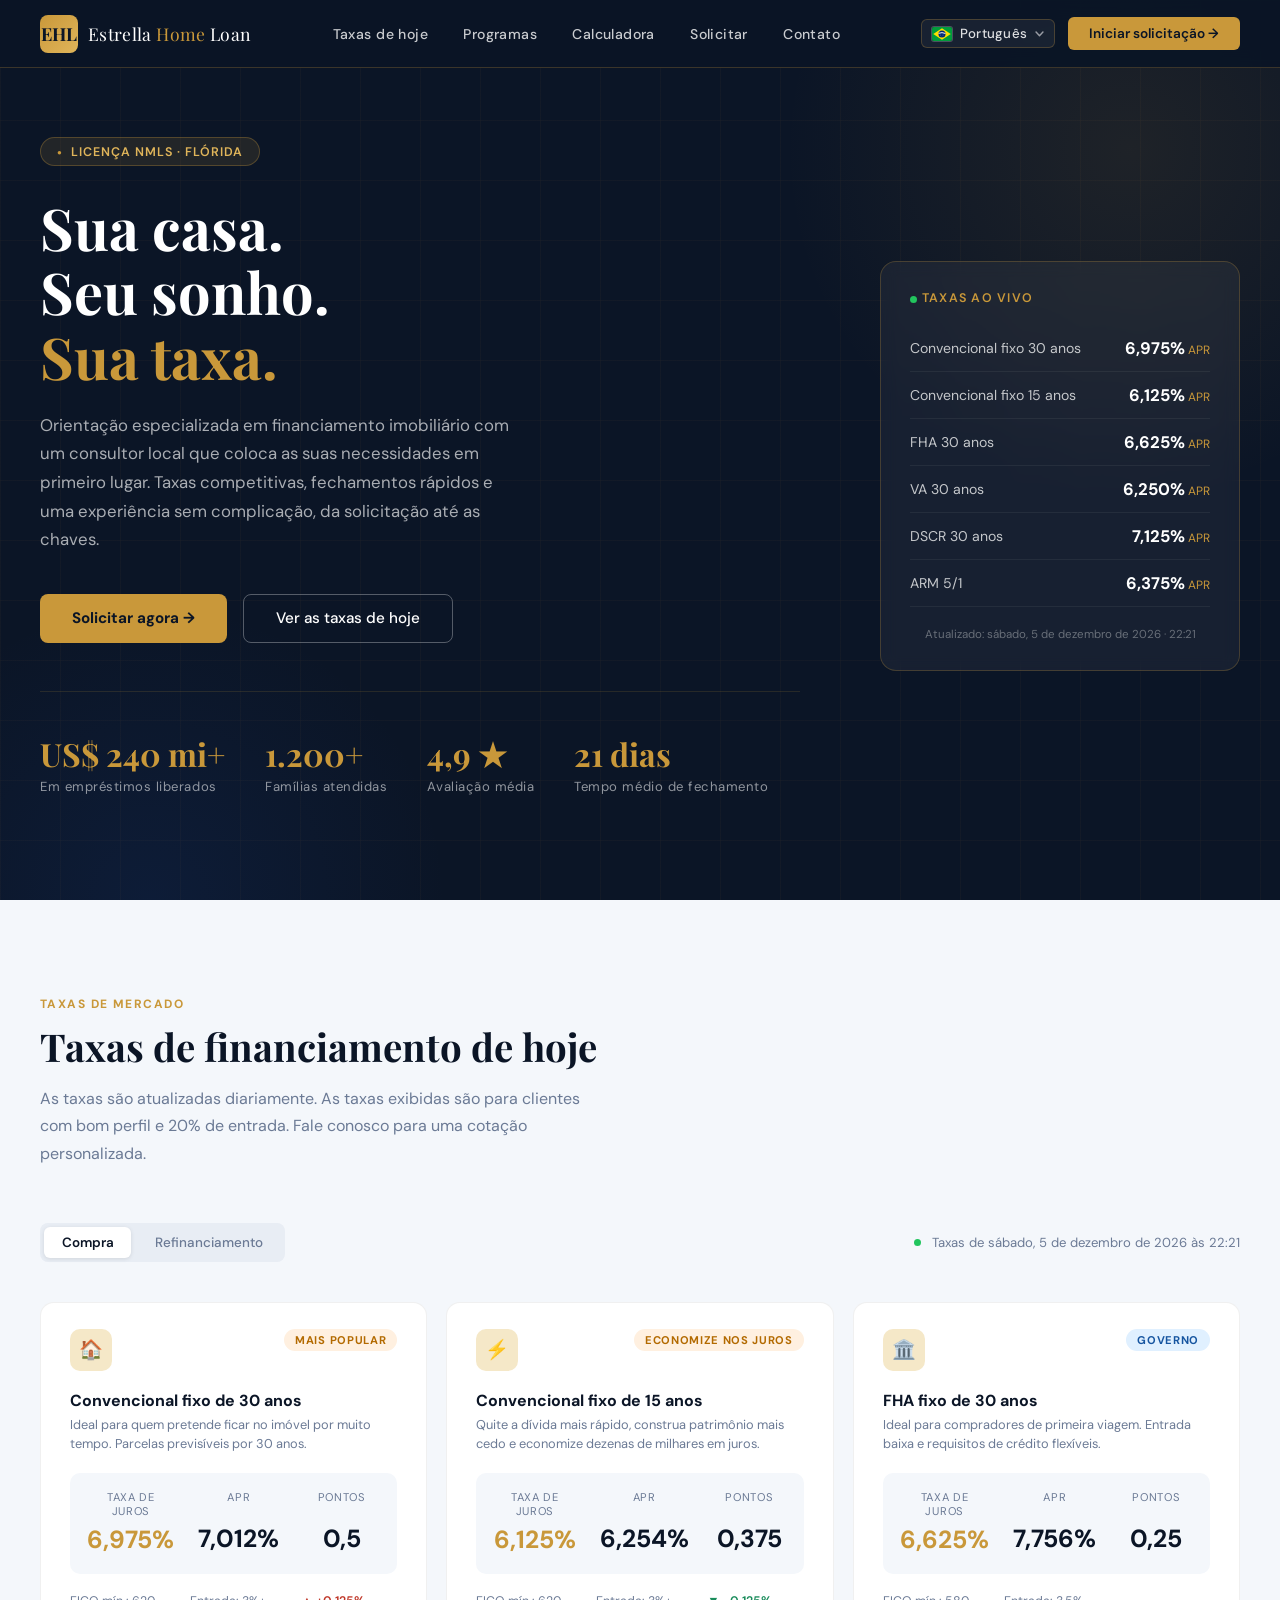
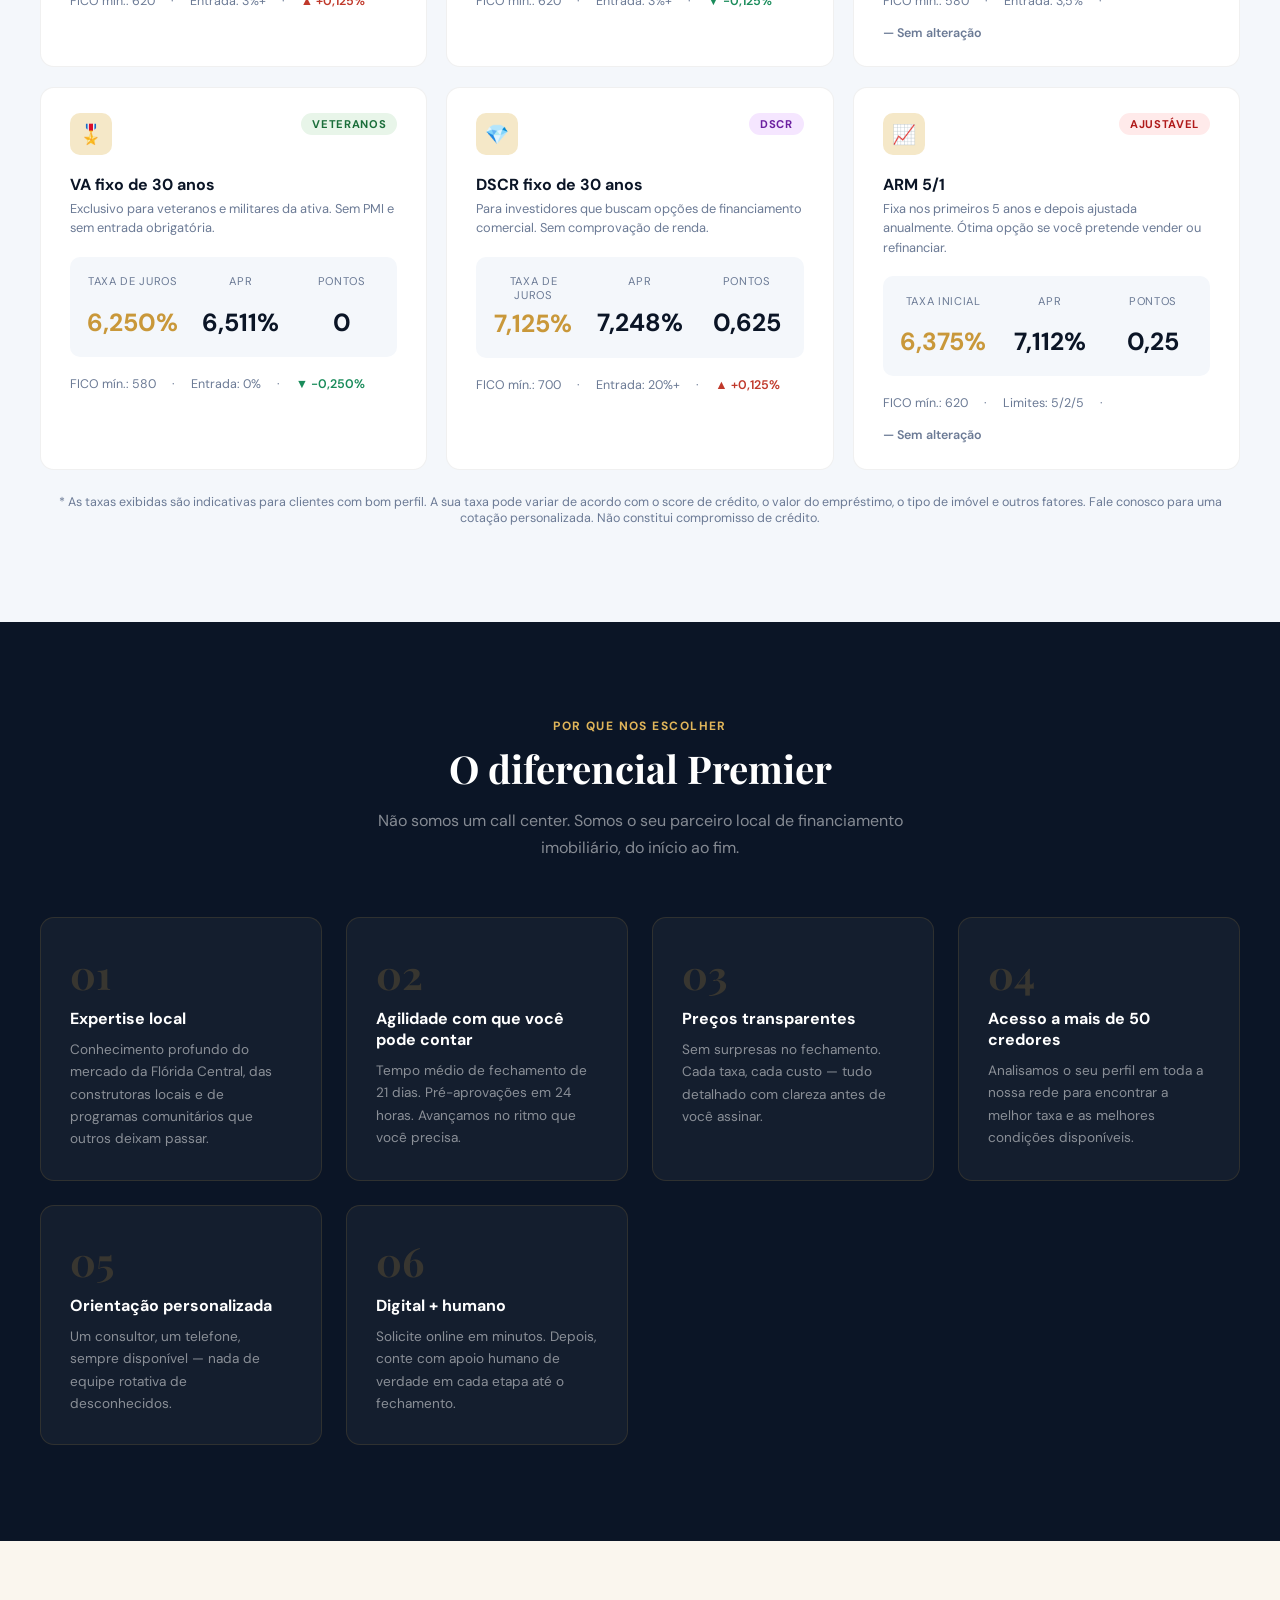
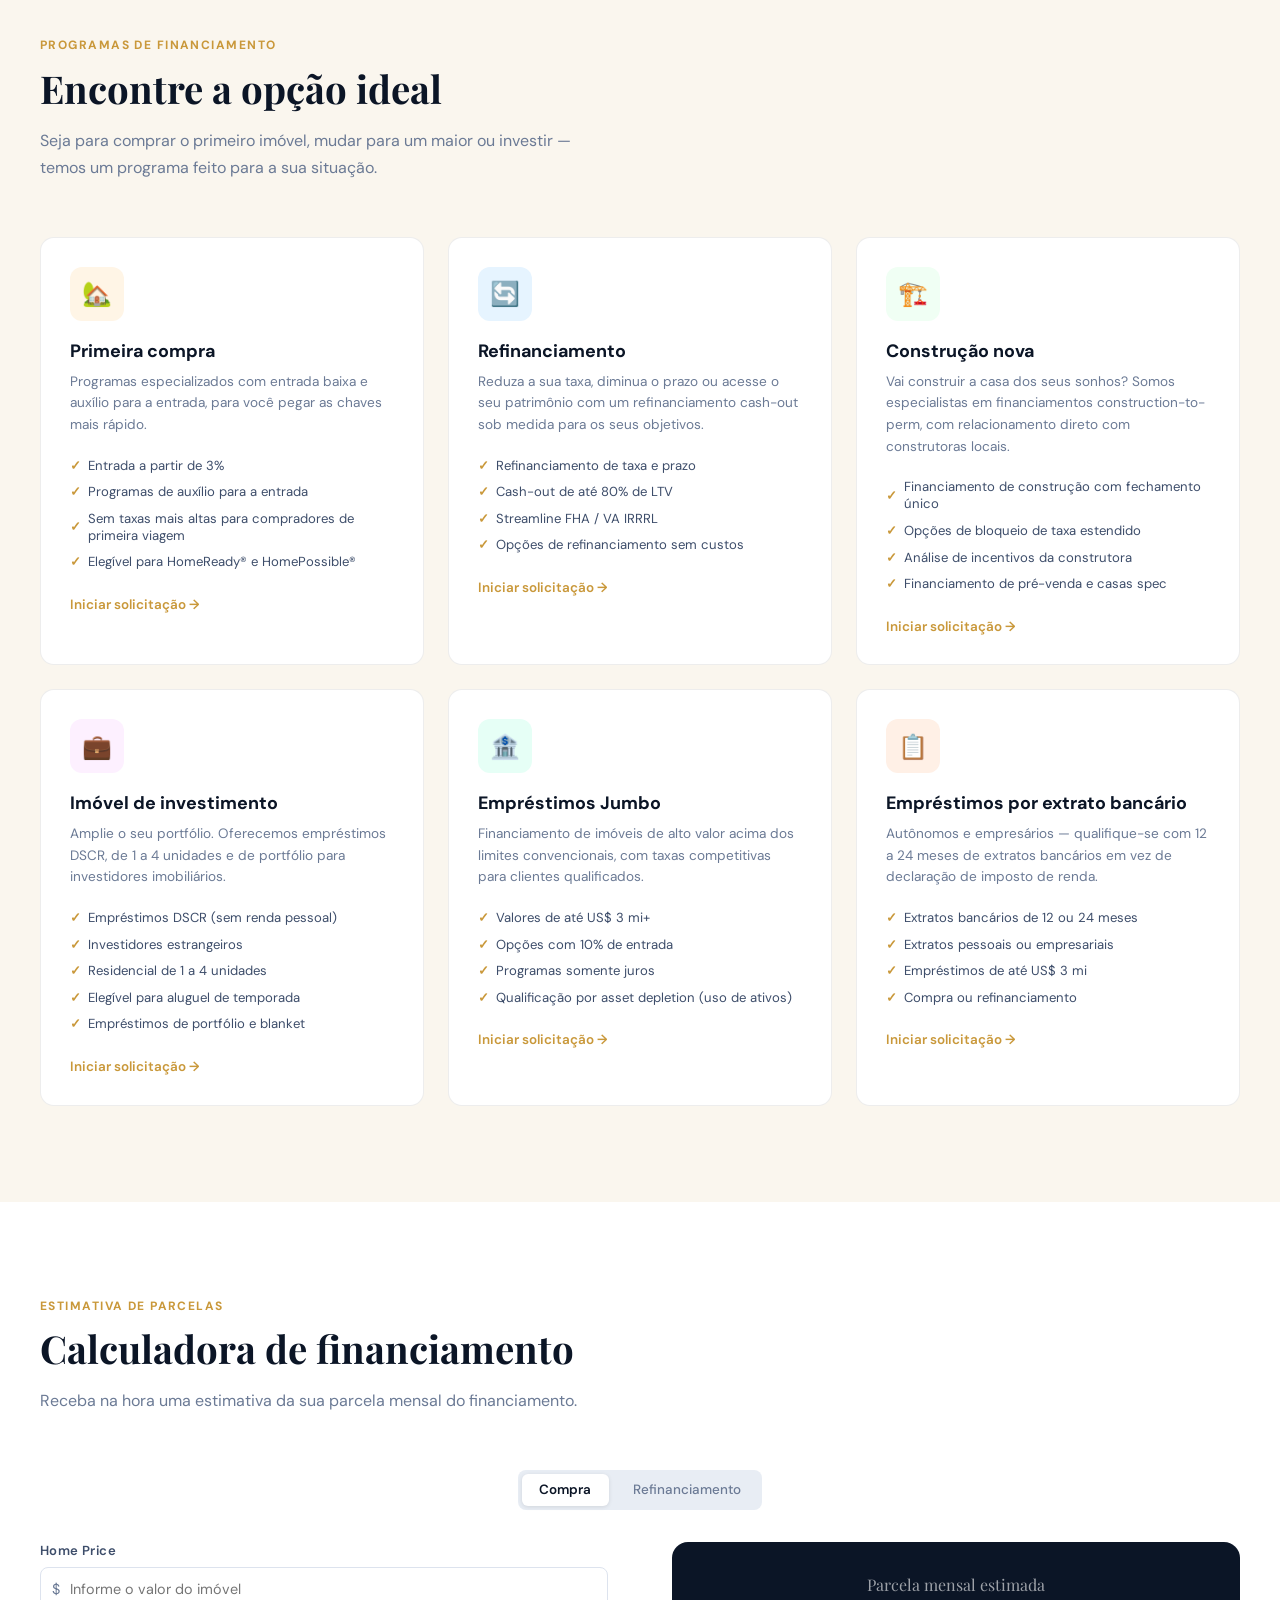
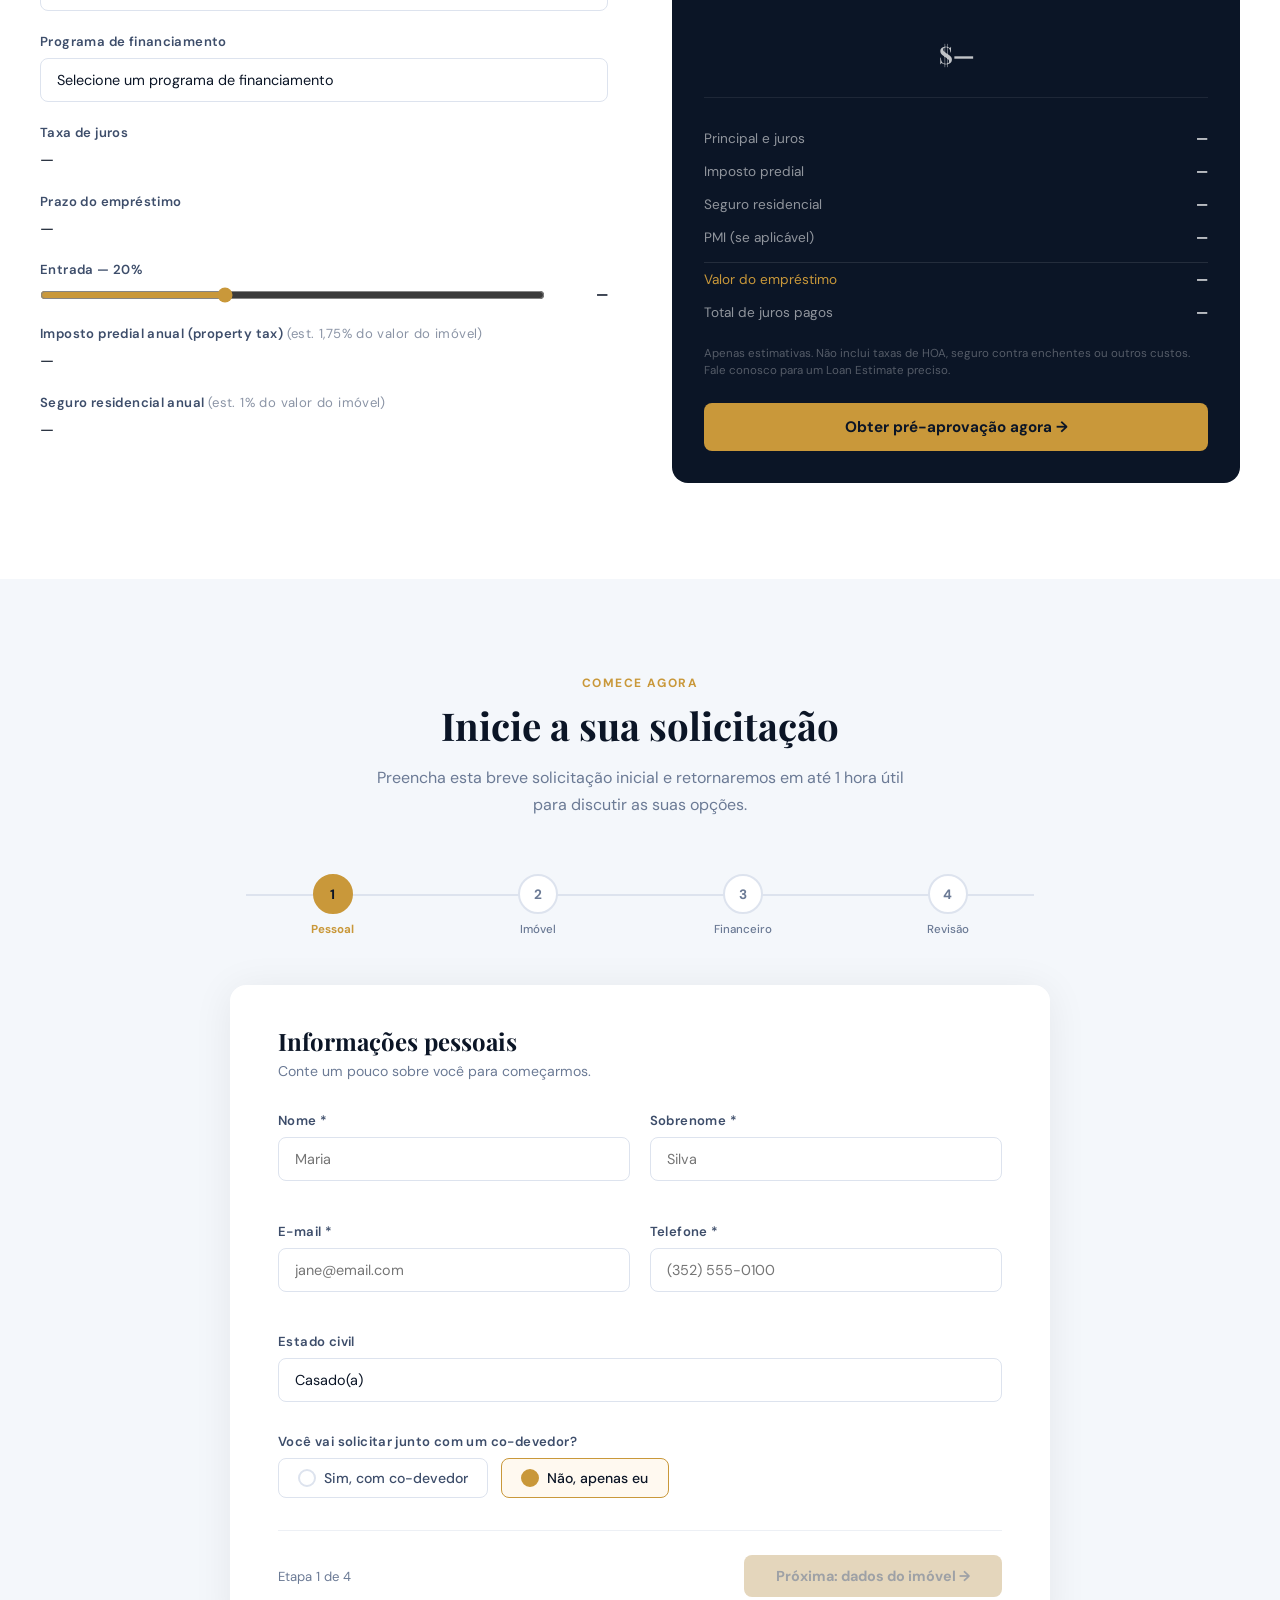
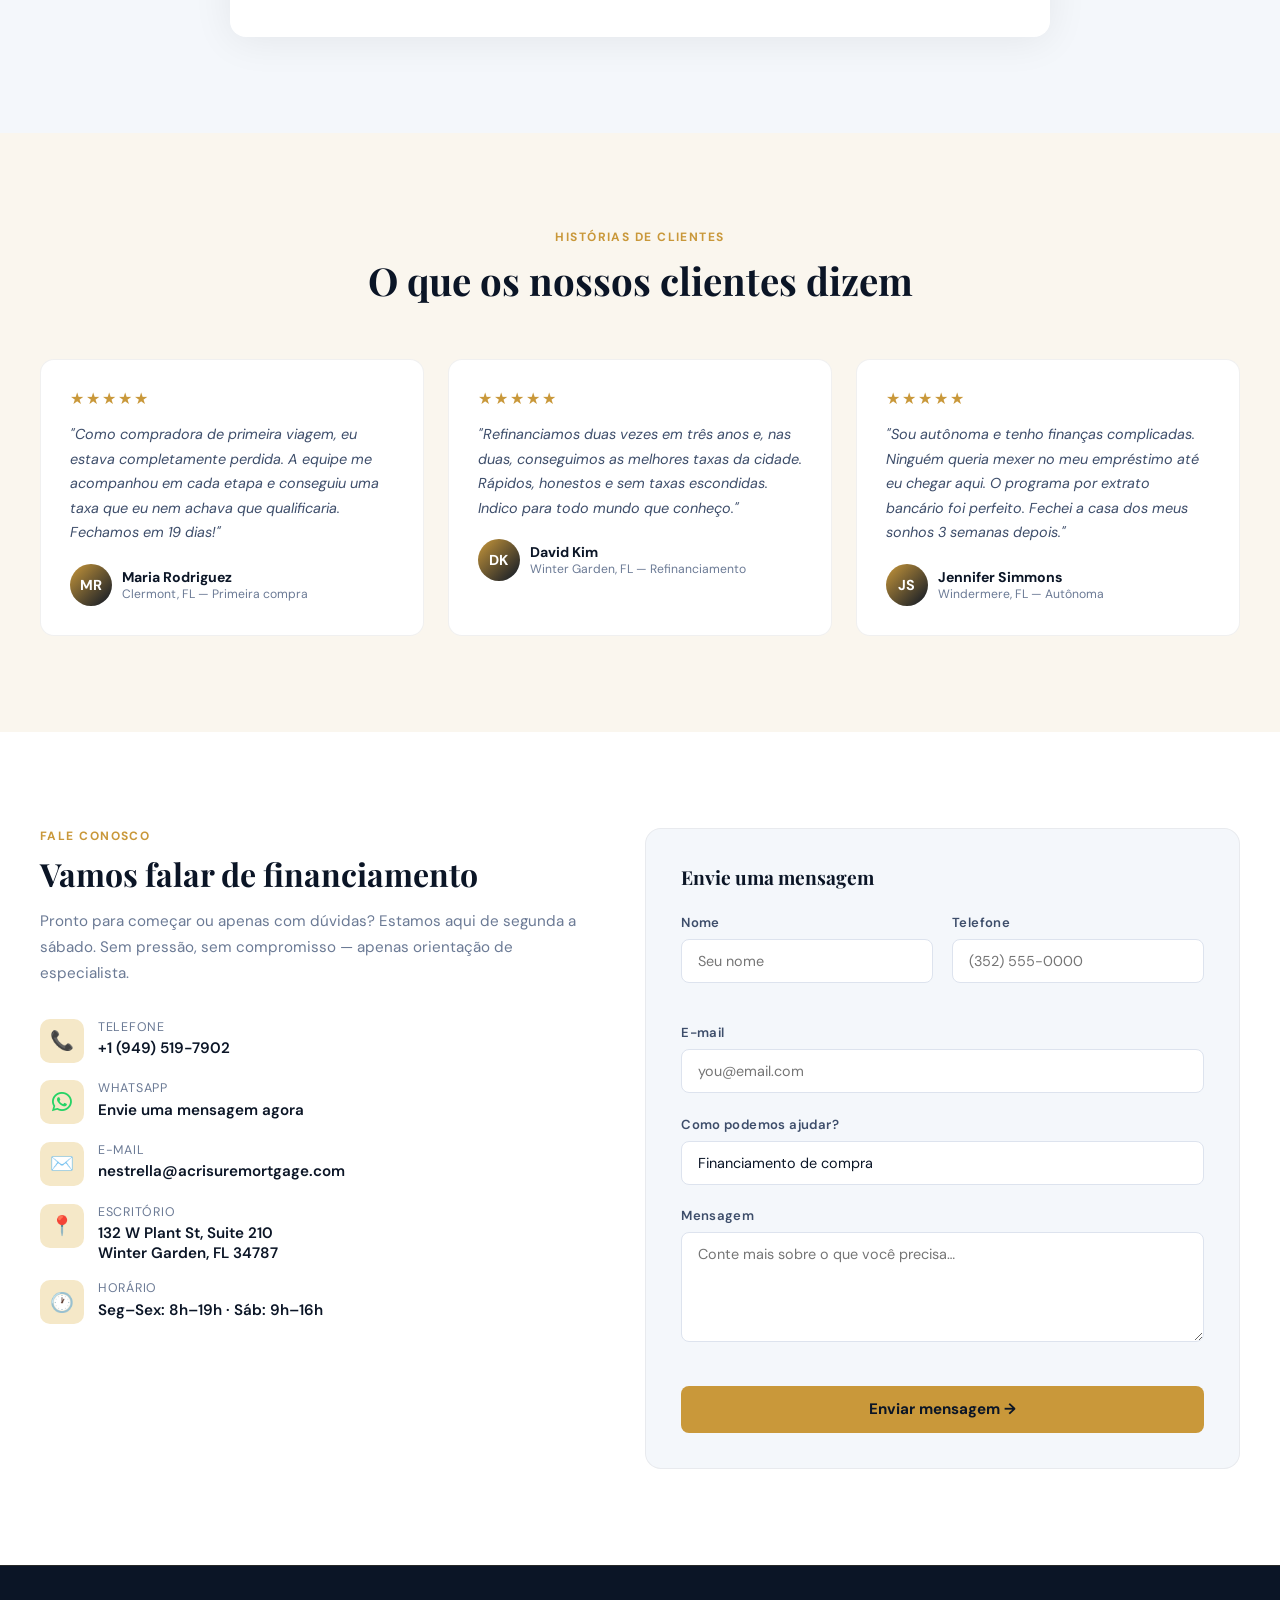
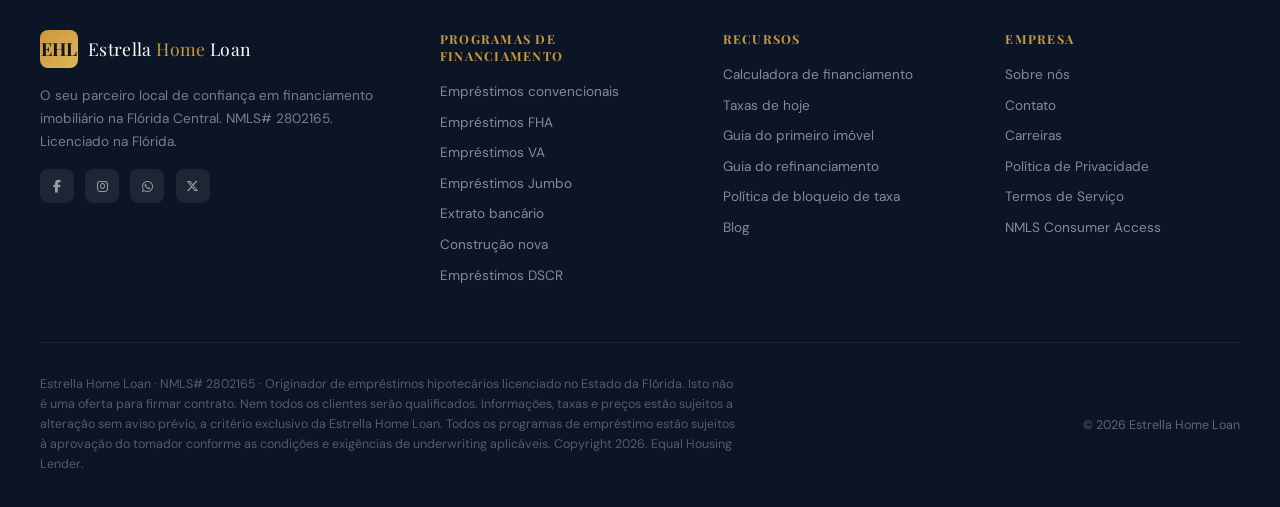
==== index.html @ 431fc34c "Add files via upload" ====
<!DOCTYPE html>
<html lang="en">
<head>
<meta charset="UTF-8">
<meta name="viewport" content="width=device-width, initial-scale=1.0">
<script>
  document.documentElement.classList.add('i18n-loading');
  setTimeout(function () { document.documentElement.classList.remove('i18n-loading'); }, 1500);
</script>

<title>Estrella Home Loan | Your Trusted Mortgage Partner</title>
<link rel="preconnect" href="https://fonts.googleapis.com">
<link href="https://fonts.googleapis.com/css2?family=Playfair+Display:wght@400;600;700&family=DM+Sans:wght@300;400;500;600&display=swap" rel="stylesheet">
<link rel="stylesheet" href="https://cdnjs.cloudflare.com/ajax/libs/font-awesome/6.5.2/css/all.min.css">
<link rel="stylesheet" href="styles.css">
</head>
<body>

<!-- BANDEIRAS (SVG inline funciona offline, sem CDN/emoji) -->
<svg xmlns="http://www.w3.org/2000/svg" style="position:absolute;width:0;height:0;overflow:hidden" aria-hidden="true" focusable="false">
  <defs>
    <clipPath id="i18n-clip-br"><circle cx="15" cy="10.5" r="5.3"/></clipPath>

    <symbol id="flag-br" viewBox="0 0 30 21">
      <rect width="30" height="21" fill="#009c3b"/>
      <polygon points="15,1.9 28.1,10.5 15,19.1 1.9,10.5" fill="#ffdf00"/>
      <circle cx="15" cy="10.5" r="5.3" fill="#002776"/>
      <g clip-path="url(#i18n-clip-br)"><path d="M9.3 9.7Q15 7.1 20.7 9.9" fill="none" stroke="#fff" stroke-width="1.4"/></g>
      <g fill="#fff"><circle cx="12.5" cy="12.7" r=".34"/><circle cx="14.2" cy="13.7" r=".3"/><circle cx="16.1" cy="13.3" r=".34"/><circle cx="17.7" cy="12.1" r=".3"/><circle cx="15.1" cy="11.9" r=".24"/><circle cx="13.4" cy="11.2" r=".24"/></g>
    </symbol>

    <symbol id="flag-us" viewBox="0 0 30 21">
      <rect width="30" height="21" fill="#fff"/>
      <g fill="#b22234">
        <rect y="0" width="30" height="1.62"/><rect y="3.23" width="30" height="1.62"/>
        <rect y="6.46" width="30" height="1.62"/><rect y="9.69" width="30" height="1.62"/>
        <rect y="12.92" width="30" height="1.62"/><rect y="16.15" width="30" height="1.62"/>
        <rect y="19.38" width="30" height="1.62"/>
      </g>
      <rect width="13" height="11.35" fill="#3c3b6e"/>
      <g fill="#fff"><circle cx="1.7" cy="1.9" r=".52"/><circle cx="4.1" cy="1.9" r=".52"/><circle cx="6.5" cy="1.9" r=".52"/><circle cx="8.9" cy="1.9" r=".52"/><circle cx="11.3" cy="1.9" r=".52"/><circle cx="1.7" cy="4.4" r=".52"/><circle cx="4.1" cy="4.4" r=".52"/><circle cx="6.5" cy="4.4" r=".52"/><circle cx="8.9" cy="4.4" r=".52"/><circle cx="11.3" cy="4.4" r=".52"/><circle cx="1.7" cy="6.9" r=".52"/><circle cx="4.1" cy="6.9" r=".52"/><circle cx="6.5" cy="6.9" r=".52"/><circle cx="8.9" cy="6.9" r=".52"/><circle cx="11.3" cy="6.9" r=".52"/><circle cx="1.7" cy="9.4" r=".52"/><circle cx="4.1" cy="9.4" r=".52"/><circle cx="6.5" cy="9.4" r=".52"/><circle cx="8.9" cy="9.4" r=".52"/><circle cx="11.3" cy="9.4" r=".52"/></g>
    </symbol>

    <symbol id="flag-es" viewBox="0 0 30 21">
      <rect width="30" height="21" fill="#aa151b"/>
      <rect y="5.25" width="30" height="10.5" fill="#f1bf00"/>
      <g>
        <rect x="8.1" y="6.9" width="5" height="1.05" rx=".35" fill="#aa151b"/>
        <g fill="#f1bf00"><circle cx="8.7" cy="6.75" r=".38"/><circle cx="10.6" cy="6.55" r=".45"/><circle cx="12.5" cy="6.75" r=".38"/></g>
        <path d="M8.4 8.1h4.4v3.5a2.2 2.2 0 0 1-2.2 2.2 2.2 2.2 0 0 1-2.2-2.2z" fill="#c8b100"/>
        <g fill="#aa151b"><rect x="8.4" y="8.1" width="1.1" height="4.6"/><rect x="10.6" y="8.1" width="1.1" height="5.6"/></g>
        <rect x="8.4" y="8.1" width="4.4" height="4.6" fill="none" stroke="#8a6d00" stroke-width=".25"/>
      </g>
    </symbol>
  </defs>
</svg>

<!-- NAV -->
<nav id="navbar">
  <a class="logo" href="#">
    <div class="logo-icon">EHL</div>
    <span class="logo-text">Estrella<span> Home</span> Loan</span>
  </a>
  <ul class="nav-links">
    <li><a href="#rates">Today's Rates</a></li>
    <li><a href="#programs">Programs</a></li>
    <li><a href="#calculator">Calculator</a></li>
    <li><a href="#application">Apply</a></li>
    <li><a href="#contact">Contact</a></li>
  </ul>
  <div class="nav-right">

    <!-- ── SELETOR DE IDIOMA ── -->
    <div class="lang-switch" id="langSwitch">
      <button type="button" class="lang-btn" id="langBtn" title="Language" aria-label="Language"
              aria-haspopup="true" aria-expanded="false" aria-controls="langMenu">
        <svg class="flag" viewBox="0 0 30 21" aria-hidden="true"><use id="langBtnFlag" href="#flag-br"></use></svg>
        <span class="lang-current" id="langCurrent">Português</span>
        <svg class="lang-caret" viewBox="0 0 10 7" aria-hidden="true"><path d="M1 1.2 5 5.4 9 1.2" fill="none" stroke="currentColor" stroke-width="1.7" stroke-linecap="round" stroke-linejoin="round"/></svg>
      </button>
      <ul class="lang-menu" id="langMenu" role="menu" aria-label="Idioma / Language">
        <li role="none">
          <button type="button" role="menuitemradio" class="lang-opt" data-lang="pt" aria-checked="true">
            <svg class="flag" viewBox="0 0 30 21" aria-hidden="true"><use href="#flag-br"></use></svg>
            <span class="lang-txt"><span class="lang-native">Português</span><span class="lang-country">Brasil</span></span>
            <svg class="lang-check" viewBox="0 0 12 10" aria-hidden="true"><path d="M1 5.2 4.2 8.5 11 1.4" fill="none" stroke="currentColor" stroke-width="1.9" stroke-linecap="round" stroke-linejoin="round"/></svg>
          </button>
        </li>
        <li role="none">
          <button type="button" role="menuitemradio" class="lang-opt" data-lang="en" aria-checked="false">
            <svg class="flag" viewBox="0 0 30 21" aria-hidden="true"><use href="#flag-us"></use></svg>
            <span class="lang-txt"><span class="lang-native">English</span><span class="lang-country">United States</span></span>
            <svg class="lang-check" viewBox="0 0 12 10" aria-hidden="true"><path d="M1 5.2 4.2 8.5 11 1.4" fill="none" stroke="currentColor" stroke-width="1.9" stroke-linecap="round" stroke-linejoin="round"/></svg>
          </button>
        </li>
        <li role="none">
          <button type="button" role="menuitemradio" class="lang-opt" data-lang="es" aria-checked="false">
            <svg class="flag" viewBox="0 0 30 21" aria-hidden="true"><use href="#flag-es"></use></svg>
            <span class="lang-txt"><span class="lang-native">Español</span><span class="lang-country">España</span></span>
            <svg class="lang-check" viewBox="0 0 12 10" aria-hidden="true"><path d="M1 5.2 4.2 8.5 11 1.4" fill="none" stroke="currentColor" stroke-width="1.9" stroke-linecap="round" stroke-linejoin="round"/></svg>
          </button>
        </li>
      </ul>
    </div>

    <a class="nav-cta" href="#application">Start Application →</a>
  </div>
</nav>

<!-- HERO -->
<section id="hero">
  <div class="hero-bg-grid"></div>
  <div class="hero-glow"></div>
  <div class="hero-glow2"></div>
  <div class="hero-inner">
    <div class="hero-content fade-up">
      <div class="hero-badge">NMLS Licensed · Florida</div>
      <h1 class="hero-title">Your Home.<br>Your Dream.<em>Your Rate.</em></h1>
      <p class="hero-sub">Expert mortgage guidance from a local loan originator who puts your needs first. Competitive rates, fast closings, and a seamless experience from application to keys.</p>
      <div class="hero-btns">
        <a class="btn-primary" href="#application">Apply Now →</a>
        <a class="btn-outline" href="#rates">View Today's Rates</a>
      </div>
      <div class="hero-stats">
        <div class="stat"><div class="stat-num">$240M+</div><div class="stat-label">Loans Funded</div></div>
        <div class="stat"><div class="stat-num">1,200+</div><div class="stat-label">Families Served</div></div>
        <div class="stat"><div class="stat-num">4.9 ★</div><div class="stat-label">Average Rating</div></div>
        <div class="stat"><div class="stat-num">21 Days</div><div class="stat-label">Avg. Close Time</div></div>
      </div>
    </div>
    <div class="hero-card-wrap fade-up" style="animation-delay:.2s">
      <div class="hero-rate-card">
        <div class="hrc-title"><span class="live-dot"></span>Live Rate Snapshot</div>
        <div class="hrc-row"><span class="hrc-prog">30-Yr Fixed Conventional</span><span class="hrc-rate" id="hr1">6.875%<span>APR</span></span></div>
        <div class="hrc-row"><span class="hrc-prog">15-Yr Fixed Conventional</span><span class="hrc-rate" id="hr2">6.125%<span>APR</span></span></div>
        <div class="hrc-row"><span class="hrc-prog">FHA 30-Year</span><span class="hrc-rate" id="hr3">6.625%<span>APR</span></span></div>
        <div class="hrc-row"><span class="hrc-prog">VA 30-Year</span><span class="hrc-rate" id="hr4">6.250%<span>APR</span></span></div>
        <div class="hrc-row"><span class="hrc-prog">DSCR 30-Year</span><span class="hrc-rate" id="hr5">7.125%<span>APR</span></span></div>
        <div class="hrc-row"><span class="hrc-prog">ARM 5/1</span><span class="hrc-rate" id="hr6">6.375%<span>APR</span></span></div>
        <div class="hrc-updated" id="hero-updated">Updated: —</div>
      </div>
    </div>
  </div>
</section>

<!-- DAILY RATES -->
<section id="rates">
  <div class="section-inner">
    <div class="section-header fade-up">
      <span class="section-tag">Market Rates</span>
      <h2 class="section-title">Today's Mortgage Rates</h2>
      <p class="section-sub">Rates update daily. Displayed rates are for well-qualified borrowers with 20% down payment. Contact us for a personalized quote.</p>
    </div>

    <div class="rates-toolbar">
      <div class="rate-tabs">
        <button class="rate-tab active" onclick="setRateView('purchase',this)">Purchase</button>
        <button class="rate-tab" onclick="setRateView('refinance',this)">Refinance</button>
      </div>
      <div class="rate-as-of"><span class="live-dot"></span><span id="rates-as-of-text">Rates as of loading…</span></div>
    </div>

    <div class="rates-grid" id="rates-grid">

      <div class="rate-card fade-up">
        <div class="rc-top">
          <div class="rc-icon">🏠</div>
          <span class="rc-badge badge-pop">Most Popular</span>
        </div>
        <div class="rc-prog">30-Year Fixed Conventional</div>
        <div class="rc-desc">Best for buyers planning to stay long-term. Predictable payments for 30 years.</div>
        <div class="rc-rates">
          <div class="rc-rate-item">
            <div class="rc-rate-label">Interest Rate</div>
            <div class="rc-rate-val main" id="r30rate">6.875%</div>
          </div>
          <div class="rc-rate-item">
            <div class="rc-rate-label">APR</div>
            <div class="rc-rate-val" id="r30apr">7.012%</div>
          </div>
          <div class="rc-rate-item">
            <div class="rc-rate-label">Points</div>
            <div class="rc-rate-val" id="r30pts">0.5</div>
          </div>
        </div>
        <div class="rc-meta">
          <span class="rc-meta-item">Min FICO: 620</span>
          <span class="rc-meta-item">·</span>
          <span class="rc-meta-item">Down: 3%+</span>
          <span class="rc-meta-item">·</span>
          <span class="rc-trend trend-up" id="tr30">▲ +0.125%</span>
        </div>
      </div>

      <div class="rate-card fade-up">
        <div class="rc-top">
          <div class="rc-icon">⚡</div>
          <span class="rc-badge badge-pop">Save on Interest</span>
        </div>
        <div class="rc-prog">15-Year Fixed Conventional</div>
        <div class="rc-desc">Pay off faster, build equity quicker, and save tens of thousands in interest.</div>
        <div class="rc-rates">
          <div class="rc-rate-item">
            <div class="rc-rate-label">Interest Rate</div>
            <div class="rc-rate-val main" id="r15rate">6.125%</div>
          </div>
          <div class="rc-rate-item">
            <div class="rc-rate-label">APR</div>
            <div class="rc-rate-val" id="r15apr">6.254%</div>
          </div>
          <div class="rc-rate-item">
            <div class="rc-rate-label">Points</div>
            <div class="rc-rate-val" id="r15pts">0.375</div>
          </div>
        </div>
        <div class="rc-meta">
          <span class="rc-meta-item">Min FICO: 620</span>
          <span class="rc-meta-item">·</span>
          <span class="rc-meta-item">Down: 3%+</span>
          <span class="rc-meta-item">·</span>
          <span class="rc-trend trend-down" id="tr15">▼ −0.125%</span>
        </div>
      </div>

      <div class="rate-card fade-up">
        <div class="rc-top">
          <div class="rc-icon">🏛️</div>
          <span class="rc-badge badge-govt">Government</span>
        </div>
        <div class="rc-prog">FHA 30-Year Fixed</div>
        <div class="rc-desc">Ideal for first-time buyers. Low down payment and flexible credit requirements.</div>
        <div class="rc-rates">
          <div class="rc-rate-item">
            <div class="rc-rate-label">Interest Rate</div>
            <div class="rc-rate-val main" id="rfharate">6.625%</div>
          </div>
          <div class="rc-rate-item">
            <div class="rc-rate-label">APR</div>
            <div class="rc-rate-val" id="rfhaapr">7.756%</div>
          </div>
          <div class="rc-rate-item">
            <div class="rc-rate-label">Points</div>
            <div class="rc-rate-val" id="rfhapts">0.25</div>
          </div>
        </div>
        <div class="rc-meta">
          <span class="rc-meta-item">Min FICO: 580</span>
          <span class="rc-meta-item">·</span>
          <span class="rc-meta-item">Down: 3.5%</span>
          <span class="rc-meta-item">·</span>
          <span class="rc-trend trend-flat" id="trfha">— No change</span>
        </div>
      </div>

      <div class="rate-card fade-up">
        <div class="rc-top">
          <div class="rc-icon">🎖️</div>
          <span class="rc-badge badge-mil">Veterans</span>
        </div>
        <div class="rc-prog">VA 30-Year Fixed</div>
        <div class="rc-desc">Exclusive to veterans and active duty. No PMI, no down payment required.</div>
        <div class="rc-rates">
          <div class="rc-rate-item">
            <div class="rc-rate-label">Interest Rate</div>
            <div class="rc-rate-val main" id="rvarate">6.250%</div>
          </div>
          <div class="rc-rate-item">
            <div class="rc-rate-label">APR</div>
            <div class="rc-rate-val" id="rvaapr">6.511%</div>
          </div>
          <div class="rc-rate-item">
            <div class="rc-rate-label">Points</div>
            <div class="rc-rate-val" id="rvapts">0.0</div>
          </div>
        </div>
        <div class="rc-meta">
          <span class="rc-meta-item">Min FICO: 580</span>
          <span class="rc-meta-item">·</span>
          <span class="rc-meta-item">Down: 0%</span>
          <span class="rc-meta-item">·</span>
          <span class="rc-trend trend-down" id="trva">▼ −0.250%</span>
        </div>
      </div>

      <div class="rate-card fade-up">
        <div class="rc-top">
          <div class="rc-icon">💎</div>
          <span class="rc-badge badge-jumbo">DSCR</span>
        </div>
        <div class="rc-prog">DSCR 30-Year Fixed</div>
        <div class="rc-desc">For investors looking for commercial financing options. No income verification required.</div>
        <div class="rc-rates">
          <div class="rc-rate-item">
            <div class="rc-rate-label">Interest Rate</div>
            <div class="rc-rate-val main" id="rjmbrate">7.125%</div>
          </div>
          <div class="rc-rate-item">
            <div class="rc-rate-label">APR</div>
            <div class="rc-rate-val" id="rjmbapr">7.248%</div>
          </div>
          <div class="rc-rate-item">
            <div class="rc-rate-label">Points</div>
            <div class="rc-rate-val" id="rjmbpts">0.625</div>
          </div>
        </div>
        <div class="rc-meta">
          <span class="rc-meta-item">Min FICO: 700</span>
          <span class="rc-meta-item">·</span>
          <span class="rc-meta-item">Down: 20%+</span>
          <span class="rc-meta-item">·</span>
          <span class="rc-trend trend-up" id="trjmb">▲ +0.125%</span>
        </div>
      </div>

      <div class="rate-card fade-up">
        <div class="rc-top">
          <div class="rc-icon">📈</div>
          <span class="rc-badge badge-arm">Adjustable</span>
        </div>
        <div class="rc-prog">5/1 ARM</div>
        <div class="rc-desc">Fixed for first 5 years, then adjusts annually. Great if you plan to sell or refinance.</div>
        <div class="rc-rates">
          <div class="rc-rate-item">
            <div class="rc-rate-label">Start Rate</div>
            <div class="rc-rate-val main" id="rarmrate">6.375%</div>
          </div>
          <div class="rc-rate-item">
            <div class="rc-rate-label">APR</div>
            <div class="rc-rate-val" id="rarmapr">7.112%</div>
          </div>
          <div class="rc-rate-item">
            <div class="rc-rate-label">Points</div>
            <div class="rc-rate-val" id="rarmpts">0.25</div>
          </div>
        </div>
        <div class="rc-meta">
          <span class="rc-meta-item">Min FICO: 620</span>
          <span class="rc-meta-item">·</span>
          <span class="rc-meta-item">Caps: 5/2/5</span>
          <span class="rc-meta-item">·</span>
          <span class="rc-trend trend-flat" id="trarm">— No change</span>
        </div>
      </div>

    </div>

    <p style="font-size:.78rem;color:var(--text-muted);margin-top:1.5rem;text-align:center;">
      * Rates shown are indicative for well-qualified borrowers. Your rate may vary based on credit score, loan amount, property type, and other factors. Contact us for a personalized quote. Not a commitment to lend.
    </p>
  </div>
</section>

<!-- WHY US -->
<section id="why">
  <div class="section-inner">
    <div class="section-header centered fade-up">
      <span class="section-tag" style="color:var(--gold-light)">Why Choose Us</span>
      <h2 class="section-title" style="color:var(--white)">The Premier Difference</h2>
      <p class="section-sub" style="color:rgba(255,255,255,.5)">We're not a call center. We're your dedicated local mortgage partner from start to finish.</p>
    </div>
    <div class="why-grid">
      <div class="why-card fade-up">
        <div class="why-num">01</div>
        <div class="why-title">Local Expertise</div>
        <div class="why-desc">Deep knowledge of the Central Florida market, local builders, and community programs others miss.</div>
      </div>
      <div class="why-card fade-up">
        <div class="why-num">02</div>
        <div class="why-title">Speed You Can Count On</div>
        <div class="why-desc">Average close time of 21 days. Pre-approvals in 24 hours. We move as fast as you need.</div>
      </div>
      <div class="why-card fade-up">
        <div class="why-num">03</div>
        <div class="why-title">Transparent Pricing</div>
        <div class="why-desc">No surprises at closing. Every fee, every cost — broken down clearly before you ever sign.</div>
      </div>
      <div class="why-card fade-up">
        <div class="why-num">04</div>
        <div class="why-title">Access to 50+ Lenders</div>
        <div class="why-desc">We shop your file across our entire network to find you the best rate and terms available.</div>
      </div>
      <div class="why-card fade-up">
        <div class="why-num">05</div>
        <div class="why-title">Personal Guidance</div>
        <div class="why-desc">One loan officer, one phone number, always available — not a rotating team of strangers.</div>
      </div>
      <div class="why-card fade-up">
        <div class="why-num">06</div>
        <div class="why-title">Digital + Human</div>
        <div class="why-desc">Apply online in minutes. Then get real human support every step of the way to closing.</div>
      </div>
    </div>
  </div>
</section>

<!-- PROGRAMS -->
<section id="programs">
  <div class="section-inner">
    <div class="section-header fade-up">
      <span class="section-tag">Loan Programs</span>
      <h2 class="section-title">Find Your Perfect Fit</h2>
      <p class="section-sub">Whether you're buying your first home, upgrading, or investing — we have a program designed for your situation.</p>
    </div>
    <div class="programs-grid">

      <div class="prog-card fade-up">
        <div class="prog-icon-wrap" style="background:#fff5e6;">🏡</div>
        <div class="prog-title">First-Time Home Buyer</div>
        <div class="prog-desc">Specialized programs with low down payments and down payment assistance to help you get your keys faster.</div>
        <ul class="prog-features">
          <li>Down payment as low as 3%</li>
          <li>Down payment assistance grants</li>
          <li>No first-time buyer penalty rates</li>
          <li>HomeReady® &amp; HomePossible® eligible</li>
        </ul>
        <a class="prog-cta" href="#application">Start Application →</a>
      </div>

      <div class="prog-card fade-up">
        <div class="prog-icon-wrap" style="background:#e6f4ff;">🔄</div>
        <div class="prog-title">Refinance</div>
        <div class="prog-desc">Lower your rate, reduce your term, or access your equity with a cash-out refi tailored to your goals.</div>
        <ul class="prog-features">
          <li>Rate &amp; term refinance</li>
          <li>Cash-out up to 80% LTV</li>
          <li>Streamline FHA / VA IRRRL</li>
          <li>No-cost refinance options</li>
        </ul>
        <a class="prog-cta" href="#application">Start Application →</a>
      </div>

      <div class="prog-card fade-up">
        <div class="prog-icon-wrap" style="background:#f0fff4;">🏗️</div>
        <div class="prog-title">New Construction</div>
        <div class="prog-desc">Building your dream home? We specialize in construction-to-perm loans with local builder relationships.</div>
        <ul class="prog-features">
          <li>One-time close construction loans</li>
          <li>Extended rate lock options</li>
          <li>Builder incentive analysis</li>
          <li>Pre-sale &amp; spec home financing</li>
        </ul>
        <a class="prog-cta" href="#application">Start Application →</a>
      </div>

      <div class="prog-card fade-up">
        <div class="prog-icon-wrap" style="background:#fdf0ff;">💼</div>
        <div class="prog-title">Investment Property</div>
        <div class="prog-desc">Expand your portfolio. We offer DSCR loans, 1-4 unit, and portfolio lending for real estate investors.</div>
        <ul class="prog-features">
          <li>DSCR loans (no personal income)</li>
          <li>Foreign Investors</li>
          <li>1-4 unit residential</li>
          <li>Short-term rental eligible</li>
          <li>Portfolio &amp; blanket loans</li>
        </ul>
        <a class="prog-cta" href="#application">Start Application →</a>
      </div>

      <div class="prog-card fade-up">
        <div class="prog-icon-wrap" style="background:#e6fff6;">🏦</div>
        <div class="prog-title">Jumbo Loans</div>
        <div class="prog-desc">High-value property financing beyond conventional limits, with competitive rates for qualified borrowers.</div>
        <ul class="prog-features">
          <li>Loan amounts up to $3M+</li>
          <li>10% down options available</li>
          <li>Interest-only programs</li>
          <li>Asset depletion qualifying</li>
        </ul>
        <a class="prog-cta" href="#application">Start Application →</a>
      </div>

      <div class="prog-card fade-up">
        <div class="prog-icon-wrap" style="background:#fff0e6;">📋</div>
        <div class="prog-title">Bank Statement Loans</div>
        <div class="prog-desc">Self-employed and business owners — qualify using 12–24 months of bank statements instead of tax returns.</div>
        <ul class="prog-features">
          <li>12 or 24 month bank statements</li>
          <li>Personal or business statements</li>
          <li>Loans up to $3M</li>
          <li>Purchase or refinance</li>
        </ul>
        <a class="prog-cta" href="#application">Start Application →</a>
      </div>

    </div>
  </div>
</section>

<!-- CALCULATOR -->
<section id="calculator">
  <div class="section-inner">
    <div class="section-header fade-up">
      <span class="section-tag">Payment Estimator</span>
      <h2 class="section-title">Mortgage Calculator</h2>
      <p class="section-sub">Get an instant estimate of your monthly mortgage payment.</p>
    </div>

    <!-- TABS PURCHASE / REFINANCE (independentes dos cards) -->
    <div class="calc-tabs-wrap fade-up">
      <div class="rate-tabs calc-tabs">
        <button class="rate-tab active" id="calc-tab-purchase"  onclick="setCalcView('purchase', this)">Purchase</button>
        <button class="rate-tab"        id="calc-tab-refinance" onclick="setCalcView('refinance', this)">Refinance</button>
      </div>
    </div>

    <div class="calc-wrap">
      <div class="calc-controls fade-up">

        <!-- Home Price / Home Value -->
        <div class="form-group">
          <label class="form-label" for="c-price">
            <span id="c-price-label-text">Home Price</span>
          </label>
          <div class="input-prefix">
            <span>$</span>
            <input type="text" class="form-input" id="c-price" value="" oninput="formatAndCalc(this)" title="Home price in dollars" placeholder="Enter home price" aria-label="Home price" inputmode="numeric">
          </div>
        </div>

        <!-- Loan Amount (somente em Refinance) -->
        <div class="form-group" id="c-loanamt-group" style="display:none;">
          <label class="form-label" for="c-loanamt-input">Loan Amount (Refinance Balance)</label>
          <div class="input-prefix">
            <span>$</span>
            <input type="text" class="form-input" id="c-loanamt-input" value="" oninput="formatAndCalc(this)" title="Current loan balance to refinance" placeholder="Enter loan amount" aria-label="Loan amount" inputmode="numeric">
          </div>
        </div>

        <!-- Loan Program (populado pelo JS via rates.json) -->
        <div class="form-group">
          <label class="form-label" for="c-program">Loan Program</label>
          <select class="form-select" id="c-program" onchange="calcUpdate()" title="Loan program" aria-label="Loan program">
            <option value="" disabled selected>Select a loan program</option>
          </select>
        </div>

        <!-- Interest Rate Display -->
        <div class="form-group">
          <label class="form-label">Interest Rate</label>
          <div class="calc-rate-display" id="c-rate-display">
            <span id="c-rate-show">—</span>
          </div>
        </div>

        <!-- Loan Term Display -->
        <div class="form-group">
          <label class="form-label">Loan Term</label>
          <div class="calc-rate-display" id="c-term-display">
            <span id="c-term-show">—</span>
          </div>
        </div>

        <!-- Down Payment (somente em Purchase) -->
        <div class="form-group" id="c-dp-group">
          <label class="form-label" for="c-dp">Down Payment — <span id="c-dp-pct">20%</span></label>
          <div class="range-row">
            <input type="range" min="3" max="50" value="20" id="c-dp" step="1" oninput="calcUpdate()" title="Down payment percentage" aria-label="Down payment percentage">
            <span class="range-val" id="c-dp-val">—</span>
          </div>
        </div>

        <!-- Property Tax (auto-calculated) -->
        <div class="form-group">
          <label class="form-label">Annual Property Tax <span style="font-weight:400;opacity:.6;">(est. 1.75% of home price)</span></label>
          <div class="calc-rate-display">
            <span id="c-tax-auto">—</span>
          </div>
        </div>

        <!-- Homeowners Insurance (auto-calculated) -->
        <div class="form-group">
          <label class="form-label">Annual Homeowners Insurance <span style="font-weight:400;opacity:.6;">(est. 1% of home price)</span></label>
          <div class="calc-rate-display">
            <span id="c-ins-auto">—</span>
          </div>
        </div>
      </div>

      <div class="calc-result fade-up">
        <h3>Estimated Monthly Payment</h3>
        <div class="monthly-pay"><span>$</span><span id="c-monthly">—</span></div>
        <div class="calc-breakdown">
          <div class="breakdown-row"><span class="bl">Principal &amp; Interest</span><span class="bv" id="c-pi">—</span></div>
          <div class="breakdown-row"><span class="bl">Property Tax</span><span class="bv" id="c-tax-mo">—</span></div>
          <div class="breakdown-row"><span class="bl">Homeowners Insurance</span><span class="bv" id="c-ins-mo">—</span></div>
          <div class="breakdown-row" id="c-pmi-row"><span class="bl">PMI (if applicable)</span><span class="bv" id="c-pmi">—</span></div>
          <div class="breakdown-row" style="border-top:1px solid rgba(255,255,255,.1);margin-top:.5rem;padding-top:.5rem;">
            <span class="bl" style="color:var(--gold)">Loan Amount</span>
            <span class="bv" id="c-loanamt">—</span>
          </div>
          <div class="breakdown-row">
            <span class="bl">Total Interest Paid</span>
            <span class="bv" id="c-totalint">—</span>
          </div>
        </div>
        <div class="calc-disclaimer">Estimates only. Does not include HOA fees, flood insurance, or other costs. Contact us for an accurate Loan Estimate.</div>
        <div class="calc-apply-btn">
          <a class="btn-primary" href="#application" style="justify-content:center;width:100%;">Get Pre-Approved Now →</a>
        </div>
      </div>
    </div>
  </div>
</section>

<!-- APPLICATION -->
<section id="application">
  <div class="section-inner">
    <div class="section-header centered fade-up">
      <span class="section-tag">Get Started</span>
      <h2 class="section-title">Begin Your Application</h2>
      <p class="section-sub">Complete this short initial application and we'll reach out within 1 business hour to discuss your options.</p>
    </div>

    <div class="app-wrap fade-up">
      <div class="steps-bar" id="steps-bar">
        <div class="step-dot-wrap">
          <div class="step-dot active" id="dot-1">1</div>
          <div class="step-label active" id="lbl-1">Personal</div>
        </div>
        <div class="step-dot-wrap">
          <div class="step-dot" id="dot-2">2</div>
          <div class="step-label" id="lbl-2">Property</div>
        </div>
        <div class="step-dot-wrap">
          <div class="step-dot" id="dot-3">3</div>
          <div class="step-label" id="lbl-3">Financial</div>
        </div>
        <div class="step-dot-wrap">
          <div class="step-dot" id="dot-4">4</div>
          <div class="step-label" id="lbl-4">Review</div>
        </div>
      </div>

      <form id="app-form" class="app-form-card" action="https://formspree.io/f/mbdbrrlp" method="POST">

        <!-- ════════════════ STEP 1 ════════════════ -->
        <div class="form-step active" id="step-1">
          <h3 class="step-heading">Personal Information</h3>
          <p class="step-subheading">Tell us a little about yourself so we can get started.</p>
          <div class="form-grid-2">
            <div class="form-group">
              <label class="form-label">First Name *</label>
              <input type="text" class="form-input" id="a-fname" data-required="1" placeholder="Jane" oninput="validateStep(1)">
            </div>
            <div class="form-group">
              <label class="form-label">Last Name *</label>
              <input type="text" class="form-input" id="a-lname" data-required="1" placeholder="Smith" oninput="validateStep(1)">
            </div>
            <div class="form-group">
              <label class="form-label">Email Address *</label>
              <input type="email" class="form-input" id="a-email" data-required="1" data-type="email" placeholder="jane@email.com" oninput="validateStep(1)">
            </div>
            <div class="form-group">
              <label class="form-label">Phone Number *</label>
              <input type="tel" class="form-input" id="a-phone" data-required="1" data-type="phone" placeholder="(352) 555-0100" oninput="validateStep(1)">
            </div>
            <div class="form-group form-full">
              <label class="form-label" for="a-marital">Marital Status</label>
              <select class="form-select" id="a-marital" title="Marital Status">
                <option value="Married">Married</option><option value="Single">Single</option><option value="Separated">Separated</option><option value="Domestic Partnership">Domestic Partnership</option>
              </select>
            </div>
          </div>
          <div class="form-group" style="margin-top:.5rem">
            <label class="form-label">Are you applying with a co-borrower?</label>
            <div class="radio-group">
              <div class="radio-option"><input type="radio" name="coborrower" id="co-yes" value="yes"><label for="co-yes">Yes, with co-borrower</label></div>
              <div class="radio-option"><input type="radio" name="coborrower" id="co-no" value="no" checked><label for="co-no">No, just me</label></div>
            </div>
          </div>
          <div class="form-nav">
            <span class="step-count">Step 1 of 4</span>
            <button class="btn-next is-disabled" id="next-1" type="button" onclick="nextStep(2)" disabled>Next: Property Info →</button>
          </div>
        </div>

        <!-- ════════════════ STEP 2 ════════════════ -->
        <div class="form-step" id="step-2">
          <h3 class="step-heading">Property Information</h3>
          <p class="step-subheading">Tell us about the home and what you're looking to do.</p>

          <div class="form-group">
            <label class="form-label">Loan Purpose *</label>
            <div class="radio-group">
              <div class="radio-option"><input type="radio" name="purpose" id="p-pur"  value="Purchase"      checked onchange="updateLoanPurposeFields(); validateStep(2);"><label for="p-pur">Purchase</label></div>
              <div class="radio-option"><input type="radio" name="purpose" id="p-ref"  value="Refinance"    onchange="updateLoanPurposeFields(); validateStep(2);"><label for="p-ref">Refinance</label></div>
              <div class="radio-option"><input type="radio" name="purpose" id="p-cash" value="Cash-Out Refi" onchange="updateLoanPurposeFields(); validateStep(2);"><label for="p-cash">Cash-Out Refi</label></div>
            </div>
          </div>

          <div class="form-group">
            <label class="form-label" for="a-proptype">Property Type</label>
            <select class="form-select" id="a-proptype" aria-label="Property Type">
              <option value="Single Family Home">Single Family Home</option>
              <option value="Townhouse / Condo">Townhouse / Condo</option>
              <option value="Multi-Family (2-4 units)">Multi-Family (2-4 units)</option>
              <option value="Manufactured Home">Manufactured Home</option>
              <option value="New Construction">New Construction</option>
            </select>
          </div>

          <div class="form-group">
            <label class="form-label">Occupancy</label>
            <div class="radio-group">
              <div class="radio-option"><input type="radio" name="occ" id="o-pri" value="Primary" checked><label for="o-pri">Primary Residence</label></div>
              <div class="radio-option"><input type="radio" name="occ" id="o-sec" value="Second Home"><label for="o-sec">Second Home</label></div>
              <div class="radio-option"><input type="radio" name="occ" id="o-inv" value="Investment"><label for="o-inv">Investment</label></div>
            </div>
          </div>

          <div class="form-grid-2">
            <!-- Home Price / Property Value -->
            <div class="form-group">
              <label class="form-label">
                <span id="a-price-label">Purchase Price *</span>
              </label>
              <div class="input-prefix"><span>$</span><input type="number" class="form-input" id="a-price" data-required="1" placeholder="400000" oninput="validateStep(2)"></div>
            </div>

            <!-- Dynamic field: Down Payment OR Loan Amount -->
            <div class="form-group" id="a-dynfield-group">
              <label class="form-label">
                <span id="a-dynfield-label">Down Payment *</span>
              </label>
              <div class="input-prefix"><span>$</span><input type="number" class="form-input" id="a-dynfield" data-required="1" placeholder="80000" oninput="validateStep(2)"></div>
            </div>

            <!-- Cash-Out Amount (only for Cash-Out Refi) -->
            <div class="form-group" id="a-cashout-group" style="display:none;">
              <label class="form-label">Cash-Out Amount *</label>
              <div class="input-prefix"><span>$</span><input type="number" class="form-input" id="a-cashout" placeholder="50000" oninput="validateStep(2)"></div>
            </div>

            <div class="form-group form-full">
              <label class="form-label">Property Address (or City/State if not found yet)</label>
              <input type="text" class="form-input" id="a-addr" placeholder="123 Main St, Clermont, FL 34711">
            </div>
          </div>

          <div class="form-nav">
            <button class="btn-back" type="button" onclick="prevStep(1)">← Back</button>
            <span class="step-count">Step 2 of 4</span>
            <button class="btn-next is-disabled" id="next-2" type="button" onclick="nextStep(3)" disabled>Next: Financial Info →</button>
          </div>
        </div>

        <!-- ════════════════ STEP 3 ════════════════ -->
        <div class="form-step" id="step-3">
          <h3 class="step-heading">Financial Information</h3>
          <p class="step-subheading">This helps us find the best programs for your situation.</p>

          <div class="form-group">
            <label class="form-label">Employment Status</label>
            <div class="radio-group">
              <div class="radio-option"><input type="radio" name="emp" id="e-emp"  value="W2 Employee" checked><label for="e-emp">W2 Employee</label></div>
              <div class="radio-option"><input type="radio" name="emp" id="e-self" value="Self-Employed"><label for="e-self">Self-Employed</label></div>
              <div class="radio-option"><input type="radio" name="emp" id="e-ret"  value="Retired"><label for="e-ret">Retired</label></div>
              <div class="radio-option"><input type="radio" name="emp" id="e-oth"  value="Other"><label for="e-oth">Other</label></div>
            </div>
          </div>

          <div class="form-grid-2">
            <div class="form-group">
              <label class="form-label">Gross Annual Income *</label>
              <div class="input-prefix"><span>$</span><input type="number" class="form-input" id="a-income" data-required="1" placeholder="120000" oninput="validateStep(3)"></div>
            </div>
            <div class="form-group">
              <label class="form-label" for="a-fico">Estimated Credit Score *</label>
              <select class="form-select" id="a-fico" name="a-fico" data-required="1" onchange="validateStep(3)" aria-label="Estimated Credit Score">
                <option value="">Select…</option>
                <option value="760+ (Excellent)">760+ (Excellent)</option>
                <option value="720–759 (Very Good)">720–759 (Very Good)</option>
                <option value="680–719 (Good)">680–719 (Good)</option>
                <option value="640–679 (Fair)">640–679 (Fair)</option>
                <option value="600–639 (Below Average)">600–639 (Below Average)</option>
                <option value="580–599 (Poor)">580–599 (Poor)</option>
                <option value="Below 580">Below 580</option>
              </select>
            </div>
            <div class="form-group">
              <label class="form-label">Monthly Debt Payments</label>
              <div class="input-prefix"><span>$</span><input type="number" class="form-input" id="a-debt" placeholder="800"></div>
            </div>
            <div class="form-group">
              <label class="form-label" for="a-jobyr">Years at Current Job</label>
              <select class="form-select" id="a-jobyr" name="a-jobyr" aria-label="Years at Current Job">
                <option value="Less than 1 year">Less than 1 year</option>
                <option value="1–2 years">1–2 years</option>
                <option value="2–5 years">2–5 years</option>
                <option value="5+ years">5+ years</option>
              </select>
            </div>
          </div>

          <div class="form-group">
            <label class="form-label">Loan Program Preference</label>
            <select class="form-select" id="a-program" name="a-program" aria-label="Loan Program Preference">
              <option value="Best Rate (let loan officer decide)">Best Rate (let loan officer decide)</option>
              <option value="30-Year Fixed Conventional">30-Year Fixed Conventional</option>
              <option value="15-Year Fixed Conventional">15-Year Fixed Conventional</option>
              <option value="FHA 30-Year">FHA 30-Year</option>
              <option value="VA 30-Year">VA 30-Year</option>
              <option value="Jumbo">Jumbo</option>
              <option value="Bank Statement Loan">Bank Statement Loan</option>
              <option value="ARM 5/1">ARM 5/1</option>
            </select>
          </div>

          <div class="form-group">
            <label class="form-label">Have you had a bankruptcy or foreclosure in the last 7 years?</label>
            <div class="radio-group">
              <div class="radio-option"><input type="radio" name="bk" id="bk-n" value="No" checked><label for="bk-n">No</label></div>
              <div class="radio-option"><input type="radio" name="bk" id="bk-y" value="Yes"><label for="bk-y">Yes</label></div>
            </div>
          </div>

          <div class="form-group">
            <label class="form-label">Additional Comments / Questions</label>
            <textarea class="form-textarea" id="a-notes" placeholder="Anything else you'd like us to know? Questions you have? We're here to help…"></textarea>
          </div>

          <div class="form-nav">
            <button class="btn-back" type="button" onclick="prevStep(2)">← Back</button>
            <span class="step-count">Step 3 of 4</span>
            <button class="btn-next is-disabled" id="next-3" type="button" onclick="nextStep(4)" disabled>Review Application →</button>
          </div>
        </div>

        <!-- ════════════════ STEP 4 ════════════════ -->
        <div class="form-step" id="step-4">
          <h3 class="step-heading">Review & Submit</h3>
          <p class="step-subheading">Please review your information before submitting.</p>

          <div class="review-section">
            <h4>Personal Information</h4>
            <div class="review-row"><span class="rl">Full Name</span><span class="rv" id="rev-name">—</span></div>
            <div class="review-row"><span class="rl">Email</span><span class="rv" id="rev-email">—</span></div>
            <div class="review-row"><span class="rl">Phone</span><span class="rv" id="rev-phone">—</span></div>
            <div class="review-row"><span class="rl">Co-Borrower</span><span class="rv" id="rev-co">—</span></div>
          </div>

          <div class="review-section">
            <h4>Property & Loan</h4>
            <div class="review-row"><span class="rl">Purpose</span><span class="rv" id="rev-purpose">—</span></div>
            <div class="review-row"><span class="rl">Property Type</span><span class="rv" id="rev-proptype">—</span></div>
            <div class="review-row"><span class="rl"><span id="rev-price-label">Purchase Price</span></span><span class="rv" id="rev-price">—</span></div>
            <div class="review-row"><span class="rl"><span id="rev-down-label">Down Payment</span></span><span class="rv" id="rev-down">—</span></div>
            <div class="review-row" id="rev-cashout-row" style="display:none;"><span class="rl">Cash-Out Amount</span><span class="rv" id="rev-cashout">—</span></div>
            <div class="review-row"><span class="rl">Address</span><span class="rv" id="rev-addr">—</span></div>
          </div>

          <div class="review-section">
            <h4>Financial</h4>
            <div class="review-row"><span class="rl">Employment</span><span class="rv" id="rev-emp">—</span></div>
            <div class="review-row"><span class="rl">Annual Income</span><span class="rv" id="rev-income">—</span></div>
            <div class="review-row"><span class="rl">Credit Score</span><span class="rv" id="rev-fico">—</span></div>
            <div class="review-row"><span class="rl">Preferred Program</span><span class="rv" id="rev-prog">—</span></div>
          </div>

          <div class="consent-row">
            <input type="checkbox" id="a-consent" onchange="validateStep(4)">
            <label for="a-consent">I authorize Estrella Home Loan to contact me regarding my mortgage inquiry. I understand this is not a complete loan application and does not constitute a commitment to lend. I agree to the <a href="#">Privacy Policy</a> and <a href="#">Terms of Service</a>.</label>
          </div>
          <div class="consent-row">
            <input type="checkbox" id="a-credit" onchange="validateStep(4)">
            <label for="a-credit">I authorize Estrella Home Loan to pull a soft credit inquiry for pre-qualification purposes. This will not affect my credit score.</label>
          </div>

          <div class="form-nav">
            <button class="btn-back" type="button" onclick="prevStep(3)">← Back</button>
            <span class="step-count">Step 4 of 4</span>
            <button class="btn-submit is-disabled" id="submit-btn" type="button" onclick="submitApp()" disabled>Submit Application ✓</button>
          </div>
        </div>

        <!-- ════════════════ SUCCESS ════════════════ -->
        <div class="form-step" id="step-success">
          <div class="success-state">
            <div class="success-icon">🎉</div>
            <h3>Application Submitted!</h3>
            <p>Thank you! We've received your application and one of our loan officers will contact you within 1 business hour to discuss your options and next steps.</p>
            <div style="background:var(--section-alt);border-radius:12px;padding:1.2rem;margin-bottom:1.5rem;">
              <p style="font-size:.85rem;color:var(--text-mid);margin:0;line-height:1.6;">📞 <strong>Questions in the meantime?</strong> Call us at <strong>(949) 519-7902</strong> or email <strong><a href="/cdn-cgi/l/email-protection" class="__cf_email__" data-cfemail="90fef9fcffd0f5e3e4e2f5fcfcf1f3ffe2e0bef3fffd">[email&#160;protected]</a></strong></p>
            </div>
            <a class="btn-primary" href="#rates" style="display:inline-flex;">View Today's Rates</a>
          </div>
        </div>

      </form>
    </div>
  </div>
</section>

<!-- TESTIMONIALS -->
<section id="testimonials">
  <div class="section-inner">
    <div class="section-header centered fade-up">
      <span class="section-tag">Client Stories</span>
      <h2 class="section-title">What Our Clients Say</h2>
    </div>
    <div class="test-grid">
      <div class="test-card fade-up">
        <div class="test-stars">★★★★★</div>
        <div class="test-quote">"As a first-time buyer, I was completely overwhelmed. The team walked me through every single step and got me a rate I didn't think I could qualify for. Closed in 19 days!"</div>
        <div class="test-author">
          <div class="test-avatar">MR</div>
          <div><div class="test-name">Maria Rodriguez</div><div class="test-location">Clermont, FL — First-Time Buyer</div></div>
        </div>
      </div>
      <div class="test-card fade-up">
        <div class="test-stars">★★★★★</div>
        <div class="test-quote">"We refinanced twice in three years and both times we got the best rates in town. Fast, honest, and no hidden fees. I send everyone I know here."</div>
        <div class="test-author">
          <div class="test-avatar">DK</div>
          <div><div class="test-name">David Kim</div><div class="test-location">Winter Garden, FL — Refinance</div></div>
        </div>
      </div>
      <div class="test-card fade-up">
        <div class="test-stars">★★★★★</div>
        <div class="test-quote">"I'm self-employed with complicated finances. Nobody wanted to touch my loan until I came here. Bank statement program was perfect. Closed on my dream home 3 weeks later."</div>
        <div class="test-author">
          <div class="test-avatar">JS</div>
          <div><div class="test-name">Jennifer Simmons</div><div class="test-location">Windermere, FL — Self-Employed</div></div>
        </div>
      </div>
    </div>
  </div>
</section>

<!-- CONTACT -->
<section id="contact">
  <div class="section-inner">
    <div class="contact-grid">
      <div class="contact-info fade-up">
        <span class="section-tag">Get In Touch</span>
        <h2 class="section-title">Let's Talk Mortgages</h2>
        <p>Ready to get started, or just have questions? We're here Monday through Saturday. No pressure, no obligation — just expert advice.</p>
        
        <div class="contact-items">
          <!-- PHONE -->
          <a href="tel:+19495197902" class="contact-item link-active">
            <div class="ci-icon">📞</div>
            <div>
              <div class="ci-label">Phone</div>
              <div class="ci-val">+1 (949) 519-7902</div>
            </div>
          </a>

          <!-- WHATSAPP -->
          <a href="https://wa.me/19495197902" data-lang-link="waContact" target="_blank" rel="noopener" class="contact-item link-active">
            <div class="ci-icon"><i class="fa-brands fa-whatsapp" style="color: #25D366; font-size: 1.4rem;"></i></div>
            <div>
              <div class="ci-label">WhatsApp</div>
              <div class="ci-val">Message us now</div>
            </div>
          </a>

          <!-- EMAIL -->
          <a href="/cdn-cgi/l/email-protection#9cf2f9efe8eef9f0f0fdf8f9fffdefe8eef3dcfdffeef5efe9eef9f1f3eee8fbfdfbf9b2fff3f1" data-lang-link="mailContact" class="contact-item link-active">
            <div class="ci-icon">✉️</div>
            <div>
              <div class="ci-label">Email</div>
              <div class="ci-val"><span class="__cf_email__" data-cfemail="6c02091f181e0900000d08090f0d1f181e032c0d0f1e051f191e0901031e180b0d0b09420f0301">nestrella@acrisuremortgage.com</span></div>
            </div>
          </a>

          <!-- OFFICE (Google Maps Direction) -->
          <a href="https://www.google.com/maps/dir/?api=1&destination=132+W+Plant+St+Suite+210+Winter+Garden+FL+34787" target="_blank" rel="noopener" class="contact-item link-active">
            <div class="ci-icon">📍</div>
            <div>
              <div class="ci-label">Office</div>
              <div class="ci-val">132 W Plant St, Suite 210<br>Winter Garden, FL 34787</div>
            </div>
          </a>

          <!-- HOURS (Não precisa de link) -->
          <div class="contact-item">
            <div class="ci-icon">🕐</div>
            <div>
              <div class="ci-label">Hours</div>
              <div class="ci-val">Mon–Fri: 8am–7pm · Sat: 9am–4pm</div>
            </div>
          </div>
        </div>
      </div>

      <!-- FORMULÁRIO (Mantenha como está ou ajuste o ID/Action se for usar Formspree aqui também) -->
      <form id="contact-form" class="contact-form-card fade-up" action="SUA_URL_DO_FORMSPREE" method="POST">
        <h3>Send Us a Message</h3>
        <div class="form-grid-2" style="margin-bottom:1.2rem;">
          <div class="form-group"><label class="form-label">Name</label><input type="text" name="Name" class="form-input" id="c-name" placeholder="Your Name" required></div>
          <div class="form-group"><label class="form-label">Phone</label><input type="tel" name="Phone" class="form-input" id="c-phone" placeholder="(352) 555-0000"></div>
        </div>
        <div class="form-group"><label class="form-label">Email</label><input type="email" name="Email" class="form-input" id="c-cemail" placeholder="you@email.com" required></div>
        <div class="form-group" style="margin-top:1.2rem;"><label class="form-label" for="c-topic">What can we help with?</label>
          <select class="form-select" name="Topic" id="c-topic">
            <option value="Purchase Financing">Purchase Financing</option>
            <option value="Refinance">Refinance</option>
            <option value="Rate Quote">Rate Quote</option>
            <option value="Pre-Approval">Pre-Approval</option>
            <option value="General Question">General Question</option>
          </select>
        </div>
        <div class="form-group" style="margin-top:1.2rem;"><label class="form-label">Message</label><textarea name="Message" class="form-textarea" id="c-msg" placeholder="Tell us more about what you need…"></textarea></div>
        <button type="submit" class="btn-primary" style="width:100%;justify-content:center;margin-top:1rem" onclick="sendContact(event)">Send Message →</button>
      </form>
    </div>
  </div>
</section>

<!-- FOOTER -->
<footer>
  <div class="footer-inner">
    <div class="footer-top">
      <div class="footer-brand">
        <a class="logo" href="#">
          <div class="logo-icon">EHL</div>
          <span class="logo-text">Estrella<span> Home</span> Loan</span>
        </a>
        <p>Your trusted local mortgage partner in Central Florida. NMLS# 2802165. Licensed in FL.</p>
        <div class="footer-social">
          <a class="soc-btn" href="https://www.facebook.com/nilo.gomes.127" target="_blank" rel="noopener noreferrer" aria-label="Facebook">
            <i class="fa-brands fa-facebook-f"></i>
          </a>

          <a class="soc-btn" href="https://www.instagram.com/niloestrellac/" target="_blank" rel="noopener noreferrer" aria-label="Instagram">
            <i class="fa-brands fa-instagram"></i>
          </a>

          <a class="soc-btn" href="https://wa.me/19495197902" data-lang-link="waFooter" target="_blank" rel="noopener noreferrer" aria-label="WhatsApp">
            <i class="fa-brands fa-whatsapp"></i>
          </a>

          <a class="soc-btn" href="https://x.com/N1l03STR3ll4" target="_blank" rel="noopener noreferrer" aria-label="X">
            <i class="fa-brands fa-x-twitter"></i>
          </a>
        </div>
      </div>
      <div class="footer-col">
        <h4>Loan Programs</h4>
        <ul>
          <li><a href="#programs">Conventional Loans</a></li>
          <li><a href="#programs">FHA Loans</a></li>
          <li><a href="#programs">VA Loans</a></li>
          <li><a href="#programs">Jumbo Loans</a></li>
          <li><a href="#programs">Bank Statement</a></li>
          <li><a href="#programs">New Construction</a></li>
          <li><a href="#programs">DSCR Loans</a></li>
        </ul>
      </div>
      <div class="footer-col">
        <h4>Resources</h4>
        <ul>
          <li><a href="#calculator">Mortgage Calculator</a></li>
          <li><a href="#rates">Today's Rates</a></li>
          <li><a href="#">First-Time Buyer Guide</a></li>
          <li><a href="#">Refinance Guide</a></li>
          <li><a href="#">Rate Lock Policy</a></li>
          <li><a href="#">Blog</a></li>
        </ul>
      </div>
      <div class="footer-col">
        <h4>Company</h4>
        <ul>
          <li><a href="#">About Us</a></li>
          <li><a href="#contact">Contact</a></li>
          <li><a href="#">Careers</a></li>
          <li><a href="#">Privacy Policy</a></li>
          <li><a href="#">Terms of Service</a></li>
          <li><a href="https://nmlsconsumeraccess.org/Home.aspx/SubSearch?searchText=2802165" target="_blank" rel="noopener noreferrer">NMLS Consumer Access</a></li>
        </ul>
      </div>
    </div>
    <div class="footer-bottom">
      <div class="footer-legal">Estrella Home Loan · NMLS# 2802165 · Licensed Mortgage Originator in the State of Florida. This is not an offer to enter into an agreement. Not all customers will qualify. Information, rates, and pricing are subject to change without prior notice at the sole discretion of Estrella Home Loan. All loan programs subject to borrower meeting applicable underwriting conditions and requirements. Copyright 2026. Equal Housing Lender.</div>
      <div class="footer-copy">© 2026 Estrella Home Loan</div>
    </div>
  </div>
</footer>

<!-- TOAST -->
<div class="toast" id="toast"></div>

<script data-cfasync="false" src="/cdn-cgi/scripts/5c5dd728/cloudflare-static/email-decode.min.js"></script><script>
/* ════════════════════════════════════════════════════════════════
   i18n — SELETOR DE IDIOMA  (Português · English · Español)
   ------------------------------------------------------------
   Como funciona:
   • O HTML continua com o texto original em INGLÊS (fonte).
   • I18N_DICT guarda a tradução de cada string estática (chave = texto em inglês).
   • I18N_MSG  guarda templates com variáveis (datas, prazos, etc).
   • applyTranslations() percorre o DOM e troca textos + atributos
     (placeholder, title, aria-label, alt), preservando espaços e tags.
   • Tudo que o JS gera dinamicamente usa t()/tm() + formatação numérica
     local (vírgula/ponto conforme o idioma).
   • A escolha fica salva em localStorage ('estrella-lang').
   ════════════════════════════════════════════════════════════════ */

const I18N_LANGS = {
  pt: { htmlLang: 'pt-BR', locale: 'pt-BR', native: 'Português', flag: 'flag-br' },
  en: { htmlLang: 'en',    locale: 'en-US', native: 'English',   flag: 'flag-us' },
  es: { htmlLang: 'es',    locale: 'es-ES', native: 'Español',   flag: 'flag-es' }
};
const I18N_ORDER       = ['pt', 'en', 'es'];
const I18N_DEFAULT     = 'pt';                       // idioma padrão de abertura
const I18N_STORAGE_KEY = 'estrella-lang';

const I18N_DICT = {
  pt: {
  "Today's Rates": "Taxas de hoje",
  "Programs": "Programas",
  "Calculator": "Calculadora",
  "Apply": "Solicitar",
  "Contact": "Contato",
  "Start Application →": "Iniciar solicitação →",
  "NMLS Licensed · Florida": "Licença NMLS · Flórida",
  "Your Home.": "Sua casa.",
  "Your Dream.": "Seu sonho.",
  "Your Rate.": "Sua taxa.",
  "Expert mortgage guidance from a local loan originator who puts your needs first. Competitive rates, fast closings, and a seamless experience from application to keys.": "Orientação especializada em financiamento imobiliário com um consultor local que coloca as suas necessidades em primeiro lugar. Taxas competitivas, fechamentos rápidos e uma experiência sem complicação, da solicitação até as chaves.",
  "Apply Now →": "Solicitar agora →",
  "View Today's Rates": "Ver as taxas de hoje",
  "Loans Funded": "Em empréstimos liberados",
  "Families Served": "Famílias atendidas",
  "Average Rating": "Avaliação média",
  "21 Days": "21 dias",
  "Avg. Close Time": "Tempo médio de fechamento",
  "Live Rate Snapshot": "Taxas ao vivo",
  "30-Yr Fixed Conventional": "Convencional fixo 30 anos",
  "15-Yr Fixed Conventional": "Convencional fixo 15 anos",
  "FHA 30-Year": "FHA 30 anos",
  "VA 30-Year": "VA 30 anos",
  "DSCR 30-Year": "DSCR 30 anos",
  "ARM 5/1": "ARM 5/1",
  "Updated: —": "Atualizado: —",
  "Market Rates": "Taxas de mercado",
  "Today's Mortgage Rates": "Taxas de financiamento de hoje",
  "Rates update daily. Displayed rates are for well-qualified borrowers with 20% down payment. Contact us for a personalized quote.": "As taxas são atualizadas diariamente. As taxas exibidas são para clientes com bom perfil e 20% de entrada. Fale conosco para uma cotação personalizada.",
  "Purchase": "Compra",
  "Refinance": "Refinanciamento",
  "Rates as of loading…": "Carregando taxas…",
  "Most Popular": "Mais popular",
  "30-Year Fixed Conventional": "Convencional fixo de 30 anos",
  "Best for buyers planning to stay long-term. Predictable payments for 30 years.": "Ideal para quem pretende ficar no imóvel por muito tempo. Parcelas previsíveis por 30 anos.",
  "Interest Rate": "Taxa de juros",
  "Points": "Pontos",
  "Min FICO: 620": "FICO mín.: 620",
  "Down: 3%+": "Entrada: 3%+",
  "Save on Interest": "Economize nos juros",
  "15-Year Fixed Conventional": "Convencional fixo de 15 anos",
  "Pay off faster, build equity quicker, and save tens of thousands in interest.": "Quite a dívida mais rápido, construa patrimônio mais cedo e economize dezenas de milhares em juros.",
  "Government": "Governo",
  "FHA 30-Year Fixed": "FHA fixo de 30 anos",
  "Ideal for first-time buyers. Low down payment and flexible credit requirements.": "Ideal para compradores de primeira viagem. Entrada baixa e requisitos de crédito flexíveis.",
  "Min FICO: 580": "FICO mín.: 580",
  "Down: 3.5%": "Entrada: 3,5%",
  "— No change": "— Sem alteração",
  "Veterans": "Veteranos",
  "VA 30-Year Fixed": "VA fixo de 30 anos",
  "Exclusive to veterans and active duty. No PMI, no down payment required.": "Exclusivo para veteranos e militares da ativa. Sem PMI e sem entrada obrigatória.",
  "Down: 0%": "Entrada: 0%",
  "DSCR 30-Year Fixed": "DSCR fixo de 30 anos",
  "For investors looking for commercial financing options. No income verification required.": "Para investidores que buscam opções de financiamento comercial. Sem comprovação de renda.",
  "Min FICO: 700": "FICO mín.: 700",
  "Down: 20%+": "Entrada: 20%+",
  "Adjustable": "Ajustável",
  "5/1 ARM": "ARM 5/1",
  "Fixed for first 5 years, then adjusts annually. Great if you plan to sell or refinance.": "Fixa nos primeiros 5 anos e depois ajustada anualmente. Ótima opção se você pretende vender ou refinanciar.",
  "Start Rate": "Taxa inicial",
  "Caps: 5/2/5": "Limites: 5/2/5",
  "* Rates shown are indicative for well-qualified borrowers. Your rate may vary based on credit score, loan amount, property type, and other factors. Contact us for a personalized quote. Not a commitment to lend.": "* As taxas exibidas são indicativas para clientes com bom perfil. A sua taxa pode variar de acordo com o score de crédito, o valor do empréstimo, o tipo de imóvel e outros fatores. Fale conosco para uma cotação personalizada. Não constitui compromisso de crédito.",
  "Why Choose Us": "Por que nos escolher",
  "The Premier Difference": "O diferencial Premier",
  "We're not a call center. We're your dedicated local mortgage partner from start to finish.": "Não somos um call center. Somos o seu parceiro local de financiamento imobiliário, do início ao fim.",
  "Local Expertise": "Expertise local",
  "Deep knowledge of the Central Florida market, local builders, and community programs others miss.": "Conhecimento profundo do mercado da Flórida Central, das construtoras locais e de programas comunitários que outros deixam passar.",
  "Speed You Can Count On": "Agilidade com que você pode contar",
  "Average close time of 21 days. Pre-approvals in 24 hours. We move as fast as you need.": "Tempo médio de fechamento de 21 dias. Pré-aprovações em 24 horas. Avançamos no ritmo que você precisa.",
  "Transparent Pricing": "Preços transparentes",
  "No surprises at closing. Every fee, every cost — broken down clearly before you ever sign.": "Sem surpresas no fechamento. Cada taxa, cada custo — tudo detalhado com clareza antes de você assinar.",
  "Access to 50+ Lenders": "Acesso a mais de 50 credores",
  "We shop your file across our entire network to find you the best rate and terms available.": "Analisamos o seu perfil em toda a nossa rede para encontrar a melhor taxa e as melhores condições disponíveis.",
  "Personal Guidance": "Orientação personalizada",
  "One loan officer, one phone number, always available — not a rotating team of strangers.": "Um consultor, um telefone, sempre disponível — nada de equipe rotativa de desconhecidos.",
  "Digital + Human": "Digital + humano",
  "Apply online in minutes. Then get real human support every step of the way to closing.": "Solicite online em minutos. Depois, conte com apoio humano de verdade em cada etapa até o fechamento.",
  "Loan Programs": "Programas de financiamento",
  "Find Your Perfect Fit": "Encontre a opção ideal",
  "Whether you're buying your first home, upgrading, or investing — we have a program designed for your situation.": "Seja para comprar o primeiro imóvel, mudar para um maior ou investir — temos um programa feito para a sua situação.",
  "First-Time Home Buyer": "Primeira compra",
  "Specialized programs with low down payments and down payment assistance to help you get your keys faster.": "Programas especializados com entrada baixa e auxílio para a entrada, para você pegar as chaves mais rápido.",
  "Down payment as low as 3%": "Entrada a partir de 3%",
  "Down payment assistance grants": "Programas de auxílio para a entrada",
  "No first-time buyer penalty rates": "Sem taxas mais altas para compradores de primeira viagem",
  "HomeReady® & HomePossible® eligible": "Elegível para HomeReady® e HomePossible®",
  "Lower your rate, reduce your term, or access your equity with a cash-out refi tailored to your goals.": "Reduza a sua taxa, diminua o prazo ou acesse o seu patrimônio com um refinanciamento cash-out sob medida para os seus objetivos.",
  "Rate & term refinance": "Refinanciamento de taxa e prazo",
  "Cash-out up to 80% LTV": "Cash-out de até 80% de LTV",
  "Streamline FHA / VA IRRRL": "Streamline FHA / VA IRRRL",
  "No-cost refinance options": "Opções de refinanciamento sem custos",
  "New Construction": "Construção nova",
  "Building your dream home? We specialize in construction-to-perm loans with local builder relationships.": "Vai construir a casa dos seus sonhos? Somos especialistas em financiamentos construction-to-perm, com relacionamento direto com construtoras locais.",
  "One-time close construction loans": "Financiamento de construção com fechamento único",
  "Extended rate lock options": "Opções de bloqueio de taxa estendido",
  "Builder incentive analysis": "Análise de incentivos da construtora",
  "Pre-sale & spec home financing": "Financiamento de pré-venda e casas spec",
  "Investment Property": "Imóvel de investimento",
  "Expand your portfolio. We offer DSCR loans, 1-4 unit, and portfolio lending for real estate investors.": "Amplie o seu portfólio. Oferecemos empréstimos DSCR, de 1 a 4 unidades e de portfólio para investidores imobiliários.",
  "DSCR loans (no personal income)": "Empréstimos DSCR (sem renda pessoal)",
  "Foreign Investors": "Investidores estrangeiros",
  "1-4 unit residential": "Residencial de 1 a 4 unidades",
  "Short-term rental eligible": "Elegível para aluguel de temporada",
  "Portfolio & blanket loans": "Empréstimos de portfólio e blanket",
  "Jumbo Loans": "Empréstimos Jumbo",
  "High-value property financing beyond conventional limits, with competitive rates for qualified borrowers.": "Financiamento de imóveis de alto valor acima dos limites convencionais, com taxas competitivas para clientes qualificados.",
  "Loan amounts up to $3M+": "Valores de até US$ 3 mi+",
  "10% down options available": "Opções com 10% de entrada",
  "Interest-only programs": "Programas somente juros",
  "Asset depletion qualifying": "Qualificação por asset depletion (uso de ativos)",
  "Bank Statement Loans": "Empréstimos por extrato bancário",
  "Self-employed and business owners — qualify using 12–24 months of bank statements instead of tax returns.": "Autônomos e empresários — qualifique-se com 12 a 24 meses de extratos bancários em vez de declaração de imposto de renda.",
  "12 or 24 month bank statements": "Extratos bancários de 12 ou 24 meses",
  "Personal or business statements": "Extratos pessoais ou empresariais",
  "Loans up to $3M": "Empréstimos de até US$ 3 mi",
  "Purchase or refinance": "Compra ou refinanciamento",
  "Payment Estimator": "Estimativa de parcelas",
  "Mortgage Calculator": "Calculadora de financiamento",
  "Get an instant estimate of your monthly mortgage payment.": "Receba na hora uma estimativa da sua parcela mensal do financiamento.",
  "Home Price": "Valor do imóvel",
  "Enter home price": "Informe o valor do imóvel",
  "Home price in dollars": "Valor do imóvel em dólares",
  "Home price": "Valor do imóvel",
  "Loan Amount (Refinance Balance)": "Valor do empréstimo (saldo a refinanciar)",
  "Enter loan amount": "Informe o valor do empréstimo",
  "Current loan balance to refinance": "Saldo atual do empréstimo a refinanciar",
  "Loan amount": "Valor do empréstimo",
  "Loan Program": "Programa de financiamento",
  "Loan program": "Programa de financiamento",
  "Select a loan program": "Selecione um programa de financiamento",
  "Loan Term": "Prazo do empréstimo",
  "Down Payment —": "Entrada —",
  "Down payment percentage": "Percentual de entrada",
  "Annual Property Tax": "Imposto predial anual (property tax)",
  "(est. 1.75% of home price)": "(est. 1,75% do valor do imóvel)",
  "Annual Homeowners Insurance": "Seguro residencial anual",
  "(est. 1% of home price)": "(est. 1% do valor do imóvel)",
  "Estimated Monthly Payment": "Parcela mensal estimada",
  "Principal & Interest": "Principal e juros",
  "Property Tax": "Imposto predial",
  "Homeowners Insurance": "Seguro residencial",
  "PMI (if applicable)": "PMI (se aplicável)",
  "Loan Amount": "Valor do empréstimo",
  "Total Interest Paid": "Total de juros pagos",
  "Estimates only. Does not include HOA fees, flood insurance, or other costs. Contact us for an accurate Loan Estimate.": "Apenas estimativas. Não inclui taxas de HOA, seguro contra enchentes ou outros custos. Fale conosco para um Loan Estimate preciso.",
  "Get Pre-Approved Now →": "Obter pré-aprovação agora →",
  "Get Started": "Comece agora",
  "Begin Your Application": "Inicie a sua solicitação",
  "Complete this short initial application and we'll reach out within 1 business hour to discuss your options.": "Preencha esta breve solicitação inicial e retornaremos em até 1 hora útil para discutir as suas opções.",
  "Personal": "Pessoal",
  "Property": "Imóvel",
  "Financial": "Financeiro",
  "Review": "Revisão",
  "Personal Information": "Informações pessoais",
  "Tell us a little about yourself so we can get started.": "Conte um pouco sobre você para começarmos.",
  "First Name *": "Nome *",
  "Jane": "Maria",
  "Last Name *": "Sobrenome *",
  "Smith": "Silva",
  "Email Address *": "E-mail *",
  "Phone Number *": "Telefone *",
  "Marital Status": "Estado civil",
  "Married": "Casado(a)",
  "Single": "Solteiro(a)",
  "Separated": "Separado(a)",
  "Domestic Partnership": "União estável",
  "Are you applying with a co-borrower?": "Você vai solicitar junto com um co-devedor?",
  "Yes, with co-borrower": "Sim, com co-devedor",
  "No, just me": "Não, apenas eu",
  "Step 1 of 4": "Etapa 1 de 4",
  "Next: Property Info →": "Próxima: dados do imóvel →",
  "Property Information": "Informações do imóvel",
  "Tell us about the home and what you're looking to do.": "Conte sobre o imóvel e o que você pretende fazer.",
  "Loan Purpose *": "Finalidade do empréstimo *",
  "Cash-Out Refi": "Refinanciamento cash-out",
  "Property Type": "Tipo de imóvel",
  "Single Family Home": "Casa unifamiliar",
  "Townhouse / Condo": "Townhouse / apartamento",
  "Multi-Family (2-4 units)": "Multifamiliar (2 a 4 unidades)",
  "Manufactured Home": "Casa pré-fabricada",
  "Occupancy": "Ocupação",
  "Primary Residence": "Residência principal",
  "Second Home": "Segunda residência",
  "Investment": "Investimento",
  "Purchase Price *": "Preço de compra *",
  "Down Payment *": "Entrada *",
  "Cash-Out Amount *": "Valor do cash-out *",
  "Property Address (or City/State if not found yet)": "Endereço do imóvel (ou cidade/estado, se ainda não encontrou)",
  "← Back": "← Voltar",
  "Step 2 of 4": "Etapa 2 de 4",
  "Next: Financial Info →": "Próxima: dados financeiros →",
  "Financial Information": "Informações financeiras",
  "This helps us find the best programs for your situation.": "Isso nos ajuda a encontrar os melhores programas para a sua situação.",
  "Employment Status": "Situação profissional",
  "W2 Employee": "Empregado com W-2",
  "Self-Employed": "Autônomo",
  "Retired": "Aposentado",
  "Other": "Outro",
  "Gross Annual Income *": "Renda anual bruta *",
  "Estimated Credit Score *": "Score de crédito estimado *",
  "Select…": "Selecione…",
  "760+ (Excellent)": "760+ (excelente)",
  "720–759 (Very Good)": "720–759 (muito bom)",
  "680–719 (Good)": "680–719 (bom)",
  "640–679 (Fair)": "640–679 (regular)",
  "600–639 (Below Average)": "600–639 (abaixo da média)",
  "580–599 (Poor)": "580–599 (baixo)",
  "Below 580": "Abaixo de 580",
  "Monthly Debt Payments": "Pagamentos mensais de dívidas",
  "Years at Current Job": "Anos no emprego atual",
  "Less than 1 year": "Menos de 1 ano",
  "1–2 years": "1 a 2 anos",
  "2–5 years": "2 a 5 anos",
  "5+ years": "Mais de 5 anos",
  "Loan Program Preference": "Preferência de programa",
  "Best Rate (let loan officer decide)": "Melhor taxa (deixe o consultor decidir)",
  "Jumbo": "Jumbo",
  "Bank Statement Loan": "Empréstimo por extrato bancário",
  "Have you had a bankruptcy or foreclosure in the last 7 years?": "Você teve falência (bankruptcy) ou execução hipotecária (foreclosure) nos últimos 7 anos?",
  "No": "Não",
  "Yes": "Sim",
  "Additional Comments / Questions": "Comentários ou dúvidas adicionais",
  "Anything else you'd like us to know? Questions you have? We're here to help…": "Mais alguma coisa que gostaria de nos contar? Tem dúvidas? Estamos aqui para ajudar…",
  "Step 3 of 4": "Etapa 3 de 4",
  "Review Application →": "Revisar solicitação →",
  "Review & Submit": "Revisar e enviar",
  "Please review your information before submitting.": "Confira as suas informações antes de enviar.",
  "Full Name": "Nome completo",
  "Email": "E-mail",
  "Phone": "Telefone",
  "Co-Borrower": "Co-devedor",
  "Property & Loan": "Imóvel e empréstimo",
  "Purpose": "Finalidade",
  "Purchase Price": "Preço de compra",
  "Down Payment": "Entrada",
  "Cash-Out Amount": "Valor do cash-out",
  "Address": "Endereço",
  "Employment": "Situação profissional",
  "Annual Income": "Renda anual",
  "Credit Score": "Score de crédito",
  "Preferred Program": "Programa preferido",
  "I authorize Estrella Home Loan to contact me regarding my mortgage inquiry. I understand this is not a complete loan application and does not constitute a commitment to lend. I agree to the": "Autorizo a Estrella Home Loan a entrar em contato comigo sobre a minha consulta de financiamento. Entendo que esta não é uma solicitação completa de empréstimo e que não constitui compromisso de crédito. Aceito a",
  "Privacy Policy": "Política de Privacidade",
  "and": "e os",
  "Terms of Service": "Termos de Serviço",
  "I authorize Estrella Home Loan to pull a soft credit inquiry for pre-qualification purposes. This will not affect my credit score.": "Autorizo a Estrella Home Loan a realizar uma consulta de crédito soft para fins de pré-qualificação. Isso não afetará o meu score de crédito.",
  "Step 4 of 4": "Etapa 4 de 4",
  "Submit Application ✓": "Enviar solicitação ✓",
  "Application Submitted!": "Solicitação enviada!",
  "Thank you! We've received your application and one of our loan officers will contact you within 1 business hour to discuss your options and next steps.": "Obrigado! Recebemos a sua solicitação e um dos nossos consultores entrará em contato em até 1 hora útil para discutir as suas opções e os próximos passos.",
  "Questions in the meantime?": "Ficou com dúvida enquanto isso?",
  "Call us at": "Ligue para",
  "or email": "ou envie e-mail para",
  "Client Stories": "Histórias de clientes",
  "What Our Clients Say": "O que os nossos clientes dizem",
  "\"As a first-time buyer, I was completely overwhelmed. The team walked me through every single step and got me a rate I didn't think I could qualify for. Closed in 19 days!\"": "\"Como compradora de primeira viagem, eu estava completamente perdida. A equipe me acompanhou em cada etapa e conseguiu uma taxa que eu nem achava que qualificaria. Fechamos em 19 dias!\"",
  "Clermont, FL — First-Time Buyer": "Clermont, FL — Primeira compra",
  "\"We refinanced twice in three years and both times we got the best rates in town. Fast, honest, and no hidden fees. I send everyone I know here.\"": "\"Refinanciamos duas vezes em três anos e, nas duas, conseguimos as melhores taxas da cidade. Rápidos, honestos e sem taxas escondidas. Indico para todo mundo que conheço.\"",
  "Winter Garden, FL — Refinance": "Winter Garden, FL — Refinanciamento",
  "\"I'm self-employed with complicated finances. Nobody wanted to touch my loan until I came here. Bank statement program was perfect. Closed on my dream home 3 weeks later.\"": "\"Sou autônoma e tenho finanças complicadas. Ninguém queria mexer no meu empréstimo até eu chegar aqui. O programa por extrato bancário foi perfeito. Fechei a casa dos meus sonhos 3 semanas depois.\"",
  "Windermere, FL — Self-Employed": "Windermere, FL — Autônoma",
  "Get In Touch": "Fale conosco",
  "Let's Talk Mortgages": "Vamos falar de financiamento",
  "Ready to get started, or just have questions? We're here Monday through Saturday. No pressure, no obligation — just expert advice.": "Pronto para começar ou apenas com dúvidas? Estamos aqui de segunda a sábado. Sem pressão, sem compromisso — apenas orientação de especialista.",
  "Message us now": "Envie uma mensagem agora",
  "Office": "Escritório",
  "Hours": "Horário",
  "Mon–Fri: 8am–7pm · Sat: 9am–4pm": "Seg–Sex: 8h–19h · Sáb: 9h–16h",
  "Send Us a Message": "Envie uma mensagem",
  "Name": "Nome",
  "Your Name": "Seu nome",
  "What can we help with?": "Como podemos ajudar?",
  "Purchase Financing": "Financiamento de compra",
  "Rate Quote": "Cotação de taxa",
  "Pre-Approval": "Pré-aprovação",
  "General Question": "Dúvida geral",
  "Message": "Mensagem",
  "Tell us more about what you need…": "Conte mais sobre o que você precisa…",
  "Send Message →": "Enviar mensagem →",
  "Your trusted local mortgage partner in Central Florida. NMLS# 2802165. Licensed in FL.": "O seu parceiro local de confiança em financiamento imobiliário na Flórida Central. NMLS# 2802165. Licenciado na Flórida.",
  "Conventional Loans": "Empréstimos convencionais",
  "FHA Loans": "Empréstimos FHA",
  "VA Loans": "Empréstimos VA",
  "Bank Statement": "Extrato bancário",
  "DSCR Loans": "Empréstimos DSCR",
  "Resources": "Recursos",
  "First-Time Buyer Guide": "Guia do primeiro imóvel",
  "Refinance Guide": "Guia do refinanciamento",
  "Rate Lock Policy": "Política de bloqueio de taxa",
  "Blog": "Blog",
  "Company": "Empresa",
  "About Us": "Sobre nós",
  "Careers": "Carreiras",
  "NMLS Consumer Access": "NMLS Consumer Access",
  "Estrella Home Loan · NMLS# 2802165 · Licensed Mortgage Originator in the State of Florida. This is not an offer to enter into an agreement. Not all customers will qualify. Information, rates, and pricing are subject to change without prior notice at the sole discretion of Estrella Home Loan. All loan programs subject to borrower meeting applicable underwriting conditions and requirements. Copyright 2026. Equal Housing Lender.": "Estrella Home Loan · NMLS# 2802165 · Originador de empréstimos hipotecários licenciado no Estado da Flórida. Isto não é uma oferta para firmar contrato. Nem todos os clientes serão qualificados. Informações, taxas e preços estão sujeitos a alteração sem aviso prévio, a critério exclusivo da Estrella Home Loan. Todos os programas de empréstimo estão sujeitos à aprovação do tomador conforme as condições e exigências de underwriting aplicáveis. Copyright 2026. Equal Housing Lender.",
  "$240M+": "US$ 240 mi+",
  "1,200+": "1.200+",
  "4.9 ★": "4,9 ★",
  "6.875%": "6,875%",
  "6.125%": "6,125%",
  "6.625%": "6,625%",
  "6.250%": "6,250%",
  "7.125%": "7,125%",
  "6.375%": "6,375%",
  "7.012%": "7,012%",
  "0.5": "0,5",
  "▲ +0.125%": "▲ +0,125%",
  "6.254%": "6,254%",
  "0.375": "0,375",
  "▼ −0.125%": "▼ −0,125%",
  "7.756%": "7,756%",
  "0.25": "0,25",
  "6.511%": "6,511%",
  "0.0": "0,0",
  "▼ −0.250%": "▼ −0,250%",
  "7.248%": "7,248%",
  "0.625": "0,625",
  "7.112%": "7,112%",
  "Estrella Home Loan | Your Trusted Mortgage Partner": "Estrella Home Loan | Seu parceiro de confiança em financiamento imobiliário",
  "Home Value (Estimated)": "Valor do imóvel (estimado)",
  "Estimated Property Value *": "Valor estimado do imóvel *",
  "Loan Amount *": "Valor do empréstimo *",
  "Property Value": "Valor do imóvel",
  "Submitting...": "Enviando...",
  "Please fill in all required fields before continuing.": "Preencha todos os campos obrigatórios antes de continuar.",
  "Please check both consent boxes before submitting.": "Marque as duas autorizações antes de enviar.",
  "An error occurred. Please try again later.": "Ocorreu um erro. Tente novamente mais tarde.",
  "Please fill in your name and email.": "Preencha o seu nome e o seu e-mail.",
  "✓ Message sent! We'll be in touch shortly.": "✓ Mensagem enviada! Em breve entraremos em contato.",
  "Language": "Idioma",
  "Conventional 30-Year": "Convencional 30 anos",
  "Conventional 15-Year": "Convencional 15 anos",
  "Jumbo 30-Year": "Jumbo 30 anos"
  },
  es: {
  "Today's Rates": "Tasas de hoy",
  "Programs": "Programas",
  "Calculator": "Calculadora",
  "Apply": "Solicitar",
  "Contact": "Contacto",
  "Start Application →": "Iniciar solicitud →",
  "NMLS Licensed · Florida": "Licencia NMLS · Florida",
  "Your Home.": "Tu casa.",
  "Your Dream.": "Tu sueño.",
  "Your Rate.": "Tu tasa.",
  "Expert mortgage guidance from a local loan originator who puts your needs first. Competitive rates, fast closings, and a seamless experience from application to keys.": "Asesoría experta en hipotecas de un oficial de préstamos local que pone tus necesidades primero. Tasas competitivas, cierres rápidos y una experiencia sin complicaciones, desde la solicitud hasta las llaves.",
  "Apply Now →": "Solicitar ahora →",
  "View Today's Rates": "Ver las tasas de hoy",
  "Loans Funded": "En préstamos otorgados",
  "Families Served": "Familias atendidas",
  "Average Rating": "Calificación promedio",
  "21 Days": "21 días",
  "Avg. Close Time": "Tiempo promedio de cierre",
  "Live Rate Snapshot": "Tasas en vivo",
  "30-Yr Fixed Conventional": "Convencional fijo a 30 años",
  "15-Yr Fixed Conventional": "Convencional fijo a 15 años",
  "FHA 30-Year": "FHA a 30 años",
  "VA 30-Year": "VA a 30 años",
  "DSCR 30-Year": "DSCR a 30 años",
  "ARM 5/1": "ARM 5/1",
  "Updated: —": "Actualizado: —",
  "Market Rates": "Tasas del mercado",
  "Today's Mortgage Rates": "Tasas hipotecarias de hoy",
  "Rates update daily. Displayed rates are for well-qualified borrowers with 20% down payment. Contact us for a personalized quote.": "Las tasas se actualizan a diario. Las tasas mostradas son para solicitantes bien calificados con 20% de pago inicial. Contáctanos para una cotización personalizada.",
  "Purchase": "Compra",
  "Refinance": "Refinanciamiento",
  "Rates as of loading…": "Cargando tasas…",
  "Most Popular": "Más popular",
  "30-Year Fixed Conventional": "Convencional fijo a 30 años",
  "Best for buyers planning to stay long-term. Predictable payments for 30 years.": "Ideal para compradores que piensan quedarse a largo plazo. Pagos predecibles por 30 años.",
  "Interest Rate": "Tasa de interés",
  "Points": "Puntos",
  "Min FICO: 620": "FICO mín.: 620",
  "Down: 3%+": "Pago inicial: 3%+",
  "Save on Interest": "Ahorra en intereses",
  "15-Year Fixed Conventional": "Convencional fijo a 15 años",
  "Pay off faster, build equity quicker, and save tens of thousands in interest.": "Paga más rápido, genera capital antes y ahorra decenas de miles en intereses.",
  "Government": "Gobierno",
  "FHA 30-Year Fixed": "FHA fijo a 30 años",
  "Ideal for first-time buyers. Low down payment and flexible credit requirements.": "Ideal para compradores primerizos. Pago inicial bajo y requisitos de crédito flexibles.",
  "Min FICO: 580": "FICO mín.: 580",
  "Down: 3.5%": "Pago inicial: 3,5%",
  "— No change": "— Sin cambios",
  "Veterans": "Veteranos",
  "VA 30-Year Fixed": "VA fijo a 30 años",
  "Exclusive to veterans and active duty. No PMI, no down payment required.": "Exclusivo para veteranos y militares en servicio activo. Sin PMI y sin pago inicial obligatorio.",
  "Down: 0%": "Pago inicial: 0%",
  "DSCR 30-Year Fixed": "DSCR fijo a 30 años",
  "For investors looking for commercial financing options. No income verification required.": "Para inversionistas que buscan opciones de financiamiento comercial. Sin verificación de ingresos.",
  "Min FICO: 700": "FICO mín.: 700",
  "Down: 20%+": "Pago inicial: 20%+",
  "Adjustable": "Ajustable",
  "5/1 ARM": "ARM 5/1",
  "Fixed for first 5 years, then adjusts annually. Great if you plan to sell or refinance.": "Fija los primeros 5 años y luego se ajusta cada año. Excelente si planeas vender o refinanciar.",
  "Start Rate": "Tasa inicial",
  "Caps: 5/2/5": "Límites: 5/2/5",
  "* Rates shown are indicative for well-qualified borrowers. Your rate may vary based on credit score, loan amount, property type, and other factors. Contact us for a personalized quote. Not a commitment to lend.": "* Las tasas mostradas son indicativas para solicitantes bien calificados. Tu tasa puede variar según tu puntaje de crédito, el monto del préstamo, el tipo de propiedad y otros factores. Contáctanos para una cotización personalizada. No es un compromiso de préstamo.",
  "Why Choose Us": "Por qué elegirnos",
  "The Premier Difference": "La diferencia Premier",
  "We're not a call center. We're your dedicated local mortgage partner from start to finish.": "No somos un call center. Somos tu aliado hipotecario local, dedicado de principio a fin.",
  "Local Expertise": "Experiencia local",
  "Deep knowledge of the Central Florida market, local builders, and community programs others miss.": "Conocimiento profundo del mercado de la Florida Central, los constructores locales y los programas comunitarios que otros pasan por alto.",
  "Speed You Can Count On": "Rapidez en la que puedes confiar",
  "Average close time of 21 days. Pre-approvals in 24 hours. We move as fast as you need.": "Tiempo promedio de cierre de 21 días. Preaprobaciones en 24 horas. Avanzamos tan rápido como lo necesites.",
  "Transparent Pricing": "Precios transparentes",
  "No surprises at closing. Every fee, every cost — broken down clearly before you ever sign.": "Sin sorpresas en el cierre. Cada cargo, cada costo, explicado con claridad antes de que firmes.",
  "Access to 50+ Lenders": "Acceso a más de 50 prestamistas",
  "We shop your file across our entire network to find you the best rate and terms available.": "Buscamos en toda nuestra red la mejor tasa y las mejores condiciones disponibles para tu caso.",
  "Personal Guidance": "Asesoría personalizada",
  "One loan officer, one phone number, always available — not a rotating team of strangers.": "Un oficial de préstamos, un número de teléfono, siempre disponible — no un equipo rotativo de desconocidos.",
  "Digital + Human": "Digital + humano",
  "Apply online in minutes. Then get real human support every step of the way to closing.": "Solicita en línea en minutos. Luego recibe apoyo humano real en cada paso hasta el cierre.",
  "Loan Programs": "Programas de préstamo",
  "Find Your Perfect Fit": "Encuentra tu opción ideal",
  "Whether you're buying your first home, upgrading, or investing — we have a program designed for your situation.": "Ya sea que compres tu primera casa, busques una más grande o inviertas — tenemos un programa diseñado para tu situación.",
  "First-Time Home Buyer": "Comprador primerizo",
  "Specialized programs with low down payments and down payment assistance to help you get your keys faster.": "Programas especializados con pagos iniciales bajos y asistencia para el pago inicial, para que recibas tus llaves más rápido.",
  "Down payment as low as 3%": "Pago inicial desde 3%",
  "Down payment assistance grants": "Subvenciones de asistencia para el pago inicial",
  "No first-time buyer penalty rates": "Sin tasas penalizadas para compradores primerizos",
  "HomeReady® & HomePossible® eligible": "Elegible para HomeReady® y HomePossible®",
  "Lower your rate, reduce your term, or access your equity with a cash-out refi tailored to your goals.": "Baja tu tasa, reduce tu plazo o accede a tu capital con un refinanciamiento cash-out a la medida de tus metas.",
  "Rate & term refinance": "Refinanciamiento de tasa y plazo",
  "Cash-out up to 80% LTV": "Cash-out hasta 80% de LTV",
  "Streamline FHA / VA IRRRL": "Streamline FHA / VA IRRRL",
  "No-cost refinance options": "Opciones de refinanciamiento sin costos",
  "New Construction": "Construcción nueva",
  "Building your dream home? We specialize in construction-to-perm loans with local builder relationships.": "¿Vas a construir la casa de tus sueños? Nos especializamos en préstamos construction-to-perm con relaciones directas con constructores locales.",
  "One-time close construction loans": "Préstamos de construcción con cierre único",
  "Extended rate lock options": "Opciones de bloqueo de tasa extendido",
  "Builder incentive analysis": "Análisis de incentivos del constructor",
  "Pre-sale & spec home financing": "Financiamiento de preventa y casas spec",
  "Investment Property": "Propiedad de inversión",
  "Expand your portfolio. We offer DSCR loans, 1-4 unit, and portfolio lending for real estate investors.": "Amplía tu portafolio. Ofrecemos préstamos DSCR, de 1 a 4 unidades y de portafolio para inversionistas inmobiliarios.",
  "DSCR loans (no personal income)": "Préstamos DSCR (sin ingresos personales)",
  "Foreign Investors": "Inversionistas extranjeros",
  "1-4 unit residential": "Residencial de 1 a 4 unidades",
  "Short-term rental eligible": "Elegible para alquiler de corta estancia",
  "Portfolio & blanket loans": "Préstamos de portafolio y blanket",
  "Jumbo Loans": "Préstamos Jumbo",
  "High-value property financing beyond conventional limits, with competitive rates for qualified borrowers.": "Financiamiento de propiedades de alto valor por encima de los límites convencionales, con tasas competitivas para solicitantes calificados.",
  "Loan amounts up to $3M+": "Montos de hasta US$ 3 M+",
  "10% down options available": "Opciones con 10% de pago inicial",
  "Interest-only programs": "Programas de solo intereses",
  "Asset depletion qualifying": "Calificación por asset depletion (uso de activos)",
  "Bank Statement Loans": "Préstamos con estados de cuenta",
  "Self-employed and business owners — qualify using 12–24 months of bank statements instead of tax returns.": "Trabajadores por cuenta propia y dueños de negocio — califica con 12 a 24 meses de estados de cuenta bancarios en lugar de declaraciones de impuestos.",
  "12 or 24 month bank statements": "Estados de cuenta de 12 o 24 meses",
  "Personal or business statements": "Estados de cuenta personales o de negocio",
  "Loans up to $3M": "Préstamos de hasta US$ 3 M",
  "Purchase or refinance": "Compra o refinanciamiento",
  "Payment Estimator": "Estimador de pagos",
  "Mortgage Calculator": "Calculadora hipotecaria",
  "Get an instant estimate of your monthly mortgage payment.": "Obtén al instante un estimado de tu pago mensual de la hipoteca.",
  "Home Price": "Precio de la casa",
  "Enter home price": "Ingresa el precio de la casa",
  "Home price in dollars": "Precio de la casa en dólares",
  "Home price": "Precio de la casa",
  "Loan Amount (Refinance Balance)": "Monto del préstamo (saldo a refinanciar)",
  "Enter loan amount": "Ingresa el monto del préstamo",
  "Current loan balance to refinance": "Saldo actual del préstamo a refinanciar",
  "Loan amount": "Monto del préstamo",
  "Loan Program": "Programa de préstamo",
  "Loan program": "Programa de préstamo",
  "Select a loan program": "Selecciona un programa de préstamo",
  "Loan Term": "Plazo del préstamo",
  "Down Payment —": "Pago inicial —",
  "Down payment percentage": "Porcentaje de pago inicial",
  "Annual Property Tax": "Impuesto predial anual",
  "(est. 1.75% of home price)": "(est. 1,75% del precio de la casa)",
  "Annual Homeowners Insurance": "Seguro de propietario anual",
  "(est. 1% of home price)": "(est. 1% del precio de la casa)",
  "Estimated Monthly Payment": "Pago mensual estimado",
  "Principal & Interest": "Capital e intereses",
  "Property Tax": "Impuesto predial",
  "Homeowners Insurance": "Seguro de propietario",
  "PMI (if applicable)": "PMI (si aplica)",
  "Loan Amount": "Monto del préstamo",
  "Total Interest Paid": "Total de intereses pagados",
  "Estimates only. Does not include HOA fees, flood insurance, or other costs. Contact us for an accurate Loan Estimate.": "Solo estimados. No incluye cuotas de HOA, seguro contra inundaciones u otros costos. Contáctanos para un Loan Estimate preciso.",
  "Get Pre-Approved Now →": "Obtén tu preaprobación ahora →",
  "Get Started": "Comienza ahora",
  "Begin Your Application": "Inicia tu solicitud",
  "Complete this short initial application and we'll reach out within 1 business hour to discuss your options.": "Completa esta breve solicitud inicial y te contactaremos en 1 hora hábil para hablar de tus opciones.",
  "Personal": "Personal",
  "Property": "Propiedad",
  "Financial": "Financiero",
  "Review": "Revisión",
  "Personal Information": "Información personal",
  "Tell us a little about yourself so we can get started.": "Cuéntanos un poco sobre ti para comenzar.",
  "First Name *": "Nombre *",
  "Jane": "María",
  "Last Name *": "Apellido *",
  "Smith": "García",
  "Email Address *": "Correo electrónico *",
  "Phone Number *": "Número de teléfono *",
  "Marital Status": "Estado civil",
  "Married": "Casado(a)",
  "Single": "Soltero(a)",
  "Separated": "Separado(a)",
  "Domestic Partnership": "Pareja doméstica",
  "Are you applying with a co-borrower?": "¿Vas a solicitar junto con un co-deudor?",
  "Yes, with co-borrower": "Sí, con co-deudor",
  "No, just me": "No, solo yo",
  "Step 1 of 4": "Paso 1 de 4",
  "Next: Property Info →": "Siguiente: datos de la propiedad →",
  "Property Information": "Información de la propiedad",
  "Tell us about the home and what you're looking to do.": "Cuéntanos sobre la casa y lo que quieres hacer.",
  "Loan Purpose *": "Propósito del préstamo *",
  "Cash-Out Refi": "Refinanciamiento cash-out",
  "Property Type": "Tipo de propiedad",
  "Single Family Home": "Casa unifamiliar",
  "Townhouse / Condo": "Townhouse / condominio",
  "Multi-Family (2-4 units)": "Multifamiliar (2 a 4 unidades)",
  "Manufactured Home": "Casa prefabricada",
  "Occupancy": "Ocupación",
  "Primary Residence": "Residencia principal",
  "Second Home": "Segunda vivienda",
  "Investment": "Inversión",
  "Purchase Price *": "Precio de compra *",
  "Down Payment *": "Pago inicial *",
  "Cash-Out Amount *": "Monto del cash-out *",
  "Property Address (or City/State if not found yet)": "Dirección de la propiedad (o ciudad/estado si aún no la encuentras)",
  "← Back": "← Atrás",
  "Step 2 of 4": "Paso 2 de 4",
  "Next: Financial Info →": "Siguiente: datos financieros →",
  "Financial Information": "Información financiera",
  "This helps us find the best programs for your situation.": "Esto nos ayuda a encontrar los mejores programas para tu situación.",
  "Employment Status": "Situación laboral",
  "W2 Employee": "Empleado con W-2",
  "Self-Employed": "Por cuenta propia",
  "Retired": "Jubilado",
  "Other": "Otro",
  "Gross Annual Income *": "Ingreso anual bruto *",
  "Estimated Credit Score *": "Puntaje de crédito estimado *",
  "Select…": "Selecciona…",
  "760+ (Excellent)": "760+ (excelente)",
  "720–759 (Very Good)": "720–759 (muy bueno)",
  "680–719 (Good)": "680–719 (bueno)",
  "640–679 (Fair)": "640–679 (regular)",
  "600–639 (Below Average)": "600–639 (por debajo del promedio)",
  "580–599 (Poor)": "580–599 (deficiente)",
  "Below 580": "Menos de 580",
  "Monthly Debt Payments": "Pagos mensuales de deudas",
  "Years at Current Job": "Años en tu trabajo actual",
  "Less than 1 year": "Menos de 1 año",
  "1–2 years": "1 a 2 años",
  "2–5 years": "2 a 5 años",
  "5+ years": "Más de 5 años",
  "Loan Program Preference": "Programa de préstamo preferido",
  "Best Rate (let loan officer decide)": "Mejor tasa (que decida el oficial de préstamos)",
  "Jumbo": "Jumbo",
  "Bank Statement Loan": "Préstamo con estados de cuenta",
  "Have you had a bankruptcy or foreclosure in the last 7 years?": "¿Has tenido una bancarrota o ejecución hipotecaria (foreclosure) en los últimos 7 años?",
  "No": "No",
  "Yes": "Sí",
  "Additional Comments / Questions": "Comentarios o preguntas adicionales",
  "Anything else you'd like us to know? Questions you have? We're here to help…": "¿Algo más que quieras contarnos? ¿Tienes preguntas? Estamos aquí para ayudarte…",
  "Step 3 of 4": "Paso 3 de 4",
  "Review Application →": "Revisar solicitud →",
  "Review & Submit": "Revisar y enviar",
  "Please review your information before submitting.": "Por favor revisa tu información antes de enviar.",
  "Full Name": "Nombre completo",
  "Email": "Correo electrónico",
  "Phone": "Teléfono",
  "Co-Borrower": "Co-deudor",
  "Property & Loan": "Propiedad y préstamo",
  "Purpose": "Propósito",
  "Purchase Price": "Precio de compra",
  "Down Payment": "Pago inicial",
  "Cash-Out Amount": "Monto del cash-out",
  "Address": "Dirección",
  "Employment": "Situación laboral",
  "Annual Income": "Ingreso anual",
  "Credit Score": "Puntaje de crédito",
  "Preferred Program": "Programa preferido",
  "I authorize Estrella Home Loan to contact me regarding my mortgage inquiry. I understand this is not a complete loan application and does not constitute a commitment to lend. I agree to the": "Autorizo a Estrella Home Loan a contactarme sobre mi consulta hipotecaria. Entiendo que esta no es una solicitud completa de préstamo y que no constituye un compromiso de préstamo. Acepto la",
  "Privacy Policy": "Política de Privacidad",
  "and": "y los",
  "Terms of Service": "Términos de Servicio",
  "I authorize Estrella Home Loan to pull a soft credit inquiry for pre-qualification purposes. This will not affect my credit score.": "Autorizo a Estrella Home Loan a realizar una consulta de crédito soft con fines de precalificación. Esto no afectará mi puntaje de crédito.",
  "Step 4 of 4": "Paso 4 de 4",
  "Submit Application ✓": "Enviar solicitud ✓",
  "Application Submitted!": "¡Solicitud enviada!",
  "Thank you! We've received your application and one of our loan officers will contact you within 1 business hour to discuss your options and next steps.": "¡Gracias! Recibimos tu solicitud y uno de nuestros oficiales de préstamos te contactará en 1 hora hábil para hablar de tus opciones y próximos pasos.",
  "Questions in the meantime?": "¿Tienes dudas mientras tanto?",
  "Call us at": "Llámanos al",
  "or email": "o escribe al correo",
  "Client Stories": "Historias de clientes",
  "What Our Clients Say": "Lo que dicen nuestros clientes",
  "\"As a first-time buyer, I was completely overwhelmed. The team walked me through every single step and got me a rate I didn't think I could qualify for. Closed in 19 days!\"": "\"Como compradora primeriza, estaba totalmente abrumada. El equipo me guió en cada paso y me consiguió una tasa que pensé que no calificaría. ¡Cerramos en 19 días!\"",
  "Clermont, FL — First-Time Buyer": "Clermont, FL — Compradora primeriza",
  "\"We refinanced twice in three years and both times we got the best rates in town. Fast, honest, and no hidden fees. I send everyone I know here.\"": "\"Refinanciamos dos veces en tres años y ambas veces obtuvimos las mejores tasas de la ciudad. Rápidos, honestos y sin cargos ocultos. Les envío a todos mis conocidos.\"",
  "Winter Garden, FL — Refinance": "Winter Garden, FL — Refinanciamiento",
  "\"I'm self-employed with complicated finances. Nobody wanted to touch my loan until I came here. Bank statement program was perfect. Closed on my dream home 3 weeks later.\"": "\"Trabajo por cuenta propia y tengo finanzas complicadas. Nadie quería tocar mi préstamo hasta que llegué aquí. El programa con estados de cuenta fue perfecto. Cerré la casa de mis sueños 3 semanas después.\"",
  "Windermere, FL — Self-Employed": "Windermere, FL — Por cuenta propia",
  "Get In Touch": "Ponte en contacto",
  "Let's Talk Mortgages": "Hablemos de hipotecas",
  "Ready to get started, or just have questions? We're here Monday through Saturday. No pressure, no obligation — just expert advice.": "¿Listo para comenzar o solo tienes preguntas? Estamos aquí de lunes a sábado. Sin presiones ni compromisos — solo asesoría experta.",
  "Message us now": "Escríbenos ahora",
  "Office": "Oficina",
  "Hours": "Horario",
  "Mon–Fri: 8am–7pm · Sat: 9am–4pm": "Lun–Vie: 8am–7pm · Sáb: 9am–4pm",
  "Send Us a Message": "Envíanos un mensaje",
  "Name": "Nombre",
  "Your Name": "Tu nombre",
  "What can we help with?": "¿En qué podemos ayudarte?",
  "Purchase Financing": "Financiamiento de compra",
  "Rate Quote": "Cotización de tasa",
  "Pre-Approval": "Preaprobación",
  "General Question": "Pregunta general",
  "Message": "Mensaje",
  "Tell us more about what you need…": "Cuéntanos más sobre lo que necesitas…",
  "Send Message →": "Enviar mensaje →",
  "Your trusted local mortgage partner in Central Florida. NMLS# 2802165. Licensed in FL.": "Tu aliado hipotecario local de confianza en la Florida Central. NMLS# 2802165. Licenciado en FL.",
  "Conventional Loans": "Préstamos convencionales",
  "FHA Loans": "Préstamos FHA",
  "VA Loans": "Préstamos VA",
  "Bank Statement": "Estados de cuenta",
  "DSCR Loans": "Préstamos DSCR",
  "Resources": "Recursos",
  "First-Time Buyer Guide": "Guía del comprador primerizo",
  "Refinance Guide": "Guía de refinanciamiento",
  "Rate Lock Policy": "Política de bloqueo de tasa",
  "Blog": "Blog",
  "Company": "Empresa",
  "About Us": "Sobre nosotros",
  "Careers": "Empleos",
  "NMLS Consumer Access": "NMLS Consumer Access",
  "Estrella Home Loan · NMLS# 2802165 · Licensed Mortgage Originator in the State of Florida. This is not an offer to enter into an agreement. Not all customers will qualify. Information, rates, and pricing are subject to change without prior notice at the sole discretion of Estrella Home Loan. All loan programs subject to borrower meeting applicable underwriting conditions and requirements. Copyright 2026. Equal Housing Lender.": "Estrella Home Loan · NMLS# 2802165 · Originador de préstamos hipotecarios licenciado en el Estado de Florida. Esto no es una oferta para celebrar un contrato. No todos los clientes calificarán. La información, las tasas y los precios están sujetos a cambios sin previo aviso y a la entera discreción de Estrella Home Loan. Todos los programas de préstamo están sujetos a que el solicitante cumpla las condiciones y requisitos de underwriting aplicables. Copyright 2026. Equal Housing Lender.",
  "$240M+": "US$ 240 M+",
  "1,200+": "1.200+",
  "4.9 ★": "4,9 ★",
  "6.875%": "6,875%",
  "6.125%": "6,125%",
  "6.625%": "6,625%",
  "6.250%": "6,250%",
  "7.125%": "7,125%",
  "6.375%": "6,375%",
  "7.012%": "7,012%",
  "0.5": "0,5",
  "▲ +0.125%": "▲ +0,125%",
  "6.254%": "6,254%",
  "0.375": "0,375",
  "▼ −0.125%": "▼ −0,125%",
  "7.756%": "7,756%",
  "0.25": "0,25",
  "6.511%": "6,511%",
  "0.0": "0,0",
  "▼ −0.250%": "▼ −0,250%",
  "7.248%": "7,248%",
  "0.625": "0,625",
  "7.112%": "7,112%",
  "Estrella Home Loan | Your Trusted Mortgage Partner": "Estrella Home Loan | Tu aliado de confianza en hipotecas",
  "Home Value (Estimated)": "Valor de la casa (estimado)",
  "Estimated Property Value *": "Valor estimado de la propiedad *",
  "Loan Amount *": "Monto del préstamo *",
  "Property Value": "Valor de la propiedad",
  "Submitting...": "Enviando...",
  "Please fill in all required fields before continuing.": "Completa todos los campos obligatorios antes de continuar.",
  "Please check both consent boxes before submitting.": "Marca las dos autorizaciones antes de enviar.",
  "An error occurred. Please try again later.": "Ocurrió un error. Intenta de nuevo más tarde.",
  "Please fill in your name and email.": "Completa tu nombre y tu correo electrónico.",
  "✓ Message sent! We'll be in touch shortly.": "✓ ¡Mensaje enviado! Te contactaremos pronto.",
  "Language": "Idioma",
  "Conventional 30-Year": "Convencional a 30 años",
  "Conventional 15-Year": "Convencional a 15 años",
  "Jumbo 30-Year": "Jumbo a 30 años"
  }
};

/* Templates com variáveis (usar tm('chave', {var: valor})) */
const I18N_MSG = {
  updated:    { en: 'Updated: {date} · {time}',     pt: 'Atualizado: {date} · {time}', es: 'Actualizado: {date} · {time}' },
  ratesAsOf:  { en: 'Rates as of {date} at {time}', pt: 'Taxas de {date} às {time}',   es: 'Tasas al {date} a las {time}' },
  termYears:  { en: '{n} Years',                    pt: '{n} anos',                    es: '{n} años' },
  perYear:    { en: '/yr',                          pt: '/ano',                        es: '/año' }
};

/* Links com mensagem pré-preenchida traduzida (WhatsApp / e-mail) */
const I18N_LINKS = {
  waContact: {
    base: 'https://wa.me/19495197902',
    text: {
      en: "Hi, I visited your website and would like to talk about mortgage options.",
      pt: "Olá! Visitei o site de vocês e gostaria de falar sobre as opções de financiamento imobiliário.",
      es: "Hola, visité su sitio web y me gustaría hablar sobre las opciones de hipoteca."
    }
  },
  waFooter: {
    base: 'https://wa.me/19495197902',
    text: {
      en: "Hi, I visited your website and would like more information about mortgage options.",
      pt: "Olá! Visitei o site de vocês e gostaria de mais informações sobre financiamento imobiliário.",
      es: "Hola, visité su sitio web y me gustaría más información sobre las opciones de hipoteca."
    }
  },
  mailContact: {
    base: 'mailto:nestrella@acrisuremortgage.com',
    subject: {
      en: 'Mortgage Inquiry - Estrella Home Loan',
      pt: 'Dúvida sobre financiamento - Estrella Home Loan',
      es: 'Consulta sobre hipoteca - Estrella Home Loan'
    },
    body: {
      en: 'Hi Nilo, I visited your website and would like to...',
      pt: 'Olá Nilo, visitei o site de vocês e gostaria de...',
      es: 'Hola Nilo, visité su sitio web y me gustaría...'
    }
  }
};

/* ── Estado ── */
let currentLang = I18N_DEFAULT;
const I18N_SOURCE_KEYS = new Set(Object.keys(I18N_DICT.pt));   // strings "fonte" (inglês) conhecidas
const i18nTextSrc = new WeakMap();   // node -> texto original em inglês (ou false = não traduzir)
const i18nAttrSrc = new WeakMap();   // element -> { attr: valor original }

const I18N_SKIP_TAGS = { SCRIPT: 1, STYLE: 1, NOSCRIPT: 1, TEXTAREA: 1, TITLE: 1, SVG: 1 };
const I18N_ATTRS = ['placeholder', 'title', 'aria-label', 'alt'];

/* Elementos cujo conteúdo é (re)gerado por JS — o walker não mexe neles.
   Eles são recriados já traduzidos em i18nRerender(). */
const I18N_DYN_SEL = [
  '#hero-updated', '#rates-as-of-text', '#toast',
  '.hrc-rate', '.rc-rate-val', '.rc-trend',
  '#c-program option', '#c-rate-show', '#c-term-show', '#c-dp-pct', '#c-dp-val',
  '#c-tax-auto', '#c-ins-auto', '#c-monthly', '#c-pi', '#c-tax-mo', '#c-ins-mo',
  '#c-pmi', '#c-loanamt', '#c-totalint',
  '#c-price-label-text', '#a-price-label', '#a-dynfield-label',
  '#rev-name', '#rev-email', '#rev-phone', '#rev-co', '#rev-purpose', '#rev-proptype',
  '#rev-price-label', '#rev-price', '#rev-down-label', '#rev-down', '#rev-cashout',
  '#rev-addr', '#rev-emp', '#rev-income', '#rev-fico', '#rev-prog'
].join(',');

/* rates.json já carregou? (try/catch por causa do TDZ do `let` no script seguinte) */
function ratesReady() { try { return !!RATES_CACHE; } catch (e) { return false; } }

/* ── Tradução de uma string ── */
function t(str) {
  if (str === null || str === undefined) return str;
  if (currentLang === 'en') return str;                 // inglês = fonte
  const d = I18N_DICT[currentLang];
  return (d && Object.prototype.hasOwnProperty.call(d, str)) ? d[str] : str;
}

/* ── Template com variáveis ── */
function tm(key, vars) {
  const e = I18N_MSG[key];
  let s = e ? (e[currentLang] || e.en) : key;
  if (vars) { for (const k in vars) { s = s.split('{' + k + '}').join(vars[k]); } }
  return s;
}

/* ── Formatação numérica / datas por idioma ── */
function i18nLocale() { return I18N_LANGS[currentLang].locale; }
function fmtInt(n)    { return Math.round(n).toLocaleString(i18nLocale()); }
function fmtDec(n, d) { return Number(n).toLocaleString(i18nLocale(), { minimumFractionDigits: d, maximumFractionDigits: d }); }
function fmtPct(n, d) { return fmtDec(n, d) + '%'; }
function fmtPoints(n) {
  const s = Number(n).toFixed(3).replace(/\.?0+$/, '') || '0';
  return currentLang === 'en' ? s : s.replace('.', ',');
}
/* localiza um número já impresso no HTML estático (6.875% -> 6,875%) */
function i18nLocalizeNum(s) {
  if (currentLang === 'en') return s;
  return String(s).replace(/(\d)\.(\d)/g, '$1,$2');
}

/* ══════════════ APLICAÇÃO DAS TRADUÇÕES NO DOM ══════════════ */
function i18nIsSkipped(el) {
  if (!el || !el.closest) return true;
  return el.hasAttribute('data-i18n-skip') ||
         !!el.closest('[data-i18n-skip]') ||
         !!el.closest('svg') ||
         !!el.closest(I18N_DYN_SEL);
}

function applyTranslations(root) {
  root = root || document.body;
  if (!root) return;

  /* 1) nós de texto */
  const walker = document.createTreeWalker(root, NodeFilter.SHOW_TEXT, {
    acceptNode(node) {
      const p = node.parentElement;
      if (!p || I18N_SKIP_TAGS[p.tagName] || i18nIsSkipped(p)) return NodeFilter.FILTER_REJECT;
      const v = node.nodeValue;
      if (!v || !v.trim()) return NodeFilter.FILTER_REJECT;
      return NodeFilter.FILTER_ACCEPT;
    }
  });
  const nodes = [];
  while (walker.nextNode()) nodes.push(walker.currentNode);

  nodes.forEach(node => {
    if (!i18nTextSrc.has(node)) {
      const core = node.nodeValue.trim();
      i18nTextSrc.set(node, I18N_SOURCE_KEYS.has(core) ? node.nodeValue : false);
    }
    const raw = i18nTextSrc.get(node);
    if (raw === false) return;
    const m = /^(\s*)([\s\S]*?)(\s*)$/.exec(raw);
    const out = m[1] + t(m[2]) + m[3];
    if (node.nodeValue !== out) node.nodeValue = out;
  });

  /* 2) atributos (placeholder, title, aria-label, alt) */
  const attrSel = '[' + I18N_ATTRS.join('],[') + ']';
  const els = [];
  if (root.nodeType === 1 && root.matches && root.matches(attrSel)) els.push(root);
  root.querySelectorAll(attrSel).forEach(el => els.push(el));

  els.forEach(el => {
    if (I18N_SKIP_TAGS[el.tagName] === 'hard' || ['SCRIPT','STYLE','NOSCRIPT','SVG','TITLE'].includes(el.tagName)) return;
    if (i18nIsSkipped(el)) return;
    if (!i18nAttrSrc.has(el)) i18nAttrSrc.set(el, {});
    const store = i18nAttrSrc.get(el);
    I18N_ATTRS.forEach(attr => {
      if (!el.hasAttribute(attr)) return;
      if (!(attr in store)) {
        const val = el.getAttribute(attr);
        store[attr] = I18N_SOURCE_KEYS.has(val.trim()) ? val : false;
      }
      const orig = store[attr];
      if (orig === false) return;
      const m = /^(\s*)([\s\S]*?)(\s*)$/.exec(orig);
      const out = m[1] + t(m[2]) + m[3];
      if (el.getAttribute(attr) !== out) el.setAttribute(attr, out);
    });
  });
}

/* ══════ FALLBACK: conteúdo dinâmico quando o rates.json não carrega ══════ */
function i18nFallbackDynamic() {
  if (ratesReady()) return;   // com o JSON, o próprio JS já renderiza tudo formatado

  /* taxas / pontos / tendências impressos no HTML estático */
  document.querySelectorAll('.hrc-rate, .rc-rate-val, .rc-trend').forEach(el => {
    const node = el.firstChild;
    if (!node || node.nodeType !== 3 || !node.nodeValue.trim()) return;
    if (!el.dataset.i18nSrc) el.dataset.i18nSrc = node.nodeValue;
    const src = el.dataset.i18nSrc;
    node.nodeValue = /\d\.\d/.test(src) ? i18nLocalizeNum(src) : t(src.trim());
  });

  /* "Updated: —" e "Rates as of loading…" */
  ['hero-updated', 'rates-as-of-text'].forEach(id => {
    const el = document.getElementById(id);
    if (!el) return;
    if (!el.dataset.i18nSrc) el.dataset.i18nSrc = el.textContent;
    el.textContent = t(el.dataset.i18nSrc.trim());
  });

  /* opção placeholder do seletor de programa da calculadora */
  const sel = document.getElementById('c-program');
  if (sel && sel.options.length) {
    const o = sel.options[0];
    if (!o.dataset.i18nSrc) o.dataset.i18nSrc = o.textContent;
    o.textContent = t(o.dataset.i18nSrc.trim());
  }
}

/* ══════════════ UI DO SELETOR + TROCA DE IDIOMA ══════════════ */
function updateLangButton() {
  const info = I18N_LANGS[currentLang];
  const use  = document.getElementById('langBtnFlag');
  const lbl  = document.getElementById('langCurrent');
  if (use) use.setAttribute('href', '#' + info.flag);
  if (lbl) lbl.textContent = info.native;
  document.querySelectorAll('.lang-opt').forEach(btn => {
    const on = btn.getAttribute('data-lang') === currentLang;
    btn.setAttribute('aria-checked', on ? 'true' : 'false');
  });
}

function updateLangLinks() {
  document.querySelectorAll('[data-lang-link]').forEach(a => {
    const cfg = I18N_LINKS[a.getAttribute('data-lang-link')];
    if (!cfg) return;
    let href = cfg.base;
    if (cfg.text)    href += '?text='    + encodeURIComponent(cfg.text[currentLang]    || cfg.text.en);
    if (cfg.subject) href += '?subject=' + encodeURIComponent(cfg.subject[currentLang] || cfg.subject.en) +
                              '&body='   + encodeURIComponent((cfg.body && (cfg.body[currentLang] || cfg.body.en)) || '');
    a.setAttribute('href', href);
  });
}

function closeLangMenu() {
  const sw = document.getElementById('langSwitch');
  const btn = document.getElementById('langBtn');
  if (sw) sw.classList.remove('open');
  if (btn) btn.setAttribute('aria-expanded', 'false');
}

function toggleLangMenu(force) {
  const sw  = document.getElementById('langSwitch');
  const btn = document.getElementById('langBtn');
  if (!sw || !btn) return;
  const open = force !== undefined ? force : !sw.classList.contains('open');
  sw.classList.toggle('open', open);
  btn.setAttribute('aria-expanded', open ? 'true' : 'false');
}

/* Reformata campos numéricos já digitados (1.234 <-> 1,234) */
function i18nReformatInputs() {
  ['c-price', 'c-loanamt-input'].forEach(id => {
    const el = document.getElementById(id);
    if (!el || !el.value) return;
    const digits = el.value.replace(/[^0-9]/g, '');
    el.value = digits ? fmtInt(parseInt(digits, 10)) : '';
  });
}

/* Re-renderiza tudo que é gerado por JS já no novo idioma */
function i18nRerender() {
  try { if (typeof updateDateLabels === 'function') updateDateLabels(); } catch (e) {}
  try {
    if (ratesReady()) {
      if (typeof renderCards === 'function') renderCards(typeof CARDS_VIEW !== 'undefined' ? CARDS_VIEW : 'purchase');
      if (typeof renderCalculatorDropdown === 'function') renderCalculatorDropdown(typeof CALC_VIEW !== 'undefined' ? CALC_VIEW : 'purchase');
    }
  } catch (e) {}
  try { if (typeof calcUpdate === 'function') calcUpdate(); } catch (e) {}
  try { if (typeof updateLoanPurposeFields === 'function' && document.querySelector('input[name="purpose"]:checked')) updateLoanPurposeFields(); } catch (e) {}
  try { if (window.REVIEW_FILLED && typeof populateReview === 'function') populateReview(); } catch (e) {}
  i18nFallbackDynamic();
  i18nReformatInputs();
  applyTranslations();
}

function setLanguage(lang, opts) {
  if (!I18N_LANGS[lang]) lang = I18N_DEFAULT;
  currentLang = lang;

  document.documentElement.setAttribute('lang', I18N_LANGS[lang].htmlLang);
  document.title = t('Estrella Home Loan | Your Trusted Mortgage Partner');

  try { localStorage.setItem(I18N_STORAGE_KEY, lang); } catch (e) {}

  updateLangButton();
  updateLangLinks();
  i18nRerender();
  closeLangMenu();
}

/* Mantém o select do programa escolhido ao trocar de idioma */
function i18nInitSwitch() {
  const sw  = document.getElementById('langSwitch');
  const btn = document.getElementById('langBtn');
  if (!sw || !btn) return;

  btn.addEventListener('click', e => { e.stopPropagation(); toggleLangMenu(); });

  sw.querySelectorAll('.lang-opt').forEach(opt => {
    opt.addEventListener('click', e => {
      e.stopPropagation();
      setLanguage(opt.getAttribute('data-lang'));
    });
  });

  document.addEventListener('click', e => { if (!sw.contains(e.target)) closeLangMenu(); });
  document.addEventListener('keydown', e => { if (e.key === 'Escape') closeLangMenu(); });

  /* teclado: setas dentro do menu */
  sw.addEventListener('keydown', e => {
    const opts = Array.prototype.slice.call(sw.querySelectorAll('.lang-opt'));
    const i = opts.indexOf(document.activeElement);
    if (e.key === 'ArrowDown' || e.key === 'ArrowUp') {
      e.preventDefault();
      if (!sw.classList.contains('open')) { toggleLangMenu(true); opts[0].focus(); return; }
      const n = e.key === 'ArrowDown' ? (i + 1) % opts.length : (i - 1 + opts.length) % opts.length;
      opts[n < 0 ? 0 : n].focus();
    }
  });
}

/* ── Boot: traduz imediatamente (evita "flash" de inglês) e liga o seletor ── */
(function i18nBoot() {
  let saved = null;
  try { saved = localStorage.getItem(I18N_STORAGE_KEY); } catch (e) {}
  currentLang = I18N_LANGS[saved] ? saved : I18N_DEFAULT;

  document.documentElement.setAttribute('lang', I18N_LANGS[currentLang].htmlLang);
  document.title = t('Estrella Home Loan | Your Trusted Mortgage Partner');
  updateLangButton();
  updateLangLinks();
  i18nFallbackDynamic();
  applyTranslations();

  document.documentElement.classList.remove('i18n-loading');   // libera a exibição

  if (document.readyState === 'loading') {
    document.addEventListener('DOMContentLoaded', i18nInitSwitch);
  } else {
    i18nInitSwitch();
  }
})();

</script>

<script>
/* ════════════════════════════════════════════════════
   RATES DATA (carregado do rates.json)
   ════════════════════════════════════════════════════ */
let RATES_CACHE = null;
let CARDS_VIEW  = 'purchase';   // aba dos cards
let CALC_VIEW   = 'purchase';   // aba da calculadora (independente)

const TERM_MAP = { hr1: 30, hr2: 15, hr3: 30, hr4: 30, hr5: 30, hr6: 30 };
const CARD_MAP = { hr1: 'r30', hr2: 'r15', hr3: 'rfha', hr4: 'rva', hr5: 'rjmb', hr6: 'rarm' };

/* ── Carrega o JSON ── */
async function loadRatesData() {
  try {
    const response = await fetch('rates.json?v=' + Date.now());
    if (!response.ok) throw new Error('Could not load rates.json');
    RATES_CACHE = await response.json();

    renderCards('purchase');
    renderCalculatorDropdown('purchase');
    updateDateLabels();
    calcUpdate();
  } catch (err) {
    console.error('Rates load error:', err);
  }
}

/* ── Atualiza a data automaticamente ── */
function updateDateLabels() {
  const now = new Date();
  const loc = i18nLocale();                                  // pt-BR / en-US / es-ES
  const fmt = now.toLocaleDateString(loc, { weekday:'long', month:'long', day:'numeric', year:'numeric' });
  const tim = now.toLocaleTimeString(loc, { hour:'2-digit', minute:'2-digit' });

  const heroEl  = document.getElementById('hero-updated');
  const ratesEl = document.getElementById('rates-as-of-text');
  if (heroEl)  heroEl.textContent  = tm('updated',   { date: fmt, time: tim });
  if (ratesEl) ratesEl.textContent = tm('ratesAsOf', { date: fmt, time: tim });
}

/* ════════════════════════════════════════════════════
   CARDS + HERO SNAPSHOT (aba Purchase/Refinance)
   ════════════════════════════════════════════════════ */
function renderCards(view) {
  if (!RATES_CACHE || !RATES_CACHE[view]) return;
  CARDS_VIEW = view;
  const programs = RATES_CACHE[view];

  // Hero snapshot
  Object.keys(programs).forEach(id => {
    const el = document.getElementById(id);
    if (el) el.innerHTML = fmtPct(programs[id].rate, 3) + '<span>' + t('APR') + '</span>';
  });

  // Cards
  Object.keys(CARD_MAP).forEach(jsonKey => {
    const prefix = CARD_MAP[jsonKey];
    const p = programs[jsonKey];
    if (!p) return;

    const rateEl = document.getElementById(prefix + 'rate');
    const aprEl  = document.getElementById(prefix + 'apr');
    const ptsEl  = document.getElementById(prefix + 'pts');

    if (rateEl) rateEl.textContent = fmtPct(p.rate, 3);
    if (aprEl)  aprEl.textContent  = fmtPct(p.apr, 3);
    if (ptsEl)  ptsEl.textContent  = fmtPoints(p.points);

    const trendEl = document.getElementById('tr' + prefix.replace('r',''));
    if (trendEl) {
      if (p.trend === 'up') {
        trendEl.className = 'rc-trend trend-up';
        trendEl.textContent = '▲ +' + fmtDec(p.trendValue, 3) + '%';
      } else if (p.trend === 'down') {
        trendEl.className = 'rc-trend trend-down';
        trendEl.textContent = '▼ −' + fmtDec(p.trendValue, 3) + '%';
      } else {
        trendEl.className = 'rc-trend trend-flat';
        trendEl.textContent = t('— No change');
      }
    }
  });
}

/* ── Chamado pelos botões "Purchase/Refinance" da seção #rates ── */
function setRateView(type, btn) {
  document.querySelectorAll('#rates .rate-tab').forEach(t => t.classList.remove('active'));
  if (btn) btn.classList.add('active');
  renderCards(type);
}

/* ════════════════════════════════════════════════════
   CALCULADORA — tabs próprios, dropdown próprio
   ════════════════════════════════════════════════════ */
function renderCalculatorDropdown(view) {
  if (!RATES_CACHE || !RATES_CACHE[view]) return;
  const programs = RATES_CACHE[view];
  const calcSelect = document.getElementById('c-program');
  if (!calcSelect) return;

  /* guarda a escolha atual para não perdê-la ao trocar de idioma */
  const prevValue = calcSelect.value;
  const prevOpt   = calcSelect.options[calcSelect.selectedIndex];
  const prevTerm  = prevOpt ? prevOpt.getAttribute('data-term') : null;

  calcSelect.innerHTML = '';
  const ph = document.createElement('option');
  ph.value = ''; ph.disabled = true; ph.selected = true;
  ph.textContent = t('Select a loan program');
  calcSelect.appendChild(ph);

  Object.keys(programs).forEach(id => {
    const p = programs[id];
    const opt = document.createElement('option');
    opt.value = p.rate;
    opt.setAttribute('data-term', TERM_MAP[id]);
    opt.setAttribute('data-en-name', p.name);                 // nome em inglês (fonte p/ tradução e p/ detectar FHA/VA)
    opt.textContent = `${t(p.name)} — ${fmtPct(p.rate, 3)} ${t('APR')}`;
    calcSelect.appendChild(opt);
  });

  if (prevValue) {
    const match = Array.prototype.slice.call(calcSelect.options)
      .filter(o => o.value === prevValue && o.getAttribute('data-term') === prevTerm)[0];
    if (match) match.selected = true;
  }
}

/* ── Tabs da CALCULADORA (independente dos cards) ── */
function setCalcView(view, btn) {
  CALC_VIEW = view;

  // Tab visual
  document.querySelectorAll('.calc-tabs .rate-tab').forEach(t => t.classList.remove('active'));
  if (btn) btn.classList.add('active');

  // Mostra/esconde campos conforme a aba
  const dpGroup       = document.getElementById('c-dp-group');
  const loanAmtGroup  = document.getElementById('c-loanamt-group');
  const priceLabel    = document.getElementById('c-price-label-text');

  if (view === 'refinance') {
    // Refinance: oculta down payment, mostra loan amount
    if (dpGroup)      dpGroup.style.display = 'none';
    if (loanAmtGroup) loanAmtGroup.style.display = '';
    if (priceLabel)   priceLabel.textContent = t('Home Value (Estimated)');
  } else {
    // Purchase: mostra down payment, oculta loan amount
    if (dpGroup)      dpGroup.style.display = '';
    if (loanAmtGroup) loanAmtGroup.style.display = 'none';
    if (priceLabel)   priceLabel.textContent = t('Home Price');
  }

  // Atualiza dropdown e recalcula
  renderCalculatorDropdown(view);
  calcUpdate();
}

/* ════════════════════════════════════════════════════
   CALCULADORA — Funções de formatação e cálculo
   ════════════════════════════════════════════════════ */
function fmtCurrency(n) {
  if (isNaN(n) || n === 0) return '—';
  return '$' + fmtInt(n);                                     // separadores no idioma atual
}

function formatAndCalc(el) {
  let raw = el.value.replace(/[^0-9]/g, '');
  el.value = raw.length > 0 ? fmtInt(parseInt(raw, 10)) : '';
  calcUpdate();
}

function parseFormatted(el) {
  if (!el) return 0;
  const val = el.value.replace(/[^0-9]/g, '');
  return val ? parseInt(val, 10) : 0;
}

function calcUpdate() {
  const price = parseFormatted(document.getElementById('c-price'));

  // Programa selecionado
  const programEl = document.getElementById('c-program');
  if (!programEl) return;
  const selectedOption = programEl.options[programEl.selectedIndex];
  const hasProgram = programEl.value !== '';
  const rate = hasProgram ? parseFloat(programEl.value) : 0;
  const termYears = hasProgram ? parseInt(selectedOption.getAttribute('data-term'), 10) : 0;
  const programName = hasProgram ? (selectedOption.getAttribute('data-en-name') || selectedOption.text) : '';

  const isFHA = hasProgram && programName.toLowerCase().includes('fha');
  const isVA  = hasProgram && programName.toLowerCase().includes('va');

  // Rate & Term displays
  document.getElementById('c-rate-show').textContent = hasProgram ? fmtPct(rate, 3) + ' ' + t('APR') : '—';
  document.getElementById('c-term-show').textContent = hasProgram ? tm('termYears', { n: termYears }) : '—';
  document.getElementById('c-rate-display').classList.toggle('has-value', hasProgram);
  document.getElementById('c-term-display').classList.toggle('has-value', hasProgram);

  // ── Cálculo do Loan Amount ──
  let loanAmt = 0;
  let dpPct = 0;
  let dpAmt = 0;

  if (CALC_VIEW === 'purchase') {
    dpPct = parseInt(document.getElementById('c-dp').value, 10);
    document.getElementById('c-dp-pct').textContent = dpPct + '%';

    if (price > 0) {
      dpAmt = Math.round(price * dpPct / 100);
      document.getElementById('c-dp-val').textContent = fmtCurrency(dpAmt);
      loanAmt = price - dpAmt;
    } else {
      document.getElementById('c-dp-val').textContent = '—';
    }
  } else {
    // Refinance: loan amount vem do input
    loanAmt = parseFormatted(document.getElementById('c-loanamt-input'));
    // calcular % de "down payment equivalente" só para PMI
    if (price > 0 && loanAmt > 0) {
      dpPct = Math.max(0, ((price - loanAmt) / price) * 100);
    }
  }

  // ── Tax & Insurance baseados no Home Price/Value ──
  const annualTax = price * 0.0175;
  const annualIns = price * 0.01;

  document.getElementById('c-tax-auto').textContent = price > 0 ? fmtCurrency(annualTax) + tm('perYear') : '—';
  document.getElementById('c-ins-auto').textContent = price > 0 ? fmtCurrency(annualIns) + tm('perYear') : '—';
  document.getElementById('c-tax-auto').parentElement.classList.toggle('has-value', price > 0);
  document.getElementById('c-ins-auto').parentElement.classList.toggle('has-value', price > 0);

  const monthlyTax = annualTax / 12;
  const monthlyIns = annualIns / 12;

  // ── Pode calcular? ──
  const canCalc = hasProgram && loanAmt > 0 && price > 0;

  if (!canCalc) {
    document.getElementById('c-monthly').textContent = '—';
    document.getElementById('c-monthly').classList.add('placeholder');
    document.getElementById('c-pi').textContent       = '—';
    document.getElementById('c-tax-mo').textContent   = '—';
    document.getElementById('c-ins-mo').textContent   = '—';
    document.getElementById('c-pmi').textContent      = '—';
    document.getElementById('c-loanamt').textContent  = '—';
    document.getElementById('c-totalint').textContent = '—';
    return;
  }

  // ── P&I ──
  const monthlyRate = rate / 100 / 12;
  const numPayments = termYears * 12;
  let monthlyPI;
  if (monthlyRate === 0) {
    monthlyPI = loanAmt / numPayments;
  } else {
    monthlyPI = loanAmt * (monthlyRate * Math.pow(1 + monthlyRate, numPayments)) /
                (Math.pow(1 + monthlyRate, numPayments) - 1);
  }

  // ── PMI (se LTV > 80%, exceto VA) ──
  let monthlyPMI = 0;
  if (dpPct < 20 && !isVA) {
    const pmiRate = isFHA ? 0.0085 : 0.005;
    monthlyPMI = (loanAmt * pmiRate) / 12;
  }

  const totalMonthly  = monthlyPI + monthlyTax + monthlyIns + monthlyPMI;
  const totalInterest = (monthlyPI * numPayments) - loanAmt;

  document.getElementById('c-monthly').textContent = fmtInt(totalMonthly);
  document.getElementById('c-monthly').classList.remove('placeholder');
  document.getElementById('c-pi').textContent       = fmtCurrency(monthlyPI);
  document.getElementById('c-tax-mo').textContent   = fmtCurrency(monthlyTax);
  document.getElementById('c-ins-mo').textContent   = fmtCurrency(monthlyIns);
  document.getElementById('c-pmi').textContent      = monthlyPMI > 0 ? fmtCurrency(monthlyPMI) : '$0';
  document.getElementById('c-loanamt').textContent  = fmtCurrency(loanAmt);
  document.getElementById('c-totalint').textContent = fmtCurrency(totalInterest);
}

/* ════════════════════════════════════════════════════
   MULTI-STEP FORM — VALIDATION + DYNAMIC FIELDS
   ════════════════════════════════════════════════════ */
let currentStep = 1;
var REVIEW_FILLED = false;   // o resumo já foi preenchido? (p/ re-traduzir ao trocar idioma)

/* ── Validação de email ── */
function isValidEmail(v) {
  return /^[^\s@]+@[^\s@]+\.[^\s@]+$/.test(v);
}

/* ── Validação de telefone (mínimo 10 dígitos) ── */
function isValidPhone(v) {
  return v.replace(/\D/g, '').length >= 10;
}

/* ── Verifica se um valor de input é válido conforme seu tipo ── */
function isFieldValid(el) {
  const val = (el.value || '').trim();
  if (!val) return false;
  const type = el.getAttribute('data-type');
  if (type === 'email') return isValidEmail(val);
  if (type === 'phone') return isValidPhone(val);
  // números devem ser > 0
  if (el.type === 'number') return parseFloat(val) > 0;
  return true;
}

/* ── Valida uma etapa específica e ativa/desativa o botão ── */
function validateStep(step) {
  const stepEl = document.getElementById('step-' + step);
  if (!stepEl) return true;

  // Pega todos os campos obrigatórios VISÍVEIS dessa etapa
  const required = stepEl.querySelectorAll('[data-required="1"]');
  let allValid = true;

  required.forEach(el => {
    // Ignora campos ocultos (display:none no grupo pai)
    const group = el.closest('.form-group');
    if (group && group.offsetParent === null) return;

    const ok = isFieldValid(el);
    if (!ok) allValid = false;
    el.classList.toggle('invalid', !ok && el.value.length > 0);
  });

  // Step 4 → também precisa dos dois checkboxes
  if (step === 4) {
    const c1 = document.getElementById('a-consent');
    const c2 = document.getElementById('a-credit');
    if (!c1.checked || !c2.checked) allValid = false;
  }

  // Ativa/desativa o botão da etapa
  const btn = step === 4
    ? document.getElementById('submit-btn')
    : document.getElementById('next-' + step);

  if (btn) {
    btn.classList.toggle('is-disabled', !allValid);
    btn.disabled = !allValid;
  }
  return allValid;
}

/* ── Alterna campos conforme Loan Purpose ── */
function updateLoanPurposeFields() {
  const purpose = document.querySelector('input[name="purpose"]:checked').value;
  const priceLabel    = document.getElementById('a-price-label');
  const dynLabel      = document.getElementById('a-dynfield-label');
  const dynInput      = document.getElementById('a-dynfield');
  const cashoutGroup  = document.getElementById('a-cashout-group');
  const cashoutInput  = document.getElementById('a-cashout');

  if (purpose === 'Purchase') {
    priceLabel.textContent = t('Purchase Price *');
    dynLabel.textContent   = t('Down Payment *');
    dynInput.placeholder   = '80000';
    cashoutGroup.style.display = 'none';
    cashoutInput.removeAttribute('data-required');
  } else if (purpose === 'Refinance') {
    priceLabel.textContent = t('Estimated Property Value *');
    dynLabel.textContent   = t('Loan Amount *');
    dynInput.placeholder   = '250000';
    cashoutGroup.style.display = 'none';
    cashoutInput.removeAttribute('data-required');
  } else if (purpose === 'Cash-Out Refi') {
    priceLabel.textContent = t('Estimated Property Value *');
    dynLabel.textContent   = t('Loan Amount *');
    dynInput.placeholder   = '250000';
    cashoutGroup.style.display = '';
    cashoutInput.setAttribute('data-required', '1');
  }
}

/* ── Barra de Steps (mantida) ── */
function updateStepBar(step) {
  for (let i = 1; i <= 4; i++) {
    const dot = document.getElementById('dot-' + i);
    const lbl = document.getElementById('lbl-' + i);
    if (!dot) continue;
    dot.className = 'step-dot';
    lbl.className = 'step-label';
    if (i < step) { dot.classList.add('done'); dot.textContent = '✓'; }
    else if (i === step) { dot.classList.add('active'); lbl.classList.add('active'); dot.textContent = i; }
    else { dot.textContent = i; }
  }
}

/* ── Navegação entre steps ── */
function nextStep(to) {
  if (!validateStep(currentStep)) {
    showToast(t('Please fill in all required fields before continuing.'));
    return;
  }
  if (to === 4) populateReview();
  document.getElementById('step-' + currentStep).classList.remove('active');
  document.getElementById('step-' + to).classList.add('active');
  currentStep = to;
  updateStepBar(to);
  validateStep(to);
  window.scrollTo({ top: document.getElementById('application').offsetTop - 80, behavior: 'smooth' });
}

function prevStep(to) {
  document.getElementById('step-' + currentStep).classList.remove('active');
  document.getElementById('step-' + to).classList.add('active');
  currentStep = to;
  updateStepBar(to);
  validateStep(to);
}

function gv(id) { const el = document.getElementById(id); return el ? el.value : ''; }

/* ── Preenche o Review ── */
function populateReview() {
  const coborrower = document.querySelector('input[name="coborrower"]:checked');
  const purpose    = document.querySelector('input[name="purpose"]:checked');
  const emp        = document.querySelector('input[name="emp"]:checked');

  document.getElementById('rev-name').textContent    = (gv('a-fname') + ' ' + gv('a-lname')).trim() || '—';
  document.getElementById('rev-email').textContent   = gv('a-email') || '—';
  document.getElementById('rev-phone').textContent   = gv('a-phone') || '—';
  document.getElementById('rev-co').textContent      = coborrower
    ? t(coborrower.value === 'yes' ? 'Yes, with co-borrower' : 'No, just me') : '—';

  const purposeVal = purpose ? purpose.value : '';
  document.getElementById('rev-purpose').textContent = purposeVal ? t(purposeVal) : '—';
  const proptypeVal = gv('a-proptype');
  document.getElementById('rev-proptype').textContent = proptypeVal ? t(proptypeVal) : '—';

  // Labels dinâmicos no review
  const priceLabel  = document.getElementById('rev-price-label');
  const downLabel   = document.getElementById('rev-down-label');
  const cashoutRow  = document.getElementById('rev-cashout-row');

  if (purposeVal === 'Purchase') {
    priceLabel.textContent = t('Purchase Price');
    downLabel.textContent  = t('Down Payment');
    cashoutRow.style.display = 'none';
  } else {
    priceLabel.textContent = t('Property Value');
    downLabel.textContent  = t('Loan Amount');
    if (purposeVal === 'Cash-Out Refi') {
      cashoutRow.style.display = '';
      const co = gv('a-cashout');
      document.getElementById('rev-cashout').textContent = co ? fmtCurrency(parseInt(co, 10)) : '—';
    } else {
      cashoutRow.style.display = 'none';
    }
  }

  const price = gv('a-price');
  document.getElementById('rev-price').textContent   = price ? fmtCurrency(parseInt(price, 10)) : '—';
  const down  = gv('a-dynfield');
  document.getElementById('rev-down').textContent    = down  ? fmtCurrency(parseInt(down, 10)) : '—';
  document.getElementById('rev-addr').textContent    = gv('a-addr') || '—';

  document.getElementById('rev-emp').textContent     = emp ? t(emp.value) : '—';
  const inc = gv('a-income');
  document.getElementById('rev-income').textContent  = inc ? fmtCurrency(parseInt(inc, 10)) : '—';
  const ficoVal = gv('a-fico');
  document.getElementById('rev-fico').textContent    = ficoVal ? t(ficoVal) : '—';
  const progVal = gv('a-program');
  document.getElementById('rev-prog').textContent    = progVal ? t(progVal) : '—';

  REVIEW_FILLED = true;
}

/* ── Submit ── */
async function submitApp() {
  if (!validateStep(4)) {
    showToast(t('Please check both consent boxes before submitting.'));
    return;
  }

  const form = document.getElementById('app-form');
  const submitBtn = document.getElementById('submit-btn');
  const originalBtnText = submitBtn.innerHTML;
  
  // Desabilita o botão e mostra "enviando"
  submitBtn.disabled = true;
  submitBtn.innerHTML = t('Submitting...');

  // Coleta todos os dados do formulário
  const formData = new FormData();
  const fields = {
    'First Name': gv('a-fname'),
    'Last Name': gv('a-lname'),
    'Email': gv('a-email'),
    'Phone': gv('a-phone'),
    'Marital Status': gv('a-marital'),
    'Co-Borrower': document.querySelector('input[name="coborrower"]:checked').value,
    'Loan Purpose': document.querySelector('input[name="purpose"]:checked').value,
    'Property Type': gv('a-proptype'),
    'Occupancy': document.querySelector('input[name="occ"]:checked').value,
    'Property Value/Price': gv('a-price'),
    'Down Payment / Loan Amount': gv('a-dynfield'),
    'Cash-Out Amount': gv('a-cashout'),
    'Property Address': gv('a-addr'),
    'Employment Status': document.querySelector('input[name="emp"]:checked').value,
    'Annual Income': gv('a-income'),
    'Credit Score': gv('a-fico'),
    'Monthly Debt': gv('a-debt'),
    'Years at Job': gv('a-jobyr'),
    'Preferred Program': gv('a-program'),
    'Bankruptcy/Foreclosure': document.querySelector('input[name="bk"]:checked').value,
    'Notes': gv('a-notes'),
    'Consent to Contact': document.getElementById('a-consent').checked ? 'Yes' : 'No',
    'Consent to Credit Check': document.getElementById('a-credit').checked ? 'Yes' : 'No'
  };

  // Adiciona os campos ao FormData
  for (const key in fields) {
    if (fields[key]) { // só envia se tiver valor
      formData.append(key, fields[key]);
    }
  }

  try {
    const response = await fetch(form.action, {
      method: 'POST',
      body: formData,
      headers: {
        'Accept': 'application/json'
      }
    });
  
    if (response.ok) {
      // SUCESSO!
      document.getElementById('step-4').classList.remove('active');
      document.getElementById('step-success').classList.add('active');
      updateStepBar(5);
      window.scrollTo({ top: document.getElementById('application').offsetTop - 80, behavior: 'smooth' });
    } else {
      // ERRO
      throw new Error('Form submission failed.');
    }
  } catch (error) {
    console.error('Submission error:', error);
    showToast(t('An error occurred. Please try again later.'));
    submitBtn.disabled = false;
    submitBtn.innerHTML = originalBtnText;
  }
}

/* ── Inicialização do form ── */
document.addEventListener('DOMContentLoaded', function () {
  validateStep(1);
  validateStep(2);
  validateStep(3);
  validateStep(4);
});

function sendContact() {
  const name = gv('c-name');
  const email = gv('c-cemail');
  if (!name || !email) { showToast(t('Please fill in your name and email.')); return; }
  showToast(t("✓ Message sent! We'll be in touch shortly."));
  ['c-name','c-phone','c-cemail','c-msg'].forEach(id => { const el = document.getElementById(id); if (el) el.value = ''; });
}

/* ════════════════════════════════════════════════════
   TOAST + FADE-IN + NAVBAR
   ════════════════════════════════════════════════════ */
function showToast(msg) {
  const t = document.getElementById('toast');
  t.textContent = msg; t.classList.add('show');
  setTimeout(() => t.classList.remove('show'), 3500);
}

const observer = new IntersectionObserver((entries) => {
  entries.forEach(e => { if (e.isIntersecting) { e.target.classList.add('visible'); observer.unobserve(e.target); } });
}, { threshold: 0.1 });
document.querySelectorAll('.fade-up').forEach(el => observer.observe(el));

window.addEventListener('scroll', () => {
  const nav = document.getElementById('navbar');
  if (nav) nav.style.height = window.scrollY > 60 ? '58px' : '68px';
});

/* ════════════════════════════════════════════════════
   INIT
   ════════════════════════════════════════════════════ */
document.addEventListener('DOMContentLoaded', loadRatesData);
</script>
<script>(function(){function c(){var b=a.contentDocument||(a.contentWindow&&a.contentWindow.document);if(b){var d=b.createElement('script');d.innerHTML="window.__CF$cv$params={r:'a355dd95fccc5cf1',t:'MTc4ODQ1MDE1OQ=='};var a=document.createElement('script');a.src='/cdn-cgi/challenge-platform/scripts/jsd/main.js';document.getElementsByTagName('head')[0].appendChild(a);";b.getElementsByTagName('head')[0].appendChild(d)}}if(document.body){var a=document.createElement('iframe');a.height=1;a.width=1;a.style.position='absolute';a.style.top=0;a.style.left=0;a.style.border='none';a.style.visibility='hidden';document.body.appendChild(a);if('loading'!==document.readyState)c();else if(window.addEventListener)document.addEventListener('DOMContentLoaded',c);else{var e=document.onreadystatechange||function(){};document.onreadystatechange=function(b){e(b);'loading'!==document.readyState&&(document.onreadystatechange=e,c())}}}})();</script></body>
</html>
---- styles.css ----
:root {
    --navy: #0b1526;
    --navy-mid: #162035;
    --navy-light: #1e2d47;
    --gold: #c9983a;
    --gold-light: #e0b55a;
    --gold-pale: #f5e8c8;
    --cream: #faf6ee;
    --white: #ffffff;
    --text-dark: #0b1526;
    --text-mid: #3d4d6a;
    --text-muted: #6b7a95;
    --border: rgba(201,152,58,0.18);
    --card-bg: #ffffff;
    --section-alt: #f4f7fb;
    --green: #1a8c5b;
    --red: #c0392b;
  }

  * { margin: 0; padding: 0; box-sizing: border-box; }

  html { scroll-behavior: smooth; }

  body {
    font-family: 'DM Sans', sans-serif;
    color: var(--text-dark);
    background: var(--white);
    overflow-x: hidden;
  }

  h1, h2, h3, h4 { font-family: 'Playfair Display', serif; }

  /* ── NAV ── */
  nav {
    position: fixed; top: 0; left: 0; right: 0; z-index: 999;
    background: rgba(11,21,38,0.97);
    backdrop-filter: blur(12px);
    border-bottom: 1px solid rgba(201,152,58,0.25);
    padding: 0 2.5rem;
    height: 68px;
    display: flex; align-items: center; justify-content: space-between;
    transition: all .3s ease;
  }

  .logo {
    display: flex; align-items: center; gap: 10px;
    text-decoration: none;
  }
  .logo-icon {
    width: 38px; height: 38px;
    background: linear-gradient(135deg, var(--gold), var(--gold-light));
    border-radius: 8px;
    display: flex; align-items: center; justify-content: center;
    font-family: 'Playfair Display', serif;
    font-size: 18px; font-weight: 700; color: var(--navy);
  }
  .logo-text { font-family: 'Playfair Display', serif; font-size: 1.1rem; color: var(--white); letter-spacing: .02em; }
  .logo-text span { color: var(--gold); }

  .nav-links { display: flex; gap: 2.2rem; list-style: none; }
  .nav-links a { color: rgba(255,255,255,0.78); text-decoration: none; font-size: .88rem; font-weight: 500; letter-spacing: .03em; transition: color .2s; }
  .nav-links a:hover { color: var(--gold-light); }

  .nav-cta {
    background: var(--gold);
    color: var(--navy);
    padding: .52rem 1.3rem;
    border-radius: 6px;
    font-size: .85rem; font-weight: 600;
    text-decoration: none;
    transition: background .2s, transform .15s;
  }
  .nav-cta:hover { background: var(--gold-light); transform: translateY(-1px); }

  /* ── SELETOR DE IDIOMA (PT · EN · ES) ── */
  html.i18n-loading body { visibility: hidden; }

  .nav-right { display: flex; align-items: center; gap: .85rem; }
  .lang-switch { position: relative; }

  .lang-btn {
    display: flex; align-items: center; gap: .5rem;
    background: rgba(255,255,255,.06);
    border: 1px solid rgba(201,152,58,.28);
    color: rgba(255,255,255,.86);
    padding: .38rem .6rem; border-radius: 6px; cursor: pointer;
    font-family: 'DM Sans', sans-serif;
    font-size: .83rem; font-weight: 500; letter-spacing: .02em; line-height: 1;
    transition: background .2s ease, border-color .2s ease, color .2s ease;
  }
  .lang-btn:hover, .lang-btn:focus-visible, .lang-switch.open .lang-btn {
    background: rgba(201,152,58,.16); border-color: rgba(201,152,58,.6); color: #fff; outline: none;
  }
  .flag {
    display: block; width: 20px; height: 14px; border-radius: 2px; flex: 0 0 auto;
    box-shadow: 0 0 0 1px rgba(255,255,255,.22);
  }
  .lang-caret { width: 9px; height: 6px; opacity: .65; transition: transform .25s ease; }
  .lang-switch.open .lang-caret { transform: rotate(180deg); }

  .lang-menu {
    position: absolute; top: calc(100% + 11px); right: 0; z-index: 1001;
    min-width: 224px; margin: 0; padding: .4rem; list-style: none;
    background: var(--navy-mid);
    border: 1px solid rgba(201,152,58,.35); border-radius: 10px;
    box-shadow: 0 18px 44px rgba(0,0,0,.5);
    opacity: 0; visibility: hidden;
    transform: translateY(-8px) scale(.98); transform-origin: top right;
    transition: opacity .18s ease, transform .18s ease, visibility .18s;
  }
  .lang-switch.open .lang-menu { opacity: 1; visibility: visible; transform: none; }
  .lang-menu::before {
    content: ''; position: absolute; top: -5px; right: 15px;
    width: 8px; height: 8px; background: var(--navy-mid);
    border-left: 1px solid rgba(201,152,58,.35); border-top: 1px solid rgba(201,152,58,.35);
    transform: rotate(45deg);
  }
  .lang-opt {
    display: flex; align-items: center; gap: .7rem; width: 100%;
    padding: .55rem .6rem; border: 0; border-radius: 7px; background: transparent;
    color: rgba(255,255,255,.82); cursor: pointer; text-align: left;
    font-family: 'DM Sans', sans-serif; font-size: .87rem;
    transition: background .15s ease, color .15s ease;
  }
  .lang-opt:hover, .lang-opt:focus-visible { background: rgba(201,152,58,.16); color: #fff; outline: none; }
  .lang-opt[aria-checked="true"] { color: var(--gold-light); background: rgba(201,152,58,.12); }
  .lang-txt { display: flex; flex-direction: column; gap: 1px; line-height: 1.25; }
  .lang-native { font-weight: 600; }
  .lang-country { font-size: .7rem; font-weight: 400; color: rgba(255,255,255,.42); }
  .lang-opt[aria-checked="true"] .lang-country { color: rgba(224,181,90,.55); }
  .lang-check { width: 12px; height: 10px; margin-left: auto; opacity: 0; color: var(--gold); }
  .lang-opt[aria-checked="true"] .lang-check { opacity: 1; }

  @media(max-width:960px) { .nav-right { gap: .6rem; } }
  @media(max-width:700px) {
    .lang-current { display: none; }
    .lang-btn { padding: .42rem .5rem; }
  }
  @media(max-width:560px) {
    .logo-text { display: none; }
    .nav-cta { padding: .45rem .8rem; font-size: .78rem; }
  }

  /* ── HERO ── */
  #hero {
    min-height: 100vh;
    background: var(--navy);
    position: relative; overflow: hidden;
    display: flex; align-items: center;
    padding: 7rem 2.5rem 5rem;
  }

  .hero-bg-grid {
    position: absolute; inset: 0; pointer-events: none;
    background-image:
      linear-gradient(rgba(201,152,58,0.04) 1px, transparent 1px),
      linear-gradient(90deg, rgba(201,152,58,0.04) 1px, transparent 1px);
    background-size: 60px 60px;
  }
  .hero-glow {
    position: absolute; top: -200px; right: -200px;
    width: 700px; height: 700px; border-radius: 50%;
    background: radial-gradient(circle, rgba(201,152,58,0.10) 0%, transparent 70%);
    pointer-events: none;
  }
  .hero-glow2 {
    position: absolute; bottom: -300px; left: -150px;
    width: 600px; height: 600px; border-radius: 50%;
    background: radial-gradient(circle, rgba(30,80,180,0.12) 0%, transparent 70%);
    pointer-events: none;
  }

  .hero-inner { max-width: 1200px; margin: 0 auto; width: 100%; display: flex; align-items: center; gap: 5rem; }

  .hero-content { flex: 1; }
  .hero-badge {
    display: inline-flex; align-items: center; gap: 8px;
    background: rgba(201,152,58,0.12);
    border: 1px solid rgba(201,152,58,0.3);
    padding: .35rem 1rem; border-radius: 40px;
    font-size: .78rem; font-weight: 600; letter-spacing: .08em;
    color: var(--gold-light); text-transform: uppercase; margin-bottom: 1.8rem;
  }
  .hero-badge::before { content: '●'; color: var(--gold); font-size: .5rem; }

  h1.hero-title {
    font-size: 3.6rem; line-height: 1.12; color: var(--white);
    margin-bottom: 1.4rem; font-weight: 700;
  }
  h1.hero-title em { color: var(--gold); font-style: normal; display: block; }

  .hero-sub {
    font-size: 1.05rem; line-height: 1.7;
    color: rgba(255,255,255,0.65); max-width: 480px; margin-bottom: 2.5rem;
  }

  .hero-btns { display: flex; gap: 1rem; flex-wrap: wrap; }
  .btn-primary {
    background: var(--gold); color: var(--navy);
    padding: .85rem 2rem; border-radius: 8px; font-weight: 700;
    font-size: .95rem; text-decoration: none; display: inline-flex;
    align-items: center; gap: 8px; transition: all .2s;
    border: none; cursor: pointer; font-family: 'DM Sans', sans-serif;
  }
  .btn-primary:hover { background: var(--gold-light); transform: translateY(-2px); box-shadow: 0 8px 24px rgba(201,152,58,0.3); }
  .btn-outline {
    background: transparent; color: var(--white);
    border: 1px solid rgba(255,255,255,0.3);
    padding: .85rem 2rem; border-radius: 8px; font-weight: 500;
    font-size: .95rem; text-decoration: none; display: inline-flex;
    align-items: center; gap: 8px; transition: all .2s;
  }
  .btn-outline:hover { border-color: var(--gold); color: var(--gold); }

  .hero-stats {
    display: flex; gap: 2.5rem; margin-top: 3rem;
    padding-top: 2.5rem;
    border-top: 1px solid rgba(201,152,58,0.15);
  }

  .stat-num { font-family: 'Playfair Display', serif; font-size: 2rem; font-weight: 700; color: var(--gold); }
  .stat-label { font-size: .82rem; color: rgba(255,255,255,0.55); margin-top: .2rem; letter-spacing: .04em; }

  .hero-card-wrap { flex: 0 0 360px; }
  .hero-rate-card {
    background: rgba(255,255,255,0.05);
    border: 1px solid rgba(201,152,58,0.25);
    border-radius: 16px; padding: 1.8rem;
    backdrop-filter: blur(8px);
  }
  .hrc-title { font-size: .78rem; color: var(--gold); font-weight: 600; letter-spacing: .1em; text-transform: uppercase; margin-bottom: 1.2rem; }
  .hrc-row { display: flex; justify-content: space-between; align-items: center; padding: .75rem 0; border-bottom: 1px solid rgba(255,255,255,0.06); }
  .hrc-row:last-child { border-bottom: none; }
  .hrc-prog { font-size: .88rem; color: rgba(255,255,255,0.75); }
  .hrc-rate { font-size: 1.05rem; font-weight: 700; color: var(--white); }
  .hrc-rate span { font-size: .75rem; font-weight: 400; color: var(--gold); margin-left: 3px; }
  .hrc-updated { font-size: .72rem; color: rgba(255,255,255,0.35); margin-top: 1.2rem; text-align: center; }
  .live-dot { display: inline-block; width: 7px; height: 7px; border-radius: 50%; background: #22c55e; margin-right: 5px; animation: pulse 2s infinite; }
  @keyframes pulse { 0%,100% { opacity: 1; } 50% { opacity: .4; } }

  /* ── SECTION SHARED ── */
  section { padding: 6rem 2.5rem; }
  .section-inner { max-width: 1200px; margin: 0 auto; }
  .section-tag {
    font-size: .75rem; font-weight: 700; letter-spacing: .12em;
    text-transform: uppercase; color: var(--gold);
    margin-bottom: .7rem; display: block;
  }
  .section-title { font-size: 2.4rem; font-weight: 700; line-height: 1.2; color: var(--navy); margin-bottom: 1rem; }
  .section-sub { font-size: 1rem; color: var(--text-muted); max-width: 560px; line-height: 1.7; }
  .section-header { margin-bottom: 3.5rem; }
  .section-header.centered { text-align: center; }
  .section-header.centered .section-sub { margin: 0 auto; }

  /* ── RATES ── */
  #rates { background: var(--section-alt); }

  .rates-toolbar {
    display: flex; align-items: center; gap: 1rem;
    flex-wrap: wrap; margin-bottom: 2.5rem;
    justify-content: space-between;
  }
  .rate-tabs { display: flex; gap: .4rem; background: #e8edf4; border-radius: 8px; padding: 4px; }
  .rate-tab {
    padding: .45rem 1.1rem; border-radius: 6px; font-size: .84rem;
    font-weight: 500; border: none; background: none; cursor: pointer;
    color: var(--text-muted); transition: all .2s; font-family: 'DM Sans', sans-serif;
  }
  .rate-tab.active { background: var(--white); color: var(--navy); font-weight: 600; box-shadow: 0 1px 4px rgba(0,0,0,.1); }

  .rate-as-of { font-size: .82rem; color: var(--text-muted); display: flex; align-items: center; gap: 6px; }

  .rates-grid {
  display: grid;
  grid-template-columns: repeat(auto-fit, minmax(300px, 1fr));
  gap: 1.2rem;
  }
  
  .rate-card {
    background: var(--white);
    border: 1px solid rgba(0,0,0,0.06);
    border-radius: 14px; padding: 1.6rem 1.8rem;
    transition: all .25s; cursor: default; position: relative; overflow: hidden;
  }
  .rate-card::before {
    content: ''; position: absolute; top: 0; left: 0; right: 0; height: 3px;
    background: linear-gradient(90deg, var(--gold), var(--gold-light));
    transform: scaleX(0); transform-origin: left; transition: transform .3s;
  }
  .rate-card:hover { box-shadow: 0 8px 32px rgba(0,0,0,.09); transform: translateY(-3px); }
  .rate-card:hover::before { transform: scaleX(1); }

  .rc-top { display: flex; justify-content: space-between; align-items: flex-start; margin-bottom: 1.2rem; }
  .rc-icon {
    width: 42px; height: 42px; border-radius: 10px;
    background: var(--gold-pale); display: flex; align-items: center; justify-content: center;
    font-size: 1.2rem;
  }
  .rc-badge {
    font-size: .7rem; font-weight: 700; letter-spacing: .06em; text-transform: uppercase;
    padding: .25rem .7rem; border-radius: 20px;
  }
  .badge-pop { background: #fff0e0; color: #b36a00; }
  .badge-govt { background: #e0f0ff; color: #1655a0; }
  .badge-mil { background: #e8f5e9; color: #1b6e3a; }
  .badge-jumbo { background: #f5e6ff; color: #6b1fa0; }
  .badge-arm { background: #ffeaea; color: #b01a1a; }
  .badge-ref { background: #e8f0fe; color: #1a4fa0; }

  .rc-prog { font-size: 1rem; font-weight: 700; color: var(--navy); margin-bottom: .25rem; }
  .rc-desc { font-size: .8rem; color: var(--text-muted); line-height: 1.5; }

  .rc-rates { display: flex; gap: 1.5rem; margin: 1.2rem 0; padding: 1.1rem; background: var(--section-alt); border-radius: 10px; }
  .rc-rate-item { flex: 1; text-align: center; }
  .rc-rate-label { font-size: .7rem; min-height: 2.4em; color: var(--text-muted); text-transform: uppercase; letter-spacing: .06em; margin-bottom: .3rem; }
  .rc-rate-val { font-size: 1.55rem; font-weight: 700; color: var(--navy); margin-top: auto; }
  .rc-rate-val.main { color: var(--gold); }
  .rc-rate-unit { font-size: .75rem; color: var(--text-muted); }

  .rc-meta { display: flex; gap: 1rem; font-size: .78rem; color: var(--text-muted); flex-wrap: wrap; }
  .rc-meta-item { display: flex; align-items: center; gap: 4px; }

  .rc-trend { font-size: .78rem; font-weight: 600; display: inline-flex; align-items: center; gap: 3px; }
  .trend-up { color: var(--red); }
  .trend-down { color: var(--green); }
  .trend-flat { color: var(--text-muted); }

  /* ── WHY US ── */
  #why { background: var(--navy); }
  #why .section-title { color: var(--white); }
  #why .section-sub { color: rgba(255,255,255,0.55); }

  .why-grid { display: grid; grid-template-columns: repeat(auto-fit, minmax(240px, 1fr)); gap: 1.5rem; }
  .why-card {
    background: rgba(255,255,255,0.04);
    border: 1px solid rgba(201,152,58,0.15);
    border-radius: 14px; padding: 1.8rem;
    transition: all .25s;
  }
  .why-card:hover { background: rgba(255,255,255,0.07); border-color: rgba(201,152,58,0.35); transform: translateY(-3px); }
  .why-num { font-family: 'Playfair Display', serif; font-size: 2.5rem; font-weight: 700; color: rgba(201,152,58,0.2); margin-bottom: .5rem; }
  .why-title { font-size: 1rem; font-weight: 700; color: var(--white); margin-bottom: .6rem; }
  .why-desc { font-size: .85rem; color: rgba(255,255,255,0.5); line-height: 1.65; }

  /* ── PROGRAMS ── */
  #programs { background: var(--cream); }

  .programs-grid { display: grid; grid-template-columns: repeat(auto-fit, minmax(300px, 1fr)); gap: 1.5rem; }
  .prog-card {
    background: var(--white);
    border: 1px solid rgba(0,0,0,0.07);
    border-radius: 14px; padding: 1.8rem;
    transition: all .25s;
  }
  .prog-card:hover { box-shadow: 0 12px 40px rgba(0,0,0,.1); transform: translateY(-4px); }
  .prog-icon-wrap {
    width: 54px; height: 54px; border-radius: 12px;
    display: flex; align-items: center; justify-content: center; font-size: 1.5rem;
    margin-bottom: 1.1rem;
  }
  .prog-title { font-size: 1.12rem; font-weight: 700; color: var(--navy); margin-bottom: .5rem; }
  .prog-desc { font-size: .85rem; color: var(--text-muted); line-height: 1.6; margin-bottom: 1rem; }
  .prog-features { list-style: none; }
  .prog-features li { font-size: .82rem; color: var(--text-mid); padding: .3rem 0; display: flex; align-items: center; gap: 7px; }
  .prog-features li::before { content: '✓'; color: var(--gold); font-weight: 700; flex-shrink: 0; }
  .prog-cta { margin-top: 1.3rem; display: inline-block; font-size: .84rem; font-weight: 600; color: var(--gold); text-decoration: none; }
  .prog-cta:hover { text-decoration: underline; }

  /* ── CALCULATOR ── */
  #calculator { background: var(--white); }

  .calc-tabs-wrap {
  display: flex;
  justify-content: center;
  margin-bottom: 2rem;
  }
  .calc-tabs {
  display: inline-flex;
  background: #e8edf4;
  border-radius: 8px;
  padding: 4px;
  }
  .calc-wrap {
    display: grid; grid-template-columns: 1fr 1fr; gap: 4rem; align-items: start;
  }
  @media(max-width:768px) { .calc-wrap { grid-template-columns: 1fr; } }

  .form-group { margin-bottom: 1.4rem; }
  .form-label { display: block; font-size: .82rem; font-weight: 600; color: var(--text-mid); margin-bottom: .5rem; letter-spacing: .03em; }
  .form-input, .form-select {
    width: 100%; padding: .75rem 1rem; border: 1.5px solid #dde3ee;
    border-radius: 8px; font-size: .9rem; font-family: 'DM Sans', sans-serif;
    color: var(--navy); background: var(--white); transition: border-color .2s;
    appearance: none;
  }
  .form-input:focus, .form-select:focus { outline: none; border-color: var(--gold); }
  .input-prefix { position: relative; }
  .input-prefix span { position: absolute; left: 12px; top: 50%; transform: translateY(-50%); font-size: .9rem; color: var(--text-muted); pointer-events: none; }
  .input-prefix .form-input { padding-left: 1.8rem; }
  .range-row { display: flex; align-items: center; gap: .8rem; }
  input[type=range] { flex: 1; accent-color: var(--gold); }
  .range-val { font-size: .85rem; font-weight: 700; color: var(--navy); min-width: 50px; text-align: right; }

  .calc-result {
    background: var(--navy); border-radius: 16px; padding: 2rem;
    position: sticky; top: 90px;
  }
  .calc-result h3 { font-size: 1rem; color: rgba(255,255,255,.6); font-weight: 400; margin-bottom: .5rem; text-align: center; }
  .monthly-pay { font-size: 4rem; font-weight: 700; color: var(--white); font-family: 'Playfair Display', serif; text-align: center; line-height: 1.1; }
  .monthly-pay span { font-size: 1.5rem; color: rgba(255,255,255,.75); }
  .calc-breakdown { margin-top: 1.5rem; padding-top: 1.5rem; border-top: 1px solid rgba(255,255,255,.08); }
  .breakdown-row { display: flex; justify-content: space-between; padding: .5rem 0; font-size: .85rem; }
  .breakdown-row .bl { color: rgba(255,255,255,.55); }
  .breakdown-row .bv { color: var(--white); font-weight: 600; }
  .calc-disclaimer { font-size: .72rem; color: rgba(255,255,255,.3); margin-top: 1rem; line-height: 1.5; }
  .calc-apply-btn { margin-top: 1.5rem; display: block; text-align: center; }

  /* ── APPLICATION ── */
  #application { background: var(--section-alt); }

  .app-wrap { max-width: 820px; margin: 0 auto; }

  .steps-bar {
    display: flex; margin-bottom: 3rem; position: relative;
  }
  .steps-bar::before {
    content: ''; position: absolute; top: 20px; left: 2%; right: 2%; height: 2px;
    background: #dde3ee; z-index: 0;
  }
  .step-dot-wrap {
    flex: 1; display: flex; flex-direction: column; align-items: center; gap: .5rem; z-index: 1;
  }
  .step-dot {
    width: 40px; height: 40px; border-radius: 50%; background: var(--white);
    border: 2px solid #dde3ee; display: flex; align-items: center; justify-content: center;
    font-size: .85rem; font-weight: 700; color: var(--text-muted); transition: all .3s;
  }
  .step-dot.active { background: var(--gold); border-color: var(--gold); color: var(--navy); }
  .step-dot.done { background: var(--green); border-color: var(--green); color: var(--white); }
  .step-label { font-size: .72rem; color: var(--text-muted); text-align: center; font-weight: 500; }
  .step-label.active { color: var(--gold); font-weight: 700; }

  .app-form-card {
    background: var(--white); border-radius: 16px; padding: 2.5rem 3rem;
    box-shadow: 0 4px 40px rgba(0,0,0,.07);
  }

  .form-step { display: none; }
  .form-step.active { display: block; }

  .step-heading { font-size: 1.5rem; font-weight: 700; color: var(--navy); margin-bottom: .3rem; }
  .step-subheading { font-size: .88rem; color: var(--text-muted); margin-bottom: 2rem; }

  .form-grid-2 { display: grid; grid-template-columns: 1fr 1fr; gap: 1.2rem; }
  .form-grid-3 { display: grid; grid-template-columns: 1fr 1fr 1fr; gap: 1.2rem; }
  @media(max-width:620px) { .form-grid-2, .form-grid-3 { grid-template-columns: 1fr; } }

  .form-full { grid-column: 1 / -1; }

  .radio-group { display: flex; gap: .8rem; flex-wrap: wrap; }
  .radio-option input { display: none; }
  .radio-option label {
    display: flex; align-items: center; gap: 8px; padding: .65rem 1.2rem;
    border: 1.5px solid #dde3ee; border-radius: 8px; font-size: .88rem;
    font-weight: 500; cursor: pointer; transition: all .2s; color: var(--text-mid);
  }
  .radio-option input:checked + label { border-color: var(--gold); color: var(--navy); background: #fff9f0; }
  .radio-option label::before { content: ''; width: 14px; height: 14px; border-radius: 50%; border: 2px solid #dde3ee; flex-shrink: 0; transition: all .2s; }
  .radio-option input:checked + label::before { border-color: var(--gold); background: var(--gold); }

  .form-nav { display: flex; justify-content: space-between; margin-top: 2rem; padding-top: 1.5rem; border-top: 1px solid #edf0f5; align-items: center; }
  .btn-back { background: none; border: 1.5px solid #dde3ee; color: var(--text-mid); padding: .75rem 1.5rem; border-radius: 8px; font-size: .9rem; font-weight: 500; cursor: pointer; font-family: 'DM Sans', sans-serif; transition: all .2s; }
  .btn-back:hover { border-color: var(--navy); color: var(--navy); }
  .btn-next { background: var(--gold); color: var(--navy); border: none; padding: .75rem 2rem; border-radius: 8px; font-size: .9rem; font-weight: 700; cursor: pointer; font-family: 'DM Sans', sans-serif; transition: all .2s; }
  .btn-next:hover { background: var(--gold-light); transform: translateY(-1px); }
  .btn-submit { background: var(--navy); color: var(--white); border: none; padding: .75rem 2rem; border-radius: 8px; font-size: .9rem; font-weight: 700; cursor: pointer; font-family: 'DM Sans', sans-serif; transition: all .2s; }
  .btn-submit:hover { background: #162035; transform: translateY(-1px); }

  .step-count { font-size: .82rem; color: var(--text-muted); }

  .review-section { margin-bottom: 1.5rem; }
  .review-section h4 { font-size: .78rem; font-weight: 700; letter-spacing: .1em; text-transform: uppercase; color: var(--gold); margin-bottom: .8rem; padding-bottom: .5rem; border-bottom: 1px solid #edf0f5; }
  .review-row { display: flex; justify-content: space-between; padding: .4rem 0; font-size: .88rem; }
  .review-row .rl { color: var(--text-muted); }
  .review-row .rv { color: var(--navy); font-weight: 600; }

  .success-state { text-align: center; padding: 3rem 1rem; }
  .success-icon { font-size: 3.5rem; margin-bottom: 1rem; }
  .success-state h3 { font-size: 1.6rem; color: var(--navy); margin-bottom: .8rem; }
  .success-state p { font-size: .95rem; color: var(--text-muted); max-width: 380px; margin: 0 auto 1.5rem; line-height: 1.6; }

  .consent-row { display: flex; align-items: flex-start; gap: 10px; margin-top: 1rem; }
  .consent-row input[type=checkbox] { margin-top: 3px; accent-color: var(--gold); width: 16px; height: 16px; flex-shrink: 0; }
  .consent-row label { font-size: .8rem; color: var(--text-muted); line-height: 1.6; }
  .consent-row a { color: var(--gold); }

  /* Estado desabilitado (translúcido) */
  .btn-next.is-disabled,
  .btn-submit.is-disabled {
    opacity: 0.4;
    cursor: not-allowed;
    pointer-events: none;
    filter: grayscale(30%);
    transition: opacity .3s, filter .3s;
  }

  /* Estado ativo (sólido) */
  .btn-next:not(.is-disabled),
  .btn-submit:not(.is-disabled) {
    opacity: 1;
    cursor: pointer;
    filter: none;
    transition: opacity .3s, filter .3s, transform .15s;
  }

  .btn-next:not(.is-disabled):hover,
  .btn-submit:not(.is-disabled):hover {
    transform: translateY(-1px);
  }

  /* Marcar campo inválido (opcional) */
  .form-input.invalid,
  .form-select.invalid {
    border-color: rgba(220, 53, 69, .5);
  }
  /* ── TESTIMONIALS ── */
  #testimonials { background: var(--cream); }

  .test-grid { display: grid; grid-template-columns: repeat(auto-fit, minmax(280px, 1fr)); gap: 1.5rem; }
  .test-card {
    background: var(--white); border-radius: 14px; padding: 1.8rem;
    border: 1px solid rgba(0,0,0,0.06); transition: all .25s;
  }
  .test-card:hover { box-shadow: 0 8px 28px rgba(0,0,0,.08); }
  .test-stars { color: var(--gold); font-size: 1rem; margin-bottom: .8rem; letter-spacing: 2px; }
  .test-quote { font-size: .9rem; color: var(--text-mid); line-height: 1.7; margin-bottom: 1.2rem; font-style: italic; }
  .test-author { display: flex; align-items: center; gap: 10px; }
  .test-avatar {
    width: 42px; height: 42px; border-radius: 50%;
    background: linear-gradient(135deg, var(--gold), var(--navy));
    display: flex; align-items: center; justify-content: center;
    font-weight: 700; color: var(--white); font-size: .9rem;
  }
  .test-name { font-weight: 700; color: var(--navy); font-size: .88rem; }
  .test-location { font-size: .76rem; color: var(--text-muted); }

  /* ── CONTACT ── */
  #contact { background: var(--white); }

  .contact-grid { display: grid; grid-template-columns: 1fr 1.1fr; gap: 4rem; align-items: start; }
  @media(max-width:768px) { .contact-grid { grid-template-columns: 1fr; } }

  .contact-info h2 { font-size: 2rem; margin-bottom: 1rem; }
  .contact-info p { font-size: .95rem; color: var(--text-muted); line-height: 1.7; margin-bottom: 2rem; }
  .contact-items { display: flex; flex-direction: column; gap: 1.1rem; }
  .contact-item { display: flex; align-items: flex-start; gap: 14px; text-decoration: none; }
  .ci-icon { width: 44px; height: 44px; border-radius: 10px; background: var(--gold-pale); display: flex; align-items: center; justify-content: center; font-size: 1.2rem; flex-shrink: 0; }
  .ci-label { font-size: .78rem; color: var(--text-muted); text-transform: uppercase; letter-spacing: .06em; margin-bottom: .2rem; }
  .ci-val { font-size: .95rem; font-weight: 600; color: var(--navy); }

  .contact-form-card {
    background: var(--section-alt); border-radius: 16px; padding: 2.2rem;
    border: 1px solid rgba(0,0,0,0.05);
  }
  .contact-form-card h3 { font-size: 1.2rem; margin-bottom: 1.5rem; color: var(--navy); }
  .form-textarea {
    width: 100%; padding: .75rem 1rem; border: 1.5px solid #dde3ee;
    border-radius: 8px; font-size: .9rem; font-family: 'DM Sans', sans-serif;
    color: var(--navy); background: var(--white); resize: vertical; min-height: 110px;
    transition: border-color .2s;
  }
  .form-textarea:focus { outline: none; border-color: var(--gold); }

  /* ── FOOTER ── */
  footer {
    background: var(--navy); padding: 4rem 2.5rem 2rem;
    border-top: 1px solid rgba(201,152,58,0.15);
  }
  .footer-inner { max-width: 1200px; margin: 0 auto; }
  .footer-top { display: grid; grid-template-columns: 1.5fr 1fr 1fr 1fr; gap: 3rem; margin-bottom: 3rem; }
  @media(max-width:768px) { .footer-top { grid-template-columns: 1fr 1fr; } }

  .footer-brand p { font-size: .85rem; color: rgba(255,255,255,.45); line-height: 1.7; margin: 1rem 0; }
  .footer-social { display: flex; gap: .7rem; }
  .soc-btn { width: 34px; height: 34px; border-radius: 8px; background: rgba(255,255,255,.07); display: flex; align-items: center; justify-content: center; font-size: .8rem; color: rgba(255,255,255,.55); text-decoration: none; transition: all .2s; }
  .soc-btn:hover { background: var(--gold); color: var(--navy); }

  .footer-col h4 { font-size: .78rem; color: var(--gold); font-weight: 700; letter-spacing: .1em; text-transform: uppercase; margin-bottom: 1rem; }
  .footer-col ul { list-style: none; }
  .footer-col li { margin-bottom: .6rem; }
  .footer-col a { font-size: .85rem; color: rgba(255,255,255,.5); text-decoration: none; transition: color .2s; }
  .footer-col a:hover { color: var(--white); }

  .footer-bottom {
    display: flex; justify-content: space-between; align-items: center;
    padding-top: 2rem; border-top: 1px solid rgba(255,255,255,.07);
    flex-wrap: wrap; gap: 1rem;
  }
  .footer-legal { font-size: .78rem; color: rgba(255,255,255,.3); max-width: 700px; line-height: 1.6; }
  .footer-copy { font-size: .78rem; color: rgba(255,255,255,.35); }
  .footer-bottom-right { display: flex; flex-direction: column; align-items: center; gap: .6rem; flex-shrink: 0; }
  .equal-housing { display: flex; flex-direction: column; align-items: center; gap: 4px; opacity: .75; transition: opacity .2s; }
  .equal-housing:hover { opacity: 1; }
  .equal-housing svg { display: block; }
  .equal-housing-label { font-family: 'Arial Black', Arial, sans-serif; font-weight: 900; font-size: .62rem; color: rgba(255,255,255,0.85); text-align: center; letter-spacing: .08em; line-height: 1.4; }

  /* ── ANIMATIONS ── */
  .fade-up {
    opacity: 0; transform: translateY(30px);
    transition: opacity .6s ease, transform .6s ease;
  }
  .fade-up.visible { opacity: 1; transform: translateY(0); }

  /* ── RESPONSIVE ── */
  @media(max-width:960px) {
    h1.hero-title { font-size: 2.6rem; }
    .hero-inner { flex-direction: column; gap: 3rem; }
    .hero-card-wrap { flex: 0 0 auto; width: 100%; max-width: 400px; }
    .nav-links { display: none; }
  }
  @media(max-width:640px) {
    nav { padding: 0 1.2rem; }
    section { padding: 4rem 1.2rem; }
    h1.hero-title { font-size: 2rem; }
    .section-title { font-size: 1.8rem; }
    .hero-stats { gap: 1.5rem; flex-wrap: wrap; }
    .app-form-card { padding: 1.5rem; }
  }

  /* ── TOAST ── */
  .toast {
    position: fixed; bottom: 2rem; right: 2rem; z-index: 9999;
    background: var(--navy); color: var(--white);
    padding: 1rem 1.5rem; border-radius: 10px;
    border-left: 3px solid var(--gold);
    font-size: .9rem; box-shadow: 0 8px 30px rgba(0,0,0,.2);
    transform: translateX(120%); transition: transform .4s ease, visibility 0s .4s;
    max-width: 320px; visibility: hidden;
  }
  .toast.show { transform: translateX(0); visibility: visible; transition: transform .4s ease, visibility 0s 0s; }
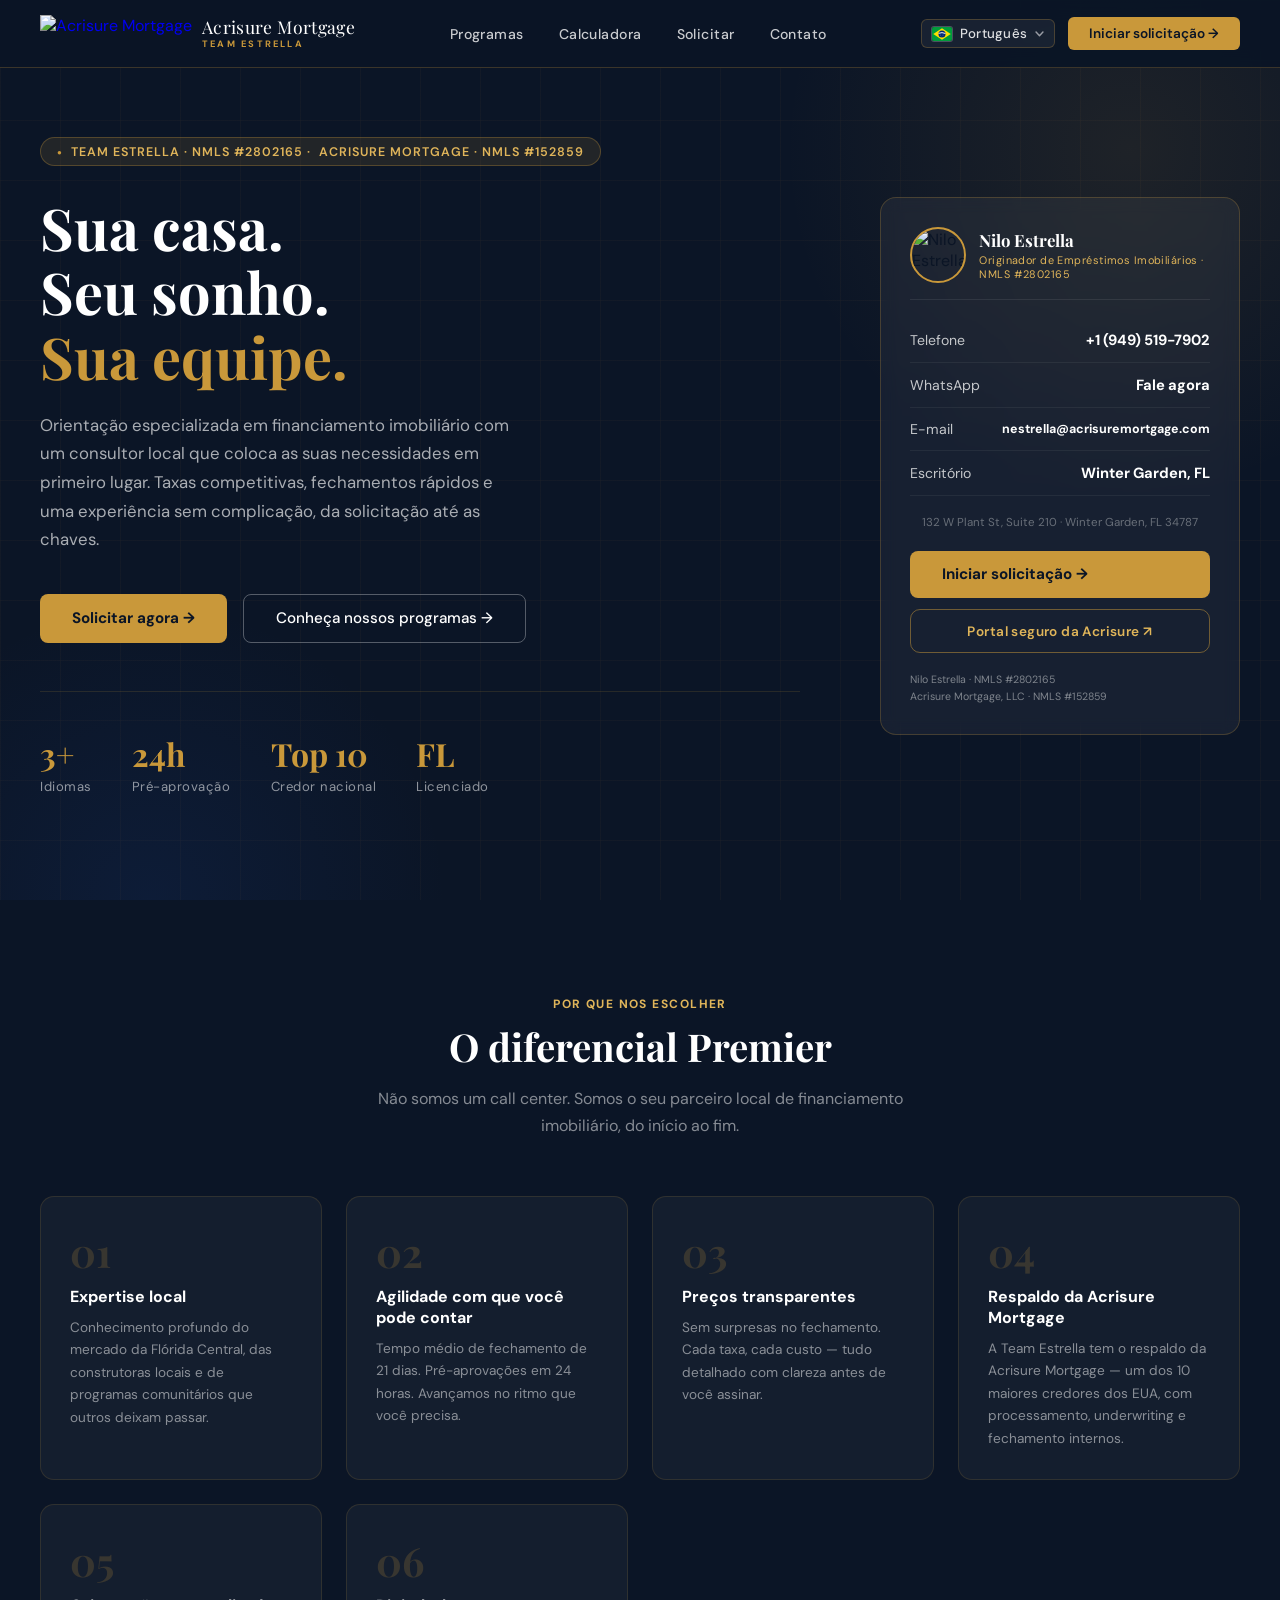
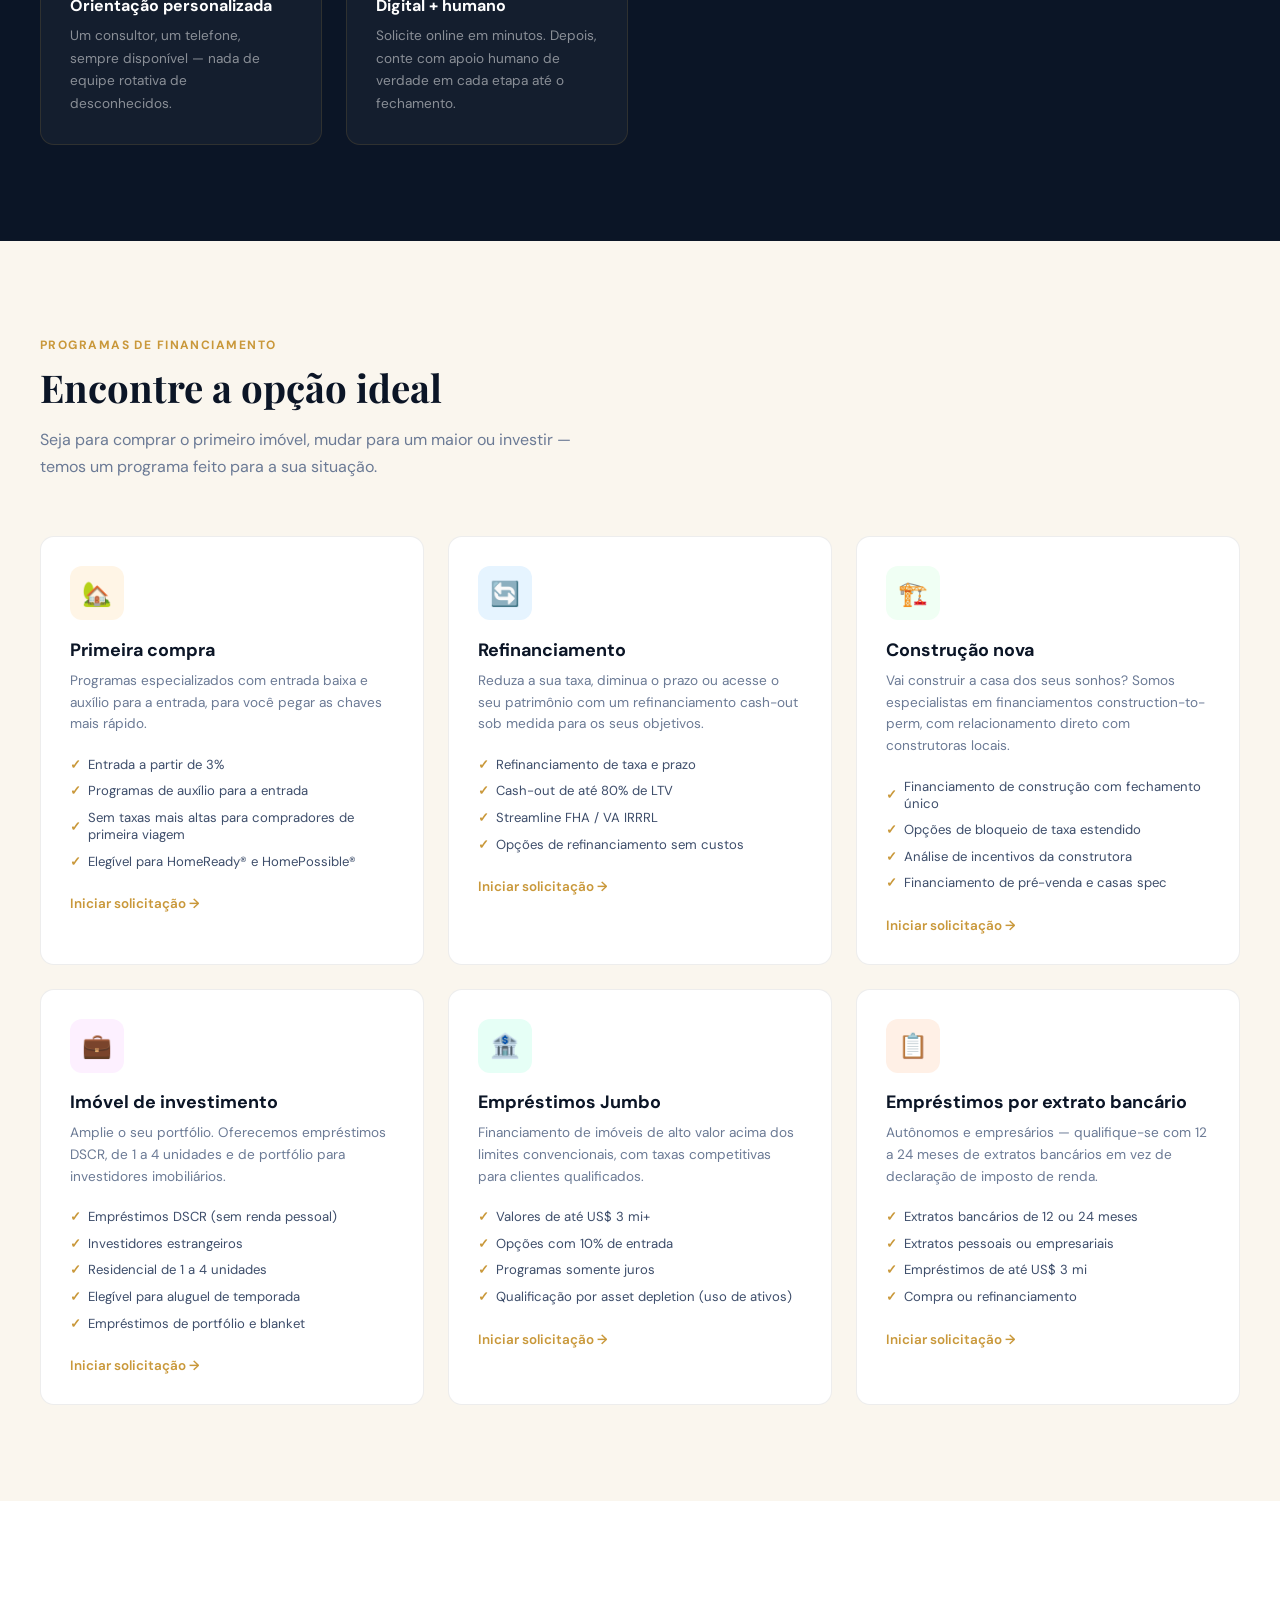
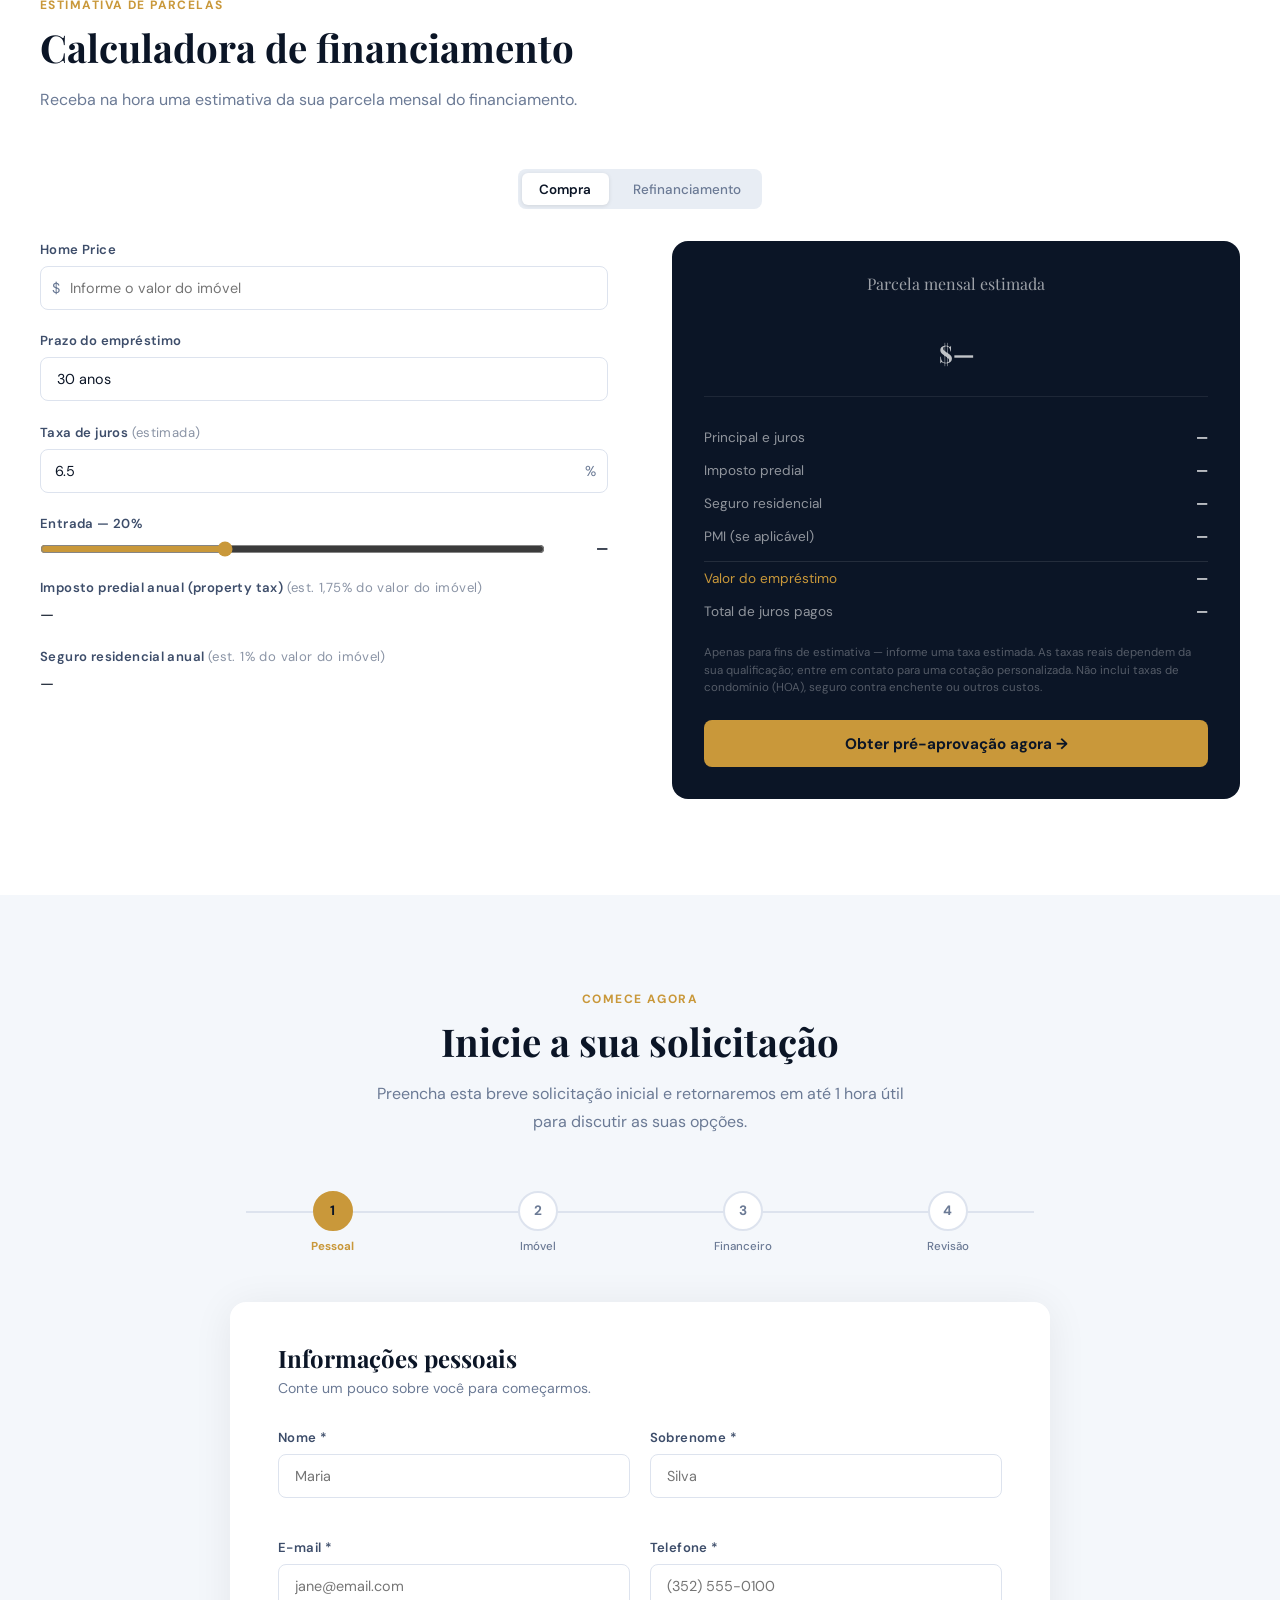
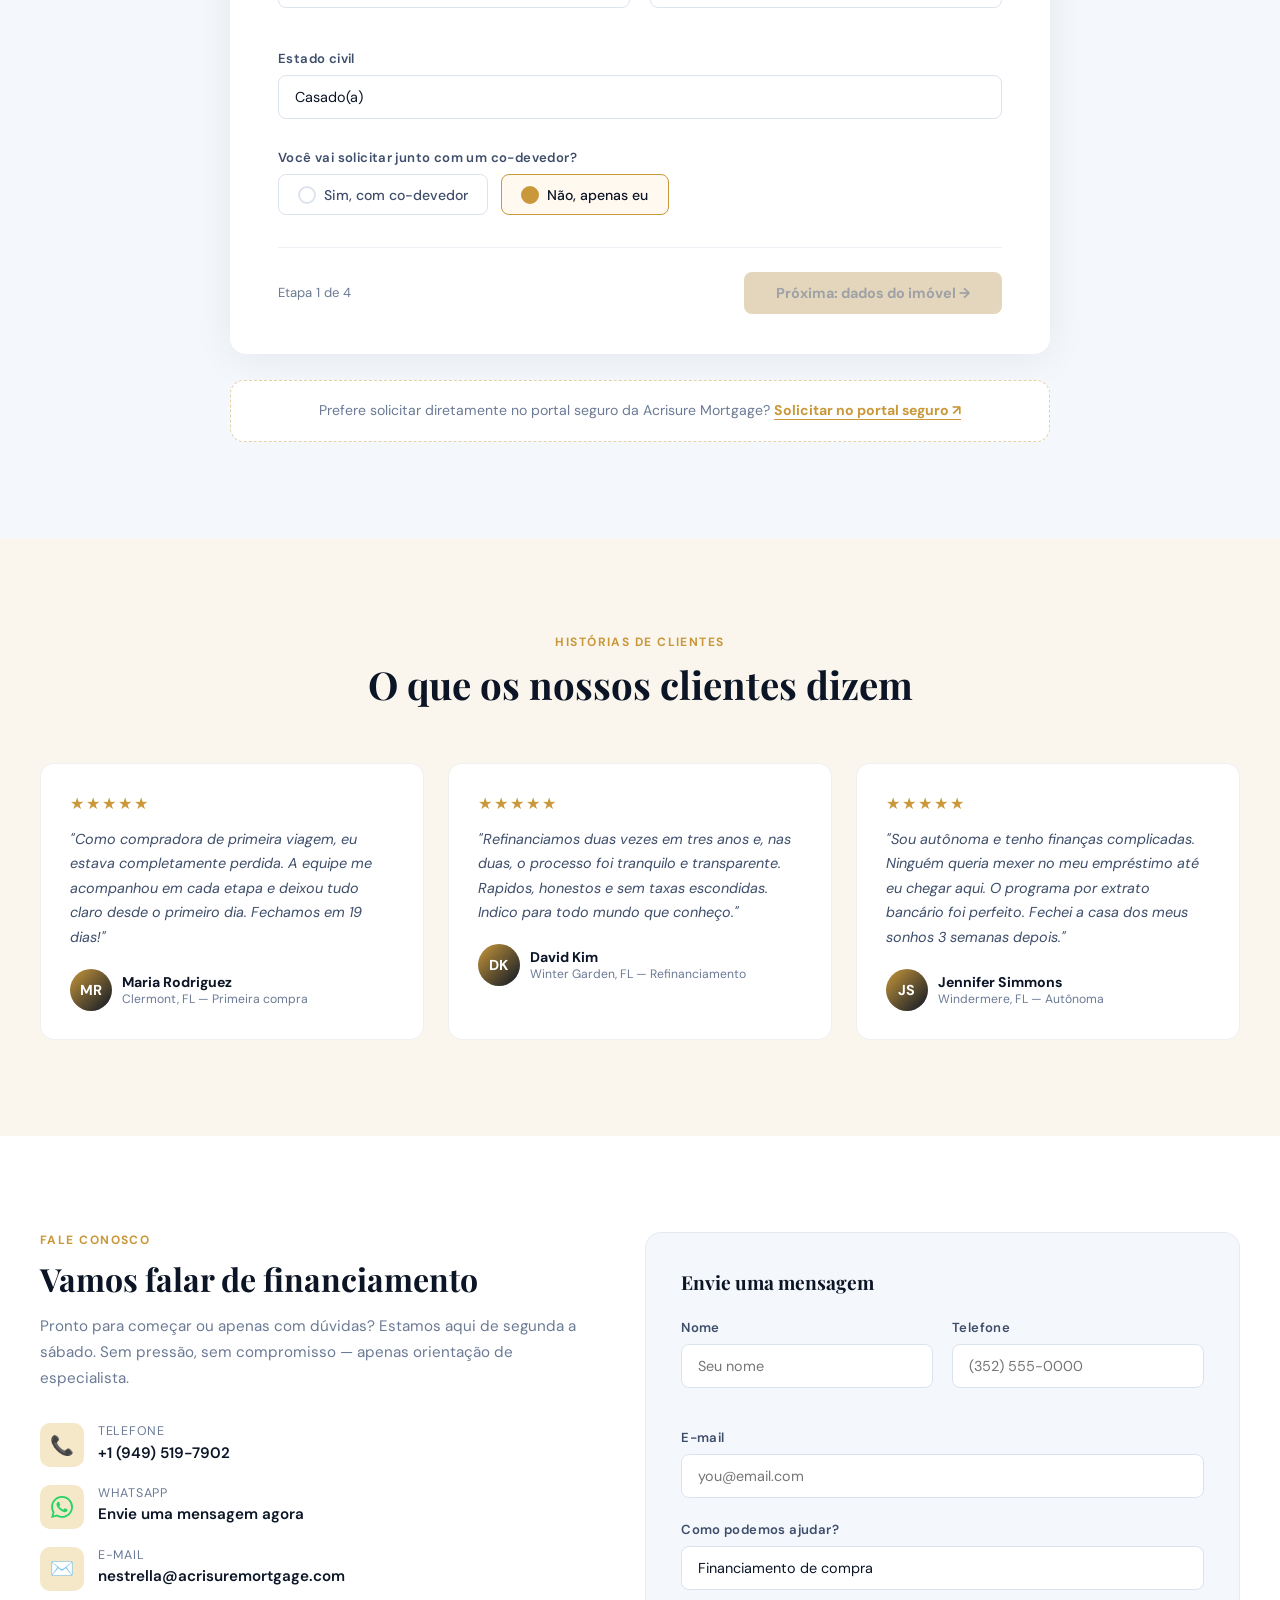
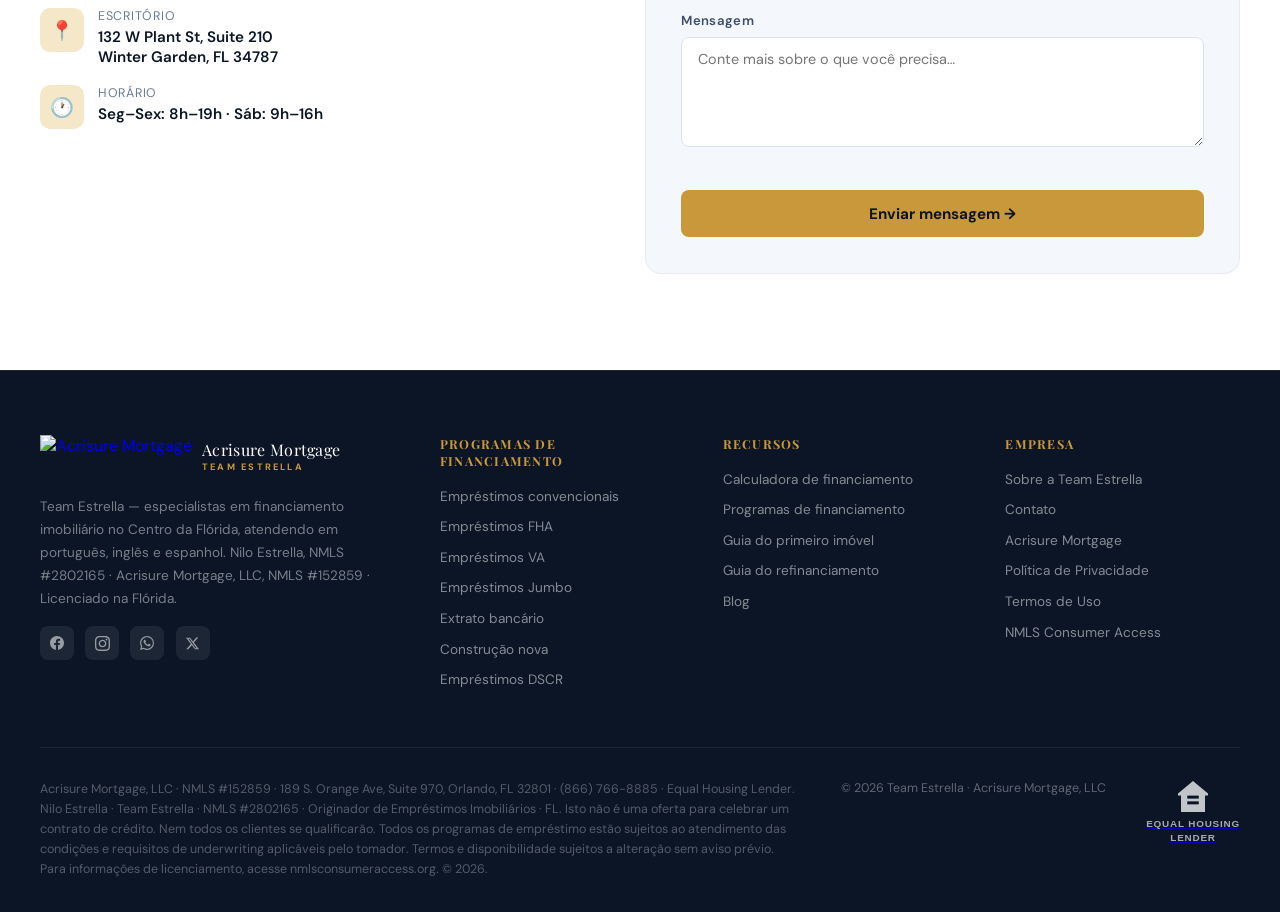
==== commit 6fe2a37f: "Add files via upload" ====
--- a/index.html
+++ b/index.html
@@ -8,10 +8,11 @@
   setTimeout(function () { document.documentElement.classList.remove('i18n-loading'); }, 1500);
 </script>
 
-<title>Estrella Home Loan | Your Trusted Mortgage Partner</title>
+<title>Team Estrella | Acrisure Mortgage</title>
+<meta name="description" content="Team Estrella — Nilo Estrella, NMLS #2802165, at Acrisure Mortgage. Home loans in Central Florida: purchase, refinance, DSCR, bank statement and foreign national programs. Atendimento em português.">
+<link rel="icon" type="image/png" href="assets/favicon.png">
 <link rel="preconnect" href="https://fonts.googleapis.com">
 <link href="https://fonts.googleapis.com/css2?family=Playfair+Display:wght@400;600;700&family=DM+Sans:wght@300;400;500;600&display=swap" rel="stylesheet">
-<link rel="stylesheet" href="https://cdnjs.cloudflare.com/ajax/libs/font-awesome/6.5.2/css/all.min.css">
 <link rel="stylesheet" href="styles.css">
 </head>
 <body>
@@ -58,11 +59,10 @@
 <!-- NAV -->
 <nav id="navbar">
   <a class="logo" href="#">
-    <div class="logo-icon">EHL</div>
-    <span class="logo-text">Estrella<span> Home</span> Loan</span>
+    <img class="logo-img" src="assets/acrisure-logo-white.png" alt="Acrisure Mortgage">
+    <span class="logo-text">Acrisure Mortgage<span class="logo-sub">Team Estrella</span></span>
   </a>
   <ul class="nav-links">
-    <li><a href="#rates">Today's Rates</a></li>
     <li><a href="#programs">Programs</a></li>
     <li><a href="#calculator">Calculator</a></li>
     <li><a href="#application">Apply</a></li>
@@ -114,239 +114,41 @@
   <div class="hero-glow2"></div>
   <div class="hero-inner">
     <div class="hero-content fade-up">
-      <div class="hero-badge">NMLS Licensed · Florida</div>
-      <h1 class="hero-title">Your Home.<br>Your Dream.<em>Your Rate.</em></h1>
+      <div class="hero-badge"><span class="badge-part">Team Estrella · NMLS #2802165 ·</span><span class="badge-part">Acrisure Mortgage · NMLS #152859</span></div>
+      <h1 class="hero-title">Your Home.<br>Your Dream.<em>Your Team.</em></h1>
       <p class="hero-sub">Expert mortgage guidance from a local loan originator who puts your needs first. Competitive rates, fast closings, and a seamless experience from application to keys.</p>
       <div class="hero-btns">
         <a class="btn-primary" href="#application">Apply Now →</a>
-        <a class="btn-outline" href="#rates">View Today's Rates</a>
+        <a class="btn-outline" href="#programs">Explore Our Programs →</a>
       </div>
       <div class="hero-stats">
-        <div class="stat"><div class="stat-num">$240M+</div><div class="stat-label">Loans Funded</div></div>
-        <div class="stat"><div class="stat-num">1,200+</div><div class="stat-label">Families Served</div></div>
-        <div class="stat"><div class="stat-num">4.9 ★</div><div class="stat-label">Average Rating</div></div>
-        <div class="stat"><div class="stat-num">21 Days</div><div class="stat-label">Avg. Close Time</div></div>
+        <div class="stat"><div class="stat-num">3+</div><div class="stat-label">Languages</div></div>
+        <div class="stat"><div class="stat-num">24h</div><div class="stat-label">Pre-Approval</div></div>
+        <div class="stat"><div class="stat-num">Top 10</div><div class="stat-label">National Lender</div></div>
+        <div class="stat"><div class="stat-num">FL</div><div class="stat-label">Licensed</div></div>
       </div>
     </div>
     <div class="hero-card-wrap fade-up" style="animation-delay:.2s">
-      <div class="hero-rate-card">
-        <div class="hrc-title"><span class="live-dot"></span>Live Rate Snapshot</div>
-        <div class="hrc-row"><span class="hrc-prog">30-Yr Fixed Conventional</span><span class="hrc-rate" id="hr1">6.875%<span>APR</span></span></div>
-        <div class="hrc-row"><span class="hrc-prog">15-Yr Fixed Conventional</span><span class="hrc-rate" id="hr2">6.125%<span>APR</span></span></div>
-        <div class="hrc-row"><span class="hrc-prog">FHA 30-Year</span><span class="hrc-rate" id="hr3">6.625%<span>APR</span></span></div>
-        <div class="hrc-row"><span class="hrc-prog">VA 30-Year</span><span class="hrc-rate" id="hr4">6.250%<span>APR</span></span></div>
-        <div class="hrc-row"><span class="hrc-prog">DSCR 30-Year</span><span class="hrc-rate" id="hr5">7.125%<span>APR</span></span></div>
-        <div class="hrc-row"><span class="hrc-prog">ARM 5/1</span><span class="hrc-rate" id="hr6">6.375%<span>APR</span></span></div>
-        <div class="hrc-updated" id="hero-updated">Updated: —</div>
+      <div class="hero-rate-card hero-contact-card">
+        <div class="hrc-profile">
+          <img class="hrc-avatar" src="assets/nilo-avatar.jpg" alt="Nilo Estrella — Mortgage Loan Originator">
+          <div>
+            <div class="hrc-name">Nilo Estrella</div>
+            <div class="hrc-role">Mortgage Loan Originator · NMLS #2802165</div>
+          </div>
+        </div>
+        <a class="hrc-row" href="tel:+19495197902"><span class="hrc-prog">Phone</span><span class="hrc-rate hrc-val">+1 (949) 519-7902</span></a>
+        <a class="hrc-row" href="https://wa.me/19495197902" target="_blank" rel="noopener" data-lang-link="waContact"><span class="hrc-prog">WhatsApp</span><span class="hrc-rate hrc-val">Chat now</span></a>
+        <a class="hrc-row" href="mailto:nestrella@acrisuremortgage.com" data-lang-link="mailContact"><span class="hrc-prog">Email</span><span class="hrc-rate hrc-val" style="font-size:.78rem">nestrella@acrisuremortgage.com</span></a>
+        <div class="hrc-row"><span class="hrc-prog">Office</span><span class="hrc-rate hrc-val">Winter Garden, FL</span></div>
+        <div class="hrc-updated">132 W Plant St, Suite 210 · Winter Garden, FL 34787</div>
+        <div class="hrc-actions">
+          <a class="btn-primary" href="#application">Start Application →</a>
+          <a class="btn-portal" href="https://acrisuremortgage.com/nestrella/" target="_blank" rel="noopener">Acrisure secure portal ↗</a>
+        </div>
+        <div class="hrc-nmls">Nilo Estrella · NMLS #2802165<br>Acrisure Mortgage, LLC · NMLS #152859</div>
       </div>
     </div>
-  </div>
-</section>
-
-<!-- DAILY RATES -->
-<section id="rates">
-  <div class="section-inner">
-    <div class="section-header fade-up">
-      <span class="section-tag">Market Rates</span>
-      <h2 class="section-title">Today's Mortgage Rates</h2>
-      <p class="section-sub">Rates update daily. Displayed rates are for well-qualified borrowers with 20% down payment. Contact us for a personalized quote.</p>
-    </div>
-
-    <div class="rates-toolbar">
-      <div class="rate-tabs">
-        <button class="rate-tab active" onclick="setRateView('purchase',this)">Purchase</button>
-        <button class="rate-tab" onclick="setRateView('refinance',this)">Refinance</button>
-      </div>
-      <div class="rate-as-of"><span class="live-dot"></span><span id="rates-as-of-text">Rates as of loading…</span></div>
-    </div>
-
-    <div class="rates-grid" id="rates-grid">
-
-      <div class="rate-card fade-up">
-        <div class="rc-top">
-          <div class="rc-icon">🏠</div>
-          <span class="rc-badge badge-pop">Most Popular</span>
-        </div>
-        <div class="rc-prog">30-Year Fixed Conventional</div>
-        <div class="rc-desc">Best for buyers planning to stay long-term. Predictable payments for 30 years.</div>
-        <div class="rc-rates">
-          <div class="rc-rate-item">
-            <div class="rc-rate-label">Interest Rate</div>
-            <div class="rc-rate-val main" id="r30rate">6.875%</div>
-          </div>
-          <div class="rc-rate-item">
-            <div class="rc-rate-label">APR</div>
-            <div class="rc-rate-val" id="r30apr">7.012%</div>
-          </div>
-          <div class="rc-rate-item">
-            <div class="rc-rate-label">Points</div>
-            <div class="rc-rate-val" id="r30pts">0.5</div>
-          </div>
-        </div>
-        <div class="rc-meta">
-          <span class="rc-meta-item">Min FICO: 620</span>
-          <span class="rc-meta-item">·</span>
-          <span class="rc-meta-item">Down: 3%+</span>
-          <span class="rc-meta-item">·</span>
-          <span class="rc-trend trend-up" id="tr30">▲ +0.125%</span>
-        </div>
-      </div>
-
-      <div class="rate-card fade-up">
-        <div class="rc-top">
-          <div class="rc-icon">⚡</div>
-          <span class="rc-badge badge-pop">Save on Interest</span>
-        </div>
-        <div class="rc-prog">15-Year Fixed Conventional</div>
-        <div class="rc-desc">Pay off faster, build equity quicker, and save tens of thousands in interest.</div>
-        <div class="rc-rates">
-          <div class="rc-rate-item">
-            <div class="rc-rate-label">Interest Rate</div>
-            <div class="rc-rate-val main" id="r15rate">6.125%</div>
-          </div>
-          <div class="rc-rate-item">
-            <div class="rc-rate-label">APR</div>
-            <div class="rc-rate-val" id="r15apr">6.254%</div>
-          </div>
-          <div class="rc-rate-item">
-            <div class="rc-rate-label">Points</div>
-            <div class="rc-rate-val" id="r15pts">0.375</div>
-          </div>
-        </div>
-        <div class="rc-meta">
-          <span class="rc-meta-item">Min FICO: 620</span>
-          <span class="rc-meta-item">·</span>
-          <span class="rc-meta-item">Down: 3%+</span>
-          <span class="rc-meta-item">·</span>
-          <span class="rc-trend trend-down" id="tr15">▼ −0.125%</span>
-        </div>
-      </div>
-
-      <div class="rate-card fade-up">
-        <div class="rc-top">
-          <div class="rc-icon">🏛️</div>
-          <span class="rc-badge badge-govt">Government</span>
-        </div>
-        <div class="rc-prog">FHA 30-Year Fixed</div>
-        <div class="rc-desc">Ideal for first-time buyers. Low down payment and flexible credit requirements.</div>
-        <div class="rc-rates">
-          <div class="rc-rate-item">
-            <div class="rc-rate-label">Interest Rate</div>
-            <div class="rc-rate-val main" id="rfharate">6.625%</div>
-          </div>
-          <div class="rc-rate-item">
-            <div class="rc-rate-label">APR</div>
-            <div class="rc-rate-val" id="rfhaapr">7.756%</div>
-          </div>
-          <div class="rc-rate-item">
-            <div class="rc-rate-label">Points</div>
-            <div class="rc-rate-val" id="rfhapts">0.25</div>
-          </div>
-        </div>
-        <div class="rc-meta">
-          <span class="rc-meta-item">Min FICO: 580</span>
-          <span class="rc-meta-item">·</span>
-          <span class="rc-meta-item">Down: 3.5%</span>
-          <span class="rc-meta-item">·</span>
-          <span class="rc-trend trend-flat" id="trfha">— No change</span>
-        </div>
-      </div>
-
-      <div class="rate-card fade-up">
-        <div class="rc-top">
-          <div class="rc-icon">🎖️</div>
-          <span class="rc-badge badge-mil">Veterans</span>
-        </div>
-        <div class="rc-prog">VA 30-Year Fixed</div>
-        <div class="rc-desc">Exclusive to veterans and active duty. No PMI, no down payment required.</div>
-        <div class="rc-rates">
-          <div class="rc-rate-item">
-            <div class="rc-rate-label">Interest Rate</div>
-            <div class="rc-rate-val main" id="rvarate">6.250%</div>
-          </div>
-          <div class="rc-rate-item">
-            <div class="rc-rate-label">APR</div>
-            <div class="rc-rate-val" id="rvaapr">6.511%</div>
-          </div>
-          <div class="rc-rate-item">
-            <div class="rc-rate-label">Points</div>
-            <div class="rc-rate-val" id="rvapts">0.0</div>
-          </div>
-        </div>
-        <div class="rc-meta">
-          <span class="rc-meta-item">Min FICO: 580</span>
-          <span class="rc-meta-item">·</span>
-          <span class="rc-meta-item">Down: 0%</span>
-          <span class="rc-meta-item">·</span>
-          <span class="rc-trend trend-down" id="trva">▼ −0.250%</span>
-        </div>
-      </div>
-
-      <div class="rate-card fade-up">
-        <div class="rc-top">
-          <div class="rc-icon">💎</div>
-          <span class="rc-badge badge-jumbo">DSCR</span>
-        </div>
-        <div class="rc-prog">DSCR 30-Year Fixed</div>
-        <div class="rc-desc">For investors looking for commercial financing options. No income verification required.</div>
-        <div class="rc-rates">
-          <div class="rc-rate-item">
-            <div class="rc-rate-label">Interest Rate</div>
-            <div class="rc-rate-val main" id="rjmbrate">7.125%</div>
-          </div>
-          <div class="rc-rate-item">
-            <div class="rc-rate-label">APR</div>
-            <div class="rc-rate-val" id="rjmbapr">7.248%</div>
-          </div>
-          <div class="rc-rate-item">
-            <div class="rc-rate-label">Points</div>
-            <div class="rc-rate-val" id="rjmbpts">0.625</div>
-          </div>
-        </div>
-        <div class="rc-meta">
-          <span class="rc-meta-item">Min FICO: 700</span>
-          <span class="rc-meta-item">·</span>
-          <span class="rc-meta-item">Down: 20%+</span>
-          <span class="rc-meta-item">·</span>
-          <span class="rc-trend trend-up" id="trjmb">▲ +0.125%</span>
-        </div>
-      </div>
-
-      <div class="rate-card fade-up">
-        <div class="rc-top">
-          <div class="rc-icon">📈</div>
-          <span class="rc-badge badge-arm">Adjustable</span>
-        </div>
-        <div class="rc-prog">5/1 ARM</div>
-        <div class="rc-desc">Fixed for first 5 years, then adjusts annually. Great if you plan to sell or refinance.</div>
-        <div class="rc-rates">
-          <div class="rc-rate-item">
-            <div class="rc-rate-label">Start Rate</div>
-            <div class="rc-rate-val main" id="rarmrate">6.375%</div>
-          </div>
-          <div class="rc-rate-item">
-            <div class="rc-rate-label">APR</div>
-            <div class="rc-rate-val" id="rarmapr">7.112%</div>
-          </div>
-          <div class="rc-rate-item">
-            <div class="rc-rate-label">Points</div>
-            <div class="rc-rate-val" id="rarmpts">0.25</div>
-          </div>
-        </div>
-        <div class="rc-meta">
-          <span class="rc-meta-item">Min FICO: 620</span>
-          <span class="rc-meta-item">·</span>
-          <span class="rc-meta-item">Caps: 5/2/5</span>
-          <span class="rc-meta-item">·</span>
-          <span class="rc-trend trend-flat" id="trarm">— No change</span>
-        </div>
-      </div>
-
-    </div>
-
-    <p style="font-size:.78rem;color:var(--text-muted);margin-top:1.5rem;text-align:center;">
-      * Rates shown are indicative for well-qualified borrowers. Your rate may vary based on credit score, loan amount, property type, and other factors. Contact us for a personalized quote. Not a commitment to lend.
-    </p>
   </div>
 </section>
 
@@ -376,8 +178,8 @@
       </div>
       <div class="why-card fade-up">
         <div class="why-num">04</div>
-        <div class="why-title">Access to 50+ Lenders</div>
-        <div class="why-desc">We shop your file across our entire network to find you the best rate and terms available.</div>
+        <div class="why-title">Backed by Acrisure Mortgage</div>
+        <div class="why-desc">Team Estrella is powered by Acrisure Mortgage — a Top 10 national lender with in-house processing, underwriting and closing.</div>
       </div>
       <div class="why-card fade-up">
         <div class="why-num">05</div>
@@ -526,27 +328,22 @@
           </div>
         </div>
 
-        <!-- Loan Program (populado pelo JS via rates.json) -->
+        <!-- Loan Term -->
         <div class="form-group">
-          <label class="form-label" for="c-program">Loan Program</label>
-          <select class="form-select" id="c-program" onchange="calcUpdate()" title="Loan program" aria-label="Loan program">
-            <option value="" disabled selected>Select a loan program</option>
+          <label class="form-label" for="c-term">Loan Term</label>
+          <select class="form-select" id="c-term" onchange="calcUpdate()" title="Loan term in years" aria-label="Loan term in years">
+            <option value="30" selected>30 years</option>
+            <option value="15">15 years</option>
+            <option value="10">10 years</option>
           </select>
         </div>
 
-        <!-- Interest Rate Display -->
+        <!-- Interest Rate (manual — sem exibição de taxas) -->
         <div class="form-group">
-          <label class="form-label">Interest Rate</label>
-          <div class="calc-rate-display" id="c-rate-display">
-            <span id="c-rate-show">—</span>
-          </div>
-        </div>
-
-        <!-- Loan Term Display -->
-        <div class="form-group">
-          <label class="form-label">Loan Term</label>
-          <div class="calc-rate-display" id="c-term-display">
-            <span id="c-term-show">—</span>
+          <label class="form-label" for="c-rate">Interest Rate <span style="font-weight:400;opacity:.6;">(estimate)</span></label>
+          <div class="input-prefix input-suffix">
+            <input type="number" class="form-input" id="c-rate" min="0.1" max="25" step="0.001" value="6.5" oninput="calcUpdate()" title="Estimated annual interest rate — for illustration only" aria-label="Estimated annual interest rate" placeholder="6.5" inputmode="decimal">
+            <span>%</span>
           </div>
         </div>
 
@@ -593,7 +390,7 @@
             <span class="bv" id="c-totalint">—</span>
           </div>
         </div>
-        <div class="calc-disclaimer">Estimates only. Does not include HOA fees, flood insurance, or other costs. Contact us for an accurate Loan Estimate.</div>
+        <div class="calc-disclaimer">For estimation purposes only — enter an estimated rate. Actual rates depend on your qualification; contact us for a personalized quote. Does not include HOA fees, flood insurance, or other costs.</div>
         <div class="calc-apply-btn">
           <a class="btn-primary" href="#application" style="justify-content:center;width:100%;">Get Pre-Approved Now →</a>
         </div>
@@ -859,11 +656,11 @@
 
           <div class="consent-row">
             <input type="checkbox" id="a-consent" onchange="validateStep(4)">
-            <label for="a-consent">I authorize Estrella Home Loan to contact me regarding my mortgage inquiry. I understand this is not a complete loan application and does not constitute a commitment to lend. I agree to the <a href="#">Privacy Policy</a> and <a href="#">Terms of Service</a>.</label>
+            <label for="a-consent">I authorize Acrisure Mortgage to contact me regarding my mortgage inquiry. I understand this is not a complete loan application and does not constitute a commitment to lend. I agree to the <a href="https://acrisuremortgage.com/privacy-policy/" target="_blank" rel="noopener">Privacy Policy</a> and <a href="https://acrisuremortgage.com/terms-of-use/" target="_blank" rel="noopener">Terms of Use</a>.</label>
           </div>
           <div class="consent-row">
             <input type="checkbox" id="a-credit" onchange="validateStep(4)">
-            <label for="a-credit">I authorize Estrella Home Loan to pull a soft credit inquiry for pre-qualification purposes. This will not affect my credit score.</label>
+            <label for="a-credit">I authorize Acrisure Mortgage to pull a soft credit inquiry for pre-qualification purposes. This will not affect my credit score.</label>
           </div>
 
           <div class="form-nav">
@@ -880,13 +677,18 @@
             <h3>Application Submitted!</h3>
             <p>Thank you! We've received your application and one of our loan officers will contact you within 1 business hour to discuss your options and next steps.</p>
             <div style="background:var(--section-alt);border-radius:12px;padding:1.2rem;margin-bottom:1.5rem;">
-              <p style="font-size:.85rem;color:var(--text-mid);margin:0;line-height:1.6;">📞 <strong>Questions in the meantime?</strong> Call us at <strong>(949) 519-7902</strong> or email <strong><a href="/cdn-cgi/l/email-protection" class="__cf_email__" data-cfemail="90fef9fcffd0f5e3e4e2f5fcfcf1f3ffe2e0bef3fffd">[email&#160;protected]</a></strong></p>
+              <p style="font-size:.85rem;color:var(--text-mid);margin:0;line-height:1.6;">📞 <strong>Questions in the meantime?</strong> Call us at <strong>(949) 519-7902</strong> or email <strong>nestrella@acrisuremortgage.com</strong></p>
             </div>
-            <a class="btn-primary" href="#rates" style="display:inline-flex;">View Today's Rates</a>
+            <a class="btn-primary" href="#programs" style="display:inline-flex;">Explore Our Programs →</a>
           </div>
         </div>
 
       </form>
+
+      <div class="portal-alt">
+        <span>Do you prefer to apply directly on Acrisure Mortgage's secure portal?</span>
+        <a href="https://acrisuremortgage.com/nestrella/" target="_blank" rel="noopener">Apply on the secure portal ↗</a>
+      </div>
     </div>
   </div>
 </section>
@@ -901,7 +703,7 @@
     <div class="test-grid">
       <div class="test-card fade-up">
         <div class="test-stars">★★★★★</div>
-        <div class="test-quote">"As a first-time buyer, I was completely overwhelmed. The team walked me through every single step and got me a rate I didn't think I could qualify for. Closed in 19 days!"</div>
+        <div class="test-quote">"As a first-time buyer, I was completely overwhelmed. The team walked me through every single step and made everything clear from day one. Closed in 19 days!"</div>
         <div class="test-author">
           <div class="test-avatar">MR</div>
           <div><div class="test-name">Maria Rodriguez</div><div class="test-location">Clermont, FL — First-Time Buyer</div></div>
@@ -909,7 +711,7 @@
       </div>
       <div class="test-card fade-up">
         <div class="test-stars">★★★★★</div>
-        <div class="test-quote">"We refinanced twice in three years and both times we got the best rates in town. Fast, honest, and no hidden fees. I send everyone I know here."</div>
+        <div class="test-quote">"We refinanced twice in three years and both times the process was smooth and transparent. Fast, honest, and no hidden fees. I send everyone I know here."</div>
         <div class="test-author">
           <div class="test-avatar">DK</div>
           <div><div class="test-name">David Kim</div><div class="test-location">Winter Garden, FL — Refinance</div></div>
@@ -948,7 +750,7 @@
 
           <!-- WHATSAPP -->
           <a href="https://wa.me/19495197902" data-lang-link="waContact" target="_blank" rel="noopener" class="contact-item link-active">
-            <div class="ci-icon"><i class="fa-brands fa-whatsapp" style="color: #25D366; font-size: 1.4rem;"></i></div>
+            <div class="ci-icon"><svg width="22" height="22" viewBox="0 0 24 24" fill="#25D366" aria-hidden="true"><path d="M17.472 14.382c-.297-.149-1.758-.867-2.03-.967-.273-.099-.471-.148-.67.15-.197.297-.767.966-.94 1.164-.173.199-.347.223-.644.075-.297-.15-1.255-.463-2.39-1.475-.883-.788-1.48-1.761-1.653-2.059-.173-.297-.018-.458.13-.606.134-.133.297-.347.446-.52.149-.174.198-.298.298-.497.099-.198.05-.371-.025-.52-.075-.149-.669-1.612-.916-2.207-.242-.579-.487-.5-.669-.51-.173-.008-.371-.01-.57-.01-.198 0-.52.074-.792.372-.272.297-1.04 1.016-1.04 2.479 0 1.462 1.065 2.875 1.213 3.074.149.198 2.096 3.2 5.077 4.487.709.306 1.262.489 1.694.625.712.227 1.36.195 1.871.118.571-.085 1.758-.719 2.006-1.413.248-.694.248-1.289.173-1.413-.074-.124-.272-.198-.57-.347m-5.421 7.403h-.004a9.87 9.87 0 0 1-5.031-1.378l-.361-.214-3.741.982.998-3.648-.235-.374a9.86 9.86 0 0 1-1.51-5.26c.001-5.45 4.436-9.884 9.888-9.884 2.64 0 5.122 1.03 6.988 2.898a9.825 9.825 0 0 1 2.893 6.994c-.003 5.45-4.437 9.884-9.885 9.884m8.413-18.297A11.815 11.815 0 0 0 12.05 0C5.495 0 .16 5.335.157 11.892c0 2.096.547 4.142 1.588 5.945L.057 24l6.305-1.654a11.882 11.882 0 0 0 5.683 1.448h.005c6.554 0 11.89-5.335 11.893-11.893a11.821 11.821 0 0 0-3.48-8.413"/></svg></div>
             <div>
               <div class="ci-label">WhatsApp</div>
               <div class="ci-val">Message us now</div>
@@ -956,11 +758,11 @@
           </a>
 
           <!-- EMAIL -->
-          <a href="/cdn-cgi/l/email-protection#9cf2f9efe8eef9f0f0fdf8f9fffdefe8eef3dcfdffeef5efe9eef9f1f3eee8fbfdfbf9b2fff3f1" data-lang-link="mailContact" class="contact-item link-active">
+          <a href="mailto:nestrella@acrisuremortgage.com" data-lang-link="mailContact" class="contact-item link-active">
             <div class="ci-icon">✉️</div>
             <div>
               <div class="ci-label">Email</div>
-              <div class="ci-val"><span class="__cf_email__" data-cfemail="6c02091f181e0900000d08090f0d1f181e032c0d0f1e051f191e0901031e180b0d0b09420f0301">nestrella@acrisuremortgage.com</span></div>
+              <div class="ci-val">nestrella@acrisuremortgage.com</div>
             </div>
           </a>
 
@@ -1014,25 +816,25 @@
     <div class="footer-top">
       <div class="footer-brand">
         <a class="logo" href="#">
-          <div class="logo-icon">EHL</div>
-          <span class="logo-text">Estrella<span> Home</span> Loan</span>
+          <img class="logo-img" src="assets/acrisure-logo-white.png" alt="Acrisure Mortgage" style="height:44px">
+          <span class="logo-text" style="font-size:1rem">Acrisure Mortgage<span class="logo-sub">Team Estrella</span></span>
         </a>
-        <p>Your trusted local mortgage partner in Central Florida. NMLS# 2802165. Licensed in FL.</p>
+        <p>Team Estrella — mortgage experts serving Central Florida in Portuguese, English and Spanish. Nilo Estrella, NMLS #2802165 · Acrisure Mortgage, LLC, NMLS #152859 · Licensed in FL.</p>
         <div class="footer-social">
           <a class="soc-btn" href="https://www.facebook.com/nilo.gomes.127" target="_blank" rel="noopener noreferrer" aria-label="Facebook">
-            <i class="fa-brands fa-facebook-f"></i>
+            <svg width="14" height="14" viewBox="0 0 24 24" fill="currentColor" aria-hidden="true"><path d="M24 12.073c0-6.627-5.373-12-12-12s-12 5.373-12 12c0 5.99 4.388 10.954 10.125 11.854v-8.385H7.078v-3.47h3.047V9.43c0-3.007 1.792-4.669 4.533-4.669 1.312 0 2.686.235 2.686.235v2.953H15.83c-1.491 0-1.956.925-1.956 1.874v2.25h3.328l-.532 3.47h-2.796v8.385C19.612 23.027 24 18.062 24 12.073z"/></svg>
           </a>
 
           <a class="soc-btn" href="https://www.instagram.com/niloestrellac/" target="_blank" rel="noopener noreferrer" aria-label="Instagram">
-            <i class="fa-brands fa-instagram"></i>
+            <svg width="15" height="15" viewBox="0 0 24 24" fill="currentColor" aria-hidden="true"><path d="M12 0C8.74 0 8.333.015 7.053.072 5.775.132 4.905.333 4.14.63c-.789.306-1.459.717-2.126 1.384S.935 3.35.63 4.14C.333 4.905.131 5.775.072 7.053.012 8.333 0 8.74 0 12s.015 3.667.072 4.947c.06 1.277.261 2.148.558 2.913.306.788.717 1.459 1.384 2.126.667.666 1.336 1.079 2.126 1.384.766.296 1.636.499 2.913.558C8.333 23.988 8.74 24 12 24s3.667-.015 4.947-.072c1.277-.06 2.148-.262 2.913-.558.788-.306 1.459-.718 2.126-1.384.666-.667 1.079-1.335 1.384-2.126.296-.765.499-1.636.558-2.913.06-1.28.072-1.687.072-4.947s-.015-3.667-.072-4.947c-.06-1.277-.262-2.149-.558-2.913-.306-.789-.718-1.459-1.384-2.126C21.319 1.347 20.651.935 19.86.63c-.765-.297-1.636-.499-2.913-.558C15.667.012 15.26 0 12 0zm0 2.16c3.203 0 3.585.016 4.85.071 1.17.055 1.805.249 2.227.415.562.217.96.477 1.382.896.419.42.679.819.896 1.381.164.422.36 1.057.413 2.227.057 1.266.07 1.646.07 4.85s-.015 3.585-.074 4.85c-.061 1.17-.256 1.805-.421 2.227-.224.562-.479.96-.899 1.382-.419.419-.824.679-1.38.896-.42.164-1.065.36-2.235.413-1.274.057-1.649.07-4.859.07-3.211 0-3.586-.015-4.859-.074-1.171-.061-1.816-.256-2.236-.421-.569-.224-.96-.479-1.379-.899-.421-.419-.69-.824-.9-1.38-.165-.42-.359-1.065-.42-2.235-.045-1.26-.061-1.649-.061-4.844 0-3.196.016-3.586.061-4.861.061-1.17.255-1.814.42-2.234.21-.57.479-.96.9-1.381.419-.419.81-.689 1.379-.898.42-.166 1.051-.361 2.221-.421 1.275-.045 1.65-.06 4.859-.06l.045.03zm0 3.678c-3.405 0-6.162 2.76-6.162 6.162 0 3.405 2.76 6.162 6.162 6.162 3.405 0 6.162-2.76 6.162-6.162 0-3.405-2.76-6.162-6.162-6.162zM12 16c-2.21 0-4-1.79-4-4s1.79-4 4-4 4 1.79 4 4-1.79 4-4 4zm7.846-10.405c0 .795-.646 1.44-1.44 1.44-.795 0-1.44-.646-1.44-1.44 0-.794.646-1.439 1.44-1.439.793-.001 1.44.645 1.44 1.439z"/></svg>
           </a>
 
           <a class="soc-btn" href="https://wa.me/19495197902" data-lang-link="waFooter" target="_blank" rel="noopener noreferrer" aria-label="WhatsApp">
-            <i class="fa-brands fa-whatsapp"></i>
+            <svg width="14" height="14" viewBox="0 0 24 24" fill="currentColor" aria-hidden="true"><path d="M17.472 14.382c-.297-.149-1.758-.867-2.03-.967-.273-.099-.471-.148-.67.15-.197.297-.767.966-.94 1.164-.173.199-.347.223-.644.075-.297-.15-1.255-.463-2.39-1.475-.883-.788-1.48-1.761-1.653-2.059-.173-.297-.018-.458.13-.606.134-.133.297-.347.446-.52.149-.174.198-.298.298-.497.099-.198.05-.371-.025-.52-.075-.149-.669-1.612-.916-2.207-.242-.579-.487-.5-.669-.51-.173-.008-.371-.01-.57-.01-.198 0-.52.074-.792.372-.272.297-1.04 1.016-1.04 2.479 0 1.462 1.065 2.875 1.213 3.074.149.198 2.096 3.2 5.077 4.487.709.306 1.262.489 1.694.625.712.227 1.36.195 1.871.118.571-.085 1.758-.719 2.006-1.413.248-.694.248-1.289.173-1.413-.074-.124-.272-.198-.57-.347m-5.421 7.403h-.004a9.87 9.87 0 0 1-5.031-1.378l-.361-.214-3.741.982.998-3.648-.235-.374a9.86 9.86 0 0 1-1.51-5.26c.001-5.45 4.436-9.884 9.888-9.884 2.64 0 5.122 1.03 6.988 2.898a9.825 9.825 0 0 1 2.893 6.994c-.003 5.45-4.437 9.884-9.885 9.884m8.413-18.297A11.815 11.815 0 0 0 12.05 0C5.495 0 .16 5.335.157 11.892c0 2.096.547 4.142 1.588 5.945L.057 24l6.305-1.654a11.882 11.882 0 0 0 5.683 1.448h.005c6.554 0 11.89-5.335 11.893-11.893a11.821 11.821 0 0 0-3.48-8.413"/></svg>
           </a>
 
           <a class="soc-btn" href="https://x.com/N1l03STR3ll4" target="_blank" rel="noopener noreferrer" aria-label="X">
-            <i class="fa-brands fa-x-twitter"></i>
+            <svg width="13" height="13" viewBox="0 0 24 24" fill="currentColor" aria-hidden="true"><path d="M18.901 1.153h3.68l-8.04 9.19L24 22.846h-7.406l-5.8-7.584-6.638 7.584H.474l8.6-9.83L0 1.154h7.594l5.243 6.932ZM17.61 20.644h2.039L6.486 3.24H4.298Z"/></svg>
           </a>
         </div>
       </div>
@@ -1052,28 +854,37 @@
         <h4>Resources</h4>
         <ul>
           <li><a href="#calculator">Mortgage Calculator</a></li>
-          <li><a href="#rates">Today's Rates</a></li>
+          <li><a href="#programs">Loan Programs</a></li>
           <li><a href="#">First-Time Buyer Guide</a></li>
           <li><a href="#">Refinance Guide</a></li>
-          <li><a href="#">Rate Lock Policy</a></li>
-          <li><a href="#">Blog</a></li>
+          <li><a href="https://acrisuremortgage.com/blog" target="_blank" rel="noopener">Blog</a></li>
         </ul>
       </div>
       <div class="footer-col">
         <h4>Company</h4>
         <ul>
-          <li><a href="#">About Us</a></li>
+          <li><a href="https://acrisuremortgage.com/nestrella/" target="_blank" rel="noopener">About Team Estrella</a></li>
           <li><a href="#contact">Contact</a></li>
-          <li><a href="#">Careers</a></li>
-          <li><a href="#">Privacy Policy</a></li>
-          <li><a href="#">Terms of Service</a></li>
+          <li><a href="https://acrisuremortgage.com/" target="_blank" rel="noopener">Acrisure Mortgage</a></li>
+          <li><a href="https://acrisuremortgage.com/privacy-policy/" target="_blank" rel="noopener">Privacy Policy</a></li>
+          <li><a href="https://acrisuremortgage.com/terms-of-use/" target="_blank" rel="noopener">Terms of Use</a></li>
           <li><a href="https://nmlsconsumeraccess.org/Home.aspx/SubSearch?searchText=2802165" target="_blank" rel="noopener noreferrer">NMLS Consumer Access</a></li>
         </ul>
       </div>
     </div>
     <div class="footer-bottom">
-      <div class="footer-legal">Estrella Home Loan · NMLS# 2802165 · Licensed Mortgage Originator in the State of Florida. This is not an offer to enter into an agreement. Not all customers will qualify. Information, rates, and pricing are subject to change without prior notice at the sole discretion of Estrella Home Loan. All loan programs subject to borrower meeting applicable underwriting conditions and requirements. Copyright 2026. Equal Housing Lender.</div>
-      <div class="footer-copy">© 2026 Estrella Home Loan</div>
+      <div class="footer-legal">Acrisure Mortgage, LLC · NMLS #152859 · 189 S. Orange Ave, Suite 970, Orlando, FL 32801 · (866) 766-8885 · Equal Housing Lender. Nilo Estrella · Team Estrella · NMLS #2802165 · Mortgage Loan Originator · FL. This is not an offer to enter into an agreement to lend. Not all customers will qualify. All loan programs are subject to borrower meeting applicable underwriting conditions and requirements. Terms and availability are subject to change without prior notice. For licensing information, visit nmlsconsumeraccess.org. © 2026.</div>
+      <div class="footer-copy">© 2026 Team Estrella · Acrisure Mortgage, LLC</div>
+      <div class="footer-bottom-right">
+        <a class="equal-housing" href="https://www.hud.gov/program_offices/fair_housing_equal_opp" target="_blank" rel="noopener" aria-label="Equal Housing Lender">
+          <svg width="30" height="33" viewBox="0 0 34 37" aria-hidden="true">
+            <path d="M17 .8 0 15v2.4h3.4V36h27.2V17.4H34V15L17 .8Z" fill="#ffffff"/>
+            <rect x="10.5" y="17.5" width="13" height="3.4" fill="#0b1526"/>
+            <rect x="10.5" y="24" width="13" height="3.4" fill="#0b1526"/>
+          </svg>
+          <span class="equal-housing-label">EQUAL HOUSING<br>LENDER</span>
+        </a>
+      </div>
     </div>
   </div>
 </footer>
@@ -1081,7 +892,7 @@
 <!-- TOAST -->
 <div class="toast" id="toast"></div>
 
-<script data-cfasync="false" src="/cdn-cgi/scripts/5c5dd728/cloudflare-static/email-decode.min.js"></script><script>
+<script>
 /* ════════════════════════════════════════════════════════════════
    i18n — SELETOR DE IDIOMA  (Português · English · Español)
    ------------------------------------------------------------
@@ -1107,7 +918,30 @@
 
 const I18N_DICT = {
   pt: {
-  "Today's Rates": "Taxas de hoje",
+  "Mortgage Loan Originator · NMLS #2802165": "Originador de Empréstimos Imobiliários · NMLS #2802165",
+  "Team Estrella | Acrisure Mortgage": "Team Estrella | Acrisure Mortgage",
+  "Your Team.": "Sua equipe.",
+  "Languages": "Idiomas",
+  "Pre-Approval": "Pré-aprovação",
+  "National Lender": "Credor nacional",
+  "Licensed": "Licenciado",
+  "Talk to Team Estrella": "Fale com a Team Estrella",
+  "WhatsApp": "WhatsApp",
+  "Chat now": "Fale agora",
+  "Send a message": "Envie uma mensagem",
+  "Acrisure secure portal ↗": "Portal seguro da Acrisure ↗",
+  "Backed by Acrisure Mortgage": "Respaldo da Acrisure Mortgage",
+  "Team Estrella is powered by Acrisure Mortgage — a Top 10 national lender with in-house processing, underwriting and closing.": "A Team Estrella tem o respaldo da Acrisure Mortgage — um dos 10 maiores credores dos EUA, com processamento, underwriting e fechamento internos.",
+  "(estimate)": "(estimada)",
+  "30 years": "30 anos",
+  "15 years": "15 anos",
+  "10 years": "10 anos",
+  "For estimation purposes only — enter an estimated rate. Actual rates depend on your qualification; contact us for a personalized quote. Does not include HOA fees, flood insurance, or other costs.": "Apenas para fins de estimativa — informe uma taxa estimada. As taxas reais dependem da sua qualificação; entre em contato para uma cotação personalizada. Não inclui taxas de condomínio (HOA), seguro contra enchente ou outros custos.",
+  "Explore Our Programs →": "Conheça nossos programas →",
+  "Do you prefer to apply directly on Acrisure Mortgage's secure portal?": "Prefere solicitar diretamente no portal seguro da Acrisure Mortgage?",
+  "Apply on the secure portal ↗": "Solicitar no portal seguro ↗",
+  "Terms of Use": "Termos de Uso",
+  "About Team Estrella": "Sobre a Team Estrella",
   "Programs": "Programas",
   "Calculator": "Calculadora",
   "Apply": "Solicitar",
@@ -1125,20 +959,9 @@
   "Average Rating": "Avaliação média",
   "21 Days": "21 dias",
   "Avg. Close Time": "Tempo médio de fechamento",
-  "Live Rate Snapshot": "Taxas ao vivo",
-  "30-Yr Fixed Conventional": "Convencional fixo 30 anos",
-  "15-Yr Fixed Conventional": "Convencional fixo 15 anos",
-  "FHA 30-Year": "FHA 30 anos",
-  "VA 30-Year": "VA 30 anos",
-  "DSCR 30-Year": "DSCR 30 anos",
-  "ARM 5/1": "ARM 5/1",
   "Updated: —": "Atualizado: —",
-  "Market Rates": "Taxas de mercado",
-  "Today's Mortgage Rates": "Taxas de financiamento de hoje",
-  "Rates update daily. Displayed rates are for well-qualified borrowers with 20% down payment. Contact us for a personalized quote.": "As taxas são atualizadas diariamente. As taxas exibidas são para clientes com bom perfil e 20% de entrada. Fale conosco para uma cotação personalizada.",
   "Purchase": "Compra",
   "Refinance": "Refinanciamento",
-  "Rates as of loading…": "Carregando taxas…",
   "Most Popular": "Mais popular",
   "30-Year Fixed Conventional": "Convencional fixo de 30 anos",
   "Best for buyers planning to stay long-term. Predictable payments for 30 years.": "Ideal para quem pretende ficar no imóvel por muito tempo. Parcelas previsíveis por 30 anos.",
@@ -1154,7 +977,6 @@
   "Ideal for first-time buyers. Low down payment and flexible credit requirements.": "Ideal para compradores de primeira viagem. Entrada baixa e requisitos de crédito flexíveis.",
   "Min FICO: 580": "FICO mín.: 580",
   "Down: 3.5%": "Entrada: 3,5%",
-  "— No change": "— Sem alteração",
   "Veterans": "Veteranos",
   "VA 30-Year Fixed": "VA fixo de 30 anos",
   "Exclusive to veterans and active duty. No PMI, no down payment required.": "Exclusivo para veteranos e militares da ativa. Sem PMI e sem entrada obrigatória.",
@@ -1166,9 +988,7 @@
   "Adjustable": "Ajustável",
   "5/1 ARM": "ARM 5/1",
   "Fixed for first 5 years, then adjusts annually. Great if you plan to sell or refinance.": "Fixa nos primeiros 5 anos e depois ajustada anualmente. Ótima opção se você pretende vender ou refinanciar.",
-  "Start Rate": "Taxa inicial",
   "Caps: 5/2/5": "Limites: 5/2/5",
-  "* Rates shown are indicative for well-qualified borrowers. Your rate may vary based on credit score, loan amount, property type, and other factors. Contact us for a personalized quote. Not a commitment to lend.": "* As taxas exibidas são indicativas para clientes com bom perfil. A sua taxa pode variar de acordo com o score de crédito, o valor do empréstimo, o tipo de imóvel e outros fatores. Fale conosco para uma cotação personalizada. Não constitui compromisso de crédito.",
   "Why Choose Us": "Por que nos escolher",
   "The Premier Difference": "O diferencial Premier",
   "We're not a call center. We're your dedicated local mortgage partner from start to finish.": "Não somos um call center. Somos o seu parceiro local de financiamento imobiliário, do início ao fim.",
@@ -1348,11 +1168,11 @@
   "Annual Income": "Renda anual",
   "Credit Score": "Score de crédito",
   "Preferred Program": "Programa preferido",
-  "I authorize Estrella Home Loan to contact me regarding my mortgage inquiry. I understand this is not a complete loan application and does not constitute a commitment to lend. I agree to the": "Autorizo a Estrella Home Loan a entrar em contato comigo sobre a minha consulta de financiamento. Entendo que esta não é uma solicitação completa de empréstimo e que não constitui compromisso de crédito. Aceito a",
+  "I authorize Acrisure Mortgage to contact me regarding my mortgage inquiry. I understand this is not a complete loan application and does not constitute a commitment to lend. I agree to the": "Autorizo a Acrisure Mortgage a entrar em contato comigo sobre a minha consulta de financiamento. Entendo que esta não é uma solicitação completa de empréstimo e que não constitui compromisso de crédito. Aceito a",
   "Privacy Policy": "Política de Privacidade",
   "and": "e os",
   "Terms of Service": "Termos de Serviço",
-  "I authorize Estrella Home Loan to pull a soft credit inquiry for pre-qualification purposes. This will not affect my credit score.": "Autorizo a Estrella Home Loan a realizar uma consulta de crédito soft para fins de pré-qualificação. Isso não afetará o meu score de crédito.",
+  "I authorize Acrisure Mortgage to pull a soft credit inquiry for pre-qualification purposes. This will not affect my credit score.": "Autorizo a Acrisure Mortgage a realizar uma consulta de crédito soft para fins de pré-qualificação. Isso não afetará o meu score de crédito.",
   "Step 4 of 4": "Etapa 4 de 4",
   "Submit Application ✓": "Enviar solicitação ✓",
   "Application Submitted!": "Solicitação enviada!",
@@ -1362,9 +1182,9 @@
   "or email": "ou envie e-mail para",
   "Client Stories": "Histórias de clientes",
   "What Our Clients Say": "O que os nossos clientes dizem",
-  "\"As a first-time buyer, I was completely overwhelmed. The team walked me through every single step and got me a rate I didn't think I could qualify for. Closed in 19 days!\"": "\"Como compradora de primeira viagem, eu estava completamente perdida. A equipe me acompanhou em cada etapa e conseguiu uma taxa que eu nem achava que qualificaria. Fechamos em 19 dias!\"",
+  "\"As a first-time buyer, I was completely overwhelmed. The team walked me through every single step and made everything clear from day one. Closed in 19 days!\"": "\"Como compradora de primeira viagem, eu estava completamente perdida. A equipe me acompanhou em cada etapa e deixou tudo claro desde o primeiro dia. Fechamos em 19 dias!\"",
   "Clermont, FL — First-Time Buyer": "Clermont, FL — Primeira compra",
-  "\"We refinanced twice in three years and both times we got the best rates in town. Fast, honest, and no hidden fees. I send everyone I know here.\"": "\"Refinanciamos duas vezes em três anos e, nas duas, conseguimos as melhores taxas da cidade. Rápidos, honestos e sem taxas escondidas. Indico para todo mundo que conheço.\"",
+  "\"We refinanced twice in three years and both times the process was smooth and transparent. Fast, honest, and no hidden fees. I send everyone I know here.\"": "\"Refinanciamos duas vezes em tres anos e, nas duas, o processo foi tranquilo e transparente. Rapidos, honestos e sem taxas escondidas. Indico para todo mundo que conheço.\"",
   "Winter Garden, FL — Refinance": "Winter Garden, FL — Refinanciamento",
   "\"I'm self-employed with complicated finances. Nobody wanted to touch my loan until I came here. Bank statement program was perfect. Closed on my dream home 3 weeks later.\"": "\"Sou autônoma e tenho finanças complicadas. Ninguém queria mexer no meu empréstimo até eu chegar aqui. O programa por extrato bancário foi perfeito. Fechei a casa dos meus sonhos 3 semanas depois.\"",
   "Windermere, FL — Self-Employed": "Windermere, FL — Autônoma",
@@ -1386,7 +1206,7 @@
   "Message": "Mensagem",
   "Tell us more about what you need…": "Conte mais sobre o que você precisa…",
   "Send Message →": "Enviar mensagem →",
-  "Your trusted local mortgage partner in Central Florida. NMLS# 2802165. Licensed in FL.": "O seu parceiro local de confiança em financiamento imobiliário na Flórida Central. NMLS# 2802165. Licenciado na Flórida.",
+  "Team Estrella — mortgage experts serving Central Florida in Portuguese, English and Spanish. Nilo Estrella, NMLS #2802165 · Acrisure Mortgage, LLC, NMLS #152859 · Licensed in FL.": "Team Estrella — especialistas em financiamento imobiliário no Centro da Flórida, atendendo em português, inglês e espanhol. Nilo Estrella, NMLS #2802165 · Acrisure Mortgage, LLC, NMLS #152859 · Licenciado na Flórida.",
   "Conventional Loans": "Empréstimos convencionais",
   "FHA Loans": "Empréstimos FHA",
   "VA Loans": "Empréstimos VA",
@@ -1401,7 +1221,7 @@
   "About Us": "Sobre nós",
   "Careers": "Carreiras",
   "NMLS Consumer Access": "NMLS Consumer Access",
-  "Estrella Home Loan · NMLS# 2802165 · Licensed Mortgage Originator in the State of Florida. This is not an offer to enter into an agreement. Not all customers will qualify. Information, rates, and pricing are subject to change without prior notice at the sole discretion of Estrella Home Loan. All loan programs subject to borrower meeting applicable underwriting conditions and requirements. Copyright 2026. Equal Housing Lender.": "Estrella Home Loan · NMLS# 2802165 · Originador de empréstimos hipotecários licenciado no Estado da Flórida. Isto não é uma oferta para firmar contrato. Nem todos os clientes serão qualificados. Informações, taxas e preços estão sujeitos a alteração sem aviso prévio, a critério exclusivo da Estrella Home Loan. Todos os programas de empréstimo estão sujeitos à aprovação do tomador conforme as condições e exigências de underwriting aplicáveis. Copyright 2026. Equal Housing Lender.",
+  "Acrisure Mortgage, LLC · NMLS #152859 · 189 S. Orange Ave, Suite 970, Orlando, FL 32801 · (866) 766-8885 · Equal Housing Lender. Nilo Estrella · Team Estrella · NMLS #2802165 · Mortgage Loan Originator · FL. This is not an offer to enter into an agreement to lend. Not all customers will qualify. All loan programs are subject to borrower meeting applicable underwriting conditions and requirements. Terms and availability are subject to change without prior notice. For licensing information, visit nmlsconsumeraccess.org. © 2026.": "Acrisure Mortgage, LLC · NMLS #152859 · 189 S. Orange Ave, Suite 970, Orlando, FL 32801 · (866) 766-8885 · Equal Housing Lender. Nilo Estrella · Team Estrella · NMLS #2802165 · Originador de Empréstimos Imobiliários · FL. Isto não é uma oferta para celebrar um contrato de crédito. Nem todos os clientes se qualificarão. Todos os programas de empréstimo estão sujeitos ao atendimento das condições e requisitos de underwriting aplicáveis pelo tomador. Termos e disponibilidade sujeitos a alteração sem aviso prévio. Para informações de licenciamento, acesse nmlsconsumeraccess.org. © 2026.",
   "$240M+": "US$ 240 mi+",
   "1,200+": "1.200+",
   "4.9 ★": "4,9 ★",
@@ -1425,7 +1245,7 @@
   "7.248%": "7,248%",
   "0.625": "0,625",
   "7.112%": "7,112%",
-  "Estrella Home Loan | Your Trusted Mortgage Partner": "Estrella Home Loan | Seu parceiro de confiança em financiamento imobiliário",
+  "Team Estrella | Acrisure Mortgage": "Team Estrella | Acrisure Mortgage",
   "Home Value (Estimated)": "Valor do imóvel (estimado)",
   "Estimated Property Value *": "Valor estimado do imóvel *",
   "Loan Amount *": "Valor do empréstimo *",
@@ -1442,7 +1262,30 @@
   "Jumbo 30-Year": "Jumbo 30 anos"
   },
   es: {
-  "Today's Rates": "Tasas de hoy",
+  "Mortgage Loan Originator · NMLS #2802165": "Originador de Préstamos Hipotecarios · NMLS #2802165",
+  "Team Estrella | Acrisure Mortgage": "Team Estrella | Acrisure Mortgage",
+  "Your Team.": "Tu equipo.",
+  "Languages": "Idiomas",
+  "Pre-Approval": "Preaprobación",
+  "National Lender": "Prestamista nacional",
+  "Licensed": "Licenciado",
+  "Talk to Team Estrella": "Habla con Team Estrella",
+  "WhatsApp": "WhatsApp",
+  "Chat now": "Chatea ahora",
+  "Send a message": "Envía un mensaje",
+  "Acrisure secure portal ↗": "Portal seguro de Acrisure ↗",
+  "Backed by Acrisure Mortgage": "Respaldo de Acrisure Mortgage",
+  "Team Estrella is powered by Acrisure Mortgage — a Top 10 national lender with in-house processing, underwriting and closing.": "Team Estrella cuenta con el respaldo de Acrisure Mortgage, uno de los 10 prestamistas más grandes de EE. UU., con procesamiento, underwriting y cierre internos.",
+  "(estimate)": "(estimada)",
+  "30 years": "30 años",
+  "15 years": "15 años",
+  "10 years": "10 años",
+  "For estimation purposes only — enter an estimated rate. Actual rates depend on your qualification; contact us for a personalized quote. Does not include HOA fees, flood insurance, or other costs.": "Solo para fines de estimación: ingresa una tasa estimada. Las tasas reales dependen de tu calificación; contáctanos para una cotización personalizada. No incluye cuotas de HOA, seguro contra inundaciones ni otros costos.",
+  "Explore Our Programs →": "Explora nuestros programas →",
+  "Do you prefer to apply directly on Acrisure Mortgage's secure portal?": "¿Prefieres solicitar directamente en el portal seguro de Acrisure Mortgage?",
+  "Apply on the secure portal ↗": "Solicitar en el portal seguro ↗",
+  "Terms of Use": "Términos de uso",
+  "About Team Estrella": "Sobre Team Estrella",
   "Programs": "Programas",
   "Calculator": "Calculadora",
   "Apply": "Solicitar",
@@ -1460,20 +1303,9 @@
   "Average Rating": "Calificación promedio",
   "21 Days": "21 días",
   "Avg. Close Time": "Tiempo promedio de cierre",
-  "Live Rate Snapshot": "Tasas en vivo",
-  "30-Yr Fixed Conventional": "Convencional fijo a 30 años",
-  "15-Yr Fixed Conventional": "Convencional fijo a 15 años",
-  "FHA 30-Year": "FHA a 30 años",
-  "VA 30-Year": "VA a 30 años",
-  "DSCR 30-Year": "DSCR a 30 años",
-  "ARM 5/1": "ARM 5/1",
   "Updated: —": "Actualizado: —",
-  "Market Rates": "Tasas del mercado",
-  "Today's Mortgage Rates": "Tasas hipotecarias de hoy",
-  "Rates update daily. Displayed rates are for well-qualified borrowers with 20% down payment. Contact us for a personalized quote.": "Las tasas se actualizan a diario. Las tasas mostradas son para solicitantes bien calificados con 20% de pago inicial. Contáctanos para una cotización personalizada.",
   "Purchase": "Compra",
   "Refinance": "Refinanciamiento",
-  "Rates as of loading…": "Cargando tasas…",
   "Most Popular": "Más popular",
   "30-Year Fixed Conventional": "Convencional fijo a 30 años",
   "Best for buyers planning to stay long-term. Predictable payments for 30 years.": "Ideal para compradores que piensan quedarse a largo plazo. Pagos predecibles por 30 años.",
@@ -1489,7 +1321,6 @@
   "Ideal for first-time buyers. Low down payment and flexible credit requirements.": "Ideal para compradores primerizos. Pago inicial bajo y requisitos de crédito flexibles.",
   "Min FICO: 580": "FICO mín.: 580",
   "Down: 3.5%": "Pago inicial: 3,5%",
-  "— No change": "— Sin cambios",
   "Veterans": "Veteranos",
   "VA 30-Year Fixed": "VA fijo a 30 años",
   "Exclusive to veterans and active duty. No PMI, no down payment required.": "Exclusivo para veteranos y militares en servicio activo. Sin PMI y sin pago inicial obligatorio.",
@@ -1501,9 +1332,7 @@
   "Adjustable": "Ajustable",
   "5/1 ARM": "ARM 5/1",
   "Fixed for first 5 years, then adjusts annually. Great if you plan to sell or refinance.": "Fija los primeros 5 años y luego se ajusta cada año. Excelente si planeas vender o refinanciar.",
-  "Start Rate": "Tasa inicial",
   "Caps: 5/2/5": "Límites: 5/2/5",
-  "* Rates shown are indicative for well-qualified borrowers. Your rate may vary based on credit score, loan amount, property type, and other factors. Contact us for a personalized quote. Not a commitment to lend.": "* Las tasas mostradas son indicativas para solicitantes bien calificados. Tu tasa puede variar según tu puntaje de crédito, el monto del préstamo, el tipo de propiedad y otros factores. Contáctanos para una cotización personalizada. No es un compromiso de préstamo.",
   "Why Choose Us": "Por qué elegirnos",
   "The Premier Difference": "La diferencia Premier",
   "We're not a call center. We're your dedicated local mortgage partner from start to finish.": "No somos un call center. Somos tu aliado hipotecario local, dedicado de principio a fin.",
@@ -1683,11 +1512,11 @@
   "Annual Income": "Ingreso anual",
   "Credit Score": "Puntaje de crédito",
   "Preferred Program": "Programa preferido",
-  "I authorize Estrella Home Loan to contact me regarding my mortgage inquiry. I understand this is not a complete loan application and does not constitute a commitment to lend. I agree to the": "Autorizo a Estrella Home Loan a contactarme sobre mi consulta hipotecaria. Entiendo que esta no es una solicitud completa de préstamo y que no constituye un compromiso de préstamo. Acepto la",
+  "I authorize Acrisure Mortgage to contact me regarding my mortgage inquiry. I understand this is not a complete loan application and does not constitute a commitment to lend. I agree to the": "Autorizo a Acrisure Mortgage a contactarme sobre mi consulta hipotecaria. Entiendo que esta no es una solicitud completa de préstamo y que no constituye un compromiso de préstamo. Acepto la",
   "Privacy Policy": "Política de Privacidad",
   "and": "y los",
   "Terms of Service": "Términos de Servicio",
-  "I authorize Estrella Home Loan to pull a soft credit inquiry for pre-qualification purposes. This will not affect my credit score.": "Autorizo a Estrella Home Loan a realizar una consulta de crédito soft con fines de precalificación. Esto no afectará mi puntaje de crédito.",
+  "I authorize Acrisure Mortgage to pull a soft credit inquiry for pre-qualification purposes. This will not affect my credit score.": "Autorizo a Acrisure Mortgage a realizar una consulta de crédito soft con fines de precalificación. Esto no afectará mi puntaje de crédito.",
   "Step 4 of 4": "Paso 4 de 4",
   "Submit Application ✓": "Enviar solicitud ✓",
   "Application Submitted!": "¡Solicitud enviada!",
@@ -1697,9 +1526,9 @@
   "or email": "o escribe al correo",
   "Client Stories": "Historias de clientes",
   "What Our Clients Say": "Lo que dicen nuestros clientes",
-  "\"As a first-time buyer, I was completely overwhelmed. The team walked me through every single step and got me a rate I didn't think I could qualify for. Closed in 19 days!\"": "\"Como compradora primeriza, estaba totalmente abrumada. El equipo me guió en cada paso y me consiguió una tasa que pensé que no calificaría. ¡Cerramos en 19 días!\"",
+  "\"As a first-time buyer, I was completely overwhelmed. The team walked me through every single step and made everything clear from day one. Closed in 19 days!\"": "\"Como compradora primeriza, estaba totalmente abrumada. El equipo me guio cada paso y dejo todo claro desde el primer dia. Cerramos en 19 dias!\"",
   "Clermont, FL — First-Time Buyer": "Clermont, FL — Compradora primeriza",
-  "\"We refinanced twice in three years and both times we got the best rates in town. Fast, honest, and no hidden fees. I send everyone I know here.\"": "\"Refinanciamos dos veces en tres años y ambas veces obtuvimos las mejores tasas de la ciudad. Rápidos, honestos y sin cargos ocultos. Les envío a todos mis conocidos.\"",
+  "\"We refinanced twice in three years and both times the process was smooth and transparent. Fast, honest, and no hidden fees. I send everyone I know here.\"": "\"Refinanciamos dos veces en tres anos y ambas veces el proceso fue fluido y transparente. Rapidos, honestos y sin cargos ocultos. Les envio a todos mis conocidos.\"",
   "Winter Garden, FL — Refinance": "Winter Garden, FL — Refinanciamiento",
   "\"I'm self-employed with complicated finances. Nobody wanted to touch my loan until I came here. Bank statement program was perfect. Closed on my dream home 3 weeks later.\"": "\"Trabajo por cuenta propia y tengo finanzas complicadas. Nadie quería tocar mi préstamo hasta que llegué aquí. El programa con estados de cuenta fue perfecto. Cerré la casa de mis sueños 3 semanas después.\"",
   "Windermere, FL — Self-Employed": "Windermere, FL — Por cuenta propia",
@@ -1721,7 +1550,7 @@
   "Message": "Mensaje",
   "Tell us more about what you need…": "Cuéntanos más sobre lo que necesitas…",
   "Send Message →": "Enviar mensaje →",
-  "Your trusted local mortgage partner in Central Florida. NMLS# 2802165. Licensed in FL.": "Tu aliado hipotecario local de confianza en la Florida Central. NMLS# 2802165. Licenciado en FL.",
+  "Team Estrella — mortgage experts serving Central Florida in Portuguese, English and Spanish. Nilo Estrella, NMLS #2802165 · Acrisure Mortgage, LLC, NMLS #152859 · Licensed in FL.": "Team Estrella — expertos en hipotecas en el Centro de la Florida, atendiendo en portugués, inglés y español. Nilo Estrella, NMLS #2802165 · Acrisure Mortgage, LLC, NMLS #152859 · Licenciado en Florida.",
   "Conventional Loans": "Préstamos convencionales",
   "FHA Loans": "Préstamos FHA",
   "VA Loans": "Préstamos VA",
@@ -1736,7 +1565,7 @@
   "About Us": "Sobre nosotros",
   "Careers": "Empleos",
   "NMLS Consumer Access": "NMLS Consumer Access",
-  "Estrella Home Loan · NMLS# 2802165 · Licensed Mortgage Originator in the State of Florida. This is not an offer to enter into an agreement. Not all customers will qualify. Information, rates, and pricing are subject to change without prior notice at the sole discretion of Estrella Home Loan. All loan programs subject to borrower meeting applicable underwriting conditions and requirements. Copyright 2026. Equal Housing Lender.": "Estrella Home Loan · NMLS# 2802165 · Originador de préstamos hipotecarios licenciado en el Estado de Florida. Esto no es una oferta para celebrar un contrato. No todos los clientes calificarán. La información, las tasas y los precios están sujetos a cambios sin previo aviso y a la entera discreción de Estrella Home Loan. Todos los programas de préstamo están sujetos a que el solicitante cumpla las condiciones y requisitos de underwriting aplicables. Copyright 2026. Equal Housing Lender.",
+  "Acrisure Mortgage, LLC · NMLS #152859 · 189 S. Orange Ave, Suite 970, Orlando, FL 32801 · (866) 766-8885 · Equal Housing Lender. Nilo Estrella · Team Estrella · NMLS #2802165 · Mortgage Loan Originator · FL. This is not an offer to enter into an agreement to lend. Not all customers will qualify. All loan programs are subject to borrower meeting applicable underwriting conditions and requirements. Terms and availability are subject to change without prior notice. For licensing information, visit nmlsconsumeraccess.org. © 2026.": "Acrisure Mortgage, LLC · NMLS #152859 · 189 S. Orange Ave, Suite 970, Orlando, FL 32801 · (866) 766-8885 · Equal Housing Lender. Nilo Estrella · Team Estrella · NMLS #2802165 · Originador de Préstamos Hipotecarios · FL. Esto no es una oferta para celebrar un contrato de préstamo. No todos los clientes calificarán. Todos los programas de préstamo están sujetos a que el solicitante cumpla las condiciones y requisitos de underwriting aplicables. Términos y disponibilidad sujetos a cambios sin previo aviso. Para información de licencias, visita nmlsconsumeraccess.org. © 2026.",
   "$240M+": "US$ 240 M+",
   "1,200+": "1.200+",
   "4.9 ★": "4,9 ★",
@@ -1760,7 +1589,7 @@
   "7.248%": "7,248%",
   "0.625": "0,625",
   "7.112%": "7,112%",
-  "Estrella Home Loan | Your Trusted Mortgage Partner": "Estrella Home Loan | Tu aliado de confianza en hipotecas",
+  "Team Estrella | Acrisure Mortgage": "Team Estrella | Acrisure Mortgage",
   "Home Value (Estimated)": "Valor de la casa (estimado)",
   "Estimated Property Value *": "Valor estimado de la propiedad *",
   "Loan Amount *": "Monto del préstamo *",
@@ -1807,9 +1636,9 @@
   mailContact: {
     base: 'mailto:nestrella@acrisuremortgage.com',
     subject: {
-      en: 'Mortgage Inquiry - Estrella Home Loan',
-      pt: 'Dúvida sobre financiamento - Estrella Home Loan',
-      es: 'Consulta sobre hipoteca - Estrella Home Loan'
+      en: 'Mortgage Inquiry - Team Estrella',
+      pt: 'Dúvida sobre financiamento - Team Estrella',
+      es: 'Consulta sobre hipoteca - Team Estrella'
     },
     body: {
       en: 'Hi Nilo, I visited your website and would like to...',
@@ -1831,9 +1660,8 @@
 /* Elementos cujo conteúdo é (re)gerado por JS — o walker não mexe neles.
    Eles são recriados já traduzidos em i18nRerender(). */
 const I18N_DYN_SEL = [
-  '#hero-updated', '#rates-as-of-text', '#toast',
-  '.hrc-rate', '.rc-rate-val', '.rc-trend',
-  '#c-program option', '#c-rate-show', '#c-term-show', '#c-dp-pct', '#c-dp-val',
+  '#toast',
+  '#c-dp-pct', '#c-dp-val',
   '#c-tax-auto', '#c-ins-auto', '#c-monthly', '#c-pi', '#c-tax-mo', '#c-ins-mo',
   '#c-pmi', '#c-loanamt', '#c-totalint',
   '#c-price-label-text', '#a-price-label', '#a-dynfield-label',
@@ -1841,9 +1669,6 @@
   '#rev-price-label', '#rev-price', '#rev-down-label', '#rev-down', '#rev-cashout',
   '#rev-addr', '#rev-emp', '#rev-income', '#rev-fico', '#rev-prog'
 ].join(',');
-
-/* rates.json já carregou? (try/catch por causa do TDZ do `let` no script seguinte) */
-function ratesReady() { try { return !!RATES_CACHE; } catch (e) { return false; } }
 
 /* ── Tradução de uma string ── */
 function t(str) {
@@ -1940,36 +1765,6 @@
   });
 }
 
-/* ══════ FALLBACK: conteúdo dinâmico quando o rates.json não carrega ══════ */
-function i18nFallbackDynamic() {
-  if (ratesReady()) return;   // com o JSON, o próprio JS já renderiza tudo formatado
-
-  /* taxas / pontos / tendências impressos no HTML estático */
-  document.querySelectorAll('.hrc-rate, .rc-rate-val, .rc-trend').forEach(el => {
-    const node = el.firstChild;
-    if (!node || node.nodeType !== 3 || !node.nodeValue.trim()) return;
-    if (!el.dataset.i18nSrc) el.dataset.i18nSrc = node.nodeValue;
-    const src = el.dataset.i18nSrc;
-    node.nodeValue = /\d\.\d/.test(src) ? i18nLocalizeNum(src) : t(src.trim());
-  });
-
-  /* "Updated: —" e "Rates as of loading…" */
-  ['hero-updated', 'rates-as-of-text'].forEach(id => {
-    const el = document.getElementById(id);
-    if (!el) return;
-    if (!el.dataset.i18nSrc) el.dataset.i18nSrc = el.textContent;
-    el.textContent = t(el.dataset.i18nSrc.trim());
-  });
-
-  /* opção placeholder do seletor de programa da calculadora */
-  const sel = document.getElementById('c-program');
-  if (sel && sel.options.length) {
-    const o = sel.options[0];
-    if (!o.dataset.i18nSrc) o.dataset.i18nSrc = o.textContent;
-    o.textContent = t(o.dataset.i18nSrc.trim());
-  }
-}
-
 /* ══════════════ UI DO SELETOR + TROCA DE IDIOMA ══════════════ */
 function updateLangButton() {
   const info = I18N_LANGS[currentLang];
@@ -2023,17 +1818,9 @@
 
 /* Re-renderiza tudo que é gerado por JS já no novo idioma */
 function i18nRerender() {
-  try { if (typeof updateDateLabels === 'function') updateDateLabels(); } catch (e) {}
-  try {
-    if (ratesReady()) {
-      if (typeof renderCards === 'function') renderCards(typeof CARDS_VIEW !== 'undefined' ? CARDS_VIEW : 'purchase');
-      if (typeof renderCalculatorDropdown === 'function') renderCalculatorDropdown(typeof CALC_VIEW !== 'undefined' ? CALC_VIEW : 'purchase');
-    }
-  } catch (e) {}
   try { if (typeof calcUpdate === 'function') calcUpdate(); } catch (e) {}
   try { if (typeof updateLoanPurposeFields === 'function' && document.querySelector('input[name="purpose"]:checked')) updateLoanPurposeFields(); } catch (e) {}
   try { if (window.REVIEW_FILLED && typeof populateReview === 'function') populateReview(); } catch (e) {}
-  i18nFallbackDynamic();
   i18nReformatInputs();
   applyTranslations();
 }
@@ -2043,7 +1830,7 @@
   currentLang = lang;
 
   document.documentElement.setAttribute('lang', I18N_LANGS[lang].htmlLang);
-  document.title = t('Estrella Home Loan | Your Trusted Mortgage Partner');
+  document.title = t('Team Estrella | Acrisure Mortgage');
 
   try { localStorage.setItem(I18N_STORAGE_KEY, lang); } catch (e) {}
 
@@ -2091,10 +1878,9 @@
   currentLang = I18N_LANGS[saved] ? saved : I18N_DEFAULT;
 
   document.documentElement.setAttribute('lang', I18N_LANGS[currentLang].htmlLang);
-  document.title = t('Estrella Home Loan | Your Trusted Mortgage Partner');
+  document.title = t('Team Estrella | Acrisure Mortgage');
   updateLangButton();
   updateLangLinks();
-  i18nFallbackDynamic();
   applyTranslations();
 
   document.documentElement.classList.remove('i18n-loading');   // libera a exibição
@@ -2109,134 +1895,9 @@
 </script>
 
 <script>
-/* ════════════════════════════════════════════════════
-   RATES DATA (carregado do rates.json)
-   ════════════════════════════════════════════════════ */
-let RATES_CACHE = null;
-let CARDS_VIEW  = 'purchase';   // aba dos cards
-let CALC_VIEW   = 'purchase';   // aba da calculadora (independente)
-
-const TERM_MAP = { hr1: 30, hr2: 15, hr3: 30, hr4: 30, hr5: 30, hr6: 30 };
-const CARD_MAP = { hr1: 'r30', hr2: 'r15', hr3: 'rfha', hr4: 'rva', hr5: 'rjmb', hr6: 'rarm' };
-
-/* ── Carrega o JSON ── */
-async function loadRatesData() {
-  try {
-    const response = await fetch('rates.json?v=' + Date.now());
-    if (!response.ok) throw new Error('Could not load rates.json');
-    RATES_CACHE = await response.json();
-
-    renderCards('purchase');
-    renderCalculatorDropdown('purchase');
-    updateDateLabels();
-    calcUpdate();
-  } catch (err) {
-    console.error('Rates load error:', err);
-  }
-}
-
-/* ── Atualiza a data automaticamente ── */
-function updateDateLabels() {
-  const now = new Date();
-  const loc = i18nLocale();                                  // pt-BR / en-US / es-ES
-  const fmt = now.toLocaleDateString(loc, { weekday:'long', month:'long', day:'numeric', year:'numeric' });
-  const tim = now.toLocaleTimeString(loc, { hour:'2-digit', minute:'2-digit' });
-
-  const heroEl  = document.getElementById('hero-updated');
-  const ratesEl = document.getElementById('rates-as-of-text');
-  if (heroEl)  heroEl.textContent  = tm('updated',   { date: fmt, time: tim });
-  if (ratesEl) ratesEl.textContent = tm('ratesAsOf', { date: fmt, time: tim });
-}
-
-/* ════════════════════════════════════════════════════
-   CARDS + HERO SNAPSHOT (aba Purchase/Refinance)
-   ════════════════════════════════════════════════════ */
-function renderCards(view) {
-  if (!RATES_CACHE || !RATES_CACHE[view]) return;
-  CARDS_VIEW = view;
-  const programs = RATES_CACHE[view];
-
-  // Hero snapshot
-  Object.keys(programs).forEach(id => {
-    const el = document.getElementById(id);
-    if (el) el.innerHTML = fmtPct(programs[id].rate, 3) + '<span>' + t('APR') + '</span>';
-  });
-
-  // Cards
-  Object.keys(CARD_MAP).forEach(jsonKey => {
-    const prefix = CARD_MAP[jsonKey];
-    const p = programs[jsonKey];
-    if (!p) return;
-
-    const rateEl = document.getElementById(prefix + 'rate');
-    const aprEl  = document.getElementById(prefix + 'apr');
-    const ptsEl  = document.getElementById(prefix + 'pts');
-
-    if (rateEl) rateEl.textContent = fmtPct(p.rate, 3);
-    if (aprEl)  aprEl.textContent  = fmtPct(p.apr, 3);
-    if (ptsEl)  ptsEl.textContent  = fmtPoints(p.points);
-
-    const trendEl = document.getElementById('tr' + prefix.replace('r',''));
-    if (trendEl) {
-      if (p.trend === 'up') {
-        trendEl.className = 'rc-trend trend-up';
-        trendEl.textContent = '▲ +' + fmtDec(p.trendValue, 3) + '%';
-      } else if (p.trend === 'down') {
-        trendEl.className = 'rc-trend trend-down';
-        trendEl.textContent = '▼ −' + fmtDec(p.trendValue, 3) + '%';
-      } else {
-        trendEl.className = 'rc-trend trend-flat';
-        trendEl.textContent = t('— No change');
-      }
-    }
-  });
-}
-
-/* ── Chamado pelos botões "Purchase/Refinance" da seção #rates ── */
-function setRateView(type, btn) {
-  document.querySelectorAll('#rates .rate-tab').forEach(t => t.classList.remove('active'));
-  if (btn) btn.classList.add('active');
-  renderCards(type);
-}
-
-/* ════════════════════════════════════════════════════
-   CALCULADORA — tabs próprios, dropdown próprio
-   ════════════════════════════════════════════════════ */
-function renderCalculatorDropdown(view) {
-  if (!RATES_CACHE || !RATES_CACHE[view]) return;
-  const programs = RATES_CACHE[view];
-  const calcSelect = document.getElementById('c-program');
-  if (!calcSelect) return;
-
-  /* guarda a escolha atual para não perdê-la ao trocar de idioma */
-  const prevValue = calcSelect.value;
-  const prevOpt   = calcSelect.options[calcSelect.selectedIndex];
-  const prevTerm  = prevOpt ? prevOpt.getAttribute('data-term') : null;
-
-  calcSelect.innerHTML = '';
-  const ph = document.createElement('option');
-  ph.value = ''; ph.disabled = true; ph.selected = true;
-  ph.textContent = t('Select a loan program');
-  calcSelect.appendChild(ph);
-
-  Object.keys(programs).forEach(id => {
-    const p = programs[id];
-    const opt = document.createElement('option');
-    opt.value = p.rate;
-    opt.setAttribute('data-term', TERM_MAP[id]);
-    opt.setAttribute('data-en-name', p.name);                 // nome em inglês (fonte p/ tradução e p/ detectar FHA/VA)
-    opt.textContent = `${t(p.name)} — ${fmtPct(p.rate, 3)} ${t('APR')}`;
-    calcSelect.appendChild(opt);
-  });
-
-  if (prevValue) {
-    const match = Array.prototype.slice.call(calcSelect.options)
-      .filter(o => o.value === prevValue && o.getAttribute('data-term') === prevTerm)[0];
-    if (match) match.selected = true;
-  }
-}
-
-/* ── Tabs da CALCULADORA (independente dos cards) ── */
+let CALC_VIEW = 'purchase';   // aba da calculadora (purchase/refinance)
+
+/* ── Tabs da CALCULADORA (purchase / refinance) ── */
 function setCalcView(view, btn) {
   CALC_VIEW = view;
 
@@ -2261,8 +1922,7 @@
     if (priceLabel)   priceLabel.textContent = t('Home Price');
   }
 
-  // Atualiza dropdown e recalcula
-  renderCalculatorDropdown(view);
+  // Recalcula
   calcUpdate();
 }
 
@@ -2289,23 +1949,14 @@
 function calcUpdate() {
   const price = parseFormatted(document.getElementById('c-price'));
 
-  // Programa selecionado
-  const programEl = document.getElementById('c-program');
-  if (!programEl) return;
-  const selectedOption = programEl.options[programEl.selectedIndex];
-  const hasProgram = programEl.value !== '';
-  const rate = hasProgram ? parseFloat(programEl.value) : 0;
-  const termYears = hasProgram ? parseInt(selectedOption.getAttribute('data-term'), 10) : 0;
-  const programName = hasProgram ? (selectedOption.getAttribute('data-en-name') || selectedOption.text) : '';
-
-  const isFHA = hasProgram && programName.toLowerCase().includes('fha');
-  const isVA  = hasProgram && programName.toLowerCase().includes('va');
-
-  // Rate & Term displays
-  document.getElementById('c-rate-show').textContent = hasProgram ? fmtPct(rate, 3) + ' ' + t('APR') : '—';
-  document.getElementById('c-term-show').textContent = hasProgram ? tm('termYears', { n: termYears }) : '—';
-  document.getElementById('c-rate-display').classList.toggle('has-value', hasProgram);
-  document.getElementById('c-term-display').classList.toggle('has-value', hasProgram);
+  // Prazo e taxa informados manualmente (sem exibição de taxas de mercado)
+  const termEl = document.getElementById('c-term');
+  if (!termEl) return;
+  const termYears = parseInt(termEl.value, 10) || 30;
+
+  const rateParsed = parseFloat(String((document.getElementById('c-rate') || {}).value || '').replace(',', '.'));
+  const hasProgram = isFinite(rateParsed) && rateParsed > 0;   // "tem taxa" p/ liberar o cálculo
+  const rate = hasProgram ? rateParsed : 0;
 
   // ── Cálculo do Loan Amount ──
   let loanAmt = 0;
@@ -2370,11 +2021,10 @@
                 (Math.pow(1 + monthlyRate, numPayments) - 1);
   }
 
-  // ── PMI (se LTV > 80%, exceto VA) ──
+  // ── PMI (se LTV > 80%) ──
   let monthlyPMI = 0;
-  if (dpPct < 20 && !isVA) {
-    const pmiRate = isFHA ? 0.0085 : 0.005;
-    monthlyPMI = (loanAmt * pmiRate) / 12;
+  if (dpPct < 20) {
+    monthlyPMI = (loanAmt * 0.005) / 12;
   }
 
   const totalMonthly  = monthlyPI + monthlyTax + monthlyIns + monthlyPMI;
@@ -2695,7 +2345,7 @@
 /* ════════════════════════════════════════════════════
    INIT
    ════════════════════════════════════════════════════ */
-document.addEventListener('DOMContentLoaded', loadRatesData);
+document.addEventListener('DOMContentLoaded', function () { calcUpdate(); });
 </script>
-<script>(function(){function c(){var b=a.contentDocument||(a.contentWindow&&a.contentWindow.document);if(b){var d=b.createElement('script');d.innerHTML="window.__CF$cv$params={r:'a355dd95fccc5cf1',t:'MTc4ODQ1MDE1OQ=='};var a=document.createElement('script');a.src='/cdn-cgi/challenge-platform/scripts/jsd/main.js';document.getElementsByTagName('head')[0].appendChild(a);";b.getElementsByTagName('head')[0].appendChild(d)}}if(document.body){var a=document.createElement('iframe');a.height=1;a.width=1;a.style.position='absolute';a.style.top=0;a.style.left=0;a.style.border='none';a.style.visibility='hidden';document.body.appendChild(a);if('loading'!==document.readyState)c();else if(window.addEventListener)document.addEventListener('DOMContentLoaded',c);else{var e=document.onreadystatechange||function(){};document.onreadystatechange=function(b){e(b);'loading'!==document.readyState&&(document.onreadystatechange=e,c())}}}})();</script></body>
+</body>
 </html>
--- a/styles.css
+++ b/styles.css
@@ -638,3 +638,68 @@
     max-width: 320px; visibility: hidden;
   }
   .toast.show { transform: translateX(0); visibility: visible; transition: transform .4s ease, visibility 0s 0s; }
+
+/* ════════════════════════════════════════════════════════════
+   ACRISURE MORTGAGE · TEAM ESTRELLA — ajustes (2026)
+   ════════════════════════════════════════════════════════════ */
+
+/* ── LOGO ACRISURE (nav + footer) ── */
+.logo-img { height: 38px; width: auto; display: block; }
+.logo-text { display: flex; flex-direction: column; line-height: 1.15; }
+.logo-sub {
+  display: block;
+  font-family: 'DM Sans', sans-serif;
+  font-size: .58rem; font-weight: 700;
+  letter-spacing: .24em; text-transform: uppercase;
+  color: var(--gold); margin-top: 2px;
+}
+@media(max-width:960px) {
+  .logo-img { height: 32px; }
+}
+
+/* ── HERO: card de contato (substitui o card de taxas) ── */
+.hero-contact-card a.hrc-row { text-decoration: none; cursor: pointer; }
+.hero-contact-card a.hrc-row:hover .hrc-prog,
+.hero-contact-card a.hrc-row:hover .hrc-rate { color: var(--gold-light); }
+.hero-contact-card .hrc-val { font-size: .92rem; }
+.hrc-actions { display: grid; gap: .7rem; margin-top: 1.3rem; }
+.btn-portal {
+  display: flex; align-items: center; justify-content: center; gap: 8px;
+  border: 1px solid rgba(201,152,58,.5); color: var(--gold-light);
+  border-radius: 10px; padding: .78rem 1rem;
+  font-size: .85rem; font-weight: 600; letter-spacing: .03em;
+  text-decoration: none; transition: all .2s;
+}
+.btn-portal:hover { background: rgba(201,152,58,.12); border-color: var(--gold); transform: translateY(-1px); }
+.hrc-nmls { font-size: .66rem; color: rgba(255,255,255,.45); margin-top: 1.2rem; line-height: 1.55; }
+
+/* ── CALCULADORA: campo de taxa manual (sufixo %) ── */
+.input-suffix span { left: auto; right: 12px; }
+.input-suffix .form-input { padding-left: .9rem; padding-right: 1.8rem; }
+
+/* ── APLICAÇÃO: alternativa do portal seguro ── */
+.portal-alt {
+  margin-top: 1.6rem; text-align: center;
+  font-size: .88rem; color: var(--text-muted);
+  background: var(--white); border: 1px dashed rgba(201,152,58,.45);
+  border-radius: 14px; padding: 1.1rem 1.3rem; line-height: 1.8;
+}
+.portal-alt a { color: var(--gold); font-weight: 700; text-decoration: none; border-bottom: 1px solid var(--gold); white-space: nowrap; }
+.portal-alt a:hover { color: #a87c2b; border-color: #a87c2b; }
+
+/* ── FOOTER: logo + bloco legal ── */
+.footer-brand .logo-img { height: 44px; }
+.footer-bottom { align-items: flex-start; }
+.footer-legal { max-width: 760px; }
+@media(max-width:768px) {
+  .footer-bottom { flex-direction: column; }
+  .footer-bottom-right { align-self: flex-start; }
+}
+
+/* ── HERO: perfil do LO no card de contato ── */
+.hrc-profile { display: flex; align-items: center; gap: .85rem; margin-bottom: 1.1rem; padding-bottom: 1rem; border-bottom: 1px solid rgba(255,255,255,.08); }
+.hrc-avatar { width: 56px; height: 56px; border-radius: 50%; object-fit: cover; border: 2px solid var(--gold); flex-shrink: 0; }
+.hrc-name { font-family: 'Playfair Display', serif; font-size: 1.05rem; font-weight: 700; color: var(--white); line-height: 1.25; }
+.hrc-role { font-size: .68rem; color: var(--gold-light); letter-spacing: .04em; margin-top: 2px; }
+.hero-badge { flex-wrap: wrap; row-gap: .3rem; }
+.hero-badge .badge-part { white-space: nowrap; }
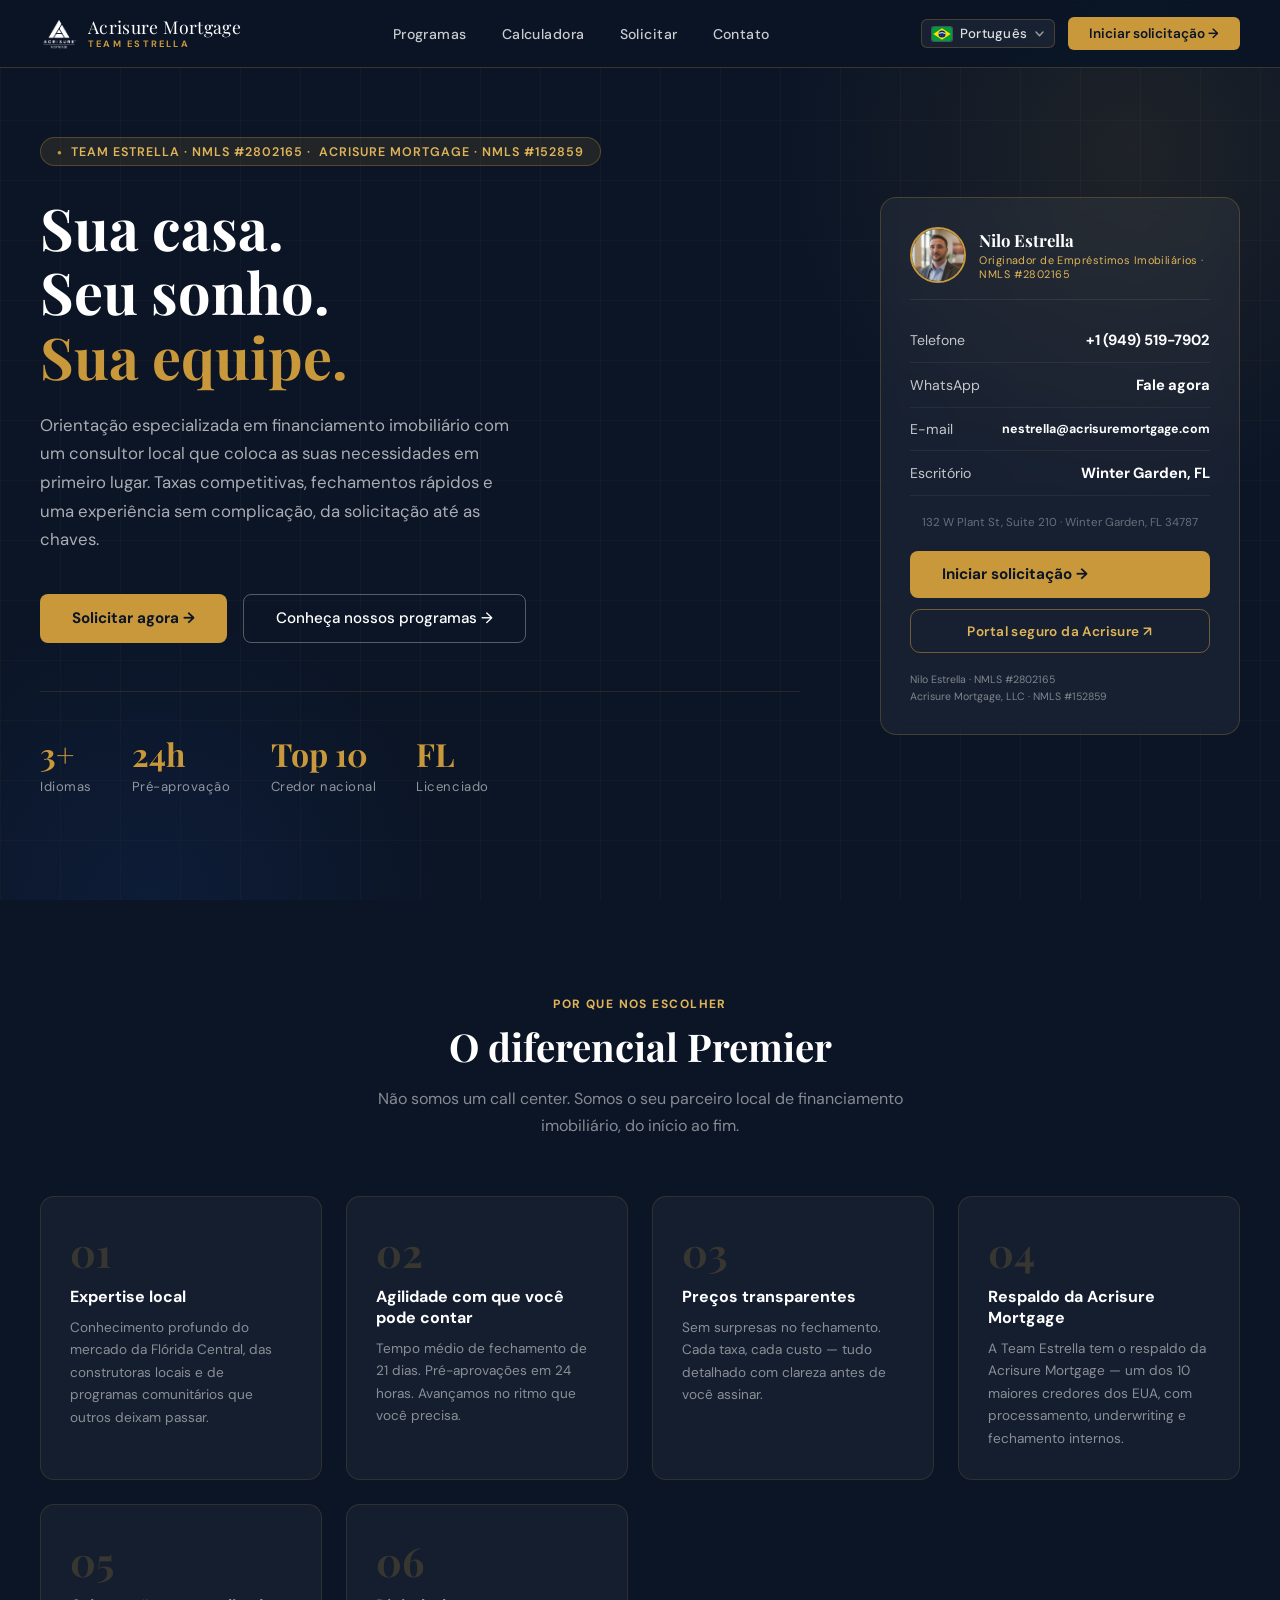
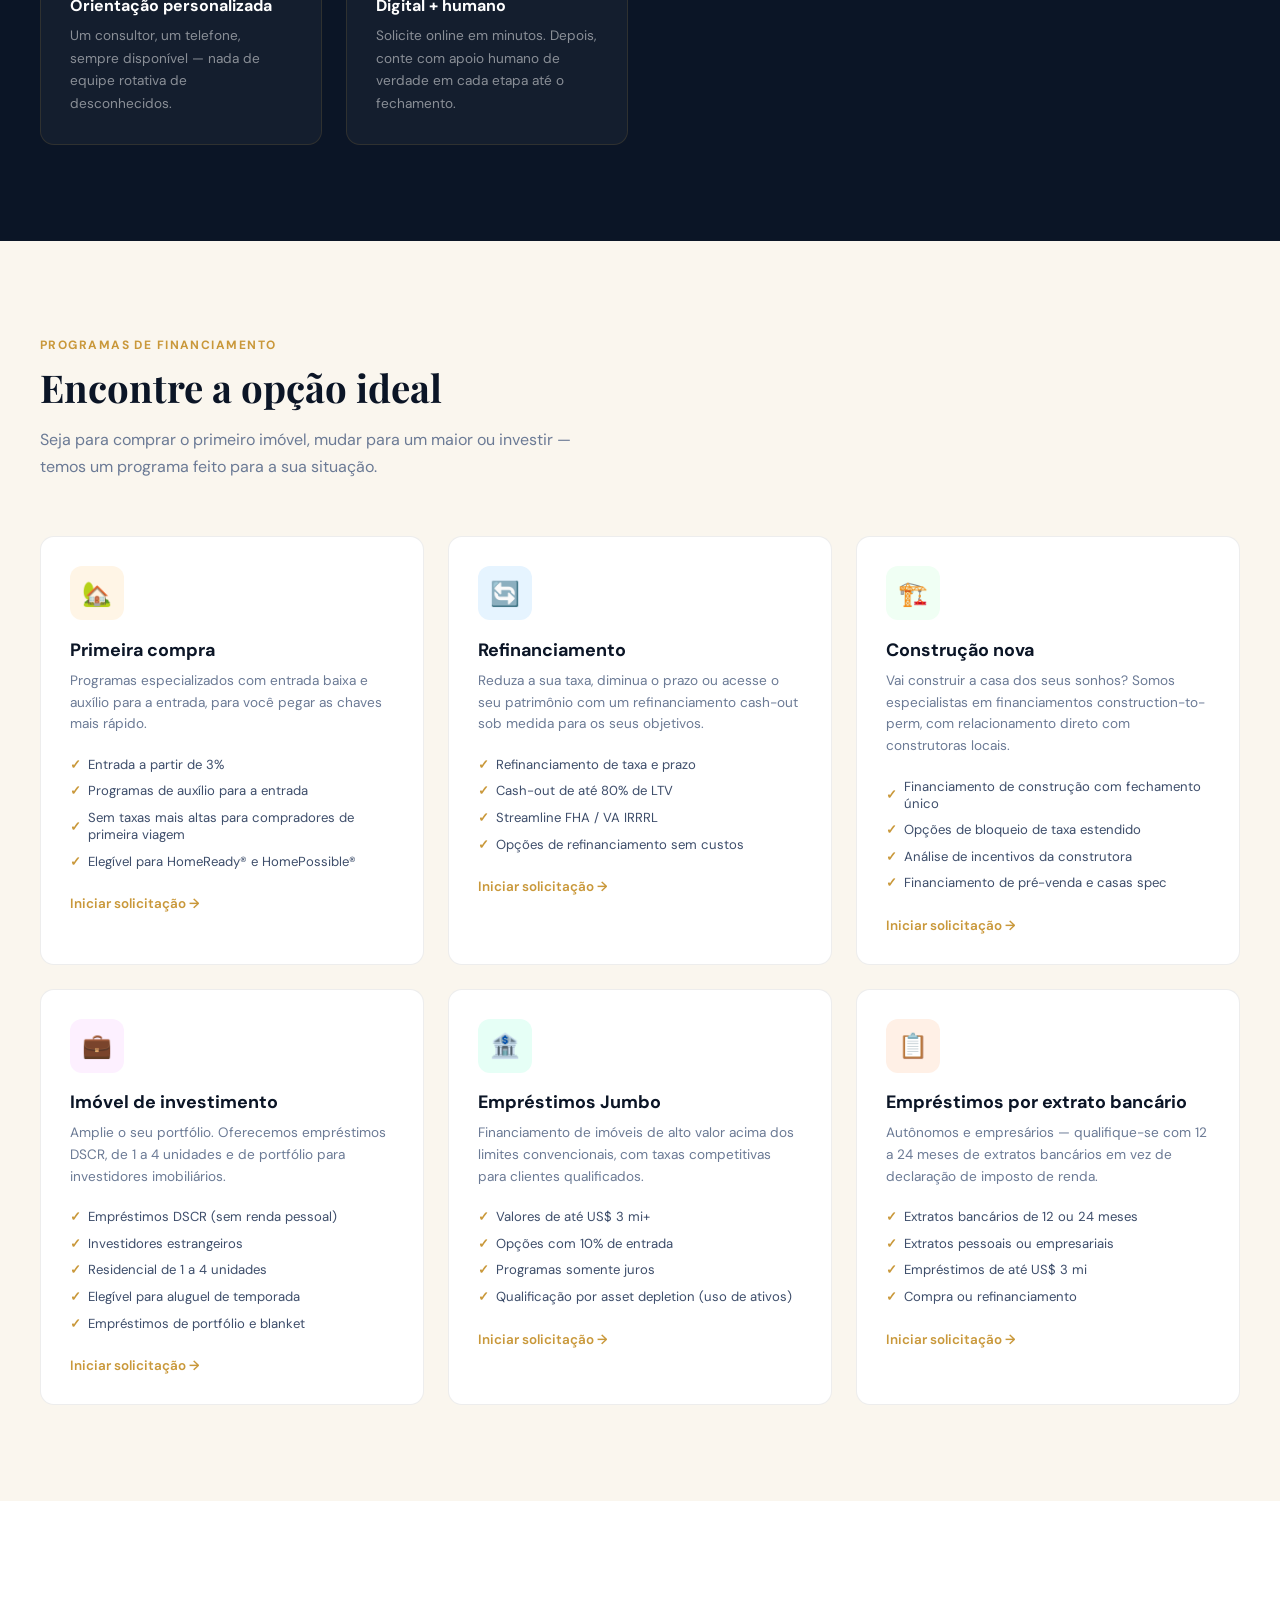
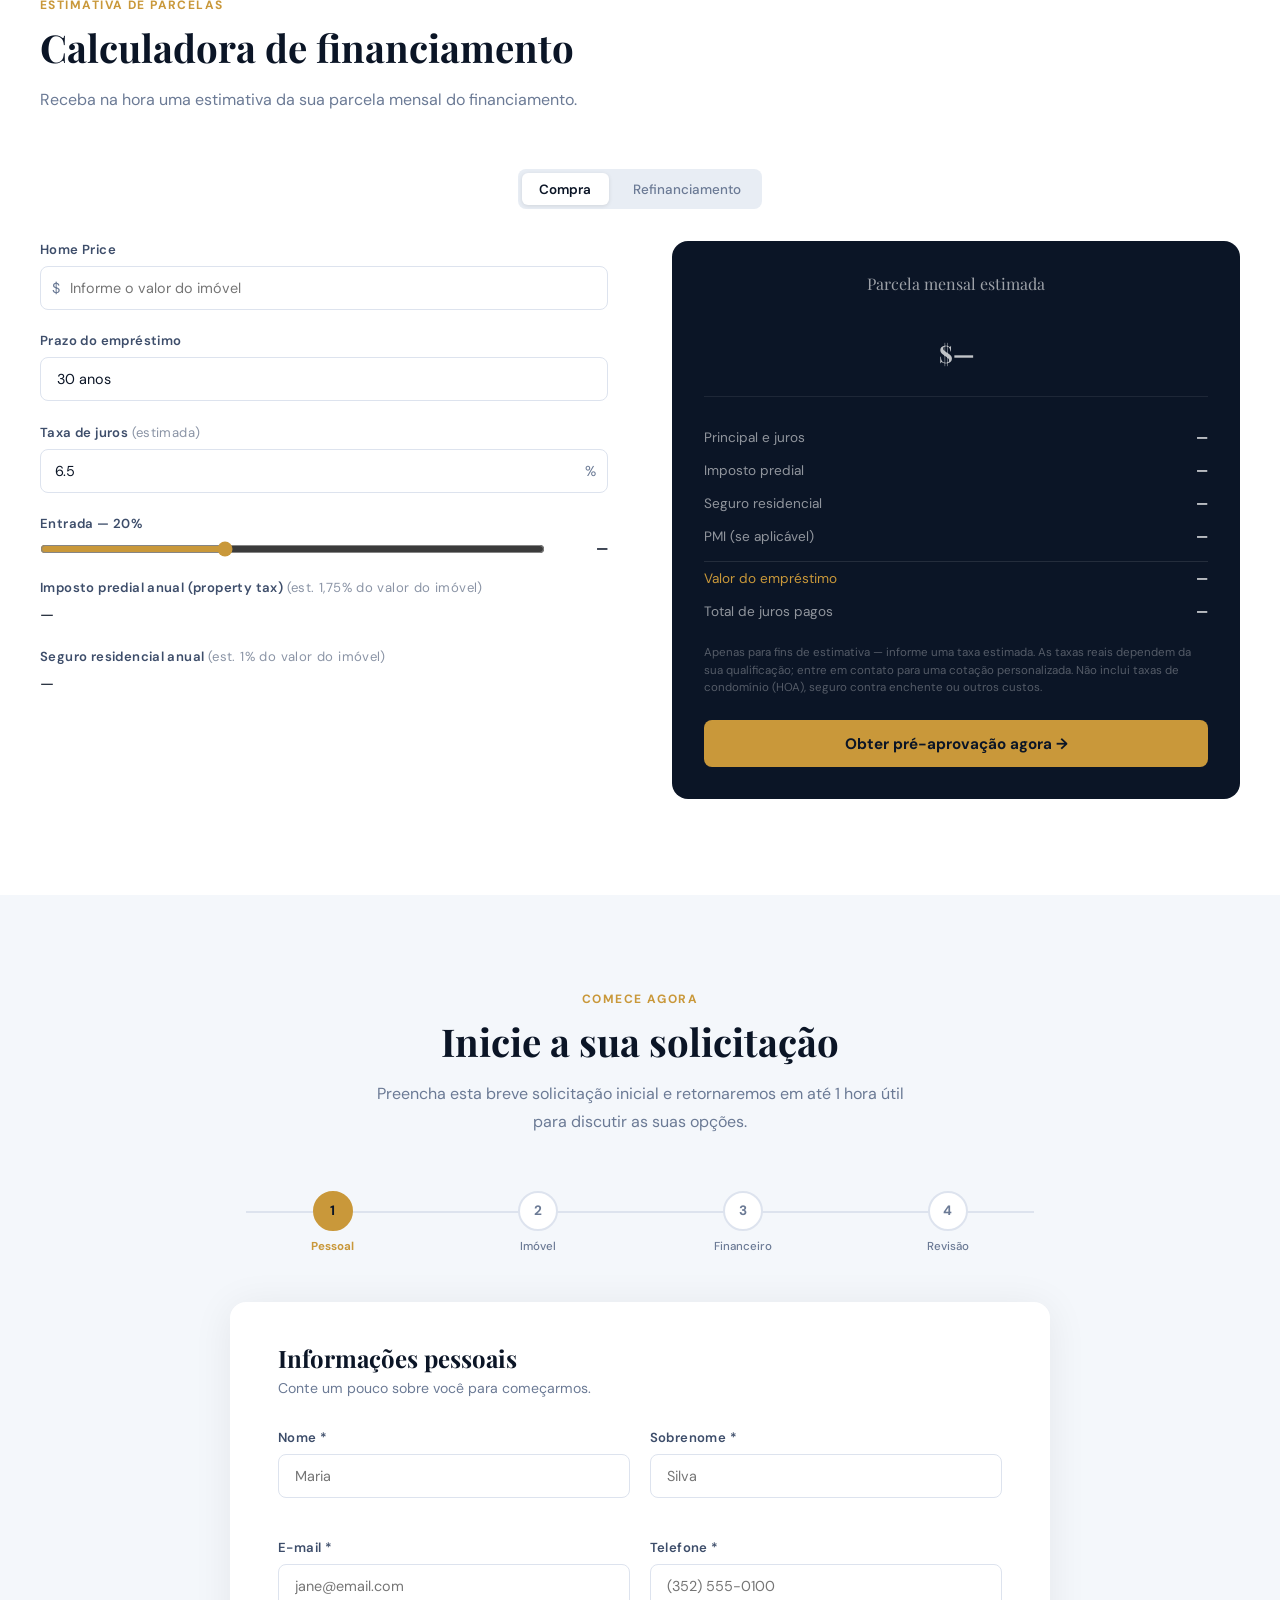
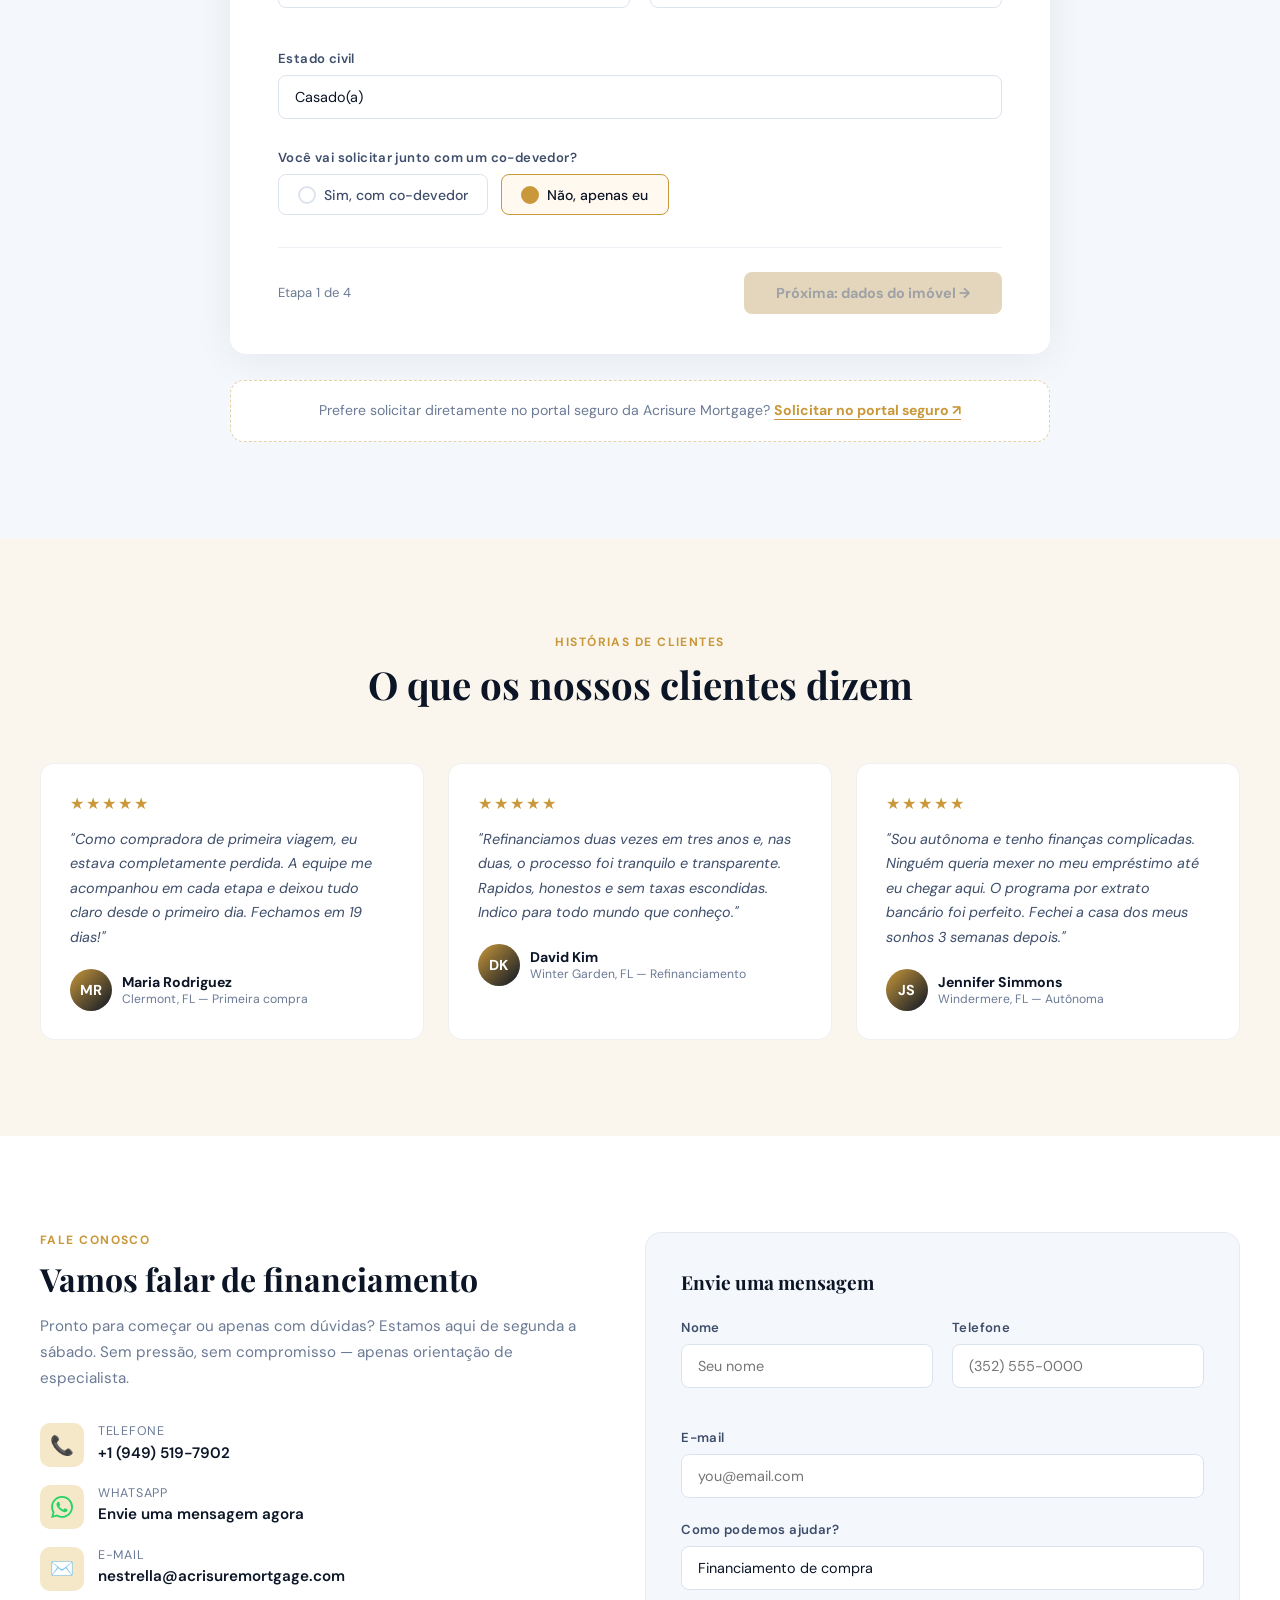
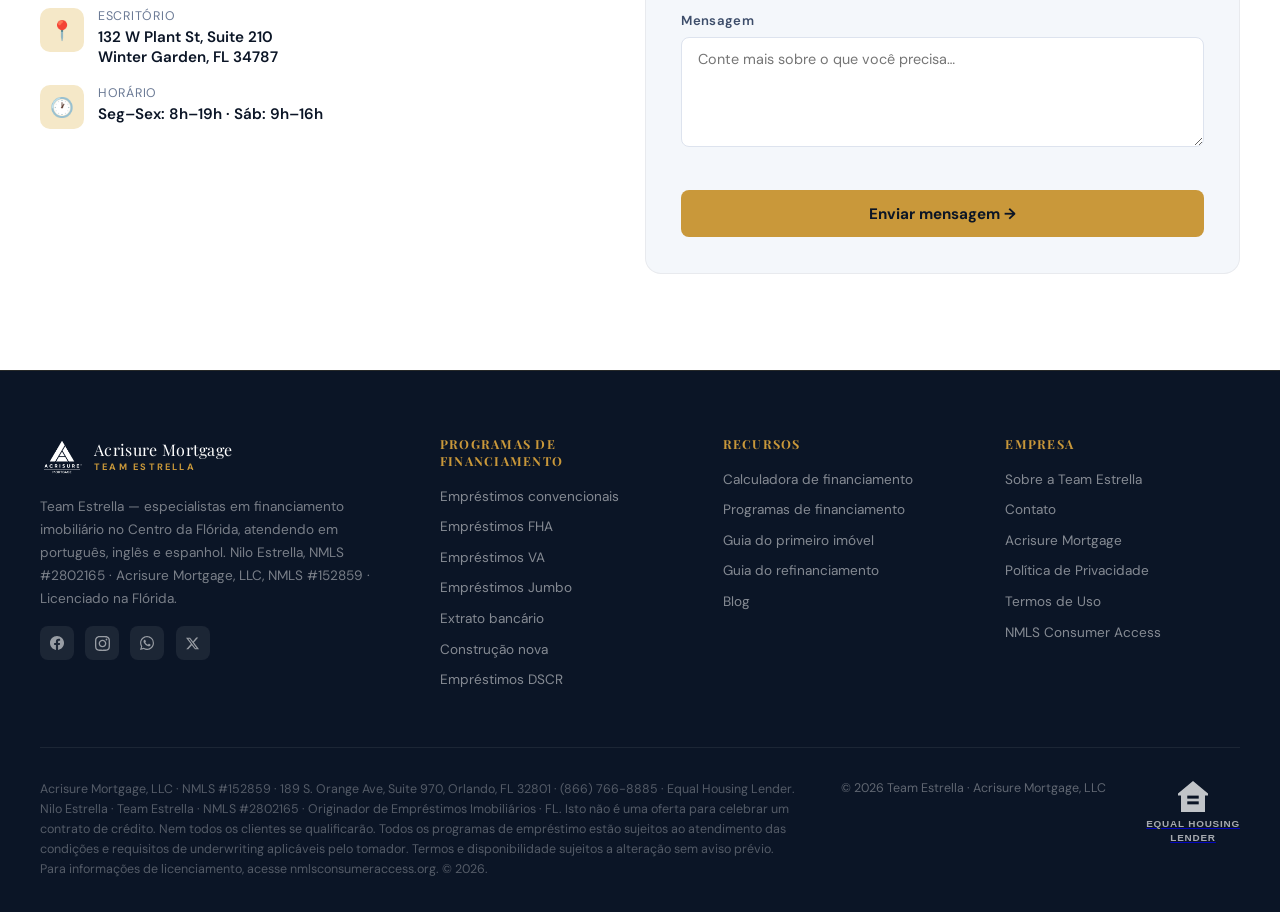
==== commit 602b95d8: "Update index.html" ====
--- a/index.html
+++ b/index.html
@@ -10,7 +10,7 @@
 
 <title>Team Estrella | Acrisure Mortgage</title>
 <meta name="description" content="Team Estrella — Nilo Estrella, NMLS #2802165, at Acrisure Mortgage. Home loans in Central Florida: purchase, refinance, DSCR, bank statement and foreign national programs. Atendimento em português.">
-<link rel="icon" type="image/png" href="assets/favicon.png">
+<link rel="icon" type="image/png" href="favicon.png">
 <link rel="preconnect" href="https://fonts.googleapis.com">
 <link href="https://fonts.googleapis.com/css2?family=Playfair+Display:wght@400;600;700&family=DM+Sans:wght@300;400;500;600&display=swap" rel="stylesheet">
 <link rel="stylesheet" href="styles.css">
@@ -59,7 +59,7 @@
 <!-- NAV -->
 <nav id="navbar">
   <a class="logo" href="#">
-    <img class="logo-img" src="assets/acrisure-logo-white.png" alt="Acrisure Mortgage">
+    <img class="logo-img" src="acrisure-logo-white.png" alt="Acrisure Mortgage">
     <span class="logo-text">Acrisure Mortgage<span class="logo-sub">Team Estrella</span></span>
   </a>
   <ul class="nav-links">
@@ -131,7 +131,7 @@
     <div class="hero-card-wrap fade-up" style="animation-delay:.2s">
       <div class="hero-rate-card hero-contact-card">
         <div class="hrc-profile">
-          <img class="hrc-avatar" src="assets/nilo-avatar.jpg" alt="Nilo Estrella — Mortgage Loan Originator">
+          <img class="hrc-avatar" src="nilo-avatar.jpg" alt="Nilo Estrella — Mortgage Loan Originator">
           <div>
             <div class="hrc-name">Nilo Estrella</div>
             <div class="hrc-role">Mortgage Loan Originator · NMLS #2802165</div>
@@ -816,7 +816,7 @@
     <div class="footer-top">
       <div class="footer-brand">
         <a class="logo" href="#">
-          <img class="logo-img" src="assets/acrisure-logo-white.png" alt="Acrisure Mortgage" style="height:44px">
+          <img class="logo-img" src="acrisure-logo-white.png" alt="Acrisure Mortgage" style="height:44px">
           <span class="logo-text" style="font-size:1rem">Acrisure Mortgage<span class="logo-sub">Team Estrella</span></span>
         </a>
         <p>Team Estrella — mortgage experts serving Central Florida in Portuguese, English and Spanish. Nilo Estrella, NMLS #2802165 · Acrisure Mortgage, LLC, NMLS #152859 · Licensed in FL.</p>
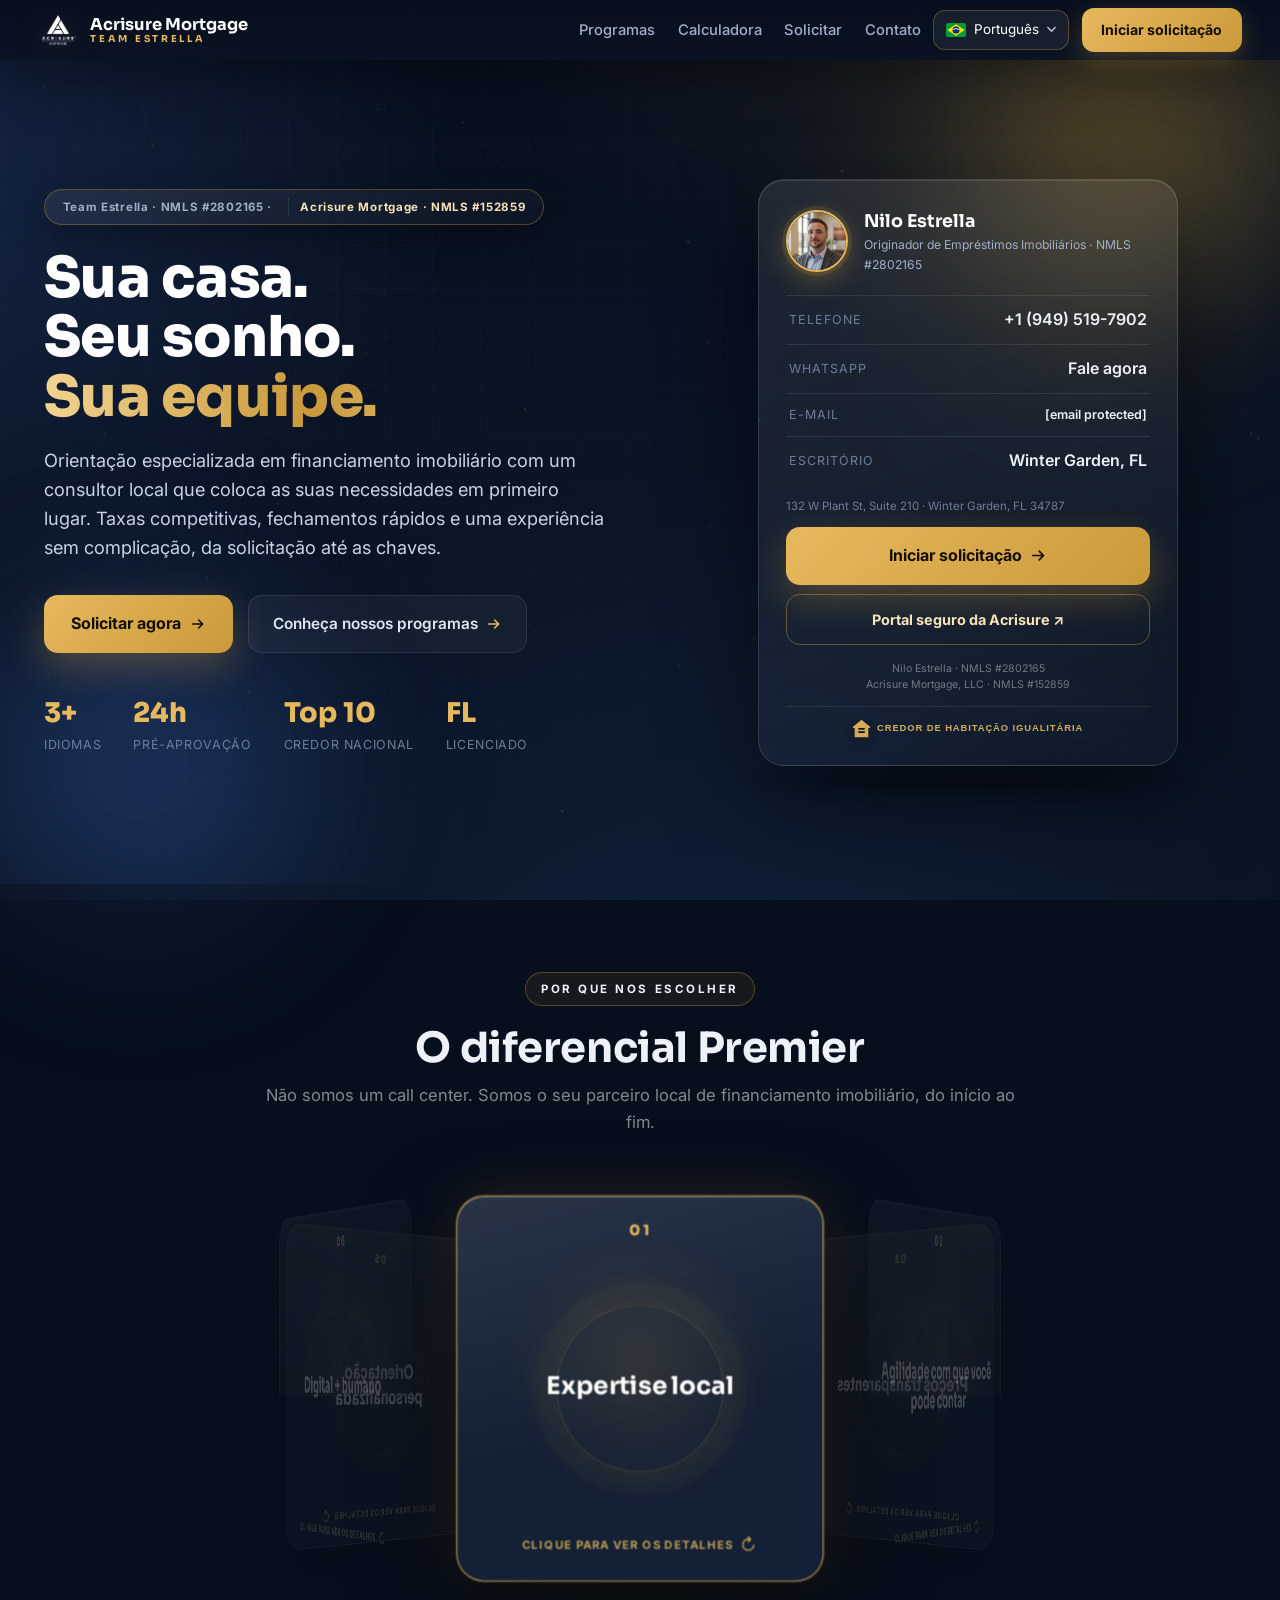
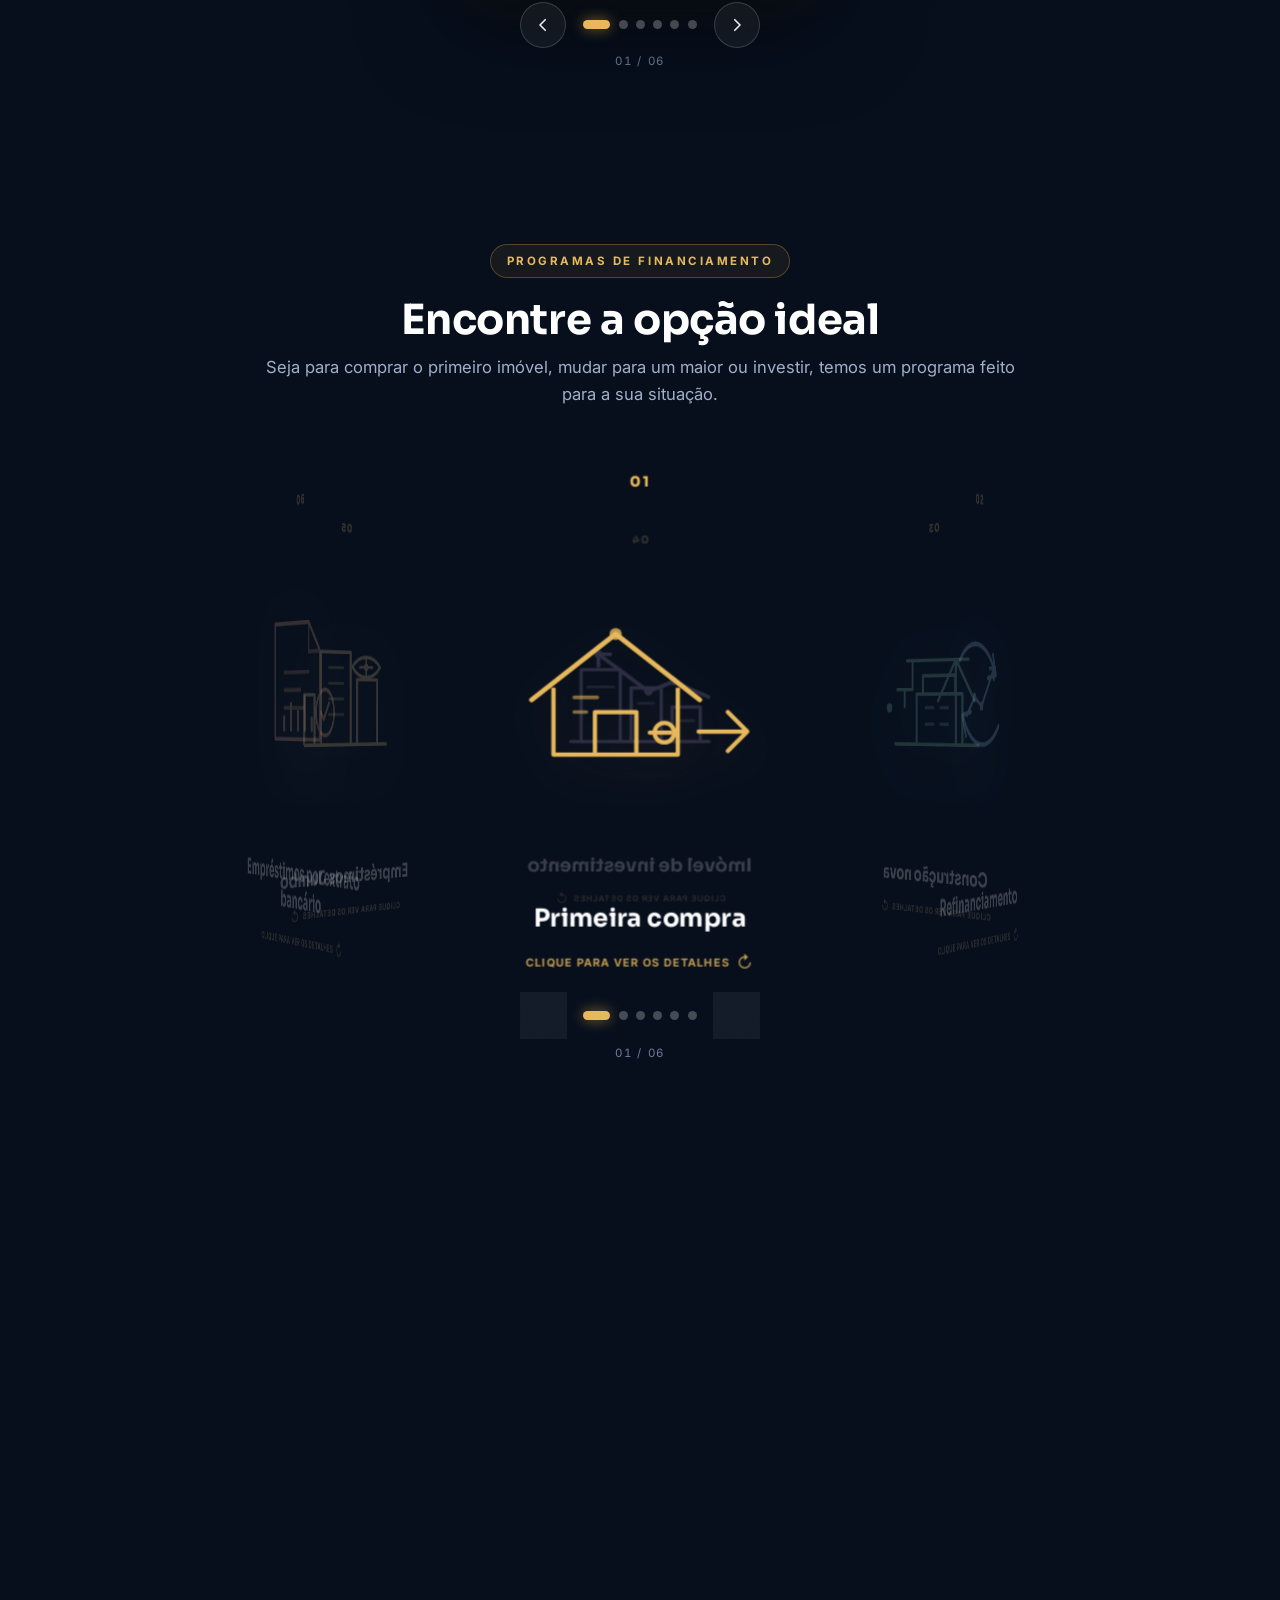
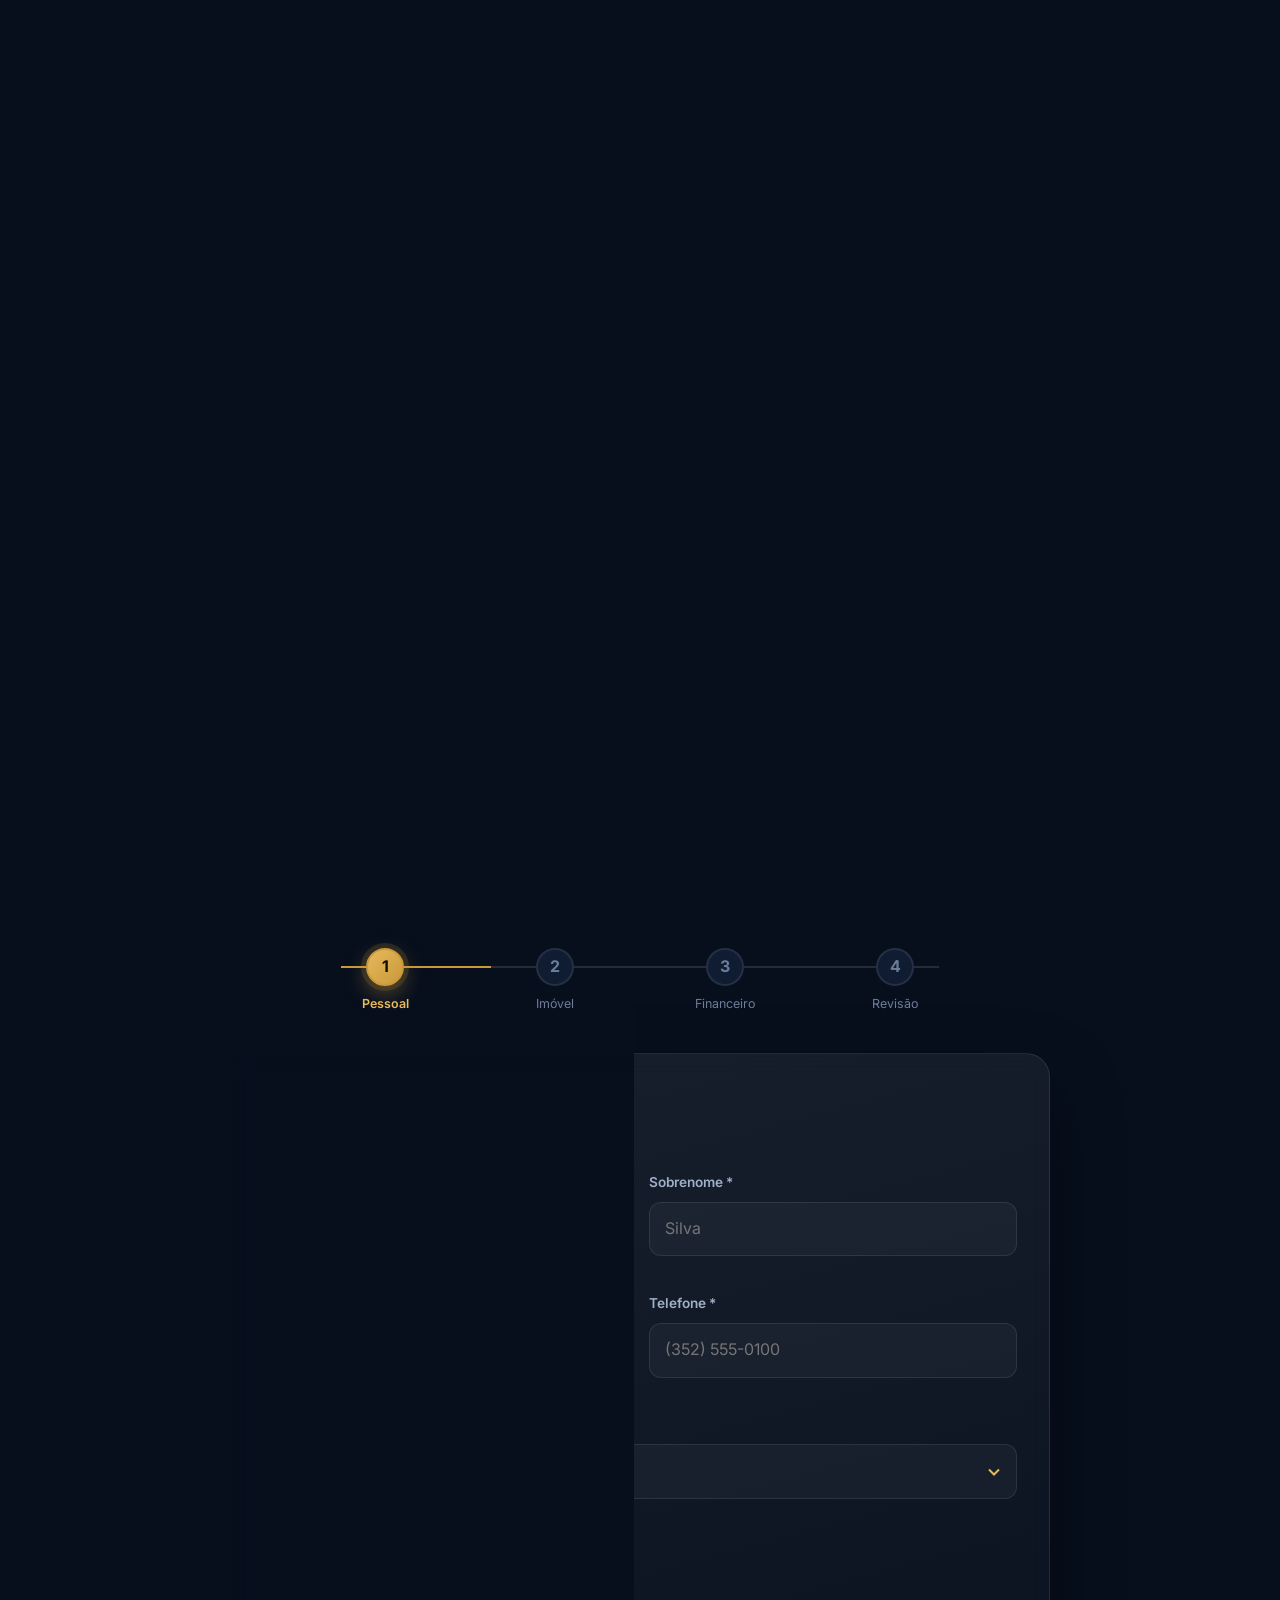
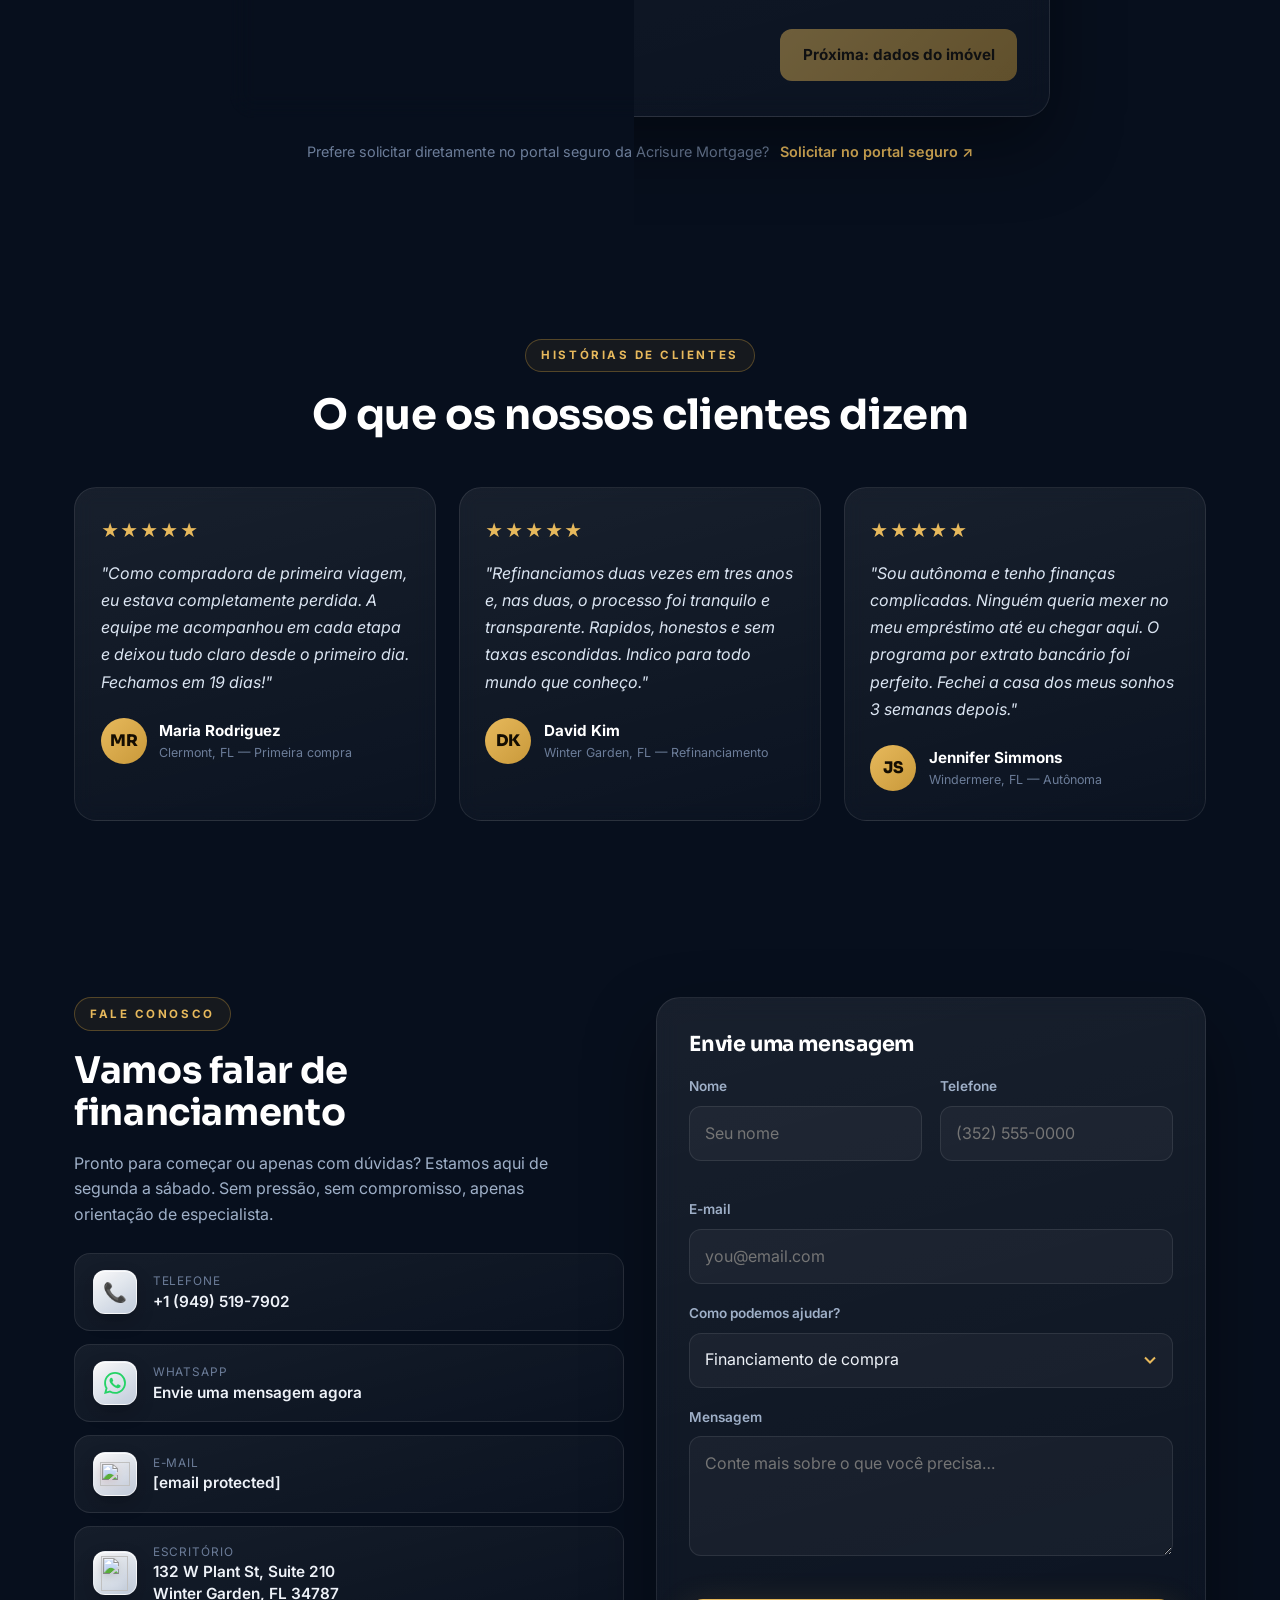
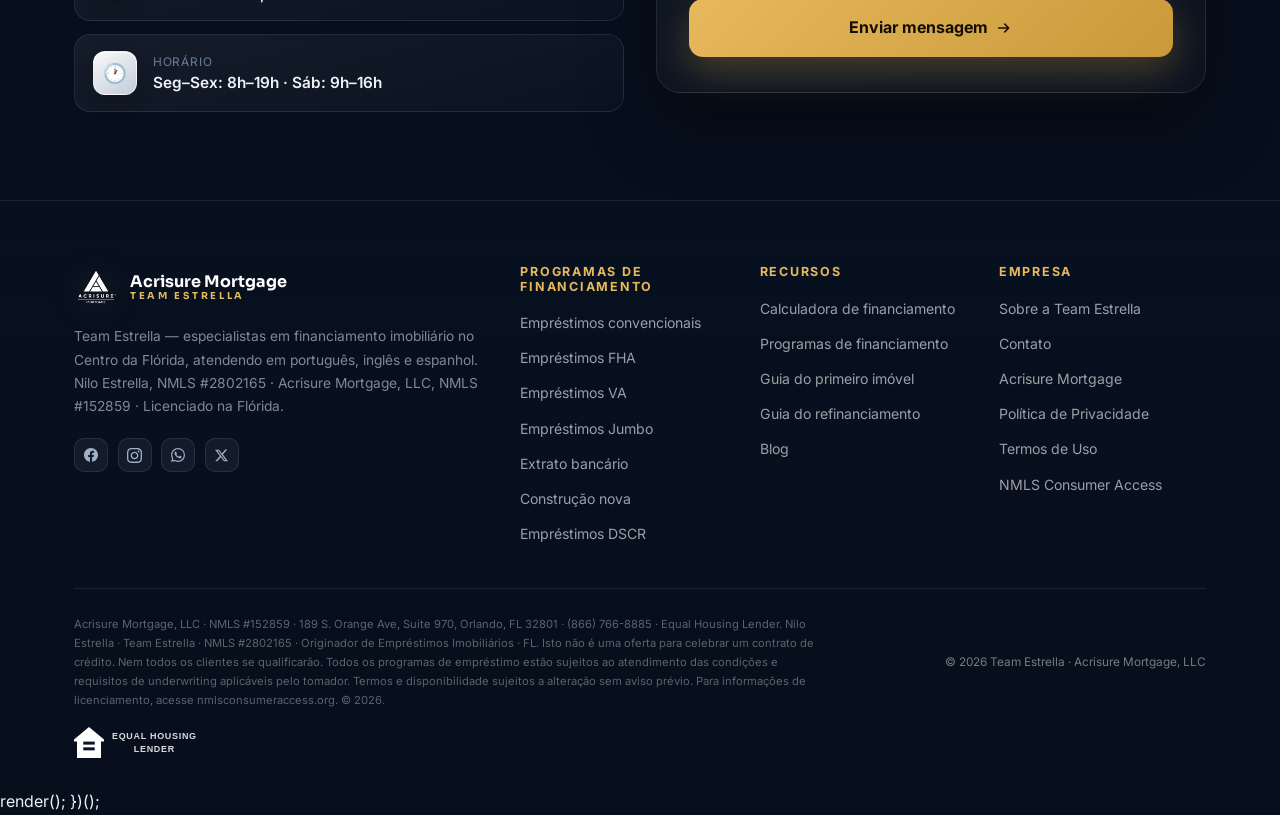
==== commit b819ca3c: "Add files via upload new page" ====
--- a/index.html
+++ b/index.html
@@ -10,12 +10,1123 @@
 
 <title>Team Estrella | Acrisure Mortgage</title>
 <meta name="description" content="Team Estrella — Nilo Estrella, NMLS #2802165, at Acrisure Mortgage. Home loans in Central Florida: purchase, refinance, DSCR, bank statement and foreign national programs. Atendimento em português.">
-<link rel="icon" type="image/png" href="favicon.png">
+<link rel="icon" type="image/png" href="acrisure-logo-white.png">
 <link rel="preconnect" href="https://fonts.googleapis.com">
-<link href="https://fonts.googleapis.com/css2?family=Playfair+Display:wght@400;600;700&family=DM+Sans:wght@300;400;500;600&display=swap" rel="stylesheet">
-<link rel="stylesheet" href="styles.css">
+<link href="https://fonts.googleapis.com/css2?family=Sora:wght@400;600;700;800&family=Inter:wght@400;500;600;700&display=swap" rel="stylesheet">
+<style>
+/* ════════════════════════════════════════════════════════════════
+   TEMA "ANALISE" APLICADO À INDEX
+   Paleta navy + dourado · glassmorphism · aurora · partículas
+   (conteúdo e scripts da index permanecem inalterados)
+   ════════════════════════════════════════════════════════════════ */
+:root{
+  --navy:#070f1d; --navy2:#0a1424; --navy3:#0f1c31; --navy4:#14243f;
+  --gold:#c9993a; --gold2:#e7b95c; --gold3:#f6e3b8;
+  --teal:#4fd1c5;
+  --ink:#eef2f8; --ink-dim:#9fb0c8; --ink-faint:#6c7d99;
+  --line:rgba(255,255,255,.09); --glass:rgba(255,255,255,.045);
+  --font-h:'Sora',ui-sans-serif,system-ui,-apple-system,'Segoe UI',sans-serif;
+  --font-b:'Inter',ui-sans-serif,system-ui,-apple-system,'Segoe UI',sans-serif;
+}
+*{margin:0;padding:0;box-sizing:border-box}
+html{scroll-behavior:smooth}
+body{
+  font-family:var(--font-b); color:var(--ink); background:var(--navy);
+  line-height:1.6; -webkit-font-smoothing:antialiased; overflow-x:hidden;
+}
+h1,h2,h3,h4,h5,h6{font-family:var(--font-h); font-weight:700; letter-spacing:-.01em; line-height:1.15}
+a{text-decoration:none; color:inherit}
+img{display:block; max-width:100%}
+button,input,select,textarea{font:inherit; color:inherit}
+::selection{background:rgba(201,153,58,.3); color:#fff}
+::-webkit-scrollbar{width:11px; height:11px}
+::-webkit-scrollbar-track{background:var(--navy2)}
+::-webkit-scrollbar-thumb{background:rgba(201,153,58,.4); border-radius:99px; border:2px solid var(--navy2)}
+::-webkit-scrollbar-thumb:hover{background:rgba(231,185,92,.6)}
+
+/* fundo global (aurora) + canvas de partículas */
+.bg{position:fixed; inset:0; z-index:0; pointer-events:none;
+  background:
+    radial-gradient(1100px 760px at 86% -12%, rgba(201,153,58,.14), transparent 60%),
+    radial-gradient(900px 720px at -8% 18%, rgba(52,92,170,.26), transparent 62%),
+    radial-gradient(1000px 900px at 55% 118%, rgba(23,58,102,.36), transparent 66%),
+    linear-gradient(180deg,#070f1d 0%, #0a1424 52%, #0a1322 100%);
+}
+#quantum{position:fixed; inset:0; z-index:0; pointer-events:none}
+.orb{position:fixed; border-radius:50%; filter:blur(70px); opacity:.5; pointer-events:none; z-index:0;
+  animation:float 16s ease-in-out infinite alternate}
+.orb-a{width:420px;height:420px;background:radial-gradient(circle, rgba(201,153,58,.42), transparent 70%);top:-8%;right:-6%}
+.orb-b{width:480px;height:480px;background:radial-gradient(circle, rgba(52,92,170,.5), transparent 70%);bottom:-12%;left:-8%;animation-delay:-8s}
+@keyframes float{from{transform:translate3d(0,0,0) scale(1)} to{transform:translate3d(30px,-40px,0) scale(1.12)}}
+
+/* garante que o conteúdo fique acima do fundo */
+#navbar,#hero,#why,#programs,#calculator,#application,#testimonials,#contact,footer,.toast{z-index:1}
+section{position:relative; padding:88px 0}
+
+/* ══════════════════ BARRA SUPERIOR (estilo "rolo") ══════════════════ */
+#navbar{position:fixed; top:0; left:0; right:0; z-index:400; min-height:60px;
+  display:flex; align-items:center; justify-content:space-between; gap:.8rem;
+  flex-wrap:nowrap;
+  padding:.45rem clamp(14px,3vw,40px);
+  background:linear-gradient(180deg, rgba(8,15,30,.99), rgba(10,19,36,.97));
+  filter:drop-shadow(0 10px 30px rgba(0,0,0,.45)); transition:background .3s}
+.logo{display:flex; align-items:center; gap:12px; min-width:0}
+.logo-img{height:40px; width:auto; flex-shrink:0; filter:drop-shadow(0 4px 16px rgba(201,153,58,.25))}
+.logo-text{display:flex; flex-direction:column; line-height:1.1; font-family:var(--font-h); font-weight:700;
+  font-size:1.02rem; color:#fff; white-space:nowrap}
+.logo-sub{font-size:.6rem; font-weight:700; letter-spacing:.28em; text-transform:uppercase; color:var(--gold2)}
+.nav-links{display:flex; align-items:center; gap:1.6rem 1.4rem; list-style:none; flex:1 1 auto; min-width:0; flex-wrap:wrap; justify-content:flex-end}
+.nav-links a{font-size:.92rem; font-weight:500; color:var(--ink-dim); transition:.2s; position:relative}
+.nav-links a:hover{color:#fff}
+.nav-links a::after{content:""; position:absolute; left:0; bottom:-6px; height:2px; width:0;
+  background:linear-gradient(90deg,var(--gold2),var(--gold)); transition:width .25s; border-radius:2px}
+.nav-links a:hover::after{width:100%}
+.nav-right{display:flex; align-items:center; gap:.8rem}
+
+/* seletor de idioma */
+.lang-switch{position:relative}
+.lang-btn{display:flex; align-items:center; gap:.5rem;
+  background:rgba(255,255,255,.06); border:1px solid rgba(201,153,58,.35);
+  color:#fff; padding:.5rem .75rem; border-radius:12px; cursor:pointer; font-size:.84rem; transition:.2s}
+.lang-btn:hover{border-color:var(--gold2); background:rgba(201,153,58,.1)}
+.lang-btn .flag{width:20px; height:14px; border-radius:2px; overflow:hidden; display:block; flex-shrink:0}
+.lang-caret{width:9px; height:7px; opacity:.7}
+.lang-menu{display:none; position:absolute; right:0; top:calc(100% + 10px);
+  background:var(--navy3); border:1px solid rgba(201,153,58,.3); border-radius:14px;
+  overflow:hidden; min-width:196px; box-shadow:0 24px 60px rgba(0,0,0,.55); z-index:60; list-style:none}
+.lang-switch.open .lang-menu{display:block}
+.lang-opt{display:flex; align-items:center; gap:.65rem; width:100%;
+  background:none; border:0; color:rgba(255,255,255,.78); padding:.72rem .92rem;
+  cursor:pointer; text-align:left; font-size:.86rem}
+.lang-opt:hover{background:rgba(201,153,58,.12); color:var(--gold3)}
+.lang-opt[aria-checked="true"]{color:var(--gold2); background:rgba(201,153,58,.14)}
+.lang-opt .flag{width:22px; height:15px; border-radius:2px; overflow:hidden; flex-shrink:0}
+.lang-txt{display:flex; flex-direction:column; line-height:1.2}
+.lang-native{font-weight:600}
+.lang-country{font-size:.68rem; opacity:.6}
+.lang-check{width:12px; height:10px; margin-left:auto; opacity:0; color:var(--gold2)}
+.lang-opt[aria-checked="true"] .lang-check{opacity:1}
+
+.nav-cta{background:linear-gradient(135deg,var(--gold2),var(--gold));
+  color:#140d02; font-weight:700; font-size:.88rem; padding:.66rem 1.2rem; border-radius:12px;
+  transition:.22s; white-space:nowrap; box-shadow:0 8px 24px rgba(201,153,58,.28)}
+.nav-cta:hover{transform:translateY(-2px); box-shadow:0 14px 34px rgba(201,153,58,.42)}
+
+/* ══════════════════ BOTÕES GERAIS ══════════════════ */
+.btn-primary, .prog-cta, .calc-apply-btn .btn-primary, .btn-portal{
+  display:inline-flex; align-items:center; justify-content:center; gap:.5rem;
+  background:linear-gradient(135deg,var(--gold2),var(--gold)); color:#140d02;
+  font-weight:700; font-size:1rem; padding:1rem 1.7rem; border-radius:14px;
+  transition:.22s; box-shadow:0 14px 38px rgba(201,153,58,.32); border:0; cursor:pointer; text-decoration:none}
+.btn-primary:hover,.prog-cta:hover{transform:translateY(-3px); box-shadow:0 22px 50px rgba(201,153,58,.45)}
+.btn-primary::after,.prog-cta::after,.nav-cta::after{content:""; width:1.05em; height:1.05em; flex:0 0 auto;
+  background:url("data:image/svg+xml,%3Csvg xmlns='http://www.w3.org/2000/svg' width='22' height='22' viewBox='0 0 24 24' fill='none' stroke='%23140d02' stroke-width='2.4' stroke-linecap='round' stroke-linejoin='round'%3E%3Cpath d='M4 12h14M13 6l6 6-6 6'/%3E%3C/svg%3E") center/contain no-repeat; transition:transform .25s ease}
+.btn-outline::after{content:""; width:1.05em; height:1.05em; flex:0 0 auto;
+  background:url("data:image/svg+xml,%3Csvg xmlns='http://www.w3.org/2000/svg' width='22' height='22' viewBox='0 0 24 24' fill='none' stroke='%23e7b95c' stroke-width='2.4' stroke-linecap='round' stroke-linejoin='round'%3E%3Cpath d='M4 12h14M13 6l6 6-6 6'/%3E%3C/svg%3E") center/contain no-repeat; transition:transform .25s ease}
+.btn-primary:hover::after,.prog-cta:hover::after,.nav-cta:hover::after,.btn-outline:hover::after{transform:translateX(5px)}
+.btn-next::after{content:""; width:1.05em; height:1.05em; flex:0 0 auto;
+  background:url("data:image/svg+xml,%3Csvg xmlns='http://www.w3.org/2000/svg' width='22' height='22' viewBox='0 0 24 24' fill='none' stroke='%23140d02' stroke-width='2.4' stroke-linecap='round' stroke-linejoin='round'%3E%3Cpath d='M4 12h14M13 6l6 6-6 6'/%3E%3C/svg%3E") center/contain no-repeat; transition:transform .25s ease}
+.btn-next:hover::after{transform:translateX(5px)}
+
+.btn-outline{display:inline-flex; align-items:center; gap:.55rem; color:#dfe7f2;
+  border:1px solid var(--line); background:var(--glass); border-radius:14px;
+  padding:1rem 1.5rem; font-weight:600; font-size:.96rem; transition:.22s; text-decoration:none}
+.btn-outline:hover{border-color:rgba(201,153,58,.5); color:#fff; background:rgba(201,153,58,.08)}
+
+.btn-portal{background:transparent; border:1px solid rgba(201,153,58,.45); color:var(--gold3);
+  box-shadow:none; padding:.8rem 1.2rem; font-size:.9rem}
+.btn-portal:hover{background:rgba(201,153,58,.12); transform:translateY(-2px)}
+
+/* ══════════════════ HERO ══════════════════ */
+#hero{padding-top:148px; overflow:hidden}
+.hero-bg-grid{position:absolute; inset:0; pointer-events:none; opacity:.5;
+  background-image:linear-gradient(rgba(255,255,255,.04) 1px, transparent 1px),
+    linear-gradient(90deg, rgba(255,255,255,.04) 1px, transparent 1px);
+  background-size:48px 48px; mask-image:radial-gradient(circle at 30% 30%, #000, transparent 70%)}
+.hero-glow,.hero-glow2{position:absolute; border-radius:50%; filter:blur(80px); pointer-events:none}
+.hero-glow{width:520px;height:520px;background:radial-gradient(circle, rgba(201,153,58,.3), transparent 70%);top:-10%;right:-6%}
+.hero-glow2{width:480px;height:480px;background:radial-gradient(circle, rgba(52,92,170,.4), transparent 70%);bottom:-14%;left:-8%}
+.hero-inner{position:relative; z-index:2; width:min(1240px,100%); margin:0 auto; padding:0 24px;
+  display:grid; grid-template-columns:1.05fr .95fr; gap:clamp(2rem,5vw,4.6rem); align-items:center; min-height:72vh}
+.hero-content{position:relative; z-index:2}
+.hero-badge{display:inline-flex; align-items:center; gap:.5rem; margin-bottom:1.4rem;
+  background:linear-gradient(165deg, rgba(255,255,255,.08), rgba(255,255,255,.02));
+  border:1px solid rgba(201,153,58,.35); border-radius:999px; padding:.5rem 1.1rem;
+  backdrop-filter:blur(10px); box-shadow:0 12px 34px rgba(0,0,0,.3)}
+.badge-part{font-size:.72rem; font-weight:700; letter-spacing:.06em; color:var(--ink-dim)}
+.badge-part + .badge-part{margin-left:.5rem; padding-left:.7rem; border-left:1px solid var(--line); color:var(--gold3)}
+.hero-title{font-size:clamp(2.1rem,4.4vw,3.6rem); line-height:1.06; margin-bottom:1.2rem; font-weight:800; color:#fff}
+.hero-title-line{display:block; white-space:nowrap}
+.hero-title em{font-style:normal; background:linear-gradient(92deg,#f2d391 0%, var(--gold) 45%, #f8e7bd 100%);
+  -webkit-background-clip:text; background-clip:text; color:transparent}
+.hero-sub{font-size:clamp(1rem,1.5vw,1.14rem); color:#c7d3e4; max-width:560px; margin-bottom:2rem}
+.hero-btns{display:flex; flex-wrap:wrap; gap:.9rem; align-items:center; margin-bottom:2.4rem}
+.hero-stats{display:flex; flex-wrap:wrap; gap:2rem}
+.stat{display:flex; flex-direction:column}
+.stat-num{font-family:var(--font-h); font-weight:800; font-size:1.7rem; color:var(--gold2)}
+.stat-label{font-size:.78rem; color:var(--ink-faint); letter-spacing:.05em; text-transform:uppercase}
+
+/* card de contato do hero */
+.hero-card-wrap{position:relative; z-index:2; display:flex; justify-content:center; perspective:1400px}
+.hero-rate-card{position:relative; width:min(420px,100%); transform-style:preserve-3d;
+  background:linear-gradient(160deg, rgba(255,255,255,.09), rgba(255,255,255,.02));
+  border:1px solid rgba(255,255,255,.12); border-radius:26px; padding:1.7rem 1.7rem;
+  backdrop-filter:blur(14px); box-shadow:0 40px 90px rgba(0,0,0,.5), inset 0 1px 0 rgba(255,255,255,.12);
+  transition:transform .25s ease-out}
+.hero-contact-card .hrc-profile{display:flex; align-items:center; gap:1rem; margin-bottom:1.3rem}
+.hrc-avatar{width:62px;height:62px;border-radius:50%;object-fit:cover;
+  border:2px solid var(--gold2); box-shadow:0 0 0 4px rgba(201,153,58,.15), 0 8px 26px rgba(201,153,58,.35)}
+.hrc-name{font-family:var(--font-h); font-weight:700; font-size:1.1rem; color:#fff}
+.hrc-role{font-size:.76rem; color:var(--ink-dim)}
+.hrc-row{display:flex; align-items:center; justify-content:space-between; gap:.5rem;
+  padding:.7rem .2rem; border-top:1px solid var(--line); text-decoration:none; color:var(--ink)}
+.hrc-row:hover .hrc-val{color:var(--gold2)}
+.hrc-prog{font-size:.78rem; color:var(--ink-faint); text-transform:uppercase; letter-spacing:.08em}
+.hrc-val{font-weight:600; color:var(--ink); text-align:right}
+.hrc-updated{font-size:.72rem; color:var(--ink-faint); margin:.8rem 0; line-height:1.4}
+.hrc-actions{display:flex; flex-direction:column; gap:.6rem; margin-top:.6rem}
+.hrc-nmls{font-size:.66rem; color:rgba(255,255,255,.4); line-height:1.5; margin-top:1rem; text-align:center}
+
+.section-inner{width:min(1180px,100%); margin:0 auto; padding:0 24px}
+.section-header{max-width:760px; margin:0 auto 3rem}
+.section-header.centered{text-align:center}
+.section-tag{display:inline-block; font-size:.72rem; font-weight:700; letter-spacing:.22em;
+  text-transform:uppercase; color:var(--gold2); border:1px solid rgba(201,153,58,.35);
+  border-radius:99px; padding:.42rem .95rem; margin-bottom:1rem; background:rgba(201,153,58,.08)}
+.section-title{font-size:clamp(1.7rem,3.4vw,2.6rem); color:#fff; margin:.2rem 0 .6rem}
+.section-sub{color:var(--ink-dim); font-size:1.04rem}
+
+/* ══════════════════ WHY US ══════════════════ */
+.why-grid{display:grid; grid-template-columns:repeat(3,1fr); gap:1.4rem}
+.why-card{background:linear-gradient(165deg, rgba(255,255,255,.07), rgba(255,255,255,.02));
+  border:1px solid var(--line); border-radius:20px; padding:1.7rem 1.6rem;
+  backdrop-filter:blur(10px); transition:transform .25s, border-color .25s, box-shadow .25s}
+.why-card:hover{transform:translateY(-6px); border-color:rgba(201,153,58,.4);
+  box-shadow:0 26px 60px rgba(0,0,0,.4), inset 0 1px 0 rgba(255,255,255,.1)}
+.why-num{font-family:var(--font-h); font-weight:800; font-size:1.5rem; color:var(--gold2); margin-bottom:.7rem}
+.why-title{font-size:1.2rem; color:#fff; margin-bottom:.6rem}
+.why-desc{color:var(--ink-dim); font-size:.96rem; line-height:1.6}
+
+/* ══════════════════ PROGRAMS ══════════════════ */
+.programs-grid{display:grid; grid-template-columns:repeat(3,1fr); gap:1.4rem}
+.prog-card{background:linear-gradient(165deg, rgba(255,255,255,.07), rgba(255,255,255,.02));
+  border:1px solid var(--line); border-radius:22px; padding:1.8rem 1.6rem;
+  backdrop-filter:blur(10px); display:flex; flex-direction:column;
+  transition:transform .25s, border-color .25s, box-shadow .25s}
+.prog-card:hover{transform:translateY(-6px); border-color:rgba(201,153,58,.4);
+  box-shadow:0 26px 60px rgba(0,0,0,.4), inset 0 1px 0 rgba(255,255,255,.1)}
+.prog-icon-wrap{width:58px;height:58px;border-radius:16px;display:grid;place-items:center;font-size:1.7rem;margin-bottom:1rem}
+.prog-title{font-size:1.22rem; color:#fff; margin-bottom:.5rem}
+.prog-desc{color:var(--ink-dim); font-size:.95rem; line-height:1.6; margin-bottom:1rem}
+.prog-features{list-style:none; margin-bottom:1.4rem; display:flex; flex-direction:column; gap:.5rem}
+.prog-features li{position:relative; padding-left:1.5rem; font-size:.9rem; color:#cdd8e8}
+.prog-features li::before{content:"✓"; position:absolute; left:0; top:0; color:var(--gold2); font-weight:800}
+.prog-cta{width:100%; margin-top:auto; font-size:.92rem; padding:.85rem 1rem}
+
+/* ══════════════════ CALCULATOR ══════════════════ */
+.calc-tabs-wrap{display:flex; justify-content:center; margin-bottom:1.6rem}
+.rate-tabs{display:inline-flex; background:rgba(255,255,255,.05); border:1px solid var(--line);
+  border-radius:14px; padding:.3rem; gap:.3rem; backdrop-filter:blur(8px)}
+.rate-tab{border:0; background:transparent; color:var(--ink-dim); font-weight:600; font-size:.92rem;
+  padding:.6rem 1.4rem; border-radius:11px; cursor:pointer; transition:.2s}
+.rate-tab.active{background:linear-gradient(135deg,var(--gold2),var(--gold)); color:#140d02}
+.calc-wrap{display:grid; grid-template-columns:1.1fr .9fr; gap:1.6rem; align-items:start}
+.calc-controls,.calc-result{background:linear-gradient(165deg, rgba(255,255,255,.07), rgba(255,255,255,.02));
+  border:1px solid var(--line); border-radius:22px; padding:1.8rem 1.7rem; backdrop-filter:blur(10px);
+  box-shadow:0 26px 60px rgba(0,0,0,.35)}
+.form-group{margin-bottom:1.2rem}
+.form-label{display:block; font-size:.85rem; font-weight:600; color:var(--ink-dim); margin-bottom:.5rem}
+.input-prefix,.input-suffix{display:flex; align-items:center; background:rgba(255,255,255,.04);
+  border:1px solid var(--line); border-radius:12px; padding:0 .9rem; transition:.2s}
+.input-prefix span,.input-suffix span{color:var(--gold2); font-weight:700; font-size:1.05rem}
+.input-prefix input,.input-suffix input{flex:1; background:transparent; border:0; outline:none;
+  padding:.85rem .6rem; color:var(--ink); font-size:1rem; width:100%}
+.input-suffix{flex-direction:row-reverse}
+.input-suffix input{text-align:right}
+.form-input,.form-select{width:100%; background:rgba(255,255,255,.04); border:1px solid var(--line);
+  border-radius:12px; padding:.85rem .95rem; color:var(--ink); font-size:1rem; outline:none; transition:.2s}
+.form-input:focus,.form-select:focus{border-color:var(--gold); box-shadow:0 0 0 3px rgba(201,153,58,.16)}
+.form-select{appearance:none; background-image:url("data:image/svg+xml,%3Csvg xmlns='http://www.w3.org/2000/svg' width='12' height='8' fill='none' stroke='%23e7b95c' stroke-width='2'%3E%3Cpath d='M1 1.5 6 6.5 11 1.5'/%3E%3C/svg%3E"); background-repeat:no-repeat; background-position:right 1rem center; padding-right:2.4rem}
+.range-row{display:flex; align-items:center; gap:1rem}
+input[type=range]{-webkit-appearance:none; appearance:none; height:6px; border-radius:99px; flex:1;
+  background:linear-gradient(90deg,var(--gold) var(--p,40%), rgba(255,255,255,.12) var(--p,40%)); outline:none}
+input[type=range]::-webkit-slider-thumb{-webkit-appearance:none; width:20px;height:20px;border-radius:50%;
+  background:linear-gradient(135deg,var(--gold2),var(--gold)); cursor:pointer; border:3px solid var(--navy3);
+  box-shadow:0 4px 12px rgba(201,153,58,.5)}
+input[type=range]::-moz-range-thumb{width:18px;height:18px;border-radius:50%;border:3px solid var(--navy3);
+  background:linear-gradient(135deg,var(--gold2),var(--gold)); cursor:pointer}
+.range-val{font-family:var(--font-h); font-weight:700; color:var(--gold2); min-width:54px; text-align:right}
+.calc-rate-display{font-family:var(--font-h); font-weight:700; font-size:1.15rem; color:var(--ink);
+  background:rgba(255,255,255,.04); border:1px solid var(--line); border-radius:12px; padding:.85rem .95rem}
+.calc-rate-display.has-value{color:var(--gold2)}
+.monthly-pay{font-family:var(--font-h); font-weight:800; font-size:clamp(2.2rem,4vw,3rem); color:#fff;
+  display:flex; align-items:baseline; gap:.3rem; margin:.4rem 0 1.4rem}
+.monthly-pay.placeholder{color:var(--ink-faint)}
+.monthly-pay span:first-child{color:var(--gold2); font-size:.6em}
+.calc-breakdown{display:flex; flex-direction:column; gap:.55rem; margin-bottom:1.2rem}
+.breakdown-row{display:flex; justify-content:space-between; font-size:.92rem; padding-bottom:.55rem;
+  border-bottom:1px solid rgba(255,255,255,.06)}
+.breakdown-row .bl{color:var(--ink-dim)}
+.breakdown-row .bv{font-weight:600; color:var(--ink)}
+.calc-disclaimer{font-size:.78rem; color:var(--ink-faint); line-height:1.55; margin-bottom:1.2rem}
+.calc-apply-btn{margin-top:.4rem}
+
+/* ══════════════════ APPLICATION (multi-step) ══════════════════ */
+.steps-bar{display:flex; justify-content:space-between; max-width:680px; margin:0 auto 2.4rem; position:relative}
+.steps-bar::before{content:""; position:absolute; top:18px; left:6%; right:6%; height:2px;
+  background:linear-gradient(90deg,var(--gold) 0%, var(--gold) 25%, rgba(255,255,255,.12) 25%); z-index:0}
+.step-dot-wrap{flex:1; display:flex; flex-direction:column; align-items:center; gap:.5rem; position:relative; z-index:1}
+.step-dot{width:38px;height:38px;border-radius:50%; display:grid; place-items:center; font-weight:700;
+  background:var(--navy3); border:2px solid var(--line); color:var(--ink-faint); transition:.3s}
+.step-dot.active{border-color:var(--gold); color:#140d02; background:linear-gradient(135deg,var(--gold2),var(--gold));
+  box-shadow:0 0 0 5px rgba(201,153,58,.15), 0 8px 22px rgba(201,153,58,.4)}
+.step-dot.done{background:rgba(201,153,58,.18); border-color:rgba(201,153,58,.5); color:var(--gold2)}
+.step-label{font-size:.78rem; color:var(--ink-faint); transition:.3s}
+.step-label.active{color:var(--gold2); font-weight:600}
+
+.app-form-card,.contact-form-card{background:linear-gradient(165deg, rgba(255,255,255,.07), rgba(255,255,255,.02));
+  border:1px solid var(--line); border-radius:24px; padding:2.2rem 2rem; backdrop-filter:blur(12px);
+  box-shadow:0 30px 70px rgba(0,0,0,.4); max-width:820px; margin:0 auto}
+.step-heading{font-size:1.5rem; color:#fff; margin-bottom:.3rem}
+.step-subheading{color:var(--ink-dim); margin-bottom:1.6rem; font-size:.98rem}
+.form-grid-2{display:grid; grid-template-columns:1fr 1fr; gap:1.1rem}
+.form-group.form-full{grid-column:1 / -1}
+.form-input.invalid,.form-select.invalid{border-color:#e5484d; box-shadow:0 0 0 3px rgba(229,72,77,.18)}
+.radio-group{display:flex; flex-wrap:wrap; gap:.7rem}
+.radio-option{position:relative}
+.radio-option input{position:absolute; opacity:0; width:1px; height:1px}
+.radio-option label{display:inline-flex; align-items:center; cursor:pointer; border:1px solid var(--line);
+  border-radius:11px; padding:.6rem 1rem; font-size:.92rem; color:var(--ink-dim); transition:.18s}
+.radio-option input:checked + label{border-color:var(--gold); background:rgba(201,153,58,.14); color:var(--gold3); font-weight:600}
+.radio-option input:focus-visible + label{box-shadow:0 0 0 3px rgba(201,153,58,.2)}
+.form-nav{display:flex; align-items:center; justify-content:space-between; gap:1rem; margin-top:1.8rem}
+.step-count{font-size:.82rem; color:var(--ink-faint); letter-spacing:.04em}
+.btn-next,.btn-back,.btn-submit{border:0; cursor:pointer; font-weight:700; border-radius:12px; font-size:.95rem; padding:.85rem 1.4rem; transition:.2s}
+.btn-next,.btn-submit{background:linear-gradient(135deg,var(--gold2),var(--gold)); color:#140d02;
+  box-shadow:0 10px 26px rgba(201,153,58,.3)}
+.btn-next:hover,.btn-submit:hover{transform:translateY(-2px); box-shadow:0 16px 36px rgba(201,153,58,.42)}
+.btn-back{background:transparent; border:1px solid var(--line); color:var(--ink-dim)}
+.btn-back:hover{border-color:var(--gold2); color:#fff}
+.is-disabled{opacity:.45; cursor:not-allowed; transform:none!important; box-shadow:none!important}
+.form-step{display:none}
+.form-step.active{display:block; animation:fadeStep .35s ease}
+@keyframes fadeStep{from{opacity:0; transform:translateY(10px)} to{opacity:1; transform:none}}
+
+.review-section{margin-bottom:1.4rem; padding-bottom:1.2rem; border-bottom:1px solid rgba(255,255,255,.07)}
+.review-section h4{font-size:.78rem; color:var(--gold2); text-transform:uppercase; letter-spacing:.14em; margin-bottom:.7rem; font-family:var(--font-b)}
+.review-row{display:flex; justify-content:space-between; gap:1rem; font-size:.92rem; padding:.3rem 0}
+.review-row .rl{color:var(--ink-dim)}
+.review-row .rv{font-weight:600; color:var(--ink); text-align:right}
+.consent-row{display:flex; gap:.7rem; align-items:flex-start; font-size:.84rem; color:var(--ink-dim); line-height:1.55; margin:.6rem 0}
+.consent-row input{margin-top:.25rem; width:18px;height:18px; accent-color:var(--gold)}
+.consent-row a{color:var(--gold2)}
+
+.success-state{text-align:center; padding:1.5rem 0}
+.success-icon{font-size:3rem; margin-bottom:.6rem}
+.success-state h3{color:#fff; font-size:1.6rem; margin-bottom:.7rem}
+.success-state p{color:var(--ink-dim); max-width:520px; margin:0 auto 1rem}
+.portal-alt{text-align:center; margin-top:1.4rem; font-size:.9rem; color:var(--ink-faint)}
+.portal-alt a{color:var(--gold2); font-weight:600; margin-left:.4rem}
+
+/* ══════════════════ TESTIMONIALS ══════════════════ */
+.test-grid{display:grid; grid-template-columns:repeat(3,1fr); gap:1.4rem}
+.test-card{background:linear-gradient(165deg, rgba(255,255,255,.07), rgba(255,255,255,.02));
+  border:1px solid var(--line); border-radius:22px; padding:1.8rem 1.6rem; backdrop-filter:blur(10px);
+  transition:transform .25s, border-color .25s}
+.test-card:hover{transform:translateY(-6px); border-color:rgba(201,153,58,.4)}
+.test-stars{color:var(--gold2); font-size:1.1rem; margin-bottom:.9rem; letter-spacing:.1em}
+.test-quote{color:#dbe5f2; font-size:1rem; line-height:1.7; margin-bottom:1.4rem; font-style:italic}
+.test-author{display:flex; align-items:center; gap:.8rem}
+.test-avatar{width:46px;height:46px;border-radius:50%;display:grid;place-items:center;font-weight:800;
+  background:linear-gradient(135deg,var(--gold2),var(--gold)); color:#140d02; font-family:var(--font-h)}
+.test-name{font-weight:700; color:#fff; font-size:.95rem}
+.test-location{font-size:.78rem; color:var(--ink-faint)}
+
+/* ══════════════════ CONTACT ══════════════════ */
+.contact-grid{display:grid; grid-template-columns:1fr 1fr; gap:2rem; align-items:start}
+.contact-info .section-title{font-size:clamp(1.7rem,3vw,2.3rem)}
+.contact-info>p{color:var(--ink-dim); margin:1rem 0 1.6rem; max-width:480px}
+.contact-items{display:flex; flex-direction:column; gap:.8rem}
+.contact-item{display:flex; align-items:center; gap:1rem; padding:1rem 1.1rem;
+  background:linear-gradient(165deg, rgba(255,255,255,.06), rgba(255,255,255,.02));
+  border:1px solid var(--line); border-radius:16px; text-decoration:none; transition:.2s}
+.contact-item.link-active:hover{border-color:rgba(201,153,58,.45); transform:translateX(4px); background:rgba(201,153,58,.08)}
+.ci-icon{width:44px;height:44px;border-radius:12px;
+  background:linear-gradient(145deg, rgba(255,255,255,.98), rgba(228,239,255,.84));
+  border:1px solid rgba(255,255,255,.55);
+  box-shadow:0 8px 18px rgba(0,0,0,.2), inset 0 1px 0 rgba(255,255,255,.8);
+  display:grid;place-items:center;font-size:1.2rem; flex-shrink:0}
+.ci-label{font-size:.74rem; color:var(--ink-faint); text-transform:uppercase; letter-spacing:.08em}
+.ci-val{font-weight:600; color:var(--ink); font-size:.96rem; line-height:1.4}
+.contact-form-card h3{color:#fff; font-size:1.3rem; margin-bottom:1.2rem}
+.form-textarea{width:100%; min-height:120px; resize:vertical; background:rgba(255,255,255,.04);
+  border:1px solid var(--line); border-radius:12px; padding:.85rem .95rem; color:var(--ink); font-size:1rem; outline:none; transition:.2s}
+.form-textarea:focus{border-color:var(--gold); box-shadow:0 0 0 3px rgba(201,153,58,.16)}
+
+/* ══════════════════ FOOTER ══════════════════ */
+footer{position:relative; z-index:1; padding:64px 0 30px; border-top:1px solid var(--line);
+  background:linear-gradient(180deg, rgba(10,19,36,.4), rgba(7,15,29,.7))}
+.footer-inner{width:min(1180px,100%); margin:0 auto; padding:0 24px}
+.footer-top{display:grid; grid-template-columns:2fr 1fr 1fr 1fr; gap:2rem; padding-bottom:2rem}
+.footer-brand p{color:rgba(255,255,255,.5); font-size:.86rem; line-height:1.7; max-width:420px; margin-top:1rem}
+.footer-social{display:flex; gap:.6rem; margin-top:1.2rem}
+.soc-btn{width:34px;height:34px;border-radius:10px;display:grid;place-items:center;color:var(--ink-dim);
+  background:rgba(255,255,255,.05); border:1px solid var(--line); transition:.2s}
+.soc-btn:hover{color:#140d02; background:linear-gradient(135deg,var(--gold2),var(--gold)); border-color:transparent; transform:translateY(-2px)}
+.footer-col h4{font-size:.78rem; color:var(--gold2); text-transform:uppercase; letter-spacing:.14em; margin-bottom:1rem; font-family:var(--font-b)}
+.footer-col ul{list-style:none}
+.footer-col li{margin-bottom:.6rem}
+.footer-col a{color:rgba(255,255,255,.6); font-size:.88rem; transition:color .2s}
+.footer-col a:hover{color:#fff}
+.footer-bottom{border-top:1px solid var(--line); padding-top:1.6rem; display:flex; flex-wrap:wrap; gap:1rem;
+  align-items:center; justify-content:space-between}
+.footer-legal{font-size:.7rem; color:rgba(255,255,255,.35); line-height:1.7; max-width:760px}
+.footer-copy{font-size:.74rem; color:rgba(255,255,255,.45)}
+.footer-bottom-right{display:flex; align-items:center; gap:.6rem}
+.equal-housing{display:flex; align-items:center; gap:.5rem; text-decoration:none}
+.equal-housing-label{font-family:Arial,sans-serif; font-weight:900; font-size:.56rem; color:rgba(255,255,255,.85);
+  text-align:center; letter-spacing:.08em; line-height:1.4}
+
+/* ══════════════════ FADE-UP / TOAST ══════════════════ */
+.fade-up{opacity:0; transform:translateY(28px); transition:opacity .7s ease, transform .7s ease}
+.fade-up.visible{opacity:1; transform:none}
+
+/* impede flash de conteúdo antes da tradução */
+html.i18n-loading{visibility:hidden}
+html.i18n-loading::after{content:""; position:fixed; inset:0; background:var(--navy); z-index:999}
+
+/* ══════════════════ RESPONSIVO ══════════════════ */
+@media(max-width:1020px){
+  .hero-inner{grid-template-columns:1fr; gap:2.4rem}
+  .hero-card-wrap{order:-1}
+  .why-grid,.programs-grid,.test-grid{grid-template-columns:1fr 1fr}
+  .calc-wrap{grid-template-columns:1fr}
+  .footer-top{grid-template-columns:1fr 1fr}
+}
+@media(max-width:1180px){
+  .nav-links{gap:1rem 1.2rem}
+  .logo-text{font-size:.96rem}
+  .nav-cta{padding:.6rem 1rem}
+}
+@media(max-width:980px){
+  .nav-links{gap:.6rem .9rem}
+  .nav-links a{font-size:.84rem}
+  .logo-sub{display:none}
+  .lang-current{display:none}
+  .nav-cta{padding:.55rem .85rem; font-size:.82rem}
+}
+@media(max-width:680px){
+  #navbar{flex-wrap:wrap; row-gap:.4rem}
+  .logo{order:1; min-width:0}
+  .nav-right{order:2; margin-left:auto}
+  .nav-links{order:3; width:100%; justify-content:center; gap:.5rem .8rem}
+  .nav-links a{font-size:.8rem}
+}
+@media(max-width:640px){
+  #hero{padding-top:120px}
+  .why-grid,.programs-grid,.test-grid,.form-grid-2{grid-template-columns:1fr}
+  .footer-top{grid-template-columns:1fr}
+  .nav-cta{padding:.55rem .85rem; font-size:.78rem}
+  .lang-current{display:none}
+  .footer-bottom{flex-direction:column; align-items:flex-start}
+}
+@media(prefers-reduced-motion:reduce){
+  *{animation:none!important; transition:none!important}
+  html{scroll-behavior:auto}
+}
+
+
+/* ══════════════════ HERO CARD — PLATAFORMA FLUTUANTE ══════════════════ */
+/* A animação fica no wrapper e a inclinação/"afundamento" no card; assim os
+   dois movimentos se combinam sem disputar a mesma propriedade transform. */
+.hero-card-wrap.hero-platform{
+  isolation:isolate;
+}
+.hero-card-wrap.hero-platform::after{
+  content:"";
+  position:absolute;
+  z-index:0;
+  left:12%;
+  bottom:-27px;
+  width:76%;
+  height:24px;
+  pointer-events:none;
+  border-radius:50%;
+  background:radial-gradient(ellipse at center, rgba(0,0,0,.72) 0%, rgba(0,0,0,.38) 42%, rgba(0,0,0,0) 74%);
+  filter:blur(8px);
+  opacity:.7;
+  transform:translateY(0) scaleX(1.06);
+  transition:transform .5s cubic-bezier(.22,.9,.32,1), opacity .5s ease, filter .5s ease;
+}
+.hero-card-wrap.hero-platform.visible{
+  animation:hero-platform-float 5.8s cubic-bezier(.45,0,.55,1) infinite;
+}
+@keyframes hero-platform-float{
+  0%,100%{transform:translate3d(0,0,0) rotateZ(0deg)}
+  50%{transform:translate3d(0,-12px,0) rotateZ(-.28deg)}
+}
+.hero-rate-card{
+  --hero-card-tilt-x:0deg;
+  --hero-card-tilt-y:0deg;
+  --hero-card-press:0px;
+  z-index:1;
+  overflow:hidden;
+  transform:translate3d(0,var(--hero-card-press),0) rotateX(var(--hero-card-tilt-x)) rotateY(var(--hero-card-tilt-y));
+  transform-origin:center center;
+  will-change:transform,box-shadow;
+  transition:transform .48s cubic-bezier(.22,.9,.32,1), box-shadow .48s cubic-bezier(.22,.9,.32,1), border-color .35s ease, background .35s ease;
+}
+.hero-rate-card::before{
+  content:"";
+  position:absolute;
+  inset:0;
+  z-index:0;
+  pointer-events:none;
+  border-radius:inherit;
+  opacity:0;
+  background:radial-gradient(260px circle at var(--hero-card-glow-x,50%) var(--hero-card-glow-y,0%), rgba(246,227,184,.18), rgba(231,185,92,.055) 36%, transparent 70%);
+  transition:opacity .3s ease;
+}
+.hero-contact-card > *{position:relative; z-index:1}
+.hero-card-wrap.hero-platform.is-hovering{
+  animation-play-state:paused;
+}
+.hero-card-wrap.hero-platform.is-hovering::after{
+  opacity:.96;
+  filter:blur(5px);
+  transform:translateY(9px) scaleX(.88);
+}
+.hero-rate-card.is-hovering{
+  --hero-card-press:10px;
+  border-color:rgba(231,185,92,.38);
+  background:linear-gradient(160deg, rgba(255,255,255,.115), rgba(255,255,255,.03));
+  box-shadow:0 22px 48px rgba(0,0,0,.58), inset 0 1px 0 rgba(255,255,255,.17), 0 0 34px rgba(201,153,58,.1);
+}
+.hero-rate-card.is-hovering::before{opacity:1}
+
+/* Selo de conformidade no rodapé do card de contato. */
+.hrc-equal-housing{
+  display:flex;
+  align-items:center;
+  justify-content:center;
+  gap:.45rem;
+  max-width:100%;
+  margin:.82rem auto 0;
+  padding-top:.76rem;
+  border-top:1px solid rgba(255,255,255,.09);
+  color:rgba(231,185,92,.92);
+  font-family:Arial,sans-serif;
+  font-size:.59rem;
+  font-weight:900;
+  letter-spacing:.095em;
+  line-height:1.25;
+  text-align:center;
+  text-transform:uppercase;
+}
+.hrc-equal-housing svg{
+  display:block;
+  flex:0 0 auto;
+  width:17px;
+  height:19px;
+  filter:drop-shadow(0 2px 5px rgba(0,0,0,.3));
+}
+@media(prefers-reduced-motion:reduce){
+  .hero-rate-card{will-change:auto}
+}
+
+
+/* ══════════════════ WHY US — CARROSSEL 3D INTERATIVO ══════════════════ */
+/* Mantém os textos originais: título na face frontal e descrição no verso. */
+#why .why-grid.why-carousel-shell{
+  display:block;
+  width:min(1200px,100%);
+  margin:0 auto;
+}
+#why .why-carousel-stage{
+  position:relative;
+  z-index:1;
+  width:100%;
+  height:clamp(318px,35vw,405px);
+  perspective:2300px;
+  perspective-origin:50% 48%;
+  overflow:visible;
+  touch-action:pan-y;
+  user-select:none;
+  -webkit-user-select:none;
+  --why-card-w:clamp(220px,25vw,316px);
+  --why-card-h:clamp(252px,29vw,332px);
+}
+#why .why-carousel-ring{
+  position:absolute;
+  inset:0;
+  transform-style:preserve-3d;
+  will-change:transform;
+}
+#why .why-carousel-shell .why-card{
+  position:absolute;
+  left:50%;
+  top:50%;
+  width:var(--why-card-w);
+  height:var(--why-card-h);
+  margin:calc(var(--why-card-h) / -2) 0 0 calc(var(--why-card-w) / -2);
+  padding:0;
+  appearance:none;
+  -webkit-appearance:none;
+  color:inherit;
+  background:transparent;
+  border:0;
+  border-radius:0;
+  box-shadow:none;
+  backdrop-filter:none;
+  cursor:pointer;
+  transform-style:preserve-3d;
+  transition:opacity .3s ease, filter .3s ease;
+}
+#why .why-carousel-shell .why-card:hover{
+  transform:none;
+  border-color:transparent;
+  box-shadow:none;
+}
+#why .why-carousel-shell .why-card.is-dim{opacity:.3; filter:saturate(.7) brightness(.76)}
+#why .why-carousel-stage.is-dragging .why-card{cursor:grabbing}
+#why .why-flip{
+  position:absolute;
+  inset:0;
+  display:block;
+  transform-style:preserve-3d;
+  transition:transform .82s cubic-bezier(.22,.86,.24,1);
+}
+#why .why-ring-item.is-flipped .why-flip{transform:rotateY(180deg)}
+#why .why-face{
+  position:absolute;
+  inset:0;
+  display:flex;
+  flex-direction:column;
+  align-items:stretch;
+  overflow:hidden;
+  padding:1.45rem 1.35rem 1.3rem;
+  border:1px solid rgba(255,255,255,.13);
+  border-radius:24px;
+  backface-visibility:hidden;
+  -webkit-backface-visibility:hidden;
+}
+#why .why-face-front{
+  background:
+    radial-gradient(180px circle at 50% 44%, rgba(201,153,58,.14), transparent 64%),
+    linear-gradient(165deg, rgba(255,255,255,.105), rgba(255,255,255,.02) 57%),
+    var(--navy3);
+  box-shadow:0 30px 74px rgba(0,0,0,.5), inset 0 1px 0 rgba(255,255,255,.14);
+}
+#why .why-face-front::before{
+  content:"";
+  position:absolute;
+  left:50%;
+  top:50%;
+  width:142px;
+  height:142px;
+  border:1px solid rgba(231,185,92,.14);
+  border-radius:50%;
+  box-shadow:0 0 0 20px rgba(201,153,58,.025), 0 0 42px rgba(201,153,58,.09);
+  transform:translate(-50%,-50%);
+}
+#why .why-face-back{
+  transform:rotateY(180deg);
+  background:
+    radial-gradient(210px circle at 50% 10%, rgba(201,153,58,.15), transparent 62%),
+    linear-gradient(165deg, #11213d, #081322 73%);
+  border-color:rgba(201,153,58,.46);
+  box-shadow:0 30px 74px rgba(0,0,0,.55), inset 0 1px 0 rgba(246,227,184,.2), 0 0 0 1px rgba(201,153,58,.12);
+}
+#why .why-face > *{position:relative; z-index:1}
+#why .why-carousel-shell .why-num{
+  display:block;
+  margin:0;
+  color:var(--gold2);
+  font-family:var(--font-h);
+  font-size:.78rem;
+  font-weight:800;
+  letter-spacing:.16em;
+  line-height:1;
+  text-align:center;
+}
+#why .why-carousel-shell .why-title{
+  display:block;
+  margin:auto 0;
+  color:#fff;
+  font-family:var(--font-h);
+  font-size:clamp(1.15rem,1.65vw,1.45rem);
+  font-weight:700;
+  line-height:1.25;
+  text-align:center;
+}
+#why .why-carousel-shell .why-desc{
+  display:block;
+  margin:auto 0;
+  color:#d9e4f2;
+  font-size:clamp(.82rem,1.18vw,.94rem);
+  font-weight:400;
+  line-height:1.62;
+  text-align:center;
+}
+#why .why-card-hint{
+  display:flex;
+  align-items:center;
+  justify-content:center;
+  gap:.4rem;
+  min-height:1.1rem;
+  color:rgba(231,185,92,.82);
+  font-size:.61rem;
+  font-weight:700;
+  letter-spacing:.105em;
+  line-height:1.3;
+  text-align:center;
+  text-transform:uppercase;
+}
+#why .why-card-hint::after{
+  content:"↻";
+  display:inline-block;
+  font-size:.92rem;
+  font-weight:400;
+  line-height:1;
+}
+#why .why-ring-item.is-active .why-face-front{
+  border-color:rgba(231,185,92,.62);
+  box-shadow:0 32px 82px rgba(0,0,0,.56), 0 0 0 1px rgba(201,153,58,.32), 0 0 54px rgba(201,153,58,.16), inset 0 1px 0 rgba(255,255,255,.18);
+}
+#why .why-ring-item:focus-visible{outline:none}
+#why .why-ring-item:focus-visible .why-face{
+  outline:2px solid var(--gold3);
+  outline-offset:4px;
+}
+#why .why-carousel-controls{
+  position:relative;
+  z-index:3;
+  display:flex;
+  align-items:center;
+  justify-content:center;
+  gap:1.05rem;
+  margin-top:.8rem;
+}
+#why .why-carousel-arrow{
+  display:grid;
+  width:46px;
+  height:46px;
+  padding:0;
+  place-items:center;
+  border:1px solid rgba(255,255,255,.16);
+  border-radius:50%;
+  color:#e6edf7;
+  background:rgba(255,255,255,.055);
+  cursor:pointer;
+  backdrop-filter:blur(10px);
+  transition:transform .22s ease, color .22s ease, border-color .22s ease, box-shadow .22s ease, background .22s ease;
+}
+#why .why-carousel-arrow:hover{
+  color:var(--gold2);
+  border-color:var(--gold2);
+  background:rgba(201,153,58,.1);
+  box-shadow:0 12px 28px rgba(0,0,0,.36), 0 0 22px rgba(201,153,58,.12);
+  transform:translateY(-2px);
+}
+#why .why-carousel-arrow:focus-visible,
+#why .why-carousel-dot:focus-visible{outline:2px solid var(--gold3); outline-offset:3px}
+#why .why-carousel-dots{display:flex; align-items:center; justify-content:center; gap:.52rem}
+#why .why-carousel-dot{
+  width:9px;
+  height:9px;
+  padding:0;
+  border:0;
+  border-radius:99px;
+  background:rgba(255,255,255,.25);
+  cursor:pointer;
+  transition:width .3s ease, background .3s ease, box-shadow .3s ease, transform .2s ease;
+}
+#why .why-carousel-dot:hover{background:rgba(231,185,92,.72); transform:scale(1.12)}
+#why .why-carousel-dot.is-current{
+  width:27px;
+  background:var(--gold2);
+  box-shadow:0 0 14px rgba(201,153,58,.68);
+}
+#why .why-carousel-count{
+  min-width:74px;
+  margin:.55rem auto 0;
+  color:var(--ink-faint);
+  font-size:.72rem;
+  font-variant-numeric:tabular-nums;
+  letter-spacing:.15em;
+  line-height:1;
+  text-align:center;
+}
+@media(max-width:640px){
+  #why .why-carousel-stage{
+    height:330px;
+    --why-card-w:220px;
+    --why-card-h:258px;
+    perspective:1500px;
+  }
+  #why .why-carousel-controls{gap:.78rem; margin-top:.5rem}
+  #why .why-carousel-arrow{width:42px; height:42px}
+  #why .why-carousel-dots{gap:.4rem}
+  #why .why-carousel-dot.is-current{width:22px}
+}
+@media(prefers-reduced-motion:reduce){
+  #why .why-carousel-ring{will-change:auto}
+}
+
+
+/* ══════════════════ PROGRAMAS — CARROSSEL 3D + ILUSTRAÇÕES ══════════════════ */
+/* Cada arte é um SVG interno: leve, nítido em qualquer tela e sem emoji externo. */
+#programs .programs-grid.program-carousel-shell{
+  display:block;
+  width:min(1200px,100%);
+  margin:0 auto;
+}
+#programs .program-carousel-stage{
+  position:relative;
+  z-index:1;
+  width:100%;
+  height:clamp(455px,48vw,530px);
+  overflow:visible;
+  perspective:2500px;
+  perspective-origin:50% 48%;
+  touch-action:pan-y;
+  user-select:none;
+  -webkit-user-select:none;
+  --program-card-w:clamp(276px,28vw,360px);
+  --program-card-h:clamp(420px,42vw,470px);
+}
+#programs .program-carousel-ring{
+  position:absolute;
+  inset:0;
+  transform-style:preserve-3d;
+  will-change:transform;
+}
+#programs .program-carousel-shell .prog-card{
+  position:absolute;
+  left:50%;
+  top:50%;
+  display:block;
+  width:var(--program-card-w);
+  height:var(--program-card-h);
+  margin:calc(var(--program-card-h) / -2) 0 0 calc(var(--program-card-w) / -2);
+  padding:0;
+  color:inherit;
+  background:transparent;
+  border:0;
+  border-radius:0;
+  box-shadow:none;
+  backdrop-filter:none;
+  transform-style:preserve-3d;
+  transition:opacity .3s ease, filter .3s ease;
+}
+#programs .program-carousel-shell .prog-card:hover{
+  transform:none;
+  border-color:transparent;
+  box-shadow:none;
+}
+#programs .program-carousel-shell .prog-card.is-dim{opacity:.28; filter:saturate(.68) brightness(.74)}
+#programs .program-carousel-stage.is-dragging .program-flip{cursor:grabbing}
+#programs .program-flip{
+  position:absolute;
+  inset:0;
+  z-index:1;
+  display:block;
+  padding:0;
+  color:inherit;
+  border:0;
+  background:transparent;
+  cursor:pointer;
+  transform-style:preserve-3d;
+  transition:transform .85s cubic-bezier(.22,.86,.24,1);
+}
+#programs .program-ring-item.is-flipped .program-flip{transform:rotateY(180deg)}
+#programs .program-face{
+  position:absolute;
+  inset:0;
+  display:flex;
+  flex-direction:column;
+  overflow:hidden;
+  padding:1.4rem 1.4rem 1.3rem;
+  border:1px solid rgba(255,255,255,.13);
+  border-radius:25px;
+  backface-visibility:hidden;
+  -webkit-backface-visibility:hidden;
+}
+#programs .program-face-front{
+  background:
+    radial-gradient(190px circle at 50% 47%, rgba(201,153,58,.145), transparent 64%),
+    linear-gradient(165deg, rgba(255,255,255,.11), rgba(255,255,255,.022) 59%),
+    var(--navy3);
+  box-shadow:0 32px 80px rgba(0,0,0,.52), inset 0 1px 0 rgba(255,255,255,.15);
+}
+#programs .program-face-front::before{
+  content:"";
+  position:absolute;
+  left:50%;
+  top:49%;
+  width:175px;
+  height:175px;
+  border:1px solid rgba(231,185,92,.12);
+  border-radius:50%;
+  box-shadow:0 0 0 25px rgba(201,153,58,.022), 0 0 52px rgba(201,153,58,.11);
+  transform:translate(-50%,-50%);
+}
+#programs .program-face-back{
+  padding-bottom:5.15rem;
+  transform:rotateY(180deg);
+  background:
+    radial-gradient(235px circle at 50% 0%, rgba(201,153,58,.16), transparent 62%),
+    linear-gradient(165deg, #122340, #081322 75%);
+  border-color:rgba(201,153,58,.46);
+  box-shadow:0 32px 80px rgba(0,0,0,.57), inset 0 1px 0 rgba(246,227,184,.2), 0 0 0 1px rgba(201,153,58,.12);
+}
+#programs .program-face > *{position:relative; z-index:1}
+#programs .program-card-index{
+  display:block;
+  color:var(--gold2);
+  font-family:var(--font-h);
+  font-size:.76rem;
+  font-weight:800;
+  letter-spacing:.17em;
+  line-height:1;
+  text-align:center;
+}
+#programs .program-art{
+  display:grid;
+  flex:1;
+  min-height:0;
+  place-items:center;
+  color:var(--gold2);
+}
+#programs .program-art-svg{
+  display:block;
+  width:min(94%,250px);
+  height:auto;
+  max-height:190px;
+  overflow:visible;
+  filter:drop-shadow(0 14px 24px rgba(201,153,58,.22));
+}
+#programs .program-ring-item[data-program-index="1"] .program-art{color:#75c7ff}
+#programs .program-ring-item[data-program-index="1"] .program-art-svg{filter:drop-shadow(0 14px 24px rgba(75,176,239,.24))}
+#programs .program-ring-item[data-program-index="2"] .program-art{color:#68d5ae}
+#programs .program-ring-item[data-program-index="2"] .program-art-svg{filter:drop-shadow(0 14px 24px rgba(67,196,147,.22))}
+#programs .program-ring-item[data-program-index="3"] .program-art{color:#b69dff}
+#programs .program-ring-item[data-program-index="3"] .program-art-svg{filter:drop-shadow(0 14px 24px rgba(157,123,244,.22))}
+#programs .program-ring-item[data-program-index="4"] .program-art{color:#f1c773}
+#programs .program-ring-item[data-program-index="5"] .program-art{color:#ffa979}
+#programs .program-ring-item[data-program-index="5"] .program-art-svg{filter:drop-shadow(0 14px 24px rgba(238,132,85,.24))}
+#programs .program-carousel-shell .prog-title{
+  display:block;
+  margin:.25rem 0 1rem;
+  color:#fff;
+  font-family:var(--font-h);
+  font-size:clamp(1.14rem,1.65vw,1.45rem);
+  font-weight:700;
+  line-height:1.25;
+  text-align:center;
+}
+#programs .program-carousel-shell .prog-desc{
+  display:block;
+  margin:.85rem 0 .75rem;
+  color:#d9e5f3;
+  font-size:clamp(.79rem,1.03vw,.9rem);
+  line-height:1.56;
+  text-align:center;
+}
+#programs .program-carousel-shell .prog-features{
+  display:flex;
+  flex:1;
+  flex-direction:column;
+  gap:.38rem;
+  min-height:0;
+  margin:.1rem 0 .55rem;
+  padding:0;
+  list-style:none;
+  text-align:left;
+}
+#programs .program-carousel-shell .prog-features li{
+  position:relative;
+  padding-left:1.15rem;
+  color:#d3dfed;
+  font-size:clamp(.72rem,.91vw,.82rem);
+  line-height:1.4;
+}
+#programs .program-carousel-shell .prog-features li::before{
+  content:"";
+  position:absolute;
+  left:0;
+  top:.42em;
+  width:.44rem;
+  height:.44rem;
+  border:1.5px solid var(--gold2);
+  border-radius:50%;
+  box-shadow:0 0 9px rgba(231,185,92,.55);
+}
+#programs .program-card-hint{
+  display:flex;
+  align-items:center;
+  justify-content:center;
+  gap:.4rem;
+  min-height:1.05rem;
+  color:rgba(231,185,92,.84);
+  font-size:.59rem;
+  font-weight:700;
+  letter-spacing:.1em;
+  line-height:1.3;
+  text-align:center;
+  text-transform:uppercase;
+}
+#programs .program-card-hint::after{
+  content:"↻";
+  display:inline-block;
+  font-size:.9rem;
+  font-weight:400;
+  line-height:1;
+}
+#programs .program-ring-item.is-active .program-face-front{
+  border-color:rgba(231,185,92,.64);
+  box-shadow:0 34px 86px rgba(0,0,0,.58), 0 0 0 1px rgba(201,153,58,.32), 0 0 56px rgba(201,153,58,.17), inset 0 1px 0 rgba(255,255,255,.18);
+}
+#programs .program-flip:focus-visible{outline:none}
+#programs .program-flip:focus-visible .program-face{outline:2px solid var(--gold3); outline-offset:4px}
+#programs .prog-card-cta{
+  position:absolute;
+  z-index:3;
+  right:1.3rem;
+  bottom:1.25rem;
+  left:1.3rem;
+  width:auto;
+  margin:0;
+  opacity:0;
+  pointer-events:none;
+  transform:translateY(10px);
+  transition:opacity .25s ease .12s, transform .35s cubic-bezier(.22,.9,.28,1) .12s, box-shadow .22s ease;
+}
+#programs .program-ring-item.is-flipped .prog-card-cta{
+  opacity:1;
+  pointer-events:auto;
+  transform:translateY(0);
+}
+#programs .program-carousel-shell .prog-card-cta:hover{transform:translateY(-3px)}
+#programs .program-carousel-controls{
+  position:relative;
+  z-index:4;
+  display:flex;
+  align-items:center;
+  justify-content:center;
+  gap:1.05rem;
+  margin-top:.45rem;
+}
+#programs .program-carousel-arrow{
+  display:grid;
+  width:46px;
+  height:46px;
+  padding:0;
+  place-items:center;
+  border:1px solid rgba(255,255,255,.16);
+  border-radius:50%;
+  color:#e6edf7;
+  background:rgba(255,255,255,.055);
+  cursor:pointer;
+  backdrop-filter:blur(10px);
+  transition:transform .22s ease, color .22s ease, border-color .22s ease, box-shadow .22s ease, background .22s ease;
+}
+#programs .program-carousel-arrow:hover{
+  color:var(--gold2);
+  border-color:var(--gold2);
+  background:rgba(201,153,58,.1);
+  box-shadow:0 12px 28px rgba(0,0,0,.36), 0 0 22px rgba(201,153,58,.12);
+  transform:translateY(-2px);
+}
+#programs .program-carousel-arrow:focus-visible,
+#programs .program-carousel-dot:focus-visible{outline:2px solid var(--gold3); outline-offset:3px}
+#programs .program-carousel-dots{display:flex; align-items:center; justify-content:center; gap:.52rem}
+#programs .program-carousel-dot{
+  width:9px;
+  height:9px;
+  padding:0;
+  border:0;
+  border-radius:99px;
+  background:rgba(255,255,255,.25);
+  cursor:pointer;
+  transition:width .3s ease, background .3s ease, box-shadow .3s ease, transform .2s ease;
+}
+#programs .program-carousel-dot:hover{background:rgba(231,185,92,.72); transform:scale(1.12)}
+#programs .program-carousel-dot.is-current{
+  width:27px;
+  background:var(--gold2);
+  box-shadow:0 0 14px rgba(201,153,58,.68);
+}
+#programs .program-carousel-count{
+  min-width:74px;
+  margin:.55rem auto 0;
+  color:var(--ink-faint);
+  font-size:.72rem;
+  font-variant-numeric:tabular-nums;
+  letter-spacing:.15em;
+  line-height:1;
+  text-align:center;
+}
+@media(max-width:640px){
+  #programs .program-carousel-stage{
+    height:484px;
+    perspective:1550px;
+    --program-card-w:276px;
+    --program-card-h:430px;
+  }
+  #programs .program-face{padding:1.25rem 1.2rem 1.15rem}
+  #programs .program-face-back{padding-bottom:4.85rem}
+  #programs .program-art-svg{max-height:168px}
+  #programs .program-carousel-controls{gap:.78rem; margin-top:.35rem}
+  #programs .program-carousel-arrow{width:42px; height:42px}
+  #programs .program-carousel-dots{gap:.4rem}
+  #programs .program-carousel-dot.is-current{width:22px}
+  #programs .prog-card-cta{right:1.15rem; bottom:1.1rem; left:1.15rem}
+}
+@media(prefers-reduced-motion:reduce){
+  #programs .program-carousel-ring{will-change:auto}
+}
+
+
+/* Ícone do Google Maps para o atalho de endereço. */
+.ci-icon.ci-google-maps-icon{
+  overflow:hidden;
+  background:linear-gradient(145deg, rgba(255,255,255,.98), rgba(228,239,255,.84));
+  border:1px solid rgba(255,255,255,.55);
+  box-shadow:0 8px 18px rgba(0,0,0,.2), inset 0 1px 0 rgba(255,255,255,.8);
+}
+.ci-google-maps-icon img{
+  display:block;
+  width:27px;
+  height:35px;
+  max-width:none;
+  object-fit:contain;
+  filter:drop-shadow(0 3px 4px rgba(0,0,0,.16));
+  transition:transform .22s ease;
+}
+.contact-item.link-active:hover .ci-google-maps-icon img{transform:scale(1.08)}
+
+
+/* Logotipo Gmail solicitado, preservando o mesmo fundo claro dos demais ícones. */
+.ci-icon.ci-gmail-icon img{
+  display:block;
+  width:30px;
+  height:24px;
+  max-width:none;
+  object-fit:contain;
+  filter:drop-shadow(0 3px 4px rgba(154,45,37,.18));
+  transition:transform .22s ease;
+}
+.contact-item.link-active:hover .ci-gmail-icon img{transform:scale(1.08)}
+
+</style>
 </head>
 <body>
+<div class="bg" aria-hidden="true"></div>
+<canvas id="quantum" aria-hidden="true"></canvas>
+<div class="orb orb-a" aria-hidden="true"></div>
+<div class="orb orb-b" aria-hidden="true"></div>
+
 
 <!-- BANDEIRAS (SVG inline funciona offline, sem CDN/emoji) -->
 <svg xmlns="http://www.w3.org/2000/svg" style="position:absolute;width:0;height:0;overflow:hidden" aria-hidden="true" focusable="false">
@@ -103,7 +1214,7 @@
       </ul>
     </div>
 
-    <a class="nav-cta" href="#application">Start Application →</a>
+    <a class="nav-cta" href="#application">Start Application</a>
   </div>
 </nav>
 
@@ -115,11 +1226,11 @@
   <div class="hero-inner">
     <div class="hero-content fade-up">
       <div class="hero-badge"><span class="badge-part">Team Estrella · NMLS #2802165 ·</span><span class="badge-part">Acrisure Mortgage · NMLS #152859</span></div>
-      <h1 class="hero-title">Your Home.<br>Your Dream.<em>Your Team.</em></h1>
+      <h1 class="hero-title"><span class="hero-title-line">Your Home.</span><span class="hero-title-line">Your Dream.</span><em class="hero-title-line">Your Team.</em></h1>
       <p class="hero-sub">Expert mortgage guidance from a local loan originator who puts your needs first. Competitive rates, fast closings, and a seamless experience from application to keys.</p>
       <div class="hero-btns">
-        <a class="btn-primary" href="#application">Apply Now →</a>
-        <a class="btn-outline" href="#programs">Explore Our Programs →</a>
+        <a class="btn-primary" href="#application">Apply Now</a>
+        <a class="btn-outline" href="#programs">Explore Our Programs</a>
       </div>
       <div class="hero-stats">
         <div class="stat"><div class="stat-num">3+</div><div class="stat-label">Languages</div></div>
@@ -128,7 +1239,7 @@
         <div class="stat"><div class="stat-num">FL</div><div class="stat-label">Licensed</div></div>
       </div>
     </div>
-    <div class="hero-card-wrap fade-up" style="animation-delay:.2s">
+    <div class="hero-card-wrap fade-up hero-platform" style="animation-delay:.2s">
       <div class="hero-rate-card hero-contact-card">
         <div class="hrc-profile">
           <img class="hrc-avatar" src="nilo-avatar.jpg" alt="Nilo Estrella — Mortgage Loan Originator">
@@ -139,14 +1250,22 @@
         </div>
         <a class="hrc-row" href="tel:+19495197902"><span class="hrc-prog">Phone</span><span class="hrc-rate hrc-val">+1 (949) 519-7902</span></a>
         <a class="hrc-row" href="https://wa.me/19495197902" target="_blank" rel="noopener" data-lang-link="waContact"><span class="hrc-prog">WhatsApp</span><span class="hrc-rate hrc-val">Chat now</span></a>
-        <a class="hrc-row" href="mailto:nestrella@acrisuremortgage.com" data-lang-link="mailContact"><span class="hrc-prog">Email</span><span class="hrc-rate hrc-val" style="font-size:.78rem">nestrella@acrisuremortgage.com</span></a>
+        <a class="hrc-row" href="/cdn-cgi/l/email-protection#5b353e282f293e37373a1b3a382932282e293e3634292f3c3a3c3e75383436" data-lang-link="mailContact"><span class="hrc-prog">Email</span><span class="hrc-rate hrc-val" style="font-size:.78rem"><span class="__cf_email__" data-cfemail="721c17010600171e1e13321311001b010700171f1d0006151315175c111d1f">[email&#160;protected]</span></span></a>
         <div class="hrc-row"><span class="hrc-prog">Office</span><span class="hrc-rate hrc-val">Winter Garden, FL</span></div>
         <div class="hrc-updated">132 W Plant St, Suite 210 · Winter Garden, FL 34787</div>
         <div class="hrc-actions">
-          <a class="btn-primary" href="#application">Start Application →</a>
+          <a class="btn-primary" href="#application">Start Application</a>
           <a class="btn-portal" href="https://acrisuremortgage.com/nestrella/" target="_blank" rel="noopener">Acrisure secure portal ↗</a>
         </div>
         <div class="hrc-nmls">Nilo Estrella · NMLS #2802165<br>Acrisure Mortgage, LLC · NMLS #152859</div>
+        <div class="hrc-equal-housing" role="note" aria-label="Equal Housing Lender">
+          <svg viewBox="0 0 34 37" aria-hidden="true" focusable="false">
+            <path d="M17 .8 0 15v2.4h3.4V36h27.2V17.4H34V15L17 .8Z" fill="currentColor"/>
+            <rect x="10.5" y="17.5" width="13" height="3.4" fill="#081322"/>
+            <rect x="10.5" y="24" width="13" height="3.4" fill="#081322"/>
+          </svg>
+          <span>Equal Housing Lender</span>
+        </div>
       </div>
     </div>
   </div>
@@ -160,37 +1279,112 @@
       <h2 class="section-title" style="color:var(--white)">The Premier Difference</h2>
       <p class="section-sub" style="color:rgba(255,255,255,.5)">We're not a call center. We're your dedicated local mortgage partner from start to finish.</p>
     </div>
-    <div class="why-grid">
-      <div class="why-card fade-up">
-        <div class="why-num">01</div>
-        <div class="why-title">Local Expertise</div>
-        <div class="why-desc">Deep knowledge of the Central Florida market, local builders, and community programs others miss.</div>
+    <div class="why-grid why-carousel-shell fade-up">
+      <div class="why-carousel-stage" id="whyCarouselStage">
+        <div class="why-carousel-ring" id="whyCarouselRing">
+        <button type="button" class="why-card why-ring-item" data-why-index="0" aria-label="Local Expertise" aria-pressed="false">
+          <span class="why-flip">
+            <span class="why-face why-face-front">
+              <span class="why-num">01</span>
+              <span class="why-title">Local Expertise</span>
+              <span class="why-card-hint">Click to see details</span>
+            </span>
+            <span class="why-face why-face-back" aria-hidden="true">
+              <span class="why-num">01</span>
+              <span class="why-desc">Deep knowledge of the Central Florida market, local builders, and community programs others miss.</span>
+              <span class="why-card-hint">Click to return</span>
+            </span>
+          </span>
+        </button>
+        <button type="button" class="why-card why-ring-item" data-why-index="1" aria-label="Speed You Can Count On" aria-pressed="false">
+          <span class="why-flip">
+            <span class="why-face why-face-front">
+              <span class="why-num">02</span>
+              <span class="why-title">Speed You Can Count On</span>
+              <span class="why-card-hint">Click to see details</span>
+            </span>
+            <span class="why-face why-face-back" aria-hidden="true">
+              <span class="why-num">02</span>
+              <span class="why-desc">Average close time of 21 days. Pre-approvals in 24 hours. We move as fast as you need.</span>
+              <span class="why-card-hint">Click to return</span>
+            </span>
+          </span>
+        </button>
+        <button type="button" class="why-card why-ring-item" data-why-index="2" aria-label="Transparent Pricing" aria-pressed="false">
+          <span class="why-flip">
+            <span class="why-face why-face-front">
+              <span class="why-num">03</span>
+              <span class="why-title">Transparent Pricing</span>
+              <span class="why-card-hint">Click to see details</span>
+            </span>
+            <span class="why-face why-face-back" aria-hidden="true">
+              <span class="why-num">03</span>
+              <span class="why-desc">No surprises at closing. Every fee, every cost — broken down clearly before you ever sign.</span>
+              <span class="why-card-hint">Click to return</span>
+            </span>
+          </span>
+        </button>
+        <button type="button" class="why-card why-ring-item" data-why-index="3" aria-label="Backed by Acrisure Mortgage" aria-pressed="false">
+          <span class="why-flip">
+            <span class="why-face why-face-front">
+              <span class="why-num">04</span>
+              <span class="why-title">Backed by Acrisure Mortgage</span>
+              <span class="why-card-hint">Click to see details</span>
+            </span>
+            <span class="why-face why-face-back" aria-hidden="true">
+              <span class="why-num">04</span>
+              <span class="why-desc">Team Estrella is powered by Acrisure Mortgage — a Top 10 national lender with in-house processing, underwriting and closing.</span>
+              <span class="why-card-hint">Click to return</span>
+            </span>
+          </span>
+        </button>
+        <button type="button" class="why-card why-ring-item" data-why-index="4" aria-label="Personal Guidance" aria-pressed="false">
+          <span class="why-flip">
+            <span class="why-face why-face-front">
+              <span class="why-num">05</span>
+              <span class="why-title">Personal Guidance</span>
+              <span class="why-card-hint">Click to see details</span>
+            </span>
+            <span class="why-face why-face-back" aria-hidden="true">
+              <span class="why-num">05</span>
+              <span class="why-desc">One loan officer, one phone number, always available — not a rotating team of strangers.</span>
+              <span class="why-card-hint">Click to return</span>
+            </span>
+          </span>
+        </button>
+        <button type="button" class="why-card why-ring-item" data-why-index="5" aria-label="Digital + Human" aria-pressed="false">
+          <span class="why-flip">
+            <span class="why-face why-face-front">
+              <span class="why-num">06</span>
+              <span class="why-title">Digital + Human</span>
+              <span class="why-card-hint">Click to see details</span>
+            </span>
+            <span class="why-face why-face-back" aria-hidden="true">
+              <span class="why-num">06</span>
+              <span class="why-desc">Apply online in minutes. Then get real human support every step of the way to closing.</span>
+              <span class="why-card-hint">Click to return</span>
+            </span>
+          </span>
+        </button>
+        </div>
       </div>
-      <div class="why-card fade-up">
-        <div class="why-num">02</div>
-        <div class="why-title">Speed You Can Count On</div>
-        <div class="why-desc">Average close time of 21 days. Pre-approvals in 24 hours. We move as fast as you need.</div>
+      <div class="why-carousel-controls">
+        <button type="button" class="why-carousel-arrow" id="whyCarouselPrev" aria-label="Previous card">
+          <svg width="18" height="18" viewBox="0 0 24 24" fill="none" stroke="currentColor" stroke-width="2.2" stroke-linecap="round" stroke-linejoin="round" aria-hidden="true"><path d="M15 5l-7 7 7 7"/></svg>
+        </button>
+        <div class="why-carousel-dots" id="whyCarouselDots">
+        <button type="button" class="why-carousel-dot" data-why-index="0" aria-label="Local Expertise"></button>
+        <button type="button" class="why-carousel-dot" data-why-index="1" aria-label="Speed You Can Count On"></button>
+        <button type="button" class="why-carousel-dot" data-why-index="2" aria-label="Transparent Pricing"></button>
+        <button type="button" class="why-carousel-dot" data-why-index="3" aria-label="Backed by Acrisure Mortgage"></button>
+        <button type="button" class="why-carousel-dot" data-why-index="4" aria-label="Personal Guidance"></button>
+        <button type="button" class="why-carousel-dot" data-why-index="5" aria-label="Digital + Human"></button>
+        </div>
+        <button type="button" class="why-carousel-arrow" id="whyCarouselNext" aria-label="Next card">
+          <svg width="18" height="18" viewBox="0 0 24 24" fill="none" stroke="currentColor" stroke-width="2.2" stroke-linecap="round" stroke-linejoin="round" aria-hidden="true"><path d="M9 5l7 7-7 7"/></svg>
+        </button>
       </div>
-      <div class="why-card fade-up">
-        <div class="why-num">03</div>
-        <div class="why-title">Transparent Pricing</div>
-        <div class="why-desc">No surprises at closing. Every fee, every cost — broken down clearly before you ever sign.</div>
-      </div>
-      <div class="why-card fade-up">
-        <div class="why-num">04</div>
-        <div class="why-title">Backed by Acrisure Mortgage</div>
-        <div class="why-desc">Team Estrella is powered by Acrisure Mortgage — a Top 10 national lender with in-house processing, underwriting and closing.</div>
-      </div>
-      <div class="why-card fade-up">
-        <div class="why-num">05</div>
-        <div class="why-title">Personal Guidance</div>
-        <div class="why-desc">One loan officer, one phone number, always available — not a rotating team of strangers.</div>
-      </div>
-      <div class="why-card fade-up">
-        <div class="why-num">06</div>
-        <div class="why-title">Digital + Human</div>
-        <div class="why-desc">Apply online in minutes. Then get real human support every step of the way to closing.</div>
-      </div>
+      <div class="why-carousel-count" id="whyCarouselCount" aria-live="polite">01 / 06</div>
     </div>
   </div>
 </section>
@@ -198,92 +1392,205 @@
 <!-- PROGRAMS -->
 <section id="programs">
   <div class="section-inner">
-    <div class="section-header fade-up">
+    <div class="section-header centered fade-up">
       <span class="section-tag">Loan Programs</span>
       <h2 class="section-title">Find Your Perfect Fit</h2>
-      <p class="section-sub">Whether you're buying your first home, upgrading, or investing — we have a program designed for your situation.</p>
+      <p class="section-sub">Whether you're buying your first home, upgrading, or investing, we have a program designed for your situation.</p>
     </div>
-    <div class="programs-grid">
-
-      <div class="prog-card fade-up">
-        <div class="prog-icon-wrap" style="background:#fff5e6;">🏡</div>
-        <div class="prog-title">First-Time Home Buyer</div>
-        <div class="prog-desc">Specialized programs with low down payments and down payment assistance to help you get your keys faster.</div>
-        <ul class="prog-features">
+    <div class="programs-grid program-carousel-shell fade-up">
+      <div class="program-carousel-stage" id="programCarouselStage">
+        <div class="program-carousel-ring" id="programCarouselRing">
+        <article class="prog-card program-ring-item" data-program-index="0">
+          <div class="program-flip" role="button" tabindex="0" aria-label="First-Time Home Buyer" aria-pressed="false">
+            <div class="program-face program-face-front">
+              <span class="program-card-index">01</span>
+              <span class="program-art"><svg class="program-art-svg" viewBox="0 0 240 146" fill="none" aria-hidden="true" focusable="false">
+  <path d="M31 78 100 24l69 54" stroke="currentColor" stroke-width="4" stroke-linecap="round" stroke-linejoin="round"/>
+  <path d="M49 68v55h102V68M83 123V88h34v35" stroke="currentColor" stroke-width="3.5" stroke-linejoin="round"/>
+  <path d="M168 104h40m-16-16 16 16-16 16M145 105h-17" stroke="currentColor" stroke-width="3.5" stroke-linecap="round" stroke-linejoin="round"/>
+  <circle cx="140" cy="105" r="8" stroke="currentColor" stroke-width="3.5"/>
+  <path d="M66 76h19M66 88h10" stroke="currentColor" stroke-width="3" stroke-linecap="round" opacity=".55"/>
+  <circle cx="100" cy="24" r="5" fill="currentColor" opacity=".8"/>
+</svg></span>
+              <span class="prog-title">First-Time Home Buyer</span>
+              <span class="program-card-hint">Click to see details</span>
+            </div>
+            <div class="program-face program-face-back" aria-hidden="true">
+              <span class="program-card-index">01</span>
+              <div class="prog-desc">Specialized programs with low down payments and down payment assistance to help you get your keys faster.</div>
+              <ul class="prog-features">
           <li>Down payment as low as 3%</li>
           <li>Down payment assistance grants</li>
           <li>No first-time buyer penalty rates</li>
           <li>HomeReady® &amp; HomePossible® eligible</li>
         </ul>
-        <a class="prog-cta" href="#application">Start Application →</a>
-      </div>
-
-      <div class="prog-card fade-up">
-        <div class="prog-icon-wrap" style="background:#e6f4ff;">🔄</div>
-        <div class="prog-title">Refinance</div>
-        <div class="prog-desc">Lower your rate, reduce your term, or access your equity with a cash-out refi tailored to your goals.</div>
-        <ul class="prog-features">
+              <span class="program-card-hint">Click to return</span>
+            </div>
+          </div>
+          <a class="prog-cta prog-card-cta" href="#application">Start Application</a>
+        </article>
+        <article class="prog-card program-ring-item" data-program-index="1">
+          <div class="program-flip" role="button" tabindex="0" aria-label="Refinance" aria-pressed="false">
+            <div class="program-face program-face-front">
+              <span class="program-card-index">02</span>
+              <span class="program-art"><svg class="program-art-svg" viewBox="0 0 240 146" fill="none" aria-hidden="true" focusable="false">
+  <path d="M74 43a52 52 0 0 1 82 11" stroke="currentColor" stroke-width="4" stroke-linecap="round"/>
+  <path d="m151 37 7 18-19 3" stroke="currentColor" stroke-width="4" stroke-linecap="round" stroke-linejoin="round"/>
+  <path d="M164 101a52 52 0 0 1-83-10" stroke="currentColor" stroke-width="4" stroke-linecap="round"/>
+  <path d="m88 109-8-18 19-3" stroke="currentColor" stroke-width="4" stroke-linecap="round" stroke-linejoin="round"/>
+  <path d="M90 91 108 75l16 8 29-34" stroke="currentColor" stroke-width="3.5" stroke-linecap="round" stroke-linejoin="round"/>
+  <path d="M143 49h10v10" stroke="currentColor" stroke-width="3.5" stroke-linecap="round" stroke-linejoin="round"/>
+  <circle cx="108" cy="75" r="4" fill="currentColor"/><circle cx="124" cy="83" r="4" fill="currentColor"/><circle cx="153" cy="49" r="4" fill="currentColor"/>
+</svg></span>
+              <span class="prog-title">Refinance</span>
+              <span class="program-card-hint">Click to see details</span>
+            </div>
+            <div class="program-face program-face-back" aria-hidden="true">
+              <span class="program-card-index">02</span>
+              <div class="prog-desc">Lower your rate, reduce your term, or access your equity with a cash-out refi tailored to your goals.</div>
+              <ul class="prog-features">
           <li>Rate &amp; term refinance</li>
           <li>Cash-out up to 80% LTV</li>
           <li>Streamline FHA / VA IRRRL</li>
           <li>No-cost refinance options</li>
         </ul>
-        <a class="prog-cta" href="#application">Start Application →</a>
-      </div>
-
-      <div class="prog-card fade-up">
-        <div class="prog-icon-wrap" style="background:#f0fff4;">🏗️</div>
-        <div class="prog-title">New Construction</div>
-        <div class="prog-desc">Building your dream home? We specialize in construction-to-perm loans with local builder relationships.</div>
-        <ul class="prog-features">
+              <span class="program-card-hint">Click to return</span>
+            </div>
+          </div>
+          <a class="prog-cta prog-card-cta" href="#application">Start Application</a>
+        </article>
+        <article class="prog-card program-ring-item" data-program-index="2">
+          <div class="program-flip" role="button" tabindex="0" aria-label="New Construction" aria-pressed="false">
+            <div class="program-face program-face-front">
+              <span class="program-card-index">03</span>
+              <span class="program-art"><svg class="program-art-svg" viewBox="0 0 240 146" fill="none" aria-hidden="true" focusable="false">
+  <path d="M44 122h145M72 122V70h78v52M84 70V51h55v19" stroke="currentColor" stroke-width="3.5" stroke-linejoin="round"/>
+  <path d="M62 35h105M83 35v87M83 35 52 77M83 35l30 42" stroke="currentColor" stroke-width="3.5" stroke-linecap="round" stroke-linejoin="round"/>
+  <path d="M157 35v30M157 65h27M171 65v18" stroke="currentColor" stroke-width="3.5" stroke-linecap="round"/>
+  <path d="M96 84h13m12 0h13M96 101h13m12 0h13" stroke="currentColor" stroke-width="3.5" stroke-linecap="round" opacity=".65"/>
+  <circle cx="198" cy="84" r="5" fill="currentColor"/>
+</svg></span>
+              <span class="prog-title">New Construction</span>
+              <span class="program-card-hint">Click to see details</span>
+            </div>
+            <div class="program-face program-face-back" aria-hidden="true">
+              <span class="program-card-index">03</span>
+              <div class="prog-desc">Building your dream home? We specialize in construction-to-perm loans with local builder relationships.</div>
+              <ul class="prog-features">
           <li>One-time close construction loans</li>
           <li>Extended rate lock options</li>
           <li>Builder incentive analysis</li>
           <li>Pre-sale &amp; spec home financing</li>
         </ul>
-        <a class="prog-cta" href="#application">Start Application →</a>
-      </div>
-
-      <div class="prog-card fade-up">
-        <div class="prog-icon-wrap" style="background:#fdf0ff;">💼</div>
-        <div class="prog-title">Investment Property</div>
-        <div class="prog-desc">Expand your portfolio. We offer DSCR loans, 1-4 unit, and portfolio lending for real estate investors.</div>
-        <ul class="prog-features">
+              <span class="program-card-hint">Click to return</span>
+            </div>
+          </div>
+          <a class="prog-cta prog-card-cta" href="#application">Start Application</a>
+        </article>
+        <article class="prog-card program-ring-item" data-program-index="3">
+          <div class="program-flip" role="button" tabindex="0" aria-label="Investment Property" aria-pressed="false">
+            <div class="program-face program-face-front">
+              <span class="program-card-index">04</span>
+              <span class="program-art"><svg class="program-art-svg" viewBox="0 0 240 146" fill="none" aria-hidden="true" focusable="false">
+  <path d="M43 121h155M54 121V83h31v38M97 121V62h33v59M142 121V42h43v79" stroke="currentColor" stroke-width="3.5" stroke-linejoin="round"/>
+  <path d="M61 98h17m27-19h17m27-18h29" stroke="currentColor" stroke-width="3" stroke-linecap="round" opacity=".6"/>
+  <path d="M45 72 83 55l28 11 55-41" stroke="currentColor" stroke-width="4" stroke-linecap="round" stroke-linejoin="round"/>
+  <path d="M153 25h13v13" stroke="currentColor" stroke-width="4" stroke-linecap="round" stroke-linejoin="round"/>
+  <circle cx="83" cy="55" r="4.5" fill="currentColor"/><circle cx="111" cy="66" r="4.5" fill="currentColor"/><circle cx="166" cy="25" r="4.5" fill="currentColor"/>
+</svg></span>
+              <span class="prog-title">Investment Property</span>
+              <span class="program-card-hint">Click to see details</span>
+            </div>
+            <div class="program-face program-face-back" aria-hidden="true">
+              <span class="program-card-index">04</span>
+              <div class="prog-desc">Expand your portfolio. We offer DSCR loans, 1-4 unit, and portfolio lending for real estate investors.</div>
+              <ul class="prog-features">
           <li>DSCR loans (no personal income)</li>
           <li>Foreign Investors</li>
           <li>1-4 unit residential</li>
           <li>Short-term rental eligible</li>
           <li>Portfolio &amp; blanket loans</li>
         </ul>
-        <a class="prog-cta" href="#application">Start Application →</a>
-      </div>
-
-      <div class="prog-card fade-up">
-        <div class="prog-icon-wrap" style="background:#e6fff6;">🏦</div>
-        <div class="prog-title">Jumbo Loans</div>
-        <div class="prog-desc">High-value property financing beyond conventional limits, with competitive rates for qualified borrowers.</div>
-        <ul class="prog-features">
+              <span class="program-card-hint">Click to return</span>
+            </div>
+          </div>
+          <a class="prog-cta prog-card-cta" href="#application">Start Application</a>
+        </article>
+        <article class="prog-card program-ring-item" data-program-index="4">
+          <div class="program-flip" role="button" tabindex="0" aria-label="Jumbo Loans" aria-pressed="false">
+            <div class="program-face program-face-front">
+              <span class="program-card-index">05</span>
+              <span class="program-art"><svg class="program-art-svg" viewBox="0 0 240 146" fill="none" aria-hidden="true" focusable="false">
+  <path d="M50 122h141M67 122V55h35v67M113 122V27h50v95M174 122V71h17v51" stroke="currentColor" stroke-width="3.5" stroke-linejoin="round"/>
+  <path d="M126 43h24m-24 16h24m-24 16h24m-24 16h24" stroke="currentColor" stroke-width="3" stroke-linecap="round" opacity=".6"/>
+  <path d="M62 42c12-14 36-14 48 0-12 14-36 14-48 0Z" stroke="currentColor" stroke-width="3.5"/>
+  <path d="M75 42h22M86 31v22" stroke="currentColor" stroke-width="3" stroke-linecap="round"/>
+  <circle cx="86" cy="42" r="4" fill="currentColor"/>
+</svg></span>
+              <span class="prog-title">Jumbo Loans</span>
+              <span class="program-card-hint">Click to see details</span>
+            </div>
+            <div class="program-face program-face-back" aria-hidden="true">
+              <span class="program-card-index">05</span>
+              <div class="prog-desc">High-value property financing beyond conventional limits, with competitive rates for qualified borrowers.</div>
+              <ul class="prog-features">
           <li>Loan amounts up to $3M+</li>
           <li>10% down options available</li>
           <li>Interest-only programs</li>
           <li>Asset depletion qualifying</li>
         </ul>
-        <a class="prog-cta" href="#application">Start Application →</a>
-      </div>
-
-      <div class="prog-card fade-up">
-        <div class="prog-icon-wrap" style="background:#fff0e6;">📋</div>
-        <div class="prog-title">Bank Statement Loans</div>
-        <div class="prog-desc">Self-employed and business owners — qualify using 12–24 months of bank statements instead of tax returns.</div>
-        <ul class="prog-features">
+              <span class="program-card-hint">Click to return</span>
+            </div>
+          </div>
+          <a class="prog-cta prog-card-cta" href="#application">Start Application</a>
+        </article>
+        <article class="prog-card program-ring-item" data-program-index="5">
+          <div class="program-flip" role="button" tabindex="0" aria-label="Bank Statement Loans" aria-pressed="false">
+            <div class="program-face program-face-front">
+              <span class="program-card-index">06</span>
+              <span class="program-art"><svg class="program-art-svg" viewBox="0 0 240 146" fill="none" aria-hidden="true" focusable="false">
+  <path d="M60 21h79l25 25v79H60z" stroke="currentColor" stroke-width="3.5" stroke-linejoin="round"/>
+  <path d="M139 21v26h25M82 65h57M82 81h38M82 97h47" stroke="currentColor" stroke-width="3.5" stroke-linecap="round" stroke-linejoin="round" opacity=".7"/>
+  <path d="M82 116v-10m16 10V94m16 22v-15m16 15V88m16 28v-9" stroke="currentColor" stroke-width="5" stroke-linecap="round"/>
+  <circle cx="176" cy="101" r="20" stroke="currentColor" stroke-width="3.5"/>
+  <path d="m167 101 6 6 12-14" stroke="currentColor" stroke-width="3.5" stroke-linecap="round" stroke-linejoin="round"/>
+</svg></span>
+              <span class="prog-title">Bank Statement Loans</span>
+              <span class="program-card-hint">Click to see details</span>
+            </div>
+            <div class="program-face program-face-back" aria-hidden="true">
+              <span class="program-card-index">06</span>
+              <div class="prog-desc">Self-employed and business owners — qualify using 12–24 months of bank statements instead of tax returns.</div>
+              <ul class="prog-features">
           <li>12 or 24 month bank statements</li>
           <li>Personal or business statements</li>
           <li>Loans up to $3M</li>
           <li>Purchase or refinance</li>
         </ul>
-        <a class="prog-cta" href="#application">Start Application →</a>
+              <span class="program-card-hint">Click to return</span>
+            </div>
+          </div>
+          <a class="prog-cta prog-card-cta" href="#application">Start Application</a>
+        </article>
+        </div>
       </div>
-
+      <div class="program-carousel-controls">
+        <button type="button" class="program-carousel-arrow" id="programCarouselPrev" aria-label="Previous card">
+          <svg width="18" height="18" viewBox="0 0 24 24" fill="none" stroke="currentColor" stroke-width="2.2" stroke-linecap="round" stroke-linejoin="round" aria-hidden="true"><path d="M15 5l-7 7 7 7"/></svg>
+        </button>
+        <div class="program-carousel-dots" id="programCarouselDots">
+        <button type="button" class="program-carousel-dot" data-program-index="0" aria-label="First-Time Home Buyer"></button>
+        <button type="button" class="program-carousel-dot" data-program-index="1" aria-label="Refinance"></button>
+        <button type="button" class="program-carousel-dot" data-program-index="2" aria-label="New Construction"></button>
+        <button type="button" class="program-carousel-dot" data-program-index="3" aria-label="Investment Property"></button>
+        <button type="button" class="program-carousel-dot" data-program-index="4" aria-label="Jumbo Loans"></button>
+        <button type="button" class="program-carousel-dot" data-program-index="5" aria-label="Bank Statement Loans"></button>
+        </div>
+        <button type="button" class="program-carousel-arrow" id="programCarouselNext" aria-label="Next card">
+          <svg width="18" height="18" viewBox="0 0 24 24" fill="none" stroke="currentColor" stroke-width="2.2" stroke-linecap="round" stroke-linejoin="round" aria-hidden="true"><path d="M9 5l7 7-7 7"/></svg>
+        </button>
+      </div>
+      <div class="program-carousel-count" id="programCarouselCount" aria-live="polite">01 / 06</div>
     </div>
   </div>
 </section>
@@ -291,7 +1598,7 @@
 <!-- CALCULATOR -->
 <section id="calculator">
   <div class="section-inner">
-    <div class="section-header fade-up">
+    <div class="section-header centered fade-up">
       <span class="section-tag">Payment Estimator</span>
       <h2 class="section-title">Mortgage Calculator</h2>
       <p class="section-sub">Get an instant estimate of your monthly mortgage payment.</p>
@@ -366,7 +1673,7 @@
 
         <!-- Homeowners Insurance (auto-calculated) -->
         <div class="form-group">
-          <label class="form-label">Annual Homeowners Insurance <span style="font-weight:400;opacity:.6;">(est. 1% of home price)</span></label>
+          <label class="form-label">Annual Homeowners Insurance <span style="font-weight:400;opacity:.6;">(est. 0.5% of home price)</span></label>
           <div class="calc-rate-display">
             <span id="c-ins-auto">—</span>
           </div>
@@ -390,9 +1697,9 @@
             <span class="bv" id="c-totalint">—</span>
           </div>
         </div>
-        <div class="calc-disclaimer">For estimation purposes only — enter an estimated rate. Actual rates depend on your qualification; contact us for a personalized quote. Does not include HOA fees, flood insurance, or other costs.</div>
+        <div class="calc-disclaimer">For estimation purposes only, enter an estimated rate. Actual rates depend on your qualification; contact us for a personalized quote. Does not include HOA fees, flood insurance, or other costs.</div>
         <div class="calc-apply-btn">
-          <a class="btn-primary" href="#application" style="justify-content:center;width:100%;">Get Pre-Approved Now →</a>
+          <a class="btn-primary" href="#application" style="justify-content:center;width:100%;">Get Pre-Approved Now</a>
         </div>
       </div>
     </div>
@@ -467,7 +1774,7 @@
           </div>
           <div class="form-nav">
             <span class="step-count">Step 1 of 4</span>
-            <button class="btn-next is-disabled" id="next-1" type="button" onclick="nextStep(2)" disabled>Next: Property Info →</button>
+            <button class="btn-next is-disabled" id="next-1" type="button" onclick="nextStep(2)" disabled>Next: Property Info</button>
           </div>
         </div>
 
@@ -537,7 +1844,7 @@
           <div class="form-nav">
             <button class="btn-back" type="button" onclick="prevStep(1)">← Back</button>
             <span class="step-count">Step 2 of 4</span>
-            <button class="btn-next is-disabled" id="next-2" type="button" onclick="nextStep(3)" disabled>Next: Financial Info →</button>
+            <button class="btn-next is-disabled" id="next-2" type="button" onclick="nextStep(3)" disabled>Next: Financial Info</button>
           </div>
         </div>
 
@@ -619,7 +1926,7 @@
           <div class="form-nav">
             <button class="btn-back" type="button" onclick="prevStep(2)">← Back</button>
             <span class="step-count">Step 3 of 4</span>
-            <button class="btn-next is-disabled" id="next-3" type="button" onclick="nextStep(4)" disabled>Review Application →</button>
+            <button class="btn-next is-disabled" id="next-3" type="button" onclick="nextStep(4)" disabled>Review Application</button>
           </div>
         </div>
 
@@ -677,9 +1984,9 @@
             <h3>Application Submitted!</h3>
             <p>Thank you! We've received your application and one of our loan officers will contact you within 1 business hour to discuss your options and next steps.</p>
             <div style="background:var(--section-alt);border-radius:12px;padding:1.2rem;margin-bottom:1.5rem;">
-              <p style="font-size:.85rem;color:var(--text-mid);margin:0;line-height:1.6;">📞 <strong>Questions in the meantime?</strong> Call us at <strong>(949) 519-7902</strong> or email <strong>nestrella@acrisuremortgage.com</strong></p>
+              <p style="font-size:.85rem;color:var(--text-mid);margin:0;line-height:1.6;">📞 <strong>Questions in the meantime?</strong> Call us at <strong>(949) 519-7902</strong> or email <strong><a href="/cdn-cgi/l/email-protection" class="__cf_email__" data-cfemail="d8b6bdabacaabdb4b4b998b9bbaab1abadaabdb5b7aaacbfb9bfbdf6bbb7b5">[email&#160;protected]</a></strong></p>
             </div>
-            <a class="btn-primary" href="#programs" style="display:inline-flex;">Explore Our Programs →</a>
+            <a class="btn-primary" href="#programs" style="display:inline-flex;">Explore Our Programs</a>
           </div>
         </div>
 
@@ -736,7 +2043,7 @@
       <div class="contact-info fade-up">
         <span class="section-tag">Get In Touch</span>
         <h2 class="section-title">Let's Talk Mortgages</h2>
-        <p>Ready to get started, or just have questions? We're here Monday through Saturday. No pressure, no obligation — just expert advice.</p>
+        <p>Ready to get started, or just have questions? We're here Monday through Saturday. No pressure, no obligation, just expert advice.</p>
         
         <div class="contact-items">
           <!-- PHONE -->
@@ -758,17 +2065,17 @@
           </a>
 
           <!-- EMAIL -->
-          <a href="mailto:nestrella@acrisuremortgage.com" data-lang-link="mailContact" class="contact-item link-active">
-            <div class="ci-icon">✉️</div>
+          <a href="/cdn-cgi/l/email-protection#b4dad1c7c0c6d1d8d8d5f4d5d7c6ddc7c1c6d1d9dbc6c0d3d5d3d19ad7dbd9" data-lang-link="mailContact" class="contact-item link-active">
+            <div class="ci-icon ci-gmail-icon"><img src="gmail-icon.png" alt="" aria-hidden="true"></div>
             <div>
               <div class="ci-label">Email</div>
-              <div class="ci-val">nestrella@acrisuremortgage.com</div>
+              <div class="ci-val"><span class="__cf_email__" data-cfemail="0d63687e797f6861616c4d6c6e7f647e787f6860627f796a6c6a68236e6260">[email&#160;protected]</span></div>
             </div>
           </a>
 
           <!-- OFFICE (Google Maps Direction) -->
           <a href="https://www.google.com/maps/dir/?api=1&destination=132+W+Plant+St+Suite+210+Winter+Garden+FL+34787" target="_blank" rel="noopener" class="contact-item link-active">
-            <div class="ci-icon">📍</div>
+            <div class="ci-icon ci-google-maps-icon"><img src="google-maps-icon.png" alt="" aria-hidden="true"></div>
             <div>
               <div class="ci-label">Office</div>
               <div class="ci-val">132 W Plant St, Suite 210<br>Winter Garden, FL 34787</div>
@@ -804,7 +2111,7 @@
           </select>
         </div>
         <div class="form-group" style="margin-top:1.2rem;"><label class="form-label">Message</label><textarea name="Message" class="form-textarea" id="c-msg" placeholder="Tell us more about what you need…"></textarea></div>
-        <button type="submit" class="btn-primary" style="width:100%;justify-content:center;margin-top:1rem" onclick="sendContact(event)">Send Message →</button>
+        <button type="submit" class="btn-primary" style="width:100%;justify-content:center;margin-top:1rem" onclick="sendContact(event)">Send Message</button>
       </form>
     </div>
   </div>
@@ -890,9 +2197,7 @@
 </footer>
 
 <!-- TOAST -->
-<div class="toast" id="toast"></div>
-
-<script>
+<script data-cfasync="false" src="/cdn-cgi/scripts/5c5dd728/cloudflare-static/email-decode.min.js"></script><script>
 /* ════════════════════════════════════════════════════════════════
    i18n — SELETOR DE IDIOMA  (Português · English · Español)
    ------------------------------------------------------------
@@ -930,14 +2235,19 @@
   "Chat now": "Fale agora",
   "Send a message": "Envie uma mensagem",
   "Acrisure secure portal ↗": "Portal seguro da Acrisure ↗",
+  "Equal Housing Lender": "Credor de Habitação Igualitária",
+  "Click to see details": "Clique para ver os detalhes",
+  "Click to return": "Clique para voltar",
+  "Previous card": "Cartão anterior",
+  "Next card": "Próximo cartão",
   "Backed by Acrisure Mortgage": "Respaldo da Acrisure Mortgage",
   "Team Estrella is powered by Acrisure Mortgage — a Top 10 national lender with in-house processing, underwriting and closing.": "A Team Estrella tem o respaldo da Acrisure Mortgage — um dos 10 maiores credores dos EUA, com processamento, underwriting e fechamento internos.",
   "(estimate)": "(estimada)",
   "30 years": "30 anos",
   "15 years": "15 anos",
   "10 years": "10 anos",
-  "For estimation purposes only — enter an estimated rate. Actual rates depend on your qualification; contact us for a personalized quote. Does not include HOA fees, flood insurance, or other costs.": "Apenas para fins de estimativa — informe uma taxa estimada. As taxas reais dependem da sua qualificação; entre em contato para uma cotação personalizada. Não inclui taxas de condomínio (HOA), seguro contra enchente ou outros custos.",
-  "Explore Our Programs →": "Conheça nossos programas →",
+  "For estimation purposes only, enter an estimated rate. Actual rates depend on your qualification; contact us for a personalized quote. Does not include HOA fees, flood insurance, or other costs.": "Apenas para fins de estimativa, informe uma taxa estimada. As taxas reais dependem da sua qualificação; entre em contato para uma cotação personalizada. Não inclui taxas de condomínio (HOA), seguro contra enchente ou outros custos.",
+  "Explore Our Programs": "Conheça nossos programas",
   "Do you prefer to apply directly on Acrisure Mortgage's secure portal?": "Prefere solicitar diretamente no portal seguro da Acrisure Mortgage?",
   "Apply on the secure portal ↗": "Solicitar no portal seguro ↗",
   "Terms of Use": "Termos de Uso",
@@ -946,13 +2256,13 @@
   "Calculator": "Calculadora",
   "Apply": "Solicitar",
   "Contact": "Contato",
-  "Start Application →": "Iniciar solicitação →",
+  "Start Application": "Iniciar solicitação",
   "NMLS Licensed · Florida": "Licença NMLS · Flórida",
   "Your Home.": "Sua casa.",
   "Your Dream.": "Seu sonho.",
   "Your Rate.": "Sua taxa.",
   "Expert mortgage guidance from a local loan originator who puts your needs first. Competitive rates, fast closings, and a seamless experience from application to keys.": "Orientação especializada em financiamento imobiliário com um consultor local que coloca as suas necessidades em primeiro lugar. Taxas competitivas, fechamentos rápidos e uma experiência sem complicação, da solicitação até as chaves.",
-  "Apply Now →": "Solicitar agora →",
+  "Apply Now": "Solicitar agora",
   "View Today's Rates": "Ver as taxas de hoje",
   "Loans Funded": "Em empréstimos liberados",
   "Families Served": "Famílias atendidas",
@@ -1006,7 +2316,7 @@
   "Apply online in minutes. Then get real human support every step of the way to closing.": "Solicite online em minutos. Depois, conte com apoio humano de verdade em cada etapa até o fechamento.",
   "Loan Programs": "Programas de financiamento",
   "Find Your Perfect Fit": "Encontre a opção ideal",
-  "Whether you're buying your first home, upgrading, or investing — we have a program designed for your situation.": "Seja para comprar o primeiro imóvel, mudar para um maior ou investir — temos um programa feito para a sua situação.",
+  "Whether you're buying your first home, upgrading, or investing, we have a program designed for your situation.": "Seja para comprar o primeiro imóvel, mudar para um maior ou investir, temos um programa feito para a sua situação.",
   "First-Time Home Buyer": "Primeira compra",
   "Specialized programs with low down payments and down payment assistance to help you get your keys faster.": "Programas especializados com entrada baixa e auxílio para a entrada, para você pegar as chaves mais rápido.",
   "Down payment as low as 3%": "Entrada a partir de 3%",
@@ -1063,7 +2373,7 @@
   "Annual Property Tax": "Imposto predial anual (property tax)",
   "(est. 1.75% of home price)": "(est. 1,75% do valor do imóvel)",
   "Annual Homeowners Insurance": "Seguro residencial anual",
-  "(est. 1% of home price)": "(est. 1% do valor do imóvel)",
+  "(est. 0.5% of home price)": "(est. 0,5% do valor do imóvel)",
   "Estimated Monthly Payment": "Parcela mensal estimada",
   "Principal & Interest": "Principal e juros",
   "Property Tax": "Imposto predial",
@@ -1072,7 +2382,7 @@
   "Loan Amount": "Valor do empréstimo",
   "Total Interest Paid": "Total de juros pagos",
   "Estimates only. Does not include HOA fees, flood insurance, or other costs. Contact us for an accurate Loan Estimate.": "Apenas estimativas. Não inclui taxas de HOA, seguro contra enchentes ou outros custos. Fale conosco para um Loan Estimate preciso.",
-  "Get Pre-Approved Now →": "Obter pré-aprovação agora →",
+  "Get Pre-Approved Now": "Obter pré-aprovação agora",
   "Get Started": "Comece agora",
   "Begin Your Application": "Inicie a sua solicitação",
   "Complete this short initial application and we'll reach out within 1 business hour to discuss your options.": "Preencha esta breve solicitação inicial e retornaremos em até 1 hora útil para discutir as suas opções.",
@@ -1097,7 +2407,7 @@
   "Yes, with co-borrower": "Sim, com co-devedor",
   "No, just me": "Não, apenas eu",
   "Step 1 of 4": "Etapa 1 de 4",
-  "Next: Property Info →": "Próxima: dados do imóvel →",
+  "Next: Property Info": "Próxima: dados do imóvel",
   "Property Information": "Informações do imóvel",
   "Tell us about the home and what you're looking to do.": "Conte sobre o imóvel e o que você pretende fazer.",
   "Loan Purpose *": "Finalidade do empréstimo *",
@@ -1117,7 +2427,7 @@
   "Property Address (or City/State if not found yet)": "Endereço do imóvel (ou cidade/estado, se ainda não encontrou)",
   "← Back": "← Voltar",
   "Step 2 of 4": "Etapa 2 de 4",
-  "Next: Financial Info →": "Próxima: dados financeiros →",
+  "Next: Financial Info": "Próxima: dados financeiros",
   "Financial Information": "Informações financeiras",
   "This helps us find the best programs for your situation.": "Isso nos ajuda a encontrar os melhores programas para a sua situação.",
   "Employment Status": "Situação profissional",
@@ -1151,7 +2461,7 @@
   "Additional Comments / Questions": "Comentários ou dúvidas adicionais",
   "Anything else you'd like us to know? Questions you have? We're here to help…": "Mais alguma coisa que gostaria de nos contar? Tem dúvidas? Estamos aqui para ajudar…",
   "Step 3 of 4": "Etapa 3 de 4",
-  "Review Application →": "Revisar solicitação →",
+  "Review Application": "Revisar solicitação",
   "Review & Submit": "Revisar e enviar",
   "Please review your information before submitting.": "Confira as suas informações antes de enviar.",
   "Full Name": "Nome completo",
@@ -1190,7 +2500,7 @@
   "Windermere, FL — Self-Employed": "Windermere, FL — Autônoma",
   "Get In Touch": "Fale conosco",
   "Let's Talk Mortgages": "Vamos falar de financiamento",
-  "Ready to get started, or just have questions? We're here Monday through Saturday. No pressure, no obligation — just expert advice.": "Pronto para começar ou apenas com dúvidas? Estamos aqui de segunda a sábado. Sem pressão, sem compromisso — apenas orientação de especialista.",
+  "Ready to get started, or just have questions? We're here Monday through Saturday. No pressure, no obligation, just expert advice.": "Pronto para começar ou apenas com dúvidas? Estamos aqui de segunda a sábado. Sem pressão, sem compromisso, apenas orientação de especialista.",
   "Message us now": "Envie uma mensagem agora",
   "Office": "Escritório",
   "Hours": "Horário",
@@ -1205,7 +2515,7 @@
   "General Question": "Dúvida geral",
   "Message": "Mensagem",
   "Tell us more about what you need…": "Conte mais sobre o que você precisa…",
-  "Send Message →": "Enviar mensagem →",
+  "Send Message": "Enviar mensagem",
   "Team Estrella — mortgage experts serving Central Florida in Portuguese, English and Spanish. Nilo Estrella, NMLS #2802165 · Acrisure Mortgage, LLC, NMLS #152859 · Licensed in FL.": "Team Estrella — especialistas em financiamento imobiliário no Centro da Flórida, atendendo em português, inglês e espanhol. Nilo Estrella, NMLS #2802165 · Acrisure Mortgage, LLC, NMLS #152859 · Licenciado na Flórida.",
   "Conventional Loans": "Empréstimos convencionais",
   "FHA Loans": "Empréstimos FHA",
@@ -1274,14 +2584,19 @@
   "Chat now": "Chatea ahora",
   "Send a message": "Envía un mensaje",
   "Acrisure secure portal ↗": "Portal seguro de Acrisure ↗",
+  "Equal Housing Lender": "Prestamista de Vivienda Equitativa",
+  "Click to see details": "Haz clic para ver los detalles",
+  "Click to return": "Haz clic para volver",
+  "Previous card": "Tarjeta anterior",
+  "Next card": "Siguiente tarjeta",
   "Backed by Acrisure Mortgage": "Respaldo de Acrisure Mortgage",
   "Team Estrella is powered by Acrisure Mortgage — a Top 10 national lender with in-house processing, underwriting and closing.": "Team Estrella cuenta con el respaldo de Acrisure Mortgage, uno de los 10 prestamistas más grandes de EE. UU., con procesamiento, underwriting y cierre internos.",
   "(estimate)": "(estimada)",
   "30 years": "30 años",
   "15 years": "15 años",
   "10 years": "10 años",
-  "For estimation purposes only — enter an estimated rate. Actual rates depend on your qualification; contact us for a personalized quote. Does not include HOA fees, flood insurance, or other costs.": "Solo para fines de estimación: ingresa una tasa estimada. Las tasas reales dependen de tu calificación; contáctanos para una cotización personalizada. No incluye cuotas de HOA, seguro contra inundaciones ni otros costos.",
-  "Explore Our Programs →": "Explora nuestros programas →",
+  "For estimation purposes only, enter an estimated rate. Actual rates depend on your qualification; contact us for a personalized quote. Does not include HOA fees, flood insurance, or other costs.": "Solo para fines de estimación, ingresa una tasa estimada. Las tasas reales dependen de tu calificación; contáctanos para una cotización personalizada. No incluye cuotas de HOA, seguro contra inundaciones ni otros costos.",
+  "Explore Our Programs": "Explora nuestros programas",
   "Do you prefer to apply directly on Acrisure Mortgage's secure portal?": "¿Prefieres solicitar directamente en el portal seguro de Acrisure Mortgage?",
   "Apply on the secure portal ↗": "Solicitar en el portal seguro ↗",
   "Terms of Use": "Términos de uso",
@@ -1290,13 +2605,13 @@
   "Calculator": "Calculadora",
   "Apply": "Solicitar",
   "Contact": "Contacto",
-  "Start Application →": "Iniciar solicitud →",
+  "Start Application": "Iniciar solicitud",
   "NMLS Licensed · Florida": "Licencia NMLS · Florida",
   "Your Home.": "Tu casa.",
   "Your Dream.": "Tu sueño.",
   "Your Rate.": "Tu tasa.",
   "Expert mortgage guidance from a local loan originator who puts your needs first. Competitive rates, fast closings, and a seamless experience from application to keys.": "Asesoría experta en hipotecas de un oficial de préstamos local que pone tus necesidades primero. Tasas competitivas, cierres rápidos y una experiencia sin complicaciones, desde la solicitud hasta las llaves.",
-  "Apply Now →": "Solicitar ahora →",
+  "Apply Now": "Solicitar ahora",
   "View Today's Rates": "Ver las tasas de hoy",
   "Loans Funded": "En préstamos otorgados",
   "Families Served": "Familias atendidas",
@@ -1350,7 +2665,7 @@
   "Apply online in minutes. Then get real human support every step of the way to closing.": "Solicita en línea en minutos. Luego recibe apoyo humano real en cada paso hasta el cierre.",
   "Loan Programs": "Programas de préstamo",
   "Find Your Perfect Fit": "Encuentra tu opción ideal",
-  "Whether you're buying your first home, upgrading, or investing — we have a program designed for your situation.": "Ya sea que compres tu primera casa, busques una más grande o inviertas — tenemos un programa diseñado para tu situación.",
+  "Whether you're buying your first home, upgrading, or investing, we have a program designed for your situation.": "Ya sea que compres tu primera casa, busques una más grande o inviertas, tenemos un programa diseñado para tu situación.",
   "First-Time Home Buyer": "Comprador primerizo",
   "Specialized programs with low down payments and down payment assistance to help you get your keys faster.": "Programas especializados con pagos iniciales bajos y asistencia para el pago inicial, para que recibas tus llaves más rápido.",
   "Down payment as low as 3%": "Pago inicial desde 3%",
@@ -1407,7 +2722,7 @@
   "Annual Property Tax": "Impuesto predial anual",
   "(est. 1.75% of home price)": "(est. 1,75% del precio de la casa)",
   "Annual Homeowners Insurance": "Seguro de propietario anual",
-  "(est. 1% of home price)": "(est. 1% del precio de la casa)",
+  "(est. 0.5% of home price)": "(est. 0,5% del precio de la casa)",
   "Estimated Monthly Payment": "Pago mensual estimado",
   "Principal & Interest": "Capital e intereses",
   "Property Tax": "Impuesto predial",
@@ -1416,7 +2731,7 @@
   "Loan Amount": "Monto del préstamo",
   "Total Interest Paid": "Total de intereses pagados",
   "Estimates only. Does not include HOA fees, flood insurance, or other costs. Contact us for an accurate Loan Estimate.": "Solo estimados. No incluye cuotas de HOA, seguro contra inundaciones u otros costos. Contáctanos para un Loan Estimate preciso.",
-  "Get Pre-Approved Now →": "Obtén tu preaprobación ahora →",
+  "Get Pre-Approved Now": "Obtén tu preaprobación ahora",
   "Get Started": "Comienza ahora",
   "Begin Your Application": "Inicia tu solicitud",
   "Complete this short initial application and we'll reach out within 1 business hour to discuss your options.": "Completa esta breve solicitud inicial y te contactaremos en 1 hora hábil para hablar de tus opciones.",
@@ -1441,7 +2756,7 @@
   "Yes, with co-borrower": "Sí, con co-deudor",
   "No, just me": "No, solo yo",
   "Step 1 of 4": "Paso 1 de 4",
-  "Next: Property Info →": "Siguiente: datos de la propiedad →",
+  "Next: Property Info": "Siguiente: datos de la propiedad",
   "Property Information": "Información de la propiedad",
   "Tell us about the home and what you're looking to do.": "Cuéntanos sobre la casa y lo que quieres hacer.",
   "Loan Purpose *": "Propósito del préstamo *",
@@ -1461,7 +2776,7 @@
   "Property Address (or City/State if not found yet)": "Dirección de la propiedad (o ciudad/estado si aún no la encuentras)",
   "← Back": "← Atrás",
   "Step 2 of 4": "Paso 2 de 4",
-  "Next: Financial Info →": "Siguiente: datos financieros →",
+  "Next: Financial Info": "Siguiente: datos financieros",
   "Financial Information": "Información financiera",
   "This helps us find the best programs for your situation.": "Esto nos ayuda a encontrar los mejores programas para tu situación.",
   "Employment Status": "Situación laboral",
@@ -1495,7 +2810,7 @@
   "Additional Comments / Questions": "Comentarios o preguntas adicionales",
   "Anything else you'd like us to know? Questions you have? We're here to help…": "¿Algo más que quieras contarnos? ¿Tienes preguntas? Estamos aquí para ayudarte…",
   "Step 3 of 4": "Paso 3 de 4",
-  "Review Application →": "Revisar solicitud →",
+  "Review Application": "Revisar solicitud",
   "Review & Submit": "Revisar y enviar",
   "Please review your information before submitting.": "Por favor revisa tu información antes de enviar.",
   "Full Name": "Nombre completo",
@@ -1534,7 +2849,7 @@
   "Windermere, FL — Self-Employed": "Windermere, FL — Por cuenta propia",
   "Get In Touch": "Ponte en contacto",
   "Let's Talk Mortgages": "Hablemos de hipotecas",
-  "Ready to get started, or just have questions? We're here Monday through Saturday. No pressure, no obligation — just expert advice.": "¿Listo para comenzar o solo tienes preguntas? Estamos aquí de lunes a sábado. Sin presiones ni compromisos — solo asesoría experta.",
+  "Ready to get started, or just have questions? We're here Monday through Saturday. No pressure, no obligation, just expert advice.": "¿Listo para comenzar o solo tienes preguntas? Estamos aquí de lunes a sábado. Sin presiones ni compromisos, solo asesoría experta.",
   "Message us now": "Escríbenos ahora",
   "Office": "Oficina",
   "Hours": "Horario",
@@ -1549,7 +2864,7 @@
   "General Question": "Pregunta general",
   "Message": "Mensaje",
   "Tell us more about what you need…": "Cuéntanos más sobre lo que necesitas…",
-  "Send Message →": "Enviar mensaje →",
+  "Send Message": "Enviar mensaje",
   "Team Estrella — mortgage experts serving Central Florida in Portuguese, English and Spanish. Nilo Estrella, NMLS #2802165 · Acrisure Mortgage, LLC, NMLS #152859 · Licensed in FL.": "Team Estrella — expertos en hipotecas en el Centro de la Florida, atendiendo en portugués, inglés y español. Nilo Estrella, NMLS #2802165 · Acrisure Mortgage, LLC, NMLS #152859 · Licenciado en Florida.",
   "Conventional Loans": "Préstamos convencionales",
   "FHA Loans": "Préstamos FHA",
@@ -1985,7 +3300,7 @@
 
   // ── Tax & Insurance baseados no Home Price/Value ──
   const annualTax = price * 0.0175;
-  const annualIns = price * 0.01;
+  const annualIns = price * 0.005;  // estimativa anual: 0,5% do valor do imóvel
 
   document.getElementById('c-tax-auto').textContent = price > 0 ? fmtCurrency(annualTax) + tm('perYear') : '—';
   document.getElementById('c-ins-auto').textContent = price > 0 ? fmtCurrency(annualIns) + tm('perYear') : '—';
@@ -2328,6 +3643,7 @@
    ════════════════════════════════════════════════════ */
 function showToast(msg) {
   const t = document.getElementById('toast');
+  if(!t) return;
   t.textContent = msg; t.classList.add('show');
   setTimeout(() => t.classList.remove('show'), 3500);
 }
@@ -2339,7 +3655,7 @@
 
 window.addEventListener('scroll', () => {
   const nav = document.getElementById('navbar');
-  if (nav) nav.style.height = window.scrollY > 60 ? '58px' : '68px';
+  if (nav) nav.style.boxShadow = window.scrollY > 60 ? '0 16px 44px rgba(0,0,0,.65)' : 'none';
 });
 
 /* ════════════════════════════════════════════════════
@@ -2347,5 +3663,693 @@
    ════════════════════════════════════════════════════ */
 document.addEventListener('DOMContentLoaded', function () { calcUpdate(); });
 </script>
+
+<script>
+/* Fundo "quantum" — pontos dourados elegantes que reagem ao mouse/toque
+   (adaptado da analise.html, sem depender de elementos dela) */
+(function(){
+  "use strict";
+  var qCanvas = document.getElementById("quantum");
+  if (!qCanvas) return;
+  var qctx = qCanvas.getContext("2d");
+  var dpr = Math.min(window.devicePixelRatio || 1, 1.5);
+  var qW = 0, qH = 0, dots = [];
+  var pointer = { x:-9999, y:-9999, active:false };
+  var reduced = window.matchMedia && window.matchMedia("(prefers-reduced-motion: reduce)").matches;
+
+  function resizeQ(){
+    qW = window.innerWidth; qH = window.innerHeight;
+    qCanvas.width = Math.round(qW * dpr);
+    qCanvas.height = Math.round(qH * dpr);
+    qCanvas.style.width = qW + "px";
+    qCanvas.style.height = qH + "px";
+    qctx.setTransform(dpr, 0, 0, dpr, 0, 0);
+    var count = Math.max(45, Math.min(110, Math.round(qW * qH / 24000)));
+    dots = [];
+    for (var i = 0; i < count; i++){
+      dots.push({
+        x: Math.random() * qW, y: Math.random() * qH,
+        vx: (Math.random() - .5) * .16, vy: (Math.random() - .5) * .16,
+        r: Math.random() * .8 + .7, a: Math.random() * .12 + .07, h: Math.random() < .25
+      });
+    }
+  }
+
+  function drawQ(){
+    qctx.clearRect(0, 0, qW, qH);
+    for (var i = 0; i < dots.length; i++){
+      var d = dots[i];
+      if (!reduced){
+        d.x += d.vx; d.y += d.vy;
+        if (pointer.active){
+          var dxp = d.x - pointer.x, dyp = d.y - pointer.y;
+          var dp2 = dxp * dxp + dyp * dyp;
+          if (dp2 < 180 * 180){
+            var dp = Math.sqrt(dp2) || 1;
+            var f = (180 - dp) / 180;
+            d.x += dxp / dp * f * 1.15; d.y += dyp / dp * f * 1.15;
+          }
+        }
+        if (d.x < -20) d.x = qW + 20; else if (d.x > qW + 20) d.x = -20;
+        if (d.y < -20) d.y = qH + 20; else if (d.y > qH + 20) d.y = -20;
+      }
+      var al = d.a;
+      if (pointer.active){
+        var dxp = d.x - pointer.x, dyp = d.y - pointer.y;
+        var dp2 = dxp * dxp + dyp * dyp;
+        if (dp2 < 150 * 150) al = Math.min(.55, d.a + (1 - dp2 / (150 * 150)) * .4);
+      }
+      qctx.beginPath();
+      qctx.arc(d.x, d.y, d.r, 0, Math.PI * 2);
+      qctx.fillStyle = d.h ? "rgba(231,185,92," + al.toFixed(3) + ")" : "rgba(201,153,58," + al.toFixed(3) + ")";
+      qctx.fill();
+    }
+    qctx.lineWidth = 1;
+    for (var i = 0; i < dots.length; i++){
+      for (var j = i + 1; j < dots.length; j++){
+        var a = dots[i], b = dots[j];
+        var dx = a.x - b.x, dy = a.y - b.y, d2 = dx * dx + dy * dy;
+        if (d2 < 110 * 110){
+          var la = (1 - d2 / (110 * 110)) * .05;
+          qctx.strokeStyle = "rgba(201,153,58," + la.toFixed(3) + ")";
+          qctx.beginPath(); qctx.moveTo(a.x, a.y); qctx.lineTo(b.x, b.y); qctx.stroke();
+        }
+      }
+      if (pointer.active){
+        var dx = a.x - pointer.x, dy = a.y - pointer.y, d2 = dx * dx + dy * dy;
+        if (d2 < 150 * 150){
+          var la = (1 - d2 / (150 * 150)) * .09;
+          qctx.strokeStyle = "rgba(231,185,92," + la.toFixed(3) + ")";
+          qctx.beginPath(); qctx.moveTo(a.x, a.y); qctx.lineTo(pointer.x, pointer.y); qctx.stroke();
+        }
+      }
+    }
+  }
+
+  var qraf = null;
+  function loopQ(){ drawQ(); qraf = requestAnimationFrame(loopQ); }
+  function startQ(){ if (qraf) cancelAnimationFrame(qraf); loopQ(); }
+  function stopQ(){ if (qraf) cancelAnimationFrame(qraf); qraf = null; }
+
+  resizeQ();
+  if (reduced){ drawQ(); } else { startQ(); }
+  window.addEventListener("resize", function(){ resizeQ(); if (!reduced) drawQ(); });
+  window.addEventListener("pointermove", function(e){ pointer.x = e.clientX; pointer.y = e.clientY; pointer.active = true; });
+  window.addEventListener("pointerdown", function(e){ pointer.x = e.clientX; pointer.y = e.clientY; pointer.active = true; });
+  window.addEventListener("pointerleave", function(){ pointer.active = false; });
+  document.addEventListener("visibilitychange", function(){ if (document.hidden) stopQ(); else if (!reduced) startQ(); });
+})();
+
+</script>
+
+<script>
+/* Hero card: a plataforma flutua em repouso e afunda suavemente sob o cursor. */
+(function initHeroFloatingPlatform(){
+  var card = document.querySelector('.hero-rate-card.hero-contact-card');
+  var wrap = card && card.closest('.hero-card-wrap');
+  if (!card || !wrap) return;
+
+  var reduceMotion = window.matchMedia && window.matchMedia('(prefers-reduced-motion: reduce)').matches;
+  if (reduceMotion) return;
+
+  var active = false;
+  var raf = 0;
+  var lastX = 0;
+  var lastY = 0;
+
+  function renderTilt(){
+    raf = 0;
+    if (!active) return;
+    var rect = card.getBoundingClientRect();
+    if (!rect.width || !rect.height) return;
+
+    var x = Math.max(0, Math.min(1, (lastX - rect.left) / rect.width));
+    var y = Math.max(0, Math.min(1, (lastY - rect.top) / rect.height));
+    card.style.setProperty('--hero-card-tilt-x', ((.5 - y) * 7).toFixed(2) + 'deg');
+    card.style.setProperty('--hero-card-tilt-y', ((x - .5) * 7).toFixed(2) + 'deg');
+    card.style.setProperty('--hero-card-glow-x', (x * 100).toFixed(1) + '%');
+    card.style.setProperty('--hero-card-glow-y', (y * 100).toFixed(1) + '%');
+  }
+
+  function queueTilt(e){
+    lastX = e.clientX;
+    lastY = e.clientY;
+    if (!raf) raf = window.requestAnimationFrame(renderTilt);
+  }
+
+  function resetPlatform(){
+    active = false;
+    if (raf) { window.cancelAnimationFrame(raf); raf = 0; }
+    card.classList.remove('is-hovering');
+    wrap.classList.remove('is-hovering');
+    card.style.setProperty('--hero-card-tilt-x', '0deg');
+    card.style.setProperty('--hero-card-tilt-y', '0deg');
+    card.style.setProperty('--hero-card-glow-x', '50%');
+    card.style.setProperty('--hero-card-glow-y', '0%');
+  }
+
+  card.addEventListener('pointerenter', function(e){
+    if (e.pointerType === 'touch') return;
+    active = true;
+    card.classList.add('is-hovering');
+    wrap.classList.add('is-hovering');
+    queueTilt(e);
+  }, { passive:true });
+
+  card.addEventListener('pointermove', function(e){
+    if (!active || e.pointerType === 'touch') return;
+    queueTilt(e);
+  }, { passive:true });
+
+  card.addEventListener('pointerleave', resetPlatform, { passive:true });
+  card.addEventListener('pointercancel', resetPlatform, { passive:true });
+  window.addEventListener('blur', resetPlatform, { passive:true });
+})();
+</script>
+
+
+<script>
+/* Why Us: anel 3D arrastável — clique no card central para virar e ler a descrição. */
+(function initWhyCarousel(){
+  var shell = document.querySelector('#why .why-carousel-shell');
+  var stage = document.getElementById('whyCarouselStage');
+  var ring = document.getElementById('whyCarouselRing');
+  var dots = document.getElementById('whyCarouselDots');
+  var prev = document.getElementById('whyCarouselPrev');
+  var next = document.getElementById('whyCarouselNext');
+  var count = document.getElementById('whyCarouselCount');
+  if (!shell || !stage || !ring || !dots || !prev || !next || !count) return;
+
+  var cards = Array.prototype.slice.call(ring.querySelectorAll('.why-ring-item'));
+  var dotButtons = Array.prototype.slice.call(dots.querySelectorAll('.why-carousel-dot'));
+  var total = cards.length;
+  if (!total) return;
+
+  var step = 360 / total;
+  var rotation = 0;
+  var velocity = 0;
+  var dragging = false;
+  var dragDistance = 0;
+  var lastX = 0;
+  var pressedCard = null;
+  var inertiaFrame = 0;
+  var autoVisible = true;
+  var autoplayTimer = 0;
+  var wheelLocked = false;
+  var ignoreClicksUntil = 0;
+  var AUTO_DELAY = 5000;
+  var reducedMotion = window.matchMedia && window.matchMedia('(prefers-reduced-motion: reduce)').matches;
+
+  function pad(number){ return String(number).padStart(2, '0'); }
+  function hasFlippedCard(){
+    return cards.some(function(card){ return card.classList.contains('is-flipped'); });
+  }
+  function canAutoplay(){
+    return !reducedMotion && autoVisible && !document.hidden && !dragging && !inertiaFrame && !hasFlippedCard();
+  }
+  function clearAutoplay(){
+    if (autoplayTimer){ window.clearTimeout(autoplayTimer); autoplayTimer = 0; }
+  }
+  function scheduleAutoplay(){
+    clearAutoplay();
+    /* O timer só existe enquanto a seção está visível e nenhum verso está aberto. */
+    if (reducedMotion || !autoVisible || document.hidden || hasFlippedCard()) return;
+    autoplayTimer = window.setTimeout(function(){
+      autoplayTimer = 0;
+      if (canAutoplay()) moveTo(activeIndex() + 1);
+      scheduleAutoplay();
+    }, AUTO_DELAY);
+  }
+  function activeIndex(){
+    var normalized = ((-rotation % 360) + 360) % 360;
+    return Math.round(normalized / step) % total;
+  }
+  function cardFromTarget(target){
+    if (!target || !target.closest) return null;
+    var card = target.closest('.why-ring-item');
+    return card && ring.contains(card) ? card : null;
+  }
+  function setFlipped(card, flipped){
+    var front = card.querySelector('.why-face-front');
+    var back = card.querySelector('.why-face-back');
+    card.classList.toggle('is-flipped', flipped);
+    card.setAttribute('aria-pressed', flipped ? 'true' : 'false');
+    if (front) front.setAttribute('aria-hidden', flipped ? 'true' : 'false');
+    if (back) back.setAttribute('aria-hidden', flipped ? 'false' : 'true');
+  }
+  function closeOtherCards(keepIndex){
+    cards.forEach(function(card, index){ if (index !== keepIndex) setFlipped(card, false); });
+  }
+  function render(){
+    ring.style.transform = 'rotateY(' + rotation + 'deg)';
+    var active = activeIndex();
+    cards.forEach(function(card, index){
+      card.classList.toggle('is-active', index === active);
+      card.classList.toggle('is-dim', index !== active);
+    });
+    dotButtons.forEach(function(dot, index){
+      var current = index === active;
+      dot.classList.toggle('is-current', current);
+      dot.setAttribute('aria-current', current ? 'true' : 'false');
+    });
+    count.textContent = pad(active + 1) + ' / ' + pad(total);
+  }
+  function layout(){
+    var sample = cards[0];
+    var width = sample ? sample.offsetWidth : 260;
+    var radius = (width / 2) / Math.tan(Math.PI / total) + (width * .15);
+    cards.forEach(function(card, index){
+      card.style.transform = 'rotateY(' + (index * step) + 'deg) translateZ(' + radius + 'px)';
+    });
+  }
+  function stopInertia(){
+    if (inertiaFrame){ window.cancelAnimationFrame(inertiaFrame); inertiaFrame = 0; }
+  }
+  function moveTo(index){
+    index = ((index % total) + total) % total;
+    stopInertia();
+    closeOtherCards(index);
+    var current = ((rotation % 360) + 360) % 360;
+    var target = -index * step;
+    var delta = ((target - current + 540) % 360) - 180;
+    rotation += delta;
+    ring.style.transition = 'transform .88s cubic-bezier(.22,.9,.28,1)';
+    render();
+    window.setTimeout(function(){ ring.style.transition = ''; }, 910);
+  }
+  function spinWithInertia(){
+    stopInertia();
+    function tick(){
+      rotation += velocity;
+      velocity *= .94;
+      render();
+      if (Math.abs(velocity) > .04) inertiaFrame = window.requestAnimationFrame(tick);
+      else { inertiaFrame = 0; scheduleAutoplay(); }
+    }
+    inertiaFrame = window.requestAnimationFrame(tick);
+  }
+  function beginDrag(event){
+    if (event.pointerType === 'mouse' && event.button !== 0) return;
+    dragging = true;
+    dragDistance = 0;
+    lastX = event.clientX;
+    pressedCard = cardFromTarget(event.target);
+    velocity = 0;
+    clearAutoplay();
+    stopInertia();
+    ring.style.transition = 'none';
+    stage.classList.add('is-dragging');
+    try { stage.setPointerCapture(event.pointerId); } catch (error) {}
+  }
+  function drag(event){
+    if (!dragging) return;
+    var deltaX = event.clientX - lastX;
+    lastX = event.clientX;
+    dragDistance += Math.abs(deltaX);
+    rotation += deltaX * .30;
+    velocity = Math.max(-5, Math.min(5, deltaX * .30));
+    render();
+  }
+  function endDrag(event){
+    if (!dragging) return;
+    dragging = false;
+    stage.classList.remove('is-dragging');
+    try { stage.releasePointerCapture(event.pointerId); } catch (error) {}
+    var cardToFlip = event.type === 'pointerup' && dragDistance < 8 ? pressedCard : null;
+    pressedCard = null;
+    if (dragDistance >= 8){
+      ignoreClicksUntil = Date.now() + 340;
+      spinWithInertia();
+    } else if (cardToFlip){
+      flipOrSelect(cardToFlip);
+      ignoreClicksUntil = Date.now() + 340;
+    } else {
+      scheduleAutoplay();
+    }
+  }
+  function flipOrSelect(card){
+    if (Date.now() < ignoreClicksUntil) return;
+    var index = Number(card.getAttribute('data-why-index'));
+    if (index !== activeIndex()){
+      moveTo(index);
+      setFlipped(card, true);
+      scheduleAutoplay();
+      return;
+    }
+    var willFlip = !card.classList.contains('is-flipped');
+    closeOtherCards(index);
+    setFlipped(card, willFlip);
+    /* Ao voltar à frente, agenda uma nova rotação completa de 5 segundos. */
+    scheduleAutoplay();
+  }
+  function handleWheel(event){
+    var card = cardFromTarget(event.target);
+    /* Só sequestra o wheel quando o cursor está efetivamente sobre um card.
+       O controle manual funciona tanto na frente quanto no verso. */
+    if (!card || dragging) return;
+    var delta = Math.abs(event.deltaY) >= Math.abs(event.deltaX) ? event.deltaY : event.deltaX;
+    if (!delta) return;
+    event.preventDefault();
+    if (wheelLocked) return;
+    wheelLocked = true;
+    clearAutoplay();
+    /* Scroll para baixo segue a ordem 01 → 02; para cima, a ordem inversa. */
+    moveTo(activeIndex() + (delta > 0 ? 1 : -1));
+    scheduleAutoplay();
+    window.setTimeout(function(){ wheelLocked = false; }, 620);
+  }
+
+  cards.forEach(function(card){
+    card.addEventListener('click', function(event){
+      event.preventDefault();
+      flipOrSelect(card);
+    });
+  });
+  stage.addEventListener('pointerdown', beginDrag, { passive:true });
+  stage.addEventListener('pointermove', drag, { passive:true });
+  stage.addEventListener('pointerup', endDrag, { passive:true });
+  stage.addEventListener('pointercancel', endDrag, { passive:true });
+  stage.addEventListener('wheel', handleWheel, { passive:false });
+
+  prev.addEventListener('click', function(){ clearAutoplay(); moveTo(activeIndex() - 1); scheduleAutoplay(); });
+  next.addEventListener('click', function(){ clearAutoplay(); moveTo(activeIndex() + 1); scheduleAutoplay(); });
+  dots.addEventListener('click', function(event){
+    var dot = event.target.closest('.why-carousel-dot');
+    if (!dot) return;
+    clearAutoplay();
+    moveTo(Number(dot.getAttribute('data-why-index')));
+    scheduleAutoplay();
+  });
+  shell.addEventListener('keydown', function(event){
+    if (event.key === 'ArrowLeft'){
+      event.preventDefault();
+      clearAutoplay();
+      moveTo(activeIndex() - 1);
+      scheduleAutoplay();
+    } else if (event.key === 'ArrowRight'){
+      event.preventDefault();
+      clearAutoplay();
+      moveTo(activeIndex() + 1);
+      scheduleAutoplay();
+    } else if (event.key === 'Escape'){
+      var active = cards[activeIndex()];
+      if (active && active.classList.contains('is-flipped')){
+        event.preventDefault();
+        setFlipped(active, false);
+        scheduleAutoplay();
+      }
+    }
+  });
+
+  if ('IntersectionObserver' in window){
+    var observer = new IntersectionObserver(function(entries){
+      entries.forEach(function(entry){
+        autoVisible = entry.isIntersecting;
+        if (autoVisible) scheduleAutoplay(); else clearAutoplay();
+      });
+    }, { threshold:.22 });
+    observer.observe(stage);
+  }
+  window.addEventListener('resize', function(){ layout(); render(); }, { passive:true });
+  document.addEventListener('visibilitychange', function(){
+    if (document.hidden) clearAutoplay(); else scheduleAutoplay();
+  });
+
+  layout();
+  render();
+  scheduleAutoplay();
+})();
+</script>
+
+
+<script>
+/* Programas: carrossel 3D com arte vetorial e verso detalhado de cada opção. */
+(function initProgramsCarousel(){
+  var shell = document.querySelector('#programs .program-carousel-shell');
+  var stage = document.getElementById('programCarouselStage');
+  var ring = document.getElementById('programCarouselRing');
+  var dots = document.getElementById('programCarouselDots');
+  var prev = document.getElementById('programCarouselPrev');
+  var next = document.getElementById('programCarouselNext');
+  var count = document.getElementById('programCarouselCount');
+  if (!shell || !stage || !ring || !dots || !prev || !next || !count) return;
+
+  var cards = Array.prototype.slice.call(ring.querySelectorAll('.program-ring-item'));
+  var flipControls = Array.prototype.slice.call(ring.querySelectorAll('.program-flip'));
+  var dotButtons = Array.prototype.slice.call(dots.querySelectorAll('.program-carousel-dot'));
+  var total = cards.length;
+  if (!total) return;
+
+  var step = 360 / total;
+  var rotation = 0;
+  var velocity = 0;
+  var dragging = false;
+  var dragDistance = 0;
+  var lastX = 0;
+  var pressedCard = null;
+  var inertiaFrame = 0;
+  var autoVisible = true;
+  var autoplayTimer = 0;
+  var wheelLocked = false;
+  var ignoreClicksUntil = 0;
+  var AUTO_DELAY = 5000;
+  var reducedMotion = window.matchMedia && window.matchMedia('(prefers-reduced-motion: reduce)').matches;
+
+  function pad(number){ return String(number).padStart(2, '0'); }
+  function hasFlippedCard(){
+    return cards.some(function(card){ return card.classList.contains('is-flipped'); });
+  }
+  function canAutoplay(){
+    return !reducedMotion && autoVisible && !document.hidden && !dragging && !inertiaFrame && !hasFlippedCard();
+  }
+  function clearAutoplay(){
+    if (autoplayTimer){ window.clearTimeout(autoplayTimer); autoplayTimer = 0; }
+  }
+  function scheduleAutoplay(){
+    clearAutoplay();
+    /* O timer só existe enquanto a seção está visível e nenhum verso está aberto. */
+    if (reducedMotion || !autoVisible || document.hidden || hasFlippedCard()) return;
+    autoplayTimer = window.setTimeout(function(){
+      autoplayTimer = 0;
+      if (canAutoplay()) moveTo(activeIndex() + 1);
+      scheduleAutoplay();
+    }, AUTO_DELAY);
+  }
+  function activeIndex(){
+    var normalized = ((-rotation % 360) + 360) % 360;
+    return Math.round(normalized / step) % total;
+  }
+  function cardFromTarget(target){
+    if (!target || !target.closest) return null;
+    var card = target.closest('.program-ring-item');
+    return card && ring.contains(card) ? card : null;
+  }
+  function setFlipped(card, flipped){
+    var control = card.querySelector('.program-flip');
+    var front = card.querySelector('.program-face-front');
+    var back = card.querySelector('.program-face-back');
+    card.classList.toggle('is-flipped', flipped);
+    if (control) control.setAttribute('aria-pressed', flipped ? 'true' : 'false');
+    if (front) front.setAttribute('aria-hidden', flipped ? 'true' : 'false');
+    if (back) back.setAttribute('aria-hidden', flipped ? 'false' : 'true');
+  }
+  function closeOtherCards(keepIndex){
+    cards.forEach(function(card, index){ if (index !== keepIndex) setFlipped(card, false); });
+  }
+  function render(){
+    ring.style.transform = 'rotateY(' + rotation + 'deg)';
+    var active = activeIndex();
+    cards.forEach(function(card, index){
+      card.classList.toggle('is-active', index === active);
+      card.classList.toggle('is-dim', index !== active);
+    });
+    dotButtons.forEach(function(dot, index){
+      var current = index === active;
+      dot.classList.toggle('is-current', current);
+      dot.setAttribute('aria-current', current ? 'true' : 'false');
+    });
+    count.textContent = pad(active + 1) + ' / ' + pad(total);
+  }
+  function layout(){
+    var sample = cards[0];
+    var width = sample ? sample.offsetWidth : 300;
+    var radius = (width / 2) / Math.tan(Math.PI / total) + (width * .15);
+    cards.forEach(function(card, index){
+      card.style.transform = 'rotateY(' + (index * step) + 'deg) translateZ(' + radius + 'px)';
+    });
+  }
+  function stopInertia(){
+    if (inertiaFrame){ window.cancelAnimationFrame(inertiaFrame); inertiaFrame = 0; }
+  }
+  function moveTo(index){
+    index = ((index % total) + total) % total;
+    stopInertia();
+    closeOtherCards(index);
+    var current = ((rotation % 360) + 360) % 360;
+    var target = -index * step;
+    var delta = ((target - current + 540) % 360) - 180;
+    rotation += delta;
+    ring.style.transition = 'transform .88s cubic-bezier(.22,.9,.28,1)';
+    render();
+    window.setTimeout(function(){ ring.style.transition = ''; }, 910);
+  }
+  function spinWithInertia(){
+    stopInertia();
+    function tick(){
+      rotation += velocity;
+      velocity *= .94;
+      render();
+      if (Math.abs(velocity) > .04) inertiaFrame = window.requestAnimationFrame(tick);
+      else { inertiaFrame = 0; scheduleAutoplay(); }
+    }
+    inertiaFrame = window.requestAnimationFrame(tick);
+  }
+  function beginDrag(event){
+    if (event.pointerType === 'mouse' && event.button !== 0) return;
+    var link = event.target && event.target.closest ? event.target.closest('.prog-card-cta') : null;
+    if (link && shell.contains(link)) return;  // mantém o CTA funcional
+    dragging = true;
+    dragDistance = 0;
+    lastX = event.clientX;
+    pressedCard = cardFromTarget(event.target);
+    velocity = 0;
+    clearAutoplay();
+    stopInertia();
+    ring.style.transition = 'none';
+    stage.classList.add('is-dragging');
+    try { stage.setPointerCapture(event.pointerId); } catch (error) {}
+  }
+  function drag(event){
+    if (!dragging) return;
+    var deltaX = event.clientX - lastX;
+    lastX = event.clientX;
+    dragDistance += Math.abs(deltaX);
+    rotation += deltaX * .30;
+    velocity = Math.max(-5, Math.min(5, deltaX * .30));
+    render();
+  }
+  function endDrag(event){
+    if (!dragging) return;
+    dragging = false;
+    stage.classList.remove('is-dragging');
+    try { stage.releasePointerCapture(event.pointerId); } catch (error) {}
+    var cardToFlip = event.type === 'pointerup' && dragDistance < 8 ? pressedCard : null;
+    pressedCard = null;
+    if (dragDistance >= 8){
+      ignoreClicksUntil = Date.now() + 420;
+      spinWithInertia();
+    } else if (cardToFlip){
+      flipOrSelect(cardToFlip);
+      ignoreClicksUntil = Date.now() + 420;
+    } else {
+      scheduleAutoplay();
+    }
+  }
+  function flipOrSelect(card){
+    if (!card || Date.now() < ignoreClicksUntil) return;
+    var index = Number(card.getAttribute('data-program-index'));
+    if (index !== activeIndex()){
+      moveTo(index);
+      setFlipped(card, true);
+      scheduleAutoplay();
+      return;
+    }
+    var willFlip = !card.classList.contains('is-flipped');
+    closeOtherCards(index);
+    setFlipped(card, willFlip);
+    /* Ao voltar à frente, agenda uma nova rotação completa de 5 segundos. */
+    scheduleAutoplay();
+  }
+  function handleWheel(event){
+    var card = cardFromTarget(event.target);
+    /* Só sequestra o wheel quando o cursor está efetivamente sobre um card.
+       O controle manual funciona tanto na frente quanto no verso. */
+    if (!card || dragging) return;
+    var delta = Math.abs(event.deltaY) >= Math.abs(event.deltaX) ? event.deltaY : event.deltaX;
+    if (!delta) return;
+    event.preventDefault();
+    if (wheelLocked) return;
+    wheelLocked = true;
+    clearAutoplay();
+    /* Scroll para baixo segue a ordem 01 → 02; para cima, a ordem inversa. */
+    moveTo(activeIndex() + (delta > 0 ? 1 : -1));
+    scheduleAutoplay();
+    window.setTimeout(function(){ wheelLocked = false; }, 620);
+  }
+
+  flipControls.forEach(function(control){
+    control.addEventListener('click', function(event){
+      event.preventDefault();
+      flipOrSelect(cardFromTarget(control));
+    });
+    control.addEventListener('keydown', function(event){
+      if (event.key === 'Enter' || event.key === ' ' || event.key === 'Spacebar'){
+        event.preventDefault();
+        flipOrSelect(cardFromTarget(control));
+      }
+    });
+  });
+  stage.addEventListener('pointerdown', beginDrag, { passive:true });
+  stage.addEventListener('pointermove', drag, { passive:true });
+  stage.addEventListener('pointerup', endDrag, { passive:true });
+  stage.addEventListener('pointercancel', endDrag, { passive:true });
+  stage.addEventListener('wheel', handleWheel, { passive:false });
+
+  prev.addEventListener('click', function(){ clearAutoplay(); moveTo(activeIndex() - 1); scheduleAutoplay(); });
+  next.addEventListener('click', function(){ clearAutoplay(); moveTo(activeIndex() + 1); scheduleAutoplay(); });
+  dots.addEventListener('click', function(event){
+    var dot = event.target.closest('.program-carousel-dot');
+    if (!dot) return;
+    clearAutoplay();
+    moveTo(Number(dot.getAttribute('data-program-index')));
+    scheduleAutoplay();
+  });
+  shell.addEventListener('keydown', function(event){
+    if (event.key === 'ArrowLeft'){
+      event.preventDefault();
+      clearAutoplay();
+      moveTo(activeIndex() - 1);
+      scheduleAutoplay();
+    } else if (event.key === 'ArrowRight'){
+      event.preventDefault();
+      clearAutoplay();
+      moveTo(activeIndex() + 1);
+      scheduleAutoplay();
+    } else if (event.key === 'Escape'){
+      var active = cards[activeIndex()];
+      if (active && active.classList.contains('is-flipped')){
+        event.preventDefault();
+        setFlipped(active, false);
+        scheduleAutoplay();
+      }
+    }
+  });
+
+  if ('IntersectionObserver' in window){
+    var observer = new IntersectionObserver(function(entries){
+      entries.forEach(function(entry){
+        autoVisible = entry.isIntersecting;
+        if (autoVisible) scheduleAutoplay(); else clearAutoplay();
+      });
+    }, { threshold:.22 });
+    observer.observe(stage);
+  }
+  window.addEventListener('resize', function(){ layout(); render(); }, { passive:true });
+  document.addEventListener('visibilitychange', function(){
+    if (document.hidden) clearAutoplay(); else scheduleAutoplay();
+  });
+
+  layout();
+  render();
+  scheduleAutoplay();
+})();
+</script>
+
+<script>(function(){function c(){var b=a.contentDocument||(a.contentWindow&&a.contentWindow.document);if(b){var d=b.createElement('script');d.innerHTML="window.__CF$cv$params={r:'a39975f98e1e58cf',t:'MTc4OTE1ODk0Ng=='};var a=document.createElement('script');a.src='/cdn-cgi/challenge-platform/scripts/jsd/main.js';document.getElementsByTagName('head')[0].appendChild(a);";b.getElementsByTagName('head')[0].appendChild(d)}}if(document.body){var a=document.createElement('iframe');a.height=1;a.width=1;a.style.position='absolute';a.style.top=0;a.style.left=0;a.style.border='none';a.style.visibility='hidden';document.body.appendChild(a);if('loading'!==document.readyState)c();else if(window.addEventListener)document.addEventListener('DOMContentLoaded',c);else{var e=document.onreadystatechange||function(){};document.onreadystatechange=function(b){e(b);'loading'!==document.readyState&&(document.onreadystatechange=e,c())}}}})();</script></body>
+</html>
+ render();
+})();
+</script>
+
 </body>
 </html>
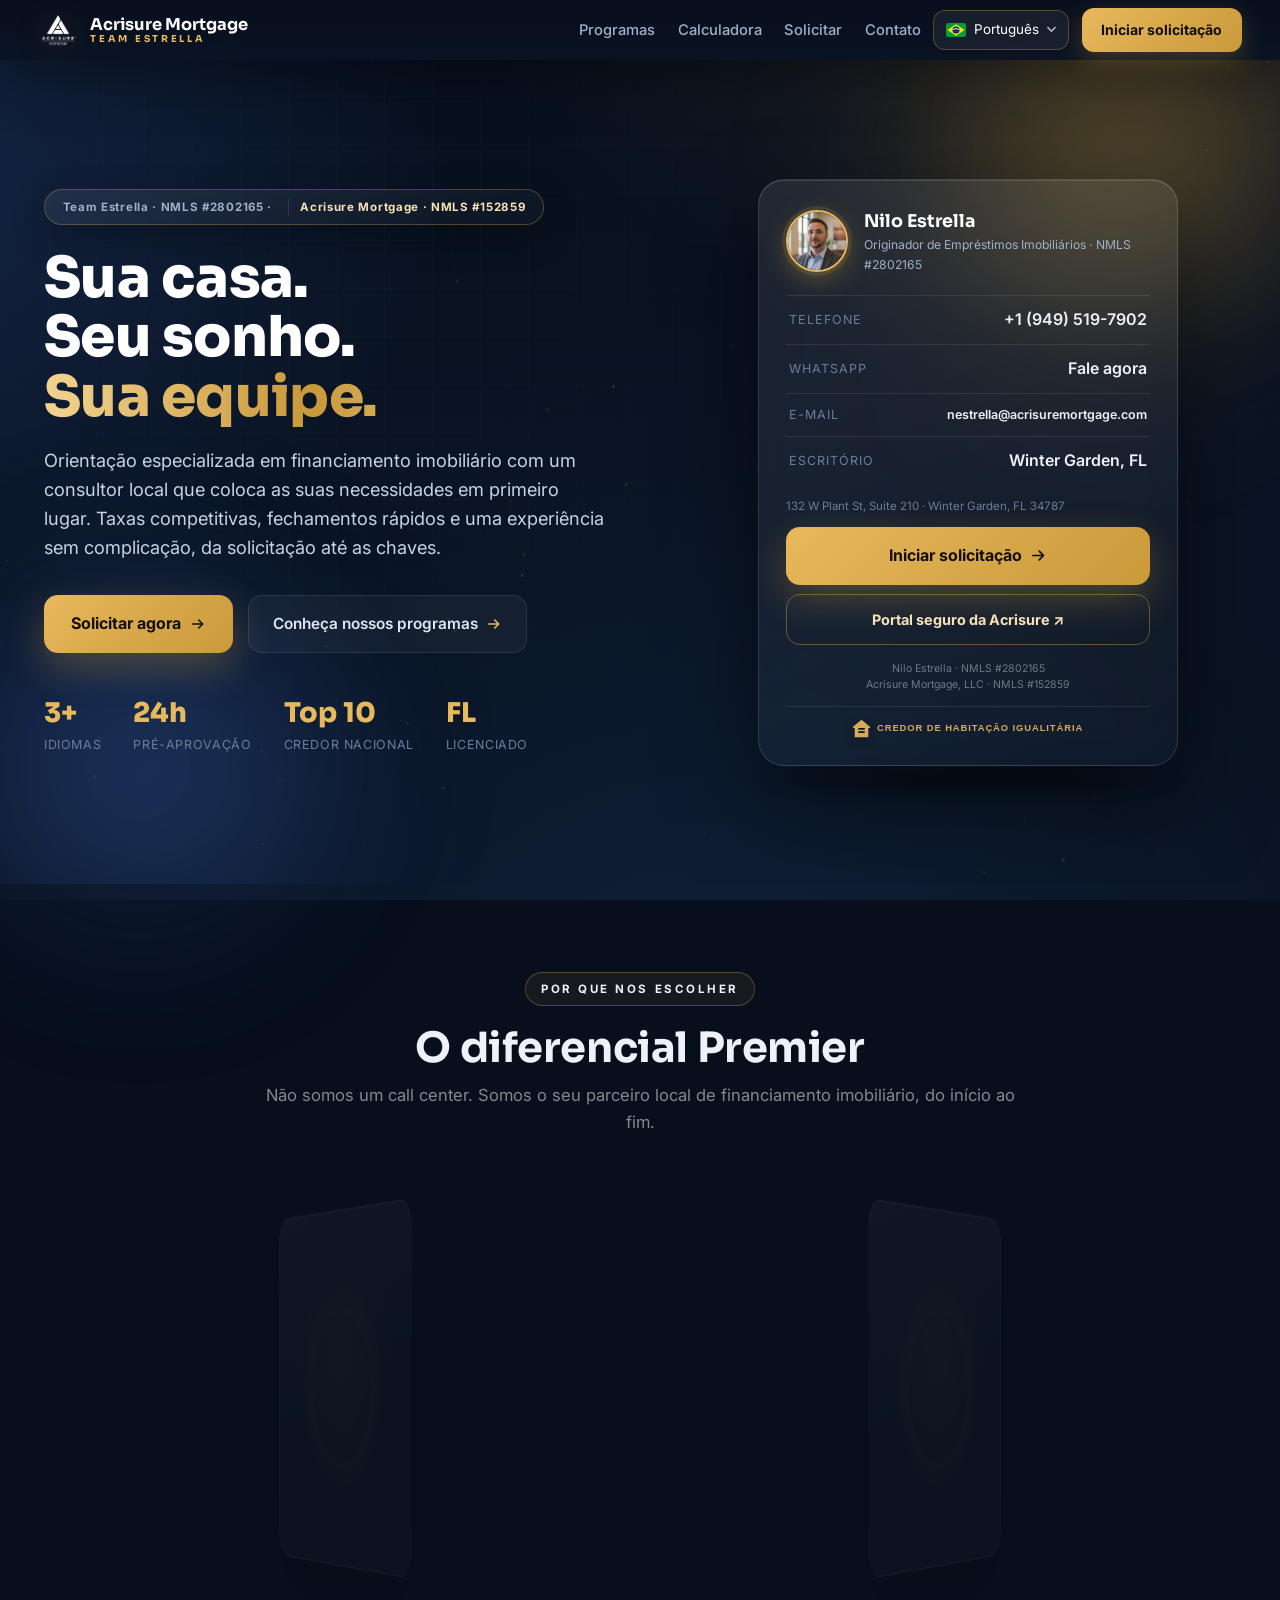
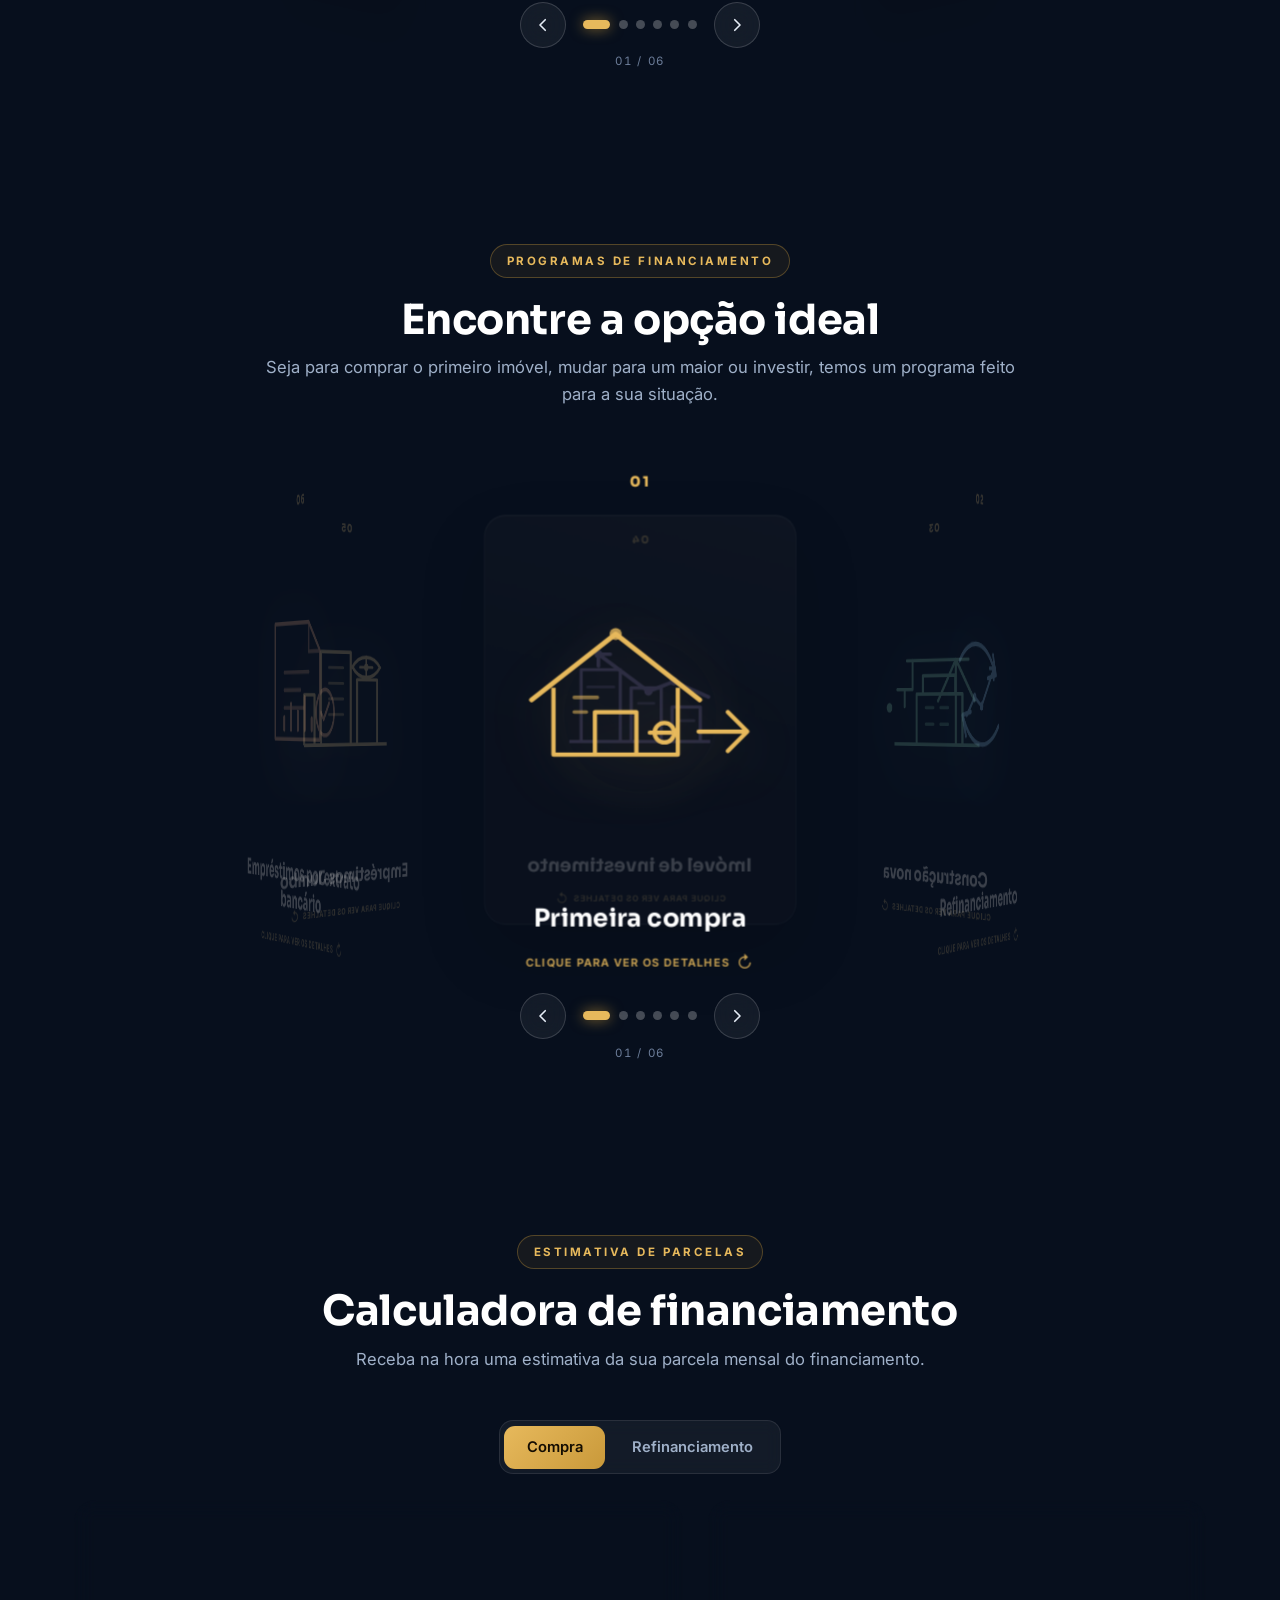
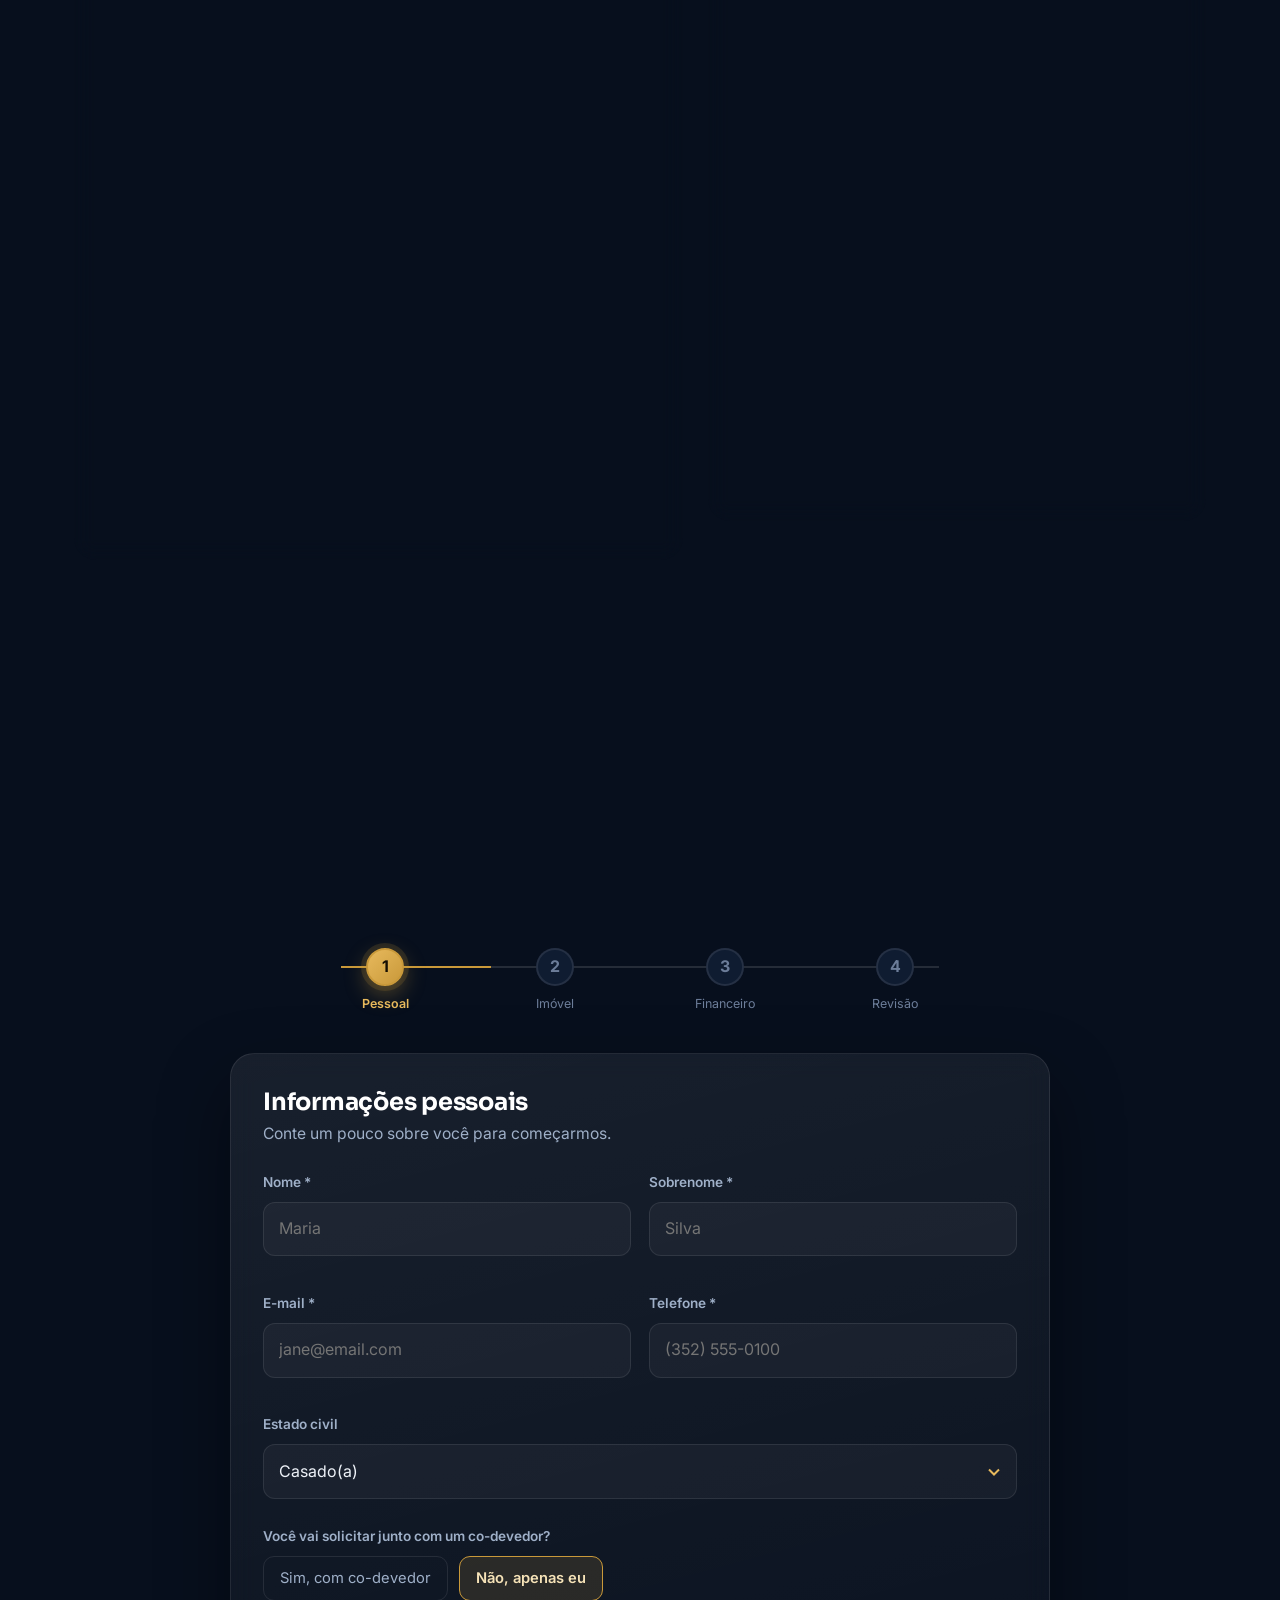
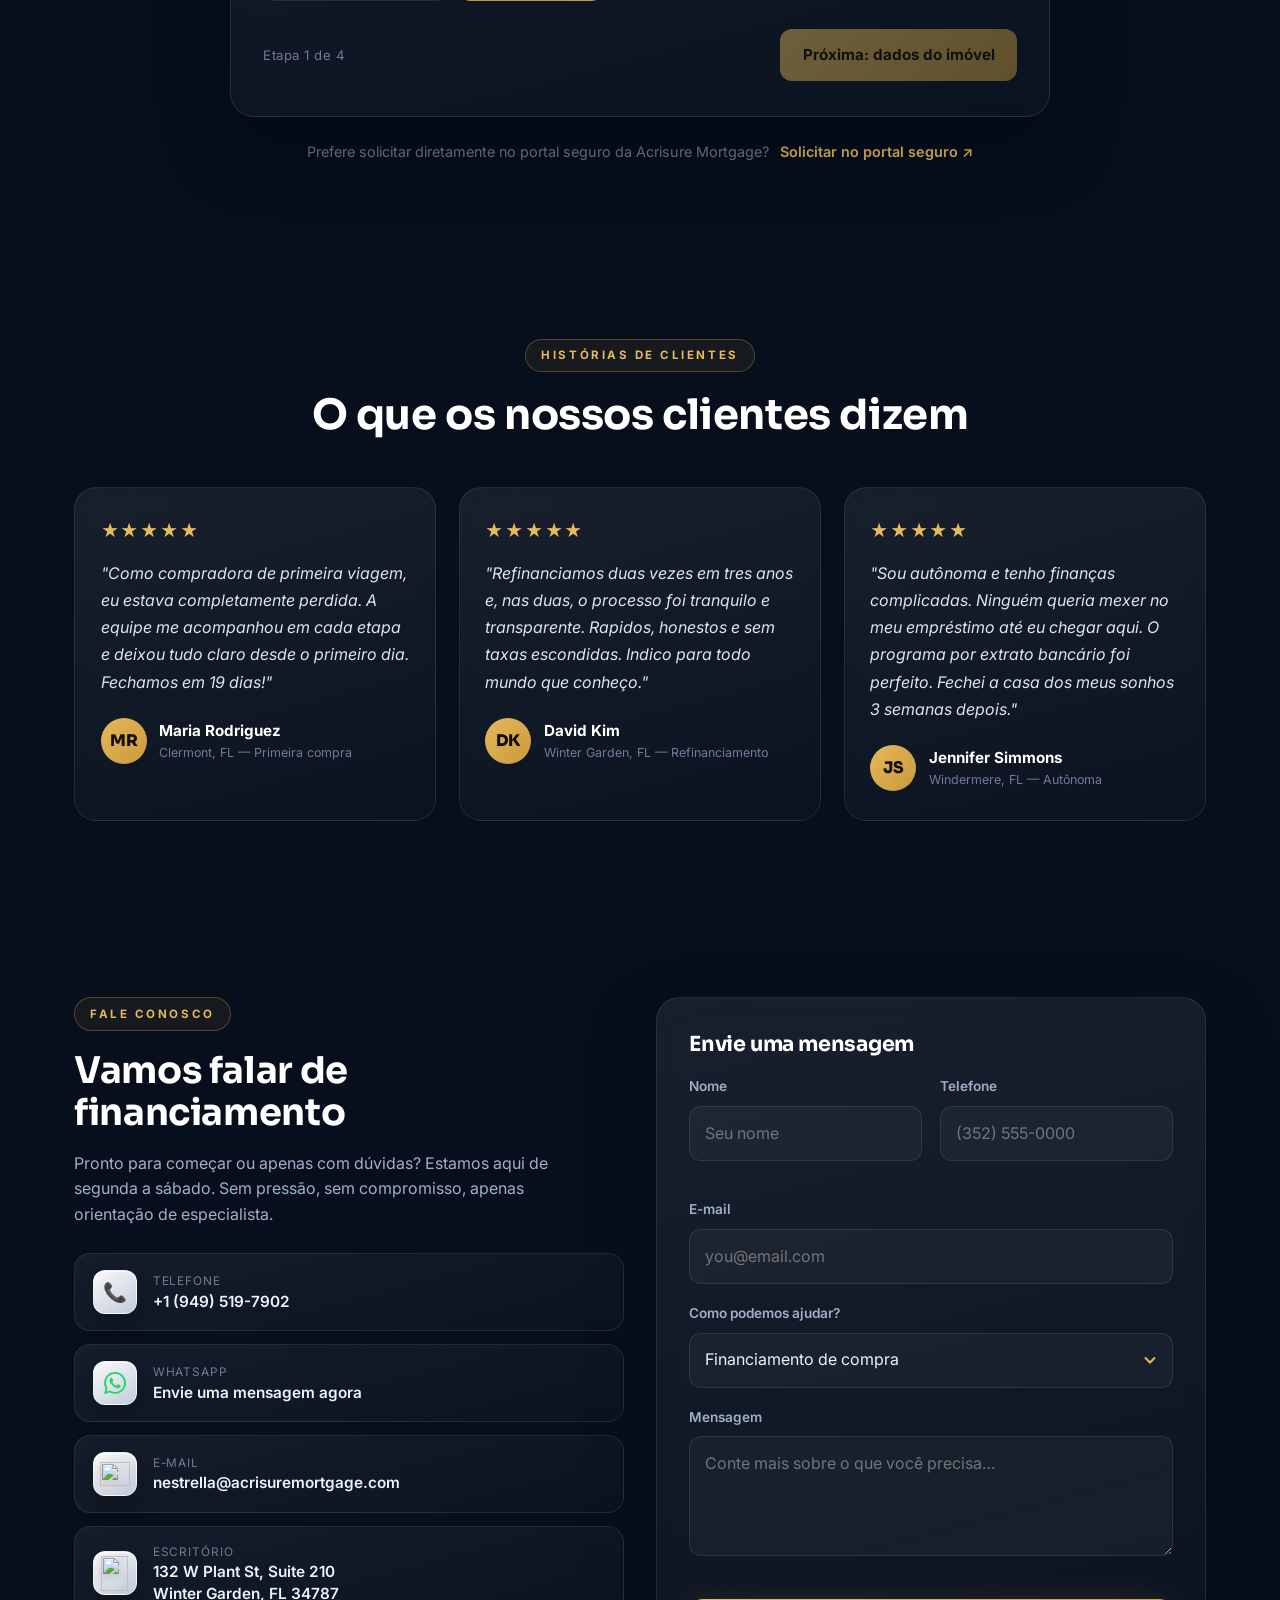
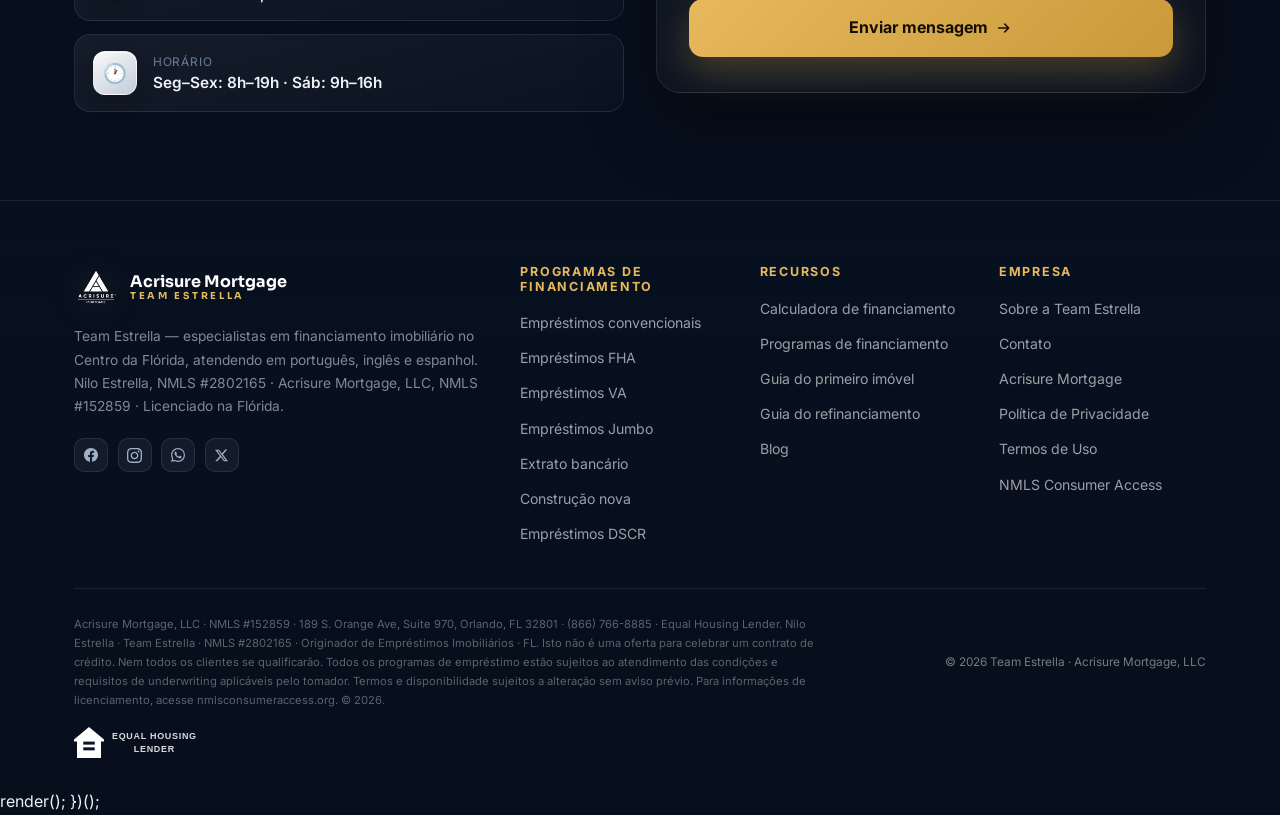
==== commit c5d3a9e6: "Update index.html Ajustando os emails" ====
--- a/index.html
+++ b/index.html
@@ -1250,7 +1250,7 @@
         </div>
         <a class="hrc-row" href="tel:+19495197902"><span class="hrc-prog">Phone</span><span class="hrc-rate hrc-val">+1 (949) 519-7902</span></a>
         <a class="hrc-row" href="https://wa.me/19495197902" target="_blank" rel="noopener" data-lang-link="waContact"><span class="hrc-prog">WhatsApp</span><span class="hrc-rate hrc-val">Chat now</span></a>
-        <a class="hrc-row" href="/cdn-cgi/l/email-protection#5b353e282f293e37373a1b3a382932282e293e3634292f3c3a3c3e75383436" data-lang-link="mailContact"><span class="hrc-prog">Email</span><span class="hrc-rate hrc-val" style="font-size:.78rem"><span class="__cf_email__" data-cfemail="721c17010600171e1e13321311001b010700171f1d0006151315175c111d1f">[email&#160;protected]</span></span></a>
+        <a class="hrc-row" href="/cdn-cgi/l/email-protection#5b353e282f293e37373a1b3a382932282e293e3634292f3c3a3c3e75383436" data-lang-link="mailContact"><span class="hrc-prog">Email</span><span class="hrc-rate hrc-val" style="font-size:.78rem"><span class="__cf_email__" data-cfemail="721c17010600171e1e13321311001b010700171f1d0006151315175c111d1f">nestrella@acrisuremortgage.com</span></span></a>
         <div class="hrc-row"><span class="hrc-prog">Office</span><span class="hrc-rate hrc-val">Winter Garden, FL</span></div>
         <div class="hrc-updated">132 W Plant St, Suite 210 · Winter Garden, FL 34787</div>
         <div class="hrc-actions">
@@ -2069,7 +2069,7 @@
             <div class="ci-icon ci-gmail-icon"><img src="gmail-icon.png" alt="" aria-hidden="true"></div>
             <div>
               <div class="ci-label">Email</div>
-              <div class="ci-val"><span class="__cf_email__" data-cfemail="0d63687e797f6861616c4d6c6e7f647e787f6860627f796a6c6a68236e6260">[email&#160;protected]</span></div>
+              <div class="ci-val"><span class="__cf_email__" data-cfemail="0d63687e797f6861616c4d6c6e7f647e787f6860627f796a6c6a68236e6260">nestrella@acrisuremortgage.com</span></div>
             </div>
           </a>
 
